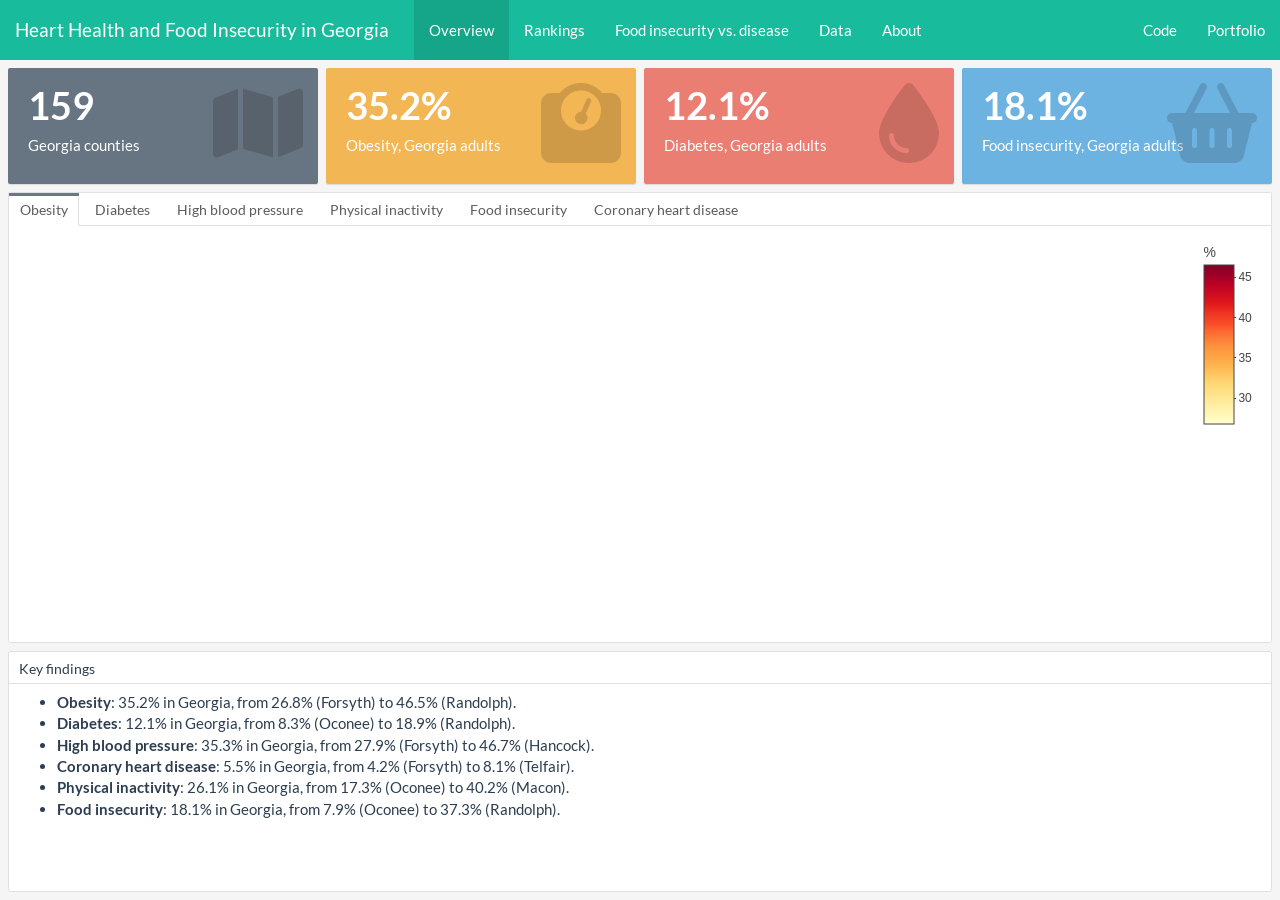
==== projects/places-georgia/index.html @ 286c4b4a "Add Georgia heart health dashboard (R flexdashboard)" ====
<!DOCTYPE html>
<html xmlns="http://www.w3.org/1999/xhtml">
<head>

<meta charset="utf-8">
<meta http-equiv="Content-Type" content="text/html; charset=utf-8" />
<meta name="generator" content="pandoc" />



<title>Heart Health and Food Insecurity in Georgia</title>

<meta property="og:title" content="Heart Health and Food Insecurity in Georgia" />

<meta name="viewport" content="width=device-width, initial-scale=1.0, maximum-scale=1.0, user-scalable=no" />

<link href="data:image/x-icon;" rel="icon" type="image/x-icon">


<script type="text/javascript">
window.FlexDashboardComponents = [];
</script>

<script id="flexdashboard-navbar" type="application/json">
[{"title":"Code","href":"https://github.com/MariaAlvarez95/MariaAlvarez95.github.io/tree/main/projects/places-georgia","align":"right"},{"title":"Portfolio","href":"https://mariaalvarez95.github.io/","align":"right"}]
</script>
<script>// Pandoc 2.9 adds attributes on both header and div. We remove the former (to
// be compatible with the behavior of Pandoc < 2.8).
document.addEventListener('DOMContentLoaded', function(e) {
  var hs = document.querySelectorAll("div.section[class*='level'] > :first-child");
  var i, h, a;
  for (i = 0; i < hs.length; i++) {
    h = hs[i];
    if (!/^h[1-6]$/i.test(h.tagName)) continue;  // it should be a header h1-h6
    a = h.attributes;
    while (a.length > 0) h.removeAttribute(a[0].name);
  }
});
</script>
<script>/*! jQuery v3.6.1 | (c) OpenJS Foundation and other contributors | jquery.org/license */
!function(e,t){"use strict";"object"==typeof module&&"object"==typeof module.exports?module.exports=e.document?t(e,!0):function(e){if(e.document)return t(e);throw new Error("jQuery requires a window with a document")}:t(e)}("undefined"!=typeof window?window:this,function(w,R){"use strict";function v(e){return"function"==typeof e&&"number"!=typeof e.nodeType&&"function"!=typeof e.item}function g(e){return null!=e&&e===e.window}var t=[],M=Object.getPrototypeOf,s=t.slice,I=t.flat?function(e){return t.flat.call(e)}:function(e){return t.concat.apply([],e)},W=t.push,F=t.indexOf,$={},B=$.toString,_=$.hasOwnProperty,z=_.toString,U=z.call(Object),y={},T=w.document,X={type:!0,src:!0,nonce:!0,noModule:!0};function V(e,t,n){var r,i,o=(n=n||T).createElement("script");if(o.text=e,t)for(r in X)(i=t[r]||t.getAttribute&&t.getAttribute(r))&&o.setAttribute(r,i);n.head.appendChild(o).parentNode.removeChild(o)}function h(e){return null==e?e+"":"object"==typeof e||"function"==typeof e?$[B.call(e)]||"object":typeof e}var e="3.6.1",C=function(e,t){return new C.fn.init(e,t)};function G(e){var t=!!e&&"length"in e&&e.length,n=h(e);return!v(e)&&!g(e)&&("array"===n||0===t||"number"==typeof t&&0<t&&t-1 in e)}C.fn=C.prototype={jquery:e,constructor:C,length:0,toArray:function(){return s.call(this)},get:function(e){return null==e?s.call(this):e<0?this[e+this.length]:this[e]},pushStack:function(e){e=C.merge(this.constructor(),e);return e.prevObject=this,e},each:function(e){return C.each(this,e)},map:function(n){return this.pushStack(C.map(this,function(e,t){return n.call(e,t,e)}))},slice:function(){return this.pushStack(s.apply(this,arguments))},first:function(){return this.eq(0)},last:function(){return this.eq(-1)},even:function(){return this.pushStack(C.grep(this,function(e,t){return(t+1)%2}))},odd:function(){return this.pushStack(C.grep(this,function(e,t){return t%2}))},eq:function(e){var t=this.length,e=+e+(e<0?t:0);return this.pushStack(0<=e&&e<t?[this[e]]:[])},end:function(){return this.prevObject||this.constructor()},push:W,sort:t.sort,splice:t.splice},C.extend=C.fn.extend=function(){var e,t,n,r,i,o=arguments[0]||{},a=1,s=arguments.length,u=!1;for("boolean"==typeof o&&(u=o,o=arguments[a]||{},a++),"object"==typeof o||v(o)||(o={}),a===s&&(o=this,a--);a<s;a++)if(null!=(e=arguments[a]))for(t in e)n=e[t],"__proto__"!==t&&o!==n&&(u&&n&&(C.isPlainObject(n)||(r=Array.isArray(n)))?(i=o[t],i=r&&!Array.isArray(i)?[]:r||C.isPlainObject(i)?i:{},r=!1,o[t]=C.extend(u,i,n)):void 0!==n&&(o[t]=n));return o},C.extend({expando:"jQuery"+(e+Math.random()).replace(/\D/g,""),isReady:!0,error:function(e){throw new Error(e)},noop:function(){},isPlainObject:function(e){return!(!e||"[object Object]"!==B.call(e))&&(!(e=M(e))||"function"==typeof(e=_.call(e,"constructor")&&e.constructor)&&z.call(e)===U)},isEmptyObject:function(e){for(var t in e)return!1;return!0},globalEval:function(e,t,n){V(e,{nonce:t&&t.nonce},n)},each:function(e,t){var n,r=0;if(G(e)){for(n=e.length;r<n;r++)if(!1===t.call(e[r],r,e[r]))break}else for(r in e)if(!1===t.call(e[r],r,e[r]))break;return e},makeArray:function(e,t){t=t||[];return null!=e&&(G(Object(e))?C.merge(t,"string"==typeof e?[e]:e):W.call(t,e)),t},inArray:function(e,t,n){return null==t?-1:F.call(t,e,n)},merge:function(e,t){for(var n=+t.length,r=0,i=e.length;r<n;r++)e[i++]=t[r];return e.length=i,e},grep:function(e,t,n){for(var r=[],i=0,o=e.length,a=!n;i<o;i++)!t(e[i],i)!=a&&r.push(e[i]);return r},map:function(e,t,n){var r,i,o=0,a=[];if(G(e))for(r=e.length;o<r;o++)null!=(i=t(e[o],o,n))&&a.push(i);else for(o in e)null!=(i=t(e[o],o,n))&&a.push(i);return I(a)},guid:1,support:y}),"function"==typeof Symbol&&(C.fn[Symbol.iterator]=t[Symbol.iterator]),C.each("Boolean Number String Function Array Date RegExp Object Error Symbol".split(" "),function(e,t){$["[object "+t+"]"]=t.toLowerCase()});function r(e,t,n){var r=[],i=void 0!==n;while((e=e[t])&&9!==e.nodeType)if(1===e.nodeType){if(i&&C(e).is(n))break;r.push(e)}return r}function Y(e,t){for(var n=[];e;e=e.nextSibling)1===e.nodeType&&e!==t&&n.push(e);return n}var e=function(R){function c(e,t){return e="0x"+e.slice(1)-65536,t||(e<0?String.fromCharCode(65536+e):String.fromCharCode(e>>10|55296,1023&e|56320))}function M(e,t){return t?"\0"===e?"\ufffd":e.slice(0,-1)+"\\"+e.charCodeAt(e.length-1).toString(16)+" ":"\\"+e}function I(){T()}var e,p,b,o,W,d,F,$,w,u,l,T,C,n,E,h,r,i,g,S="sizzle"+ +new Date,f=R.document,k=0,B=0,_=q(),z=q(),U=q(),y=q(),X=function(e,t){return e===t&&(l=!0),0},V={}.hasOwnProperty,t=[],G=t.pop,Y=t.push,A=t.push,Q=t.slice,v=function(e,t){for(var n=0,r=e.length;n<r;n++)if(e[n]===t)return n;return-1},J="checked|selected|async|autofocus|autoplay|controls|defer|disabled|hidden|ismap|loop|multiple|open|readonly|required|scoped",a="[\\x20\\t\\r\\n\\f]",s="(?:\\\\[\\da-fA-F]{1,6}"+a+"?|\\\\[^\\r\\n\\f]|[\\w-]|[^\0-\\x7f])+",K="\\["+a+"*("+s+")(?:"+a+"*([*^$|!~]?=)"+a+"*(?:'((?:\\\\.|[^\\\\'])*)'|\"((?:\\\\.|[^\\\\\"])*)\"|("+s+"))|)"+a+"*\\]",Z=":("+s+")(?:\\((('((?:\\\\.|[^\\\\'])*)'|\"((?:\\\\.|[^\\\\\"])*)\")|((?:\\\\.|[^\\\\()[\\]]|"+K+")*)|.*)\\)|)",ee=new RegExp(a+"+","g"),m=new RegExp("^"+a+"+|((?:^|[^\\\\])(?:\\\\.)*)"+a+"+$","g"),te=new RegExp("^"+a+"*,"+a+"*"),ne=new RegExp("^"+a+"*([>+~]|"+a+")"+a+"*"),re=new RegExp(a+"|>"),ie=new RegExp(Z),oe=new RegExp("^"+s+"$"),x={ID:new RegExp("^#("+s+")"),CLASS:new RegExp("^\\.("+s+")"),TAG:new RegExp("^("+s+"|[*])"),ATTR:new RegExp("^"+K),PSEUDO:new RegExp("^"+Z),CHILD:new RegExp("^:(only|first|last|nth|nth-last)-(child|of-type)(?:\\("+a+"*(even|odd|(([+-]|)(\\d*)n|)"+a+"*(?:([+-]|)"+a+"*(\\d+)|))"+a+"*\\)|)","i"),bool:new RegExp("^(?:"+J+")$","i"),needsContext:new RegExp("^"+a+"*[>+~]|:(even|odd|eq|gt|lt|nth|first|last)(?:\\("+a+"*((?:-\\d)?\\d*)"+a+"*\\)|)(?=[^-]|$)","i")},ae=/HTML$/i,se=/^(?:input|select|textarea|button)$/i,ue=/^h\d$/i,N=/^[^{]+\{\s*\[native \w/,le=/^(?:#([\w-]+)|(\w+)|\.([\w-]+))$/,ce=/[+~]/,j=new RegExp("\\\\[\\da-fA-F]{1,6}"+a+"?|\\\\([^\\r\\n\\f])","g"),fe=/([\0-\x1f\x7f]|^-?\d)|^-$|[^\0-\x1f\x7f-\uFFFF\w-]/g,pe=ve(function(e){return!0===e.disabled&&"fieldset"===e.nodeName.toLowerCase()},{dir:"parentNode",next:"legend"});try{A.apply(t=Q.call(f.childNodes),f.childNodes),t[f.childNodes.length].nodeType}catch(e){A={apply:t.length?function(e,t){Y.apply(e,Q.call(t))}:function(e,t){var n=e.length,r=0;while(e[n++]=t[r++]);e.length=n-1}}}function D(t,e,n,r){var i,o,a,s,u,l,c=e&&e.ownerDocument,f=e?e.nodeType:9;if(n=n||[],"string"!=typeof t||!t||1!==f&&9!==f&&11!==f)return n;if(!r&&(T(e),e=e||C,E)){if(11!==f&&(s=le.exec(t)))if(i=s[1]){if(9===f){if(!(l=e.getElementById(i)))return n;if(l.id===i)return n.push(l),n}else if(c&&(l=c.getElementById(i))&&g(e,l)&&l.id===i)return n.push(l),n}else{if(s[2])return A.apply(n,e.getElementsByTagName(t)),n;if((i=s[3])&&p.getElementsByClassName&&e.getElementsByClassName)return A.apply(n,e.getElementsByClassName(i)),n}if(p.qsa&&!y[t+" "]&&(!h||!h.test(t))&&(1!==f||"object"!==e.nodeName.toLowerCase())){if(l=t,c=e,1===f&&(re.test(t)||ne.test(t))){(c=ce.test(t)&&ye(e.parentNode)||e)===e&&p.scope||((a=e.getAttribute("id"))?a=a.replace(fe,M):e.setAttribute("id",a=S)),o=(u=d(t)).length;while(o--)u[o]=(a?"#"+a:":scope")+" "+P(u[o]);l=u.join(",")}try{return A.apply(n,c.querySelectorAll(l)),n}catch(e){y(t,!0)}finally{a===S&&e.removeAttribute("id")}}}return $(t.replace(m,"$1"),e,n,r)}function q(){var n=[];function r(e,t){return n.push(e+" ")>b.cacheLength&&delete r[n.shift()],r[e+" "]=t}return r}function L(e){return e[S]=!0,e}function H(e){var t=C.createElement("fieldset");try{return!!e(t)}catch(e){return!1}finally{t.parentNode&&t.parentNode.removeChild(t)}}function de(e,t){var n=e.split("|"),r=n.length;while(r--)b.attrHandle[n[r]]=t}function he(e,t){var n=t&&e,r=n&&1===e.nodeType&&1===t.nodeType&&e.sourceIndex-t.sourceIndex;if(r)return r;if(n)while(n=n.nextSibling)if(n===t)return-1;return e?1:-1}function ge(t){return function(e){return"form"in e?e.parentNode&&!1===e.disabled?"label"in e?"label"in e.parentNode?e.parentNode.disabled===t:e.disabled===t:e.isDisabled===t||e.isDisabled!==!t&&pe(e)===t:e.disabled===t:"label"in e&&e.disabled===t}}function O(a){return L(function(o){return o=+o,L(function(e,t){var n,r=a([],e.length,o),i=r.length;while(i--)e[n=r[i]]&&(e[n]=!(t[n]=e[n]))})})}function ye(e){return e&&"undefined"!=typeof e.getElementsByTagName&&e}for(e in p=D.support={},W=D.isXML=function(e){var t=e&&e.namespaceURI,e=e&&(e.ownerDocument||e).documentElement;return!ae.test(t||e&&e.nodeName||"HTML")},T=D.setDocument=function(e){var e=e?e.ownerDocument||e:f;return e!=C&&9===e.nodeType&&e.documentElement&&(n=(C=e).documentElement,E=!W(C),f!=C&&(e=C.defaultView)&&e.top!==e&&(e.addEventListener?e.addEventListener("unload",I,!1):e.attachEvent&&e.attachEvent("onunload",I)),p.scope=H(function(e){return n.appendChild(e).appendChild(C.createElement("div")),"undefined"!=typeof e.querySelectorAll&&!e.querySelectorAll(":scope fieldset div").length}),p.attributes=H(function(e){return e.className="i",!e.getAttribute("className")}),p.getElementsByTagName=H(function(e){return e.appendChild(C.createComment("")),!e.getElementsByTagName("*").length}),p.getElementsByClassName=N.test(C.getElementsByClassName),p.getById=H(function(e){return n.appendChild(e).id=S,!C.getElementsByName||!C.getElementsByName(S).length}),p.getById?(b.filter.ID=function(e){var t=e.replace(j,c);return function(e){return e.getAttribute("id")===t}},b.find.ID=function(e,t){if("undefined"!=typeof t.getElementById&&E)return(t=t.getElementById(e))?[t]:[]}):(b.filter.ID=function(e){var t=e.replace(j,c);return function(e){e="undefined"!=typeof e.getAttributeNode&&e.getAttributeNode("id");return e&&e.value===t}},b.find.ID=function(e,t){if("undefined"!=typeof t.getElementById&&E){var n,r,i,o=t.getElementById(e);if(o){if((n=o.getAttributeNode("id"))&&n.value===e)return[o];i=t.getElementsByName(e),r=0;while(o=i[r++])if((n=o.getAttributeNode("id"))&&n.value===e)return[o]}return[]}}),b.find.TAG=p.getElementsByTagName?function(e,t){return"undefined"!=typeof t.getElementsByTagName?t.getElementsByTagName(e):p.qsa?t.querySelectorAll(e):void 0}:function(e,t){var n,r=[],i=0,o=t.getElementsByTagName(e);if("*"!==e)return o;while(n=o[i++])1===n.nodeType&&r.push(n);return r},b.find.CLASS=p.getElementsByClassName&&function(e,t){if("undefined"!=typeof t.getElementsByClassName&&E)return t.getElementsByClassName(e)},r=[],h=[],(p.qsa=N.test(C.querySelectorAll))&&(H(function(e){var t;n.appendChild(e).innerHTML="<a id='"+S+"'></a><select id='"+S+"-\r\\' msallowcapture=''><option selected=''></option></select>",e.querySelectorAll("[msallowcapture^='']").length&&h.push("[*^$]="+a+"*(?:''|\"\")"),e.querySelectorAll("[selected]").length||h.push("\\["+a+"*(?:value|"+J+")"),e.querySelectorAll("[id~="+S+"-]").length||h.push("~="),(t=C.createElement("input")).setAttribute("name",""),e.appendChild(t),e.querySelectorAll("[name='']").length||h.push("\\["+a+"*name"+a+"*="+a+"*(?:''|\"\")"),e.querySelectorAll(":checked").length||h.push(":checked"),e.querySelectorAll("a#"+S+"+*").length||h.push(".#.+[+~]"),e.querySelectorAll("\\\f"),h.push("[\\r\\n\\f]")}),H(function(e){e.innerHTML="<a href='' disabled='disabled'></a><select disabled='disabled'><option/></select>";var t=C.createElement("input");t.setAttribute("type","hidden"),e.appendChild(t).setAttribute("name","D"),e.querySelectorAll("[name=d]").length&&h.push("name"+a+"*[*^$|!~]?="),2!==e.querySelectorAll(":enabled").length&&h.push(":enabled",":disabled"),n.appendChild(e).disabled=!0,2!==e.querySelectorAll(":disabled").length&&h.push(":enabled",":disabled"),e.querySelectorAll("*,:x"),h.push(",.*:")})),(p.matchesSelector=N.test(i=n.matches||n.webkitMatchesSelector||n.mozMatchesSelector||n.oMatchesSelector||n.msMatchesSelector))&&H(function(e){p.disconnectedMatch=i.call(e,"*"),i.call(e,"[s!='']:x"),r.push("!=",Z)}),h=h.length&&new RegExp(h.join("|")),r=r.length&&new RegExp(r.join("|")),e=N.test(n.compareDocumentPosition),g=e||N.test(n.contains)?function(e,t){var n=9===e.nodeType?e.documentElement:e,t=t&&t.parentNode;return e===t||!(!t||1!==t.nodeType||!(n.contains?n.contains(t):e.compareDocumentPosition&&16&e.compareDocumentPosition(t)))}:function(e,t){if(t)while(t=t.parentNode)if(t===e)return!0;return!1},X=e?function(e,t){var n;return e===t?(l=!0,0):(n=!e.compareDocumentPosition-!t.compareDocumentPosition)||(1&(n=(e.ownerDocument||e)==(t.ownerDocument||t)?e.compareDocumentPosition(t):1)||!p.sortDetached&&t.compareDocumentPosition(e)===n?e==C||e.ownerDocument==f&&g(f,e)?-1:t==C||t.ownerDocument==f&&g(f,t)?1:u?v(u,e)-v(u,t):0:4&n?-1:1)}:function(e,t){if(e===t)return l=!0,0;var n,r=0,i=e.parentNode,o=t.parentNode,a=[e],s=[t];if(!i||!o)return e==C?-1:t==C?1:i?-1:o?1:u?v(u,e)-v(u,t):0;if(i===o)return he(e,t);n=e;while(n=n.parentNode)a.unshift(n);n=t;while(n=n.parentNode)s.unshift(n);while(a[r]===s[r])r++;return r?he(a[r],s[r]):a[r]==f?-1:s[r]==f?1:0}),C},D.matches=function(e,t){return D(e,null,null,t)},D.matchesSelector=function(e,t){if(T(e),p.matchesSelector&&E&&!y[t+" "]&&(!r||!r.test(t))&&(!h||!h.test(t)))try{var n=i.call(e,t);if(n||p.disconnectedMatch||e.document&&11!==e.document.nodeType)return n}catch(e){y(t,!0)}return 0<D(t,C,null,[e]).length},D.contains=function(e,t){return(e.ownerDocument||e)!=C&&T(e),g(e,t)},D.attr=function(e,t){(e.ownerDocument||e)!=C&&T(e);var n=b.attrHandle[t.toLowerCase()],n=n&&V.call(b.attrHandle,t.toLowerCase())?n(e,t,!E):void 0;return void 0!==n?n:p.attributes||!E?e.getAttribute(t):(n=e.getAttributeNode(t))&&n.specified?n.value:null},D.escape=function(e){return(e+"").replace(fe,M)},D.error=function(e){throw new Error("Syntax error, unrecognized expression: "+e)},D.uniqueSort=function(e){var t,n=[],r=0,i=0;if(l=!p.detectDuplicates,u=!p.sortStable&&e.slice(0),e.sort(X),l){while(t=e[i++])t===e[i]&&(r=n.push(i));while(r--)e.splice(n[r],1)}return u=null,e},o=D.getText=function(e){var t,n="",r=0,i=e.nodeType;if(i){if(1===i||9===i||11===i){if("string"==typeof e.textContent)return e.textContent;for(e=e.firstChild;e;e=e.nextSibling)n+=o(e)}else if(3===i||4===i)return e.nodeValue}else while(t=e[r++])n+=o(t);return n},(b=D.selectors={cacheLength:50,createPseudo:L,match:x,attrHandle:{},find:{},relative:{">":{dir:"parentNode",first:!0}," ":{dir:"parentNode"},"+":{dir:"previousSibling",first:!0},"~":{dir:"previousSibling"}},preFilter:{ATTR:function(e){return e[1]=e[1].replace(j,c),e[3]=(e[3]||e[4]||e[5]||"").replace(j,c),"~="===e[2]&&(e[3]=" "+e[3]+" "),e.slice(0,4)},CHILD:function(e){return e[1]=e[1].toLowerCase(),"nth"===e[1].slice(0,3)?(e[3]||D.error(e[0]),e[4]=+(e[4]?e[5]+(e[6]||1):2*("even"===e[3]||"odd"===e[3])),e[5]=+(e[7]+e[8]||"odd"===e[3])):e[3]&&D.error(e[0]),e},PSEUDO:function(e){var t,n=!e[6]&&e[2];return x.CHILD.test(e[0])?null:(e[3]?e[2]=e[4]||e[5]||"":n&&ie.test(n)&&(t=d(n,!0))&&(t=n.indexOf(")",n.length-t)-n.length)&&(e[0]=e[0].slice(0,t),e[2]=n.slice(0,t)),e.slice(0,3))}},filter:{TAG:function(e){var t=e.replace(j,c).toLowerCase();return"*"===e?function(){return!0}:function(e){return e.nodeName&&e.nodeName.toLowerCase()===t}},CLASS:function(e){var t=_[e+" "];return t||(t=new RegExp("(^|"+a+")"+e+"("+a+"|$)"))&&_(e,function(e){return t.test("string"==typeof e.className&&e.className||"undefined"!=typeof e.getAttribute&&e.getAttribute("class")||"")})},ATTR:function(t,n,r){return function(e){e=D.attr(e,t);return null==e?"!="===n:!n||(e+="","="===n?e===r:"!="===n?e!==r:"^="===n?r&&0===e.indexOf(r):"*="===n?r&&-1<e.indexOf(r):"$="===n?r&&e.slice(-r.length)===r:"~="===n?-1<(" "+e.replace(ee," ")+" ").indexOf(r):"|="===n&&(e===r||e.slice(0,r.length+1)===r+"-"))}},CHILD:function(h,e,t,g,y){var m="nth"!==h.slice(0,3),v="last"!==h.slice(-4),x="of-type"===e;return 1===g&&0===y?function(e){return!!e.parentNode}:function(e,t,n){var r,i,o,a,s,u,l=m!=v?"nextSibling":"previousSibling",c=e.parentNode,f=x&&e.nodeName.toLowerCase(),p=!n&&!x,d=!1;if(c){if(m){while(l){a=e;while(a=a[l])if(x?a.nodeName.toLowerCase()===f:1===a.nodeType)return!1;u=l="only"===h&&!u&&"nextSibling"}return!0}if(u=[v?c.firstChild:c.lastChild],v&&p){d=(s=(r=(i=(o=(a=c)[S]||(a[S]={}))[a.uniqueID]||(o[a.uniqueID]={}))[h]||[])[0]===k&&r[1])&&r[2],a=s&&c.childNodes[s];while(a=++s&&a&&a[l]||(d=s=0)||u.pop())if(1===a.nodeType&&++d&&a===e){i[h]=[k,s,d];break}}else if(!1===(d=p?s=(r=(i=(o=(a=e)[S]||(a[S]={}))[a.uniqueID]||(o[a.uniqueID]={}))[h]||[])[0]===k&&r[1]:d))while(a=++s&&a&&a[l]||(d=s=0)||u.pop())if((x?a.nodeName.toLowerCase()===f:1===a.nodeType)&&++d&&(p&&((i=(o=a[S]||(a[S]={}))[a.uniqueID]||(o[a.uniqueID]={}))[h]=[k,d]),a===e))break;return(d-=y)===g||d%g==0&&0<=d/g}}},PSEUDO:function(e,o){var t,a=b.pseudos[e]||b.setFilters[e.toLowerCase()]||D.error("unsupported pseudo: "+e);return a[S]?a(o):1<a.length?(t=[e,e,"",o],b.setFilters.hasOwnProperty(e.toLowerCase())?L(function(e,t){var n,r=a(e,o),i=r.length;while(i--)e[n=v(e,r[i])]=!(t[n]=r[i])}):function(e){return a(e,0,t)}):a}},pseudos:{not:L(function(e){var r=[],i=[],s=F(e.replace(m,"$1"));return s[S]?L(function(e,t,n,r){var i,o=s(e,null,r,[]),a=e.length;while(a--)(i=o[a])&&(e[a]=!(t[a]=i))}):function(e,t,n){return r[0]=e,s(r,null,n,i),r[0]=null,!i.pop()}}),has:L(function(t){return function(e){return 0<D(t,e).length}}),contains:L(function(t){return t=t.replace(j,c),function(e){return-1<(e.textContent||o(e)).indexOf(t)}}),lang:L(function(n){return oe.test(n||"")||D.error("unsupported lang: "+n),n=n.replace(j,c).toLowerCase(),function(e){var t;do{if(t=E?e.lang:e.getAttribute("xml:lang")||e.getAttribute("lang"))return(t=t.toLowerCase())===n||0===t.indexOf(n+"-")}while((e=e.parentNode)&&1===e.nodeType);return!1}}),target:function(e){var t=R.location&&R.location.hash;return t&&t.slice(1)===e.id},root:function(e){return e===n},focus:function(e){return e===C.activeElement&&(!C.hasFocus||C.hasFocus())&&!!(e.type||e.href||~e.tabIndex)},enabled:ge(!1),disabled:ge(!0),checked:function(e){var t=e.nodeName.toLowerCase();return"input"===t&&!!e.checked||"option"===t&&!!e.selected},selected:function(e){return e.parentNode&&e.parentNode.selectedIndex,!0===e.selected},empty:function(e){for(e=e.firstChild;e;e=e.nextSibling)if(e.nodeType<6)return!1;return!0},parent:function(e){return!b.pseudos.empty(e)},header:function(e){return ue.test(e.nodeName)},input:function(e){return se.test(e.nodeName)},button:function(e){var t=e.nodeName.toLowerCase();return"input"===t&&"button"===e.type||"button"===t},text:function(e){return"input"===e.nodeName.toLowerCase()&&"text"===e.type&&(null==(e=e.getAttribute("type"))||"text"===e.toLowerCase())},first:O(function(){return[0]}),last:O(function(e,t){return[t-1]}),eq:O(function(e,t,n){return[n<0?n+t:n]}),even:O(function(e,t){for(var n=0;n<t;n+=2)e.push(n);return e}),odd:O(function(e,t){for(var n=1;n<t;n+=2)e.push(n);return e}),lt:O(function(e,t,n){for(var r=n<0?n+t:t<n?t:n;0<=--r;)e.push(r);return e}),gt:O(function(e,t,n){for(var r=n<0?n+t:n;++r<t;)e.push(r);return e})}}).pseudos.nth=b.pseudos.eq,{radio:!0,checkbox:!0,file:!0,password:!0,image:!0})b.pseudos[e]=function(t){return function(e){return"input"===e.nodeName.toLowerCase()&&e.type===t}}(e);for(e in{submit:!0,reset:!0})b.pseudos[e]=function(n){return function(e){var t=e.nodeName.toLowerCase();return("input"===t||"button"===t)&&e.type===n}}(e);function me(){}function P(e){for(var t=0,n=e.length,r="";t<n;t++)r+=e[t].value;return r}function ve(a,e,t){var s=e.dir,u=e.next,l=u||s,c=t&&"parentNode"===l,f=B++;return e.first?function(e,t,n){while(e=e[s])if(1===e.nodeType||c)return a(e,t,n);return!1}:function(e,t,n){var r,i,o=[k,f];if(n){while(e=e[s])if((1===e.nodeType||c)&&a(e,t,n))return!0}else while(e=e[s])if(1===e.nodeType||c)if(i=(i=e[S]||(e[S]={}))[e.uniqueID]||(i[e.uniqueID]={}),u&&u===e.nodeName.toLowerCase())e=e[s]||e;else{if((r=i[l])&&r[0]===k&&r[1]===f)return o[2]=r[2];if((i[l]=o)[2]=a(e,t,n))return!0}return!1}}function xe(i){return 1<i.length?function(e,t,n){var r=i.length;while(r--)if(!i[r](e,t,n))return!1;return!0}:i[0]}function be(e,t,n,r,i){for(var o,a=[],s=0,u=e.length,l=null!=t;s<u;s++)!(o=e[s])||n&&!n(o,r,i)||(a.push(o),l&&t.push(s));return a}function we(d,h,g,y,m,e){return y&&!y[S]&&(y=we(y)),m&&!m[S]&&(m=we(m,e)),L(function(e,t,n,r){var i,o,a,s=[],u=[],l=t.length,c=e||function(e,t,n){for(var r=0,i=t.length;r<i;r++)D(e,t[r],n);return n}(h||"*",n.nodeType?[n]:n,[]),f=!d||!e&&h?c:be(c,s,d,n,r),p=g?m||(e?d:l||y)?[]:t:f;if(g&&g(f,p,n,r),y){i=be(p,u),y(i,[],n,r),o=i.length;while(o--)(a=i[o])&&(p[u[o]]=!(f[u[o]]=a))}if(e){if(m||d){if(m){i=[],o=p.length;while(o--)(a=p[o])&&i.push(f[o]=a);m(null,p=[],i,r)}o=p.length;while(o--)(a=p[o])&&-1<(i=m?v(e,a):s[o])&&(e[i]=!(t[i]=a))}}else p=be(p===t?p.splice(l,p.length):p),m?m(null,t,p,r):A.apply(t,p)})}function Te(y,m){function e(e,t,n,r,i){var o,a,s,u=0,l="0",c=e&&[],f=[],p=w,d=e||x&&b.find.TAG("*",i),h=k+=null==p?1:Math.random()||.1,g=d.length;for(i&&(w=t==C||t||i);l!==g&&null!=(o=d[l]);l++){if(x&&o){a=0,t||o.ownerDocument==C||(T(o),n=!E);while(s=y[a++])if(s(o,t||C,n)){r.push(o);break}i&&(k=h)}v&&((o=!s&&o)&&u--,e&&c.push(o))}if(u+=l,v&&l!==u){a=0;while(s=m[a++])s(c,f,t,n);if(e){if(0<u)while(l--)c[l]||f[l]||(f[l]=G.call(r));f=be(f)}A.apply(r,f),i&&!e&&0<f.length&&1<u+m.length&&D.uniqueSort(r)}return i&&(k=h,w=p),c}var v=0<m.length,x=0<y.length;return v?L(e):e}return me.prototype=b.filters=b.pseudos,b.setFilters=new me,d=D.tokenize=function(e,t){var n,r,i,o,a,s,u,l=z[e+" "];if(l)return t?0:l.slice(0);a=e,s=[],u=b.preFilter;while(a){for(o in n&&!(r=te.exec(a))||(r&&(a=a.slice(r[0].length)||a),s.push(i=[])),n=!1,(r=ne.exec(a))&&(n=r.shift(),i.push({value:n,type:r[0].replace(m," ")}),a=a.slice(n.length)),b.filter)!(r=x[o].exec(a))||u[o]&&!(r=u[o](r))||(n=r.shift(),i.push({value:n,type:o,matches:r}),a=a.slice(n.length));if(!n)break}return t?a.length:a?D.error(e):z(e,s).slice(0)},F=D.compile=function(e,t){var n,r=[],i=[],o=U[e+" "];if(!o){n=(t=t||d(e)).length;while(n--)((o=function e(t){for(var r,n,i,o=t.length,a=b.relative[t[0].type],s=a||b.relative[" "],u=a?1:0,l=ve(function(e){return e===r},s,!0),c=ve(function(e){return-1<v(r,e)},s,!0),f=[function(e,t,n){return e=!a&&(n||t!==w)||((r=t).nodeType?l:c)(e,t,n),r=null,e}];u<o;u++)if(n=b.relative[t[u].type])f=[ve(xe(f),n)];else{if((n=b.filter[t[u].type].apply(null,t[u].matches))[S]){for(i=++u;i<o;i++)if(b.relative[t[i].type])break;return we(1<u&&xe(f),1<u&&P(t.slice(0,u-1).concat({value:" "===t[u-2].type?"*":""})).replace(m,"$1"),n,u<i&&e(t.slice(u,i)),i<o&&e(t=t.slice(i)),i<o&&P(t))}f.push(n)}return xe(f)}(t[n]))[S]?r:i).push(o);(o=U(e,Te(i,r))).selector=e}return o},$=D.select=function(e,t,n,r){var i,o,a,s,u="function"==typeof e&&e,l=!r&&d(e=u.selector||e);if(n=n||[],1===l.length){if(2<(o=l[0]=l[0].slice(0)).length&&"ID"===(a=o[0]).type&&9===t.nodeType&&E&&b.relative[o[1].type]){if(!(t=(b.find.ID(a.matches[0].replace(j,c),t)||[])[0]))return n;u&&(t=t.parentNode),e=e.slice(o.shift().value.length)}i=x.needsContext.test(e)?0:o.length;while(i--){if(a=o[i],b.relative[s=a.type])break;if((s=b.find[s])&&(r=s(a.matches[0].replace(j,c),ce.test(o[0].type)&&ye(t.parentNode)||t))){if(o.splice(i,1),e=r.length&&P(o))break;return A.apply(n,r),n}}}return(u||F(e,l))(r,t,!E,n,!t||ce.test(e)&&ye(t.parentNode)||t),n},p.sortStable=S.split("").sort(X).join("")===S,p.detectDuplicates=!!l,T(),p.sortDetached=H(function(e){return 1&e.compareDocumentPosition(C.createElement("fieldset"))}),H(function(e){return e.innerHTML="<a href='#'></a>","#"===e.firstChild.getAttribute("href")})||de("type|href|height|width",function(e,t,n){if(!n)return e.getAttribute(t,"type"===t.toLowerCase()?1:2)}),p.attributes&&H(function(e){return e.innerHTML="<input/>",e.firstChild.setAttribute("value",""),""===e.firstChild.getAttribute("value")})||de("value",function(e,t,n){if(!n&&"input"===e.nodeName.toLowerCase())return e.defaultValue}),H(function(e){return null==e.getAttribute("disabled")})||de(J,function(e,t,n){if(!n)return!0===e[t]?t.toLowerCase():(n=e.getAttributeNode(t))&&n.specified?n.value:null}),D}(w),Q=(C.find=e,C.expr=e.selectors,C.expr[":"]=C.expr.pseudos,C.uniqueSort=C.unique=e.uniqueSort,C.text=e.getText,C.isXMLDoc=e.isXML,C.contains=e.contains,C.escapeSelector=e.escape,C.expr.match.needsContext);function u(e,t){return e.nodeName&&e.nodeName.toLowerCase()===t.toLowerCase()}var J=/^<([a-z][^\/\0>:\x20\t\r\n\f]*)[\x20\t\r\n\f]*\/?>(?:<\/\1>|)$/i;function K(e,n,r){return v(n)?C.grep(e,function(e,t){return!!n.call(e,t,e)!==r}):n.nodeType?C.grep(e,function(e){return e===n!==r}):"string"!=typeof n?C.grep(e,function(e){return-1<F.call(n,e)!==r}):C.filter(n,e,r)}C.filter=function(e,t,n){var r=t[0];return n&&(e=":not("+e+")"),1===t.length&&1===r.nodeType?C.find.matchesSelector(r,e)?[r]:[]:C.find.matches(e,C.grep(t,function(e){return 1===e.nodeType}))},C.fn.extend({find:function(e){var t,n,r=this.length,i=this;if("string"!=typeof e)return this.pushStack(C(e).filter(function(){for(t=0;t<r;t++)if(C.contains(i[t],this))return!0}));for(n=this.pushStack([]),t=0;t<r;t++)C.find(e,i[t],n);return 1<r?C.uniqueSort(n):n},filter:function(e){return this.pushStack(K(this,e||[],!1))},not:function(e){return this.pushStack(K(this,e||[],!0))},is:function(e){return!!K(this,"string"==typeof e&&Q.test(e)?C(e):e||[],!1).length}});var Z,ee=/^(?:\s*(<[\w\W]+>)[^>]*|#([\w-]+))$/,te=((C.fn.init=function(e,t,n){if(e){if(n=n||Z,"string"!=typeof e)return e.nodeType?(this[0]=e,this.length=1,this):v(e)?void 0!==n.ready?n.ready(e):e(C):C.makeArray(e,this);if(!(r="<"===e[0]&&">"===e[e.length-1]&&3<=e.length?[null,e,null]:ee.exec(e))||!r[1]&&t)return(!t||t.jquery?t||n:this.constructor(t)).find(e);if(r[1]){if(t=t instanceof C?t[0]:t,C.merge(this,C.parseHTML(r[1],t&&t.nodeType?t.ownerDocument||t:T,!0)),J.test(r[1])&&C.isPlainObject(t))for(var r in t)v(this[r])?this[r](t[r]):this.attr(r,t[r])}else(n=T.getElementById(r[2]))&&(this[0]=n,this.length=1)}return this}).prototype=C.fn,Z=C(T),/^(?:parents|prev(?:Until|All))/),ne={children:!0,contents:!0,next:!0,prev:!0};function re(e,t){while((e=e[t])&&1!==e.nodeType);return e}C.fn.extend({has:function(e){var t=C(e,this),n=t.length;return this.filter(function(){for(var e=0;e<n;e++)if(C.contains(this,t[e]))return!0})},closest:function(e,t){var n,r=0,i=this.length,o=[],a="string"!=typeof e&&C(e);if(!Q.test(e))for(;r<i;r++)for(n=this[r];n&&n!==t;n=n.parentNode)if(n.nodeType<11&&(a?-1<a.index(n):1===n.nodeType&&C.find.matchesSelector(n,e))){o.push(n);break}return this.pushStack(1<o.length?C.uniqueSort(o):o)},index:function(e){return e?"string"==typeof e?F.call(C(e),this[0]):F.call(this,e.jquery?e[0]:e):this[0]&&this[0].parentNode?this.first().prevAll().length:-1},add:function(e,t){return this.pushStack(C.uniqueSort(C.merge(this.get(),C(e,t))))},addBack:function(e){return this.add(null==e?this.prevObject:this.prevObject.filter(e))}}),C.each({parent:function(e){e=e.parentNode;return e&&11!==e.nodeType?e:null},parents:function(e){return r(e,"parentNode")},parentsUntil:function(e,t,n){return r(e,"parentNode",n)},next:function(e){return re(e,"nextSibling")},prev:function(e){return re(e,"previousSibling")},nextAll:function(e){return r(e,"nextSibling")},prevAll:function(e){return r(e,"previousSibling")},nextUntil:function(e,t,n){return r(e,"nextSibling",n)},prevUntil:function(e,t,n){return r(e,"previousSibling",n)},siblings:function(e){return Y((e.parentNode||{}).firstChild,e)},children:function(e){return Y(e.firstChild)},contents:function(e){return null!=e.contentDocument&&M(e.contentDocument)?e.contentDocument:(u(e,"template")&&(e=e.content||e),C.merge([],e.childNodes))}},function(r,i){C.fn[r]=function(e,t){var n=C.map(this,i,e);return(t="Until"!==r.slice(-5)?e:t)&&"string"==typeof t&&(n=C.filter(t,n)),1<this.length&&(ne[r]||C.uniqueSort(n),te.test(r)&&n.reverse()),this.pushStack(n)}});var E=/[^\x20\t\r\n\f]+/g;function c(e){return e}function ie(e){throw e}function oe(e,t,n,r){var i;try{e&&v(i=e.promise)?i.call(e).done(t).fail(n):e&&v(i=e.then)?i.call(e,t,n):t.apply(void 0,[e].slice(r))}catch(e){n.apply(void 0,[e])}}C.Callbacks=function(r){var e,n;r="string"==typeof r?(e=r,n={},C.each(e.match(E)||[],function(e,t){n[t]=!0}),n):C.extend({},r);function i(){for(s=s||r.once,a=o=!0;l.length;c=-1){t=l.shift();while(++c<u.length)!1===u[c].apply(t[0],t[1])&&r.stopOnFalse&&(c=u.length,t=!1)}r.memory||(t=!1),o=!1,s&&(u=t?[]:"")}var o,t,a,s,u=[],l=[],c=-1,f={add:function(){return u&&(t&&!o&&(c=u.length-1,l.push(t)),function n(e){C.each(e,function(e,t){v(t)?r.unique&&f.has(t)||u.push(t):t&&t.length&&"string"!==h(t)&&n(t)})}(arguments),t&&!o&&i()),this},remove:function(){return C.each(arguments,function(e,t){var n;while(-1<(n=C.inArray(t,u,n)))u.splice(n,1),n<=c&&c--}),this},has:function(e){return e?-1<C.inArray(e,u):0<u.length},empty:function(){return u=u&&[],this},disable:function(){return s=l=[],u=t="",this},disabled:function(){return!u},lock:function(){return s=l=[],t||o||(u=t=""),this},locked:function(){return!!s},fireWith:function(e,t){return s||(t=[e,(t=t||[]).slice?t.slice():t],l.push(t),o||i()),this},fire:function(){return f.fireWith(this,arguments),this},fired:function(){return!!a}};return f},C.extend({Deferred:function(e){var o=[["notify","progress",C.Callbacks("memory"),C.Callbacks("memory"),2],["resolve","done",C.Callbacks("once memory"),C.Callbacks("once memory"),0,"resolved"],["reject","fail",C.Callbacks("once memory"),C.Callbacks("once memory"),1,"rejected"]],i="pending",a={state:function(){return i},always:function(){return s.done(arguments).fail(arguments),this},catch:function(e){return a.then(null,e)},pipe:function(){var i=arguments;return C.Deferred(function(r){C.each(o,function(e,t){var n=v(i[t[4]])&&i[t[4]];s[t[1]](function(){var e=n&&n.apply(this,arguments);e&&v(e.promise)?e.promise().progress(r.notify).done(r.resolve).fail(r.reject):r[t[0]+"With"](this,n?[e]:arguments)})}),i=null}).promise()},then:function(t,n,r){var u=0;function l(i,o,a,s){return function(){function e(){var e,t;if(!(i<u)){if((e=a.apply(n,r))===o.promise())throw new TypeError("Thenable self-resolution");t=e&&("object"==typeof e||"function"==typeof e)&&e.then,v(t)?s?t.call(e,l(u,o,c,s),l(u,o,ie,s)):(u++,t.call(e,l(u,o,c,s),l(u,o,ie,s),l(u,o,c,o.notifyWith))):(a!==c&&(n=void 0,r=[e]),(s||o.resolveWith)(n,r))}}var n=this,r=arguments,t=s?e:function(){try{e()}catch(e){C.Deferred.exceptionHook&&C.Deferred.exceptionHook(e,t.stackTrace),u<=i+1&&(a!==ie&&(n=void 0,r=[e]),o.rejectWith(n,r))}};i?t():(C.Deferred.getStackHook&&(t.stackTrace=C.Deferred.getStackHook()),w.setTimeout(t))}}return C.Deferred(function(e){o[0][3].add(l(0,e,v(r)?r:c,e.notifyWith)),o[1][3].add(l(0,e,v(t)?t:c)),o[2][3].add(l(0,e,v(n)?n:ie))}).promise()},promise:function(e){return null!=e?C.extend(e,a):a}},s={};return C.each(o,function(e,t){var n=t[2],r=t[5];a[t[1]]=n.add,r&&n.add(function(){i=r},o[3-e][2].disable,o[3-e][3].disable,o[0][2].lock,o[0][3].lock),n.add(t[3].fire),s[t[0]]=function(){return s[t[0]+"With"](this===s?void 0:this,arguments),this},s[t[0]+"With"]=n.fireWith}),a.promise(s),e&&e.call(s,s),s},when:function(e){function t(t){return function(e){i[t]=this,o[t]=1<arguments.length?s.call(arguments):e,--n||a.resolveWith(i,o)}}var n=arguments.length,r=n,i=Array(r),o=s.call(arguments),a=C.Deferred();if(n<=1&&(oe(e,a.done(t(r)).resolve,a.reject,!n),"pending"===a.state()||v(o[r]&&o[r].then)))return a.then();while(r--)oe(o[r],t(r),a.reject);return a.promise()}});var ae=/^(Eval|Internal|Range|Reference|Syntax|Type|URI)Error$/,se=(C.Deferred.exceptionHook=function(e,t){w.console&&w.console.warn&&e&&ae.test(e.name)&&w.console.warn("jQuery.Deferred exception: "+e.message,e.stack,t)},C.readyException=function(e){w.setTimeout(function(){throw e})},C.Deferred());function ue(){T.removeEventListener("DOMContentLoaded",ue),w.removeEventListener("load",ue),C.ready()}C.fn.ready=function(e){return se.then(e).catch(function(e){C.readyException(e)}),this},C.extend({isReady:!1,readyWait:1,ready:function(e){(!0===e?--C.readyWait:C.isReady)||(C.isReady=!0)!==e&&0<--C.readyWait||se.resolveWith(T,[C])}}),C.ready.then=se.then,"complete"===T.readyState||"loading"!==T.readyState&&!T.documentElement.doScroll?w.setTimeout(C.ready):(T.addEventListener("DOMContentLoaded",ue),w.addEventListener("load",ue));function f(e,t,n,r,i,o,a){var s=0,u=e.length,l=null==n;if("object"===h(n))for(s in i=!0,n)f(e,t,s,n[s],!0,o,a);else if(void 0!==r&&(i=!0,v(r)||(a=!0),t=l?a?(t.call(e,r),null):(l=t,function(e,t,n){return l.call(C(e),n)}):t))for(;s<u;s++)t(e[s],n,a?r:r.call(e[s],s,t(e[s],n)));return i?e:l?t.call(e):u?t(e[0],n):o}var le=/^-ms-/,ce=/-([a-z])/g;function fe(e,t){return t.toUpperCase()}function x(e){return e.replace(le,"ms-").replace(ce,fe)}function m(e){return 1===e.nodeType||9===e.nodeType||!+e.nodeType}function pe(){this.expando=C.expando+pe.uid++}pe.uid=1,pe.prototype={cache:function(e){var t=e[this.expando];return t||(t={},m(e)&&(e.nodeType?e[this.expando]=t:Object.defineProperty(e,this.expando,{value:t,configurable:!0}))),t},set:function(e,t,n){var r,i=this.cache(e);if("string"==typeof t)i[x(t)]=n;else for(r in t)i[x(r)]=t[r];return i},get:function(e,t){return void 0===t?this.cache(e):e[this.expando]&&e[this.expando][x(t)]},access:function(e,t,n){return void 0===t||t&&"string"==typeof t&&void 0===n?this.get(e,t):(this.set(e,t,n),void 0!==n?n:t)},remove:function(e,t){var n,r=e[this.expando];if(void 0!==r){if(void 0!==t){n=(t=Array.isArray(t)?t.map(x):(t=x(t))in r?[t]:t.match(E)||[]).length;while(n--)delete r[t[n]]}void 0!==t&&!C.isEmptyObject(r)||(e.nodeType?e[this.expando]=void 0:delete e[this.expando])}},hasData:function(e){e=e[this.expando];return void 0!==e&&!C.isEmptyObject(e)}};var b=new pe,l=new pe,de=/^(?:\{[\w\W]*\}|\[[\w\W]*\])$/,he=/[A-Z]/g;function ge(e,t,n){var r,i;if(void 0===n&&1===e.nodeType)if(r="data-"+t.replace(he,"-$&").toLowerCase(),"string"==typeof(n=e.getAttribute(r))){try{n="true"===(i=n)||"false"!==i&&("null"===i?null:i===+i+""?+i:de.test(i)?JSON.parse(i):i)}catch(e){}l.set(e,t,n)}else n=void 0;return n}C.extend({hasData:function(e){return l.hasData(e)||b.hasData(e)},data:function(e,t,n){return l.access(e,t,n)},removeData:function(e,t){l.remove(e,t)},_data:function(e,t,n){return b.access(e,t,n)},_removeData:function(e,t){b.remove(e,t)}}),C.fn.extend({data:function(n,e){var t,r,i,o=this[0],a=o&&o.attributes;if(void 0!==n)return"object"==typeof n?this.each(function(){l.set(this,n)}):f(this,function(e){var t;if(o&&void 0===e)return void 0!==(t=l.get(o,n))||void 0!==(t=ge(o,n))?t:void 0;this.each(function(){l.set(this,n,e)})},null,e,1<arguments.length,null,!0);if(this.length&&(i=l.get(o),1===o.nodeType&&!b.get(o,"hasDataAttrs"))){t=a.length;while(t--)a[t]&&0===(r=a[t].name).indexOf("data-")&&(r=x(r.slice(5)),ge(o,r,i[r]));b.set(o,"hasDataAttrs",!0)}return i},removeData:function(e){return this.each(function(){l.remove(this,e)})}}),C.extend({queue:function(e,t,n){var r;if(e)return r=b.get(e,t=(t||"fx")+"queue"),n&&(!r||Array.isArray(n)?r=b.access(e,t,C.makeArray(n)):r.push(n)),r||[]},dequeue:function(e,t){t=t||"fx";var n=C.queue(e,t),r=n.length,i=n.shift(),o=C._queueHooks(e,t);"inprogress"===i&&(i=n.shift(),r--),i&&("fx"===t&&n.unshift("inprogress"),delete o.stop,i.call(e,function(){C.dequeue(e,t)},o)),!r&&o&&o.empty.fire()},_queueHooks:function(e,t){var n=t+"queueHooks";return b.get(e,n)||b.access(e,n,{empty:C.Callbacks("once memory").add(function(){b.remove(e,[t+"queue",n])})})}}),C.fn.extend({queue:function(t,n){var e=2;return"string"!=typeof t&&(n=t,t="fx",e--),arguments.length<e?C.queue(this[0],t):void 0===n?this:this.each(function(){var e=C.queue(this,t,n);C._queueHooks(this,t),"fx"===t&&"inprogress"!==e[0]&&C.dequeue(this,t)})},dequeue:function(e){return this.each(function(){C.dequeue(this,e)})},clearQueue:function(e){return this.queue(e||"fx",[])},promise:function(e,t){function n(){--i||o.resolveWith(a,[a])}var r,i=1,o=C.Deferred(),a=this,s=this.length;"string"!=typeof e&&(t=e,e=void 0),e=e||"fx";while(s--)(r=b.get(a[s],e+"queueHooks"))&&r.empty&&(i++,r.empty.add(n));return n(),o.promise(t)}});function ye(e,t){return"none"===(e=t||e).style.display||""===e.style.display&&k(e)&&"none"===C.css(e,"display")}var e=/[+-]?(?:\d*\.|)\d+(?:[eE][+-]?\d+|)/.source,me=new RegExp("^(?:([+-])=|)("+e+")([a-z%]*)$","i"),p=["Top","Right","Bottom","Left"],S=T.documentElement,k=function(e){return C.contains(e.ownerDocument,e)},ve={composed:!0};S.getRootNode&&(k=function(e){return C.contains(e.ownerDocument,e)||e.getRootNode(ve)===e.ownerDocument});function xe(e,t,n,r){var i,o,a=20,s=r?function(){return r.cur()}:function(){return C.css(e,t,"")},u=s(),l=n&&n[3]||(C.cssNumber[t]?"":"px"),c=e.nodeType&&(C.cssNumber[t]||"px"!==l&&+u)&&me.exec(C.css(e,t));if(c&&c[3]!==l){l=l||c[3],c=+(u/=2)||1;while(a--)C.style(e,t,c+l),(1-o)*(1-(o=s()/u||.5))<=0&&(a=0),c/=o;C.style(e,t,(c*=2)+l),n=n||[]}return n&&(c=+c||+u||0,i=n[1]?c+(n[1]+1)*n[2]:+n[2],r&&(r.unit=l,r.start=c,r.end=i)),i}var be={};function A(e,t){for(var n,r,i,o,a,s=[],u=0,l=e.length;u<l;u++)(r=e[u]).style&&(n=r.style.display,t?("none"===n&&(s[u]=b.get(r,"display")||null,s[u]||(r.style.display="")),""===r.style.display&&ye(r)&&(s[u]=(a=o=void 0,o=(i=r).ownerDocument,i=i.nodeName,(a=be[i])||(o=o.body.appendChild(o.createElement(i)),a=C.css(o,"display"),o.parentNode.removeChild(o),be[i]=a="none"===a?"block":a),a))):"none"!==n&&(s[u]="none",b.set(r,"display",n)));for(u=0;u<l;u++)null!=s[u]&&(e[u].style.display=s[u]);return e}C.fn.extend({show:function(){return A(this,!0)},hide:function(){return A(this)},toggle:function(e){return"boolean"==typeof e?e?this.show():this.hide():this.each(function(){ye(this)?C(this).show():C(this).hide()})}});var we=/^(?:checkbox|radio)$/i,Te=/<([a-z][^\/\0>\x20\t\r\n\f]*)/i,Ce=/^$|^module$|\/(?:java|ecma)script/i,N=(L=T.createDocumentFragment().appendChild(T.createElement("div")),(o=T.createElement("input")).setAttribute("type","radio"),o.setAttribute("checked","checked"),o.setAttribute("name","t"),L.appendChild(o),y.checkClone=L.cloneNode(!0).cloneNode(!0).lastChild.checked,L.innerHTML="<textarea>x</textarea>",y.noCloneChecked=!!L.cloneNode(!0).lastChild.defaultValue,L.innerHTML="<option></option>",y.option=!!L.lastChild,{thead:[1,"<table>","</table>"],col:[2,"<table><colgroup>","</colgroup></table>"],tr:[2,"<table><tbody>","</tbody></table>"],td:[3,"<table><tbody><tr>","</tr></tbody></table>"],_default:[0,"",""]});function j(e,t){var n="undefined"!=typeof e.getElementsByTagName?e.getElementsByTagName(t||"*"):"undefined"!=typeof e.querySelectorAll?e.querySelectorAll(t||"*"):[];return void 0===t||t&&u(e,t)?C.merge([e],n):n}function Ee(e,t){for(var n=0,r=e.length;n<r;n++)b.set(e[n],"globalEval",!t||b.get(t[n],"globalEval"))}N.tbody=N.tfoot=N.colgroup=N.caption=N.thead,N.th=N.td,y.option||(N.optgroup=N.option=[1,"<select multiple='multiple'>","</select>"]);var Se=/<|&#?\w+;/;function ke(e,t,n,r,i){for(var o,a,s,u,l,c=t.createDocumentFragment(),f=[],p=0,d=e.length;p<d;p++)if((o=e[p])||0===o)if("object"===h(o))C.merge(f,o.nodeType?[o]:o);else if(Se.test(o)){a=a||c.appendChild(t.createElement("div")),s=(Te.exec(o)||["",""])[1].toLowerCase(),s=N[s]||N._default,a.innerHTML=s[1]+C.htmlPrefilter(o)+s[2],l=s[0];while(l--)a=a.lastChild;C.merge(f,a.childNodes),(a=c.firstChild).textContent=""}else f.push(t.createTextNode(o));c.textContent="",p=0;while(o=f[p++])if(r&&-1<C.inArray(o,r))i&&i.push(o);else if(u=k(o),a=j(c.appendChild(o),"script"),u&&Ee(a),n){l=0;while(o=a[l++])Ce.test(o.type||"")&&n.push(o)}return c}var Ae=/^([^.]*)(?:\.(.+)|)/;function n(){return!0}function d(){return!1}function Ne(e,t){return e===function(){try{return T.activeElement}catch(e){}}()==("focus"===t)}function je(e,t,n,r,i,o){var a,s;if("object"==typeof t){for(s in"string"!=typeof n&&(r=r||n,n=void 0),t)je(e,s,n,r,t[s],o);return e}if(null==r&&null==i?(i=n,r=n=void 0):null==i&&("string"==typeof n?(i=r,r=void 0):(i=r,r=n,n=void 0)),!1===i)i=d;else if(!i)return e;return 1===o&&(a=i,(i=function(e){return C().off(e),a.apply(this,arguments)}).guid=a.guid||(a.guid=C.guid++)),e.each(function(){C.event.add(this,t,i,r,n)})}function De(e,i,o){o?(b.set(e,i,!1),C.event.add(e,i,{namespace:!1,handler:function(e){var t,n,r=b.get(this,i);if(1&e.isTrigger&&this[i]){if(r.length)(C.event.special[i]||{}).delegateType&&e.stopPropagation();else if(r=s.call(arguments),b.set(this,i,r),t=o(this,i),this[i](),r!==(n=b.get(this,i))||t?b.set(this,i,!1):n={},r!==n)return e.stopImmediatePropagation(),e.preventDefault(),n&&n.value}else r.length&&(b.set(this,i,{value:C.event.trigger(C.extend(r[0],C.Event.prototype),r.slice(1),this)}),e.stopImmediatePropagation())}})):void 0===b.get(e,i)&&C.event.add(e,i,n)}C.event={global:{},add:function(t,e,n,r,i){var o,a,s,u,l,c,f,p,d,h=b.get(t);if(m(t)){n.handler&&(n=(o=n).handler,i=o.selector),i&&C.find.matchesSelector(S,i),n.guid||(n.guid=C.guid++),(s=h.events)||(s=h.events=Object.create(null)),(a=h.handle)||(a=h.handle=function(e){return"undefined"!=typeof C&&C.event.triggered!==e.type?C.event.dispatch.apply(t,arguments):void 0}),u=(e=(e||"").match(E)||[""]).length;while(u--)f=d=(p=Ae.exec(e[u])||[])[1],p=(p[2]||"").split(".").sort(),f&&(l=C.event.special[f]||{},f=(i?l.delegateType:l.bindType)||f,l=C.event.special[f]||{},d=C.extend({type:f,origType:d,data:r,handler:n,guid:n.guid,selector:i,needsContext:i&&C.expr.match.needsContext.test(i),namespace:p.join(".")},o),(c=s[f])||((c=s[f]=[]).delegateCount=0,l.setup&&!1!==l.setup.call(t,r,p,a)||t.addEventListener&&t.addEventListener(f,a)),l.add&&(l.add.call(t,d),d.handler.guid||(d.handler.guid=n.guid)),i?c.splice(c.delegateCount++,0,d):c.push(d),C.event.global[f]=!0)}},remove:function(e,t,n,r,i){var o,a,s,u,l,c,f,p,d,h,g,y=b.hasData(e)&&b.get(e);if(y&&(u=y.events)){l=(t=(t||"").match(E)||[""]).length;while(l--)if(d=g=(s=Ae.exec(t[l])||[])[1],h=(s[2]||"").split(".").sort(),d){f=C.event.special[d]||{},p=u[d=(r?f.delegateType:f.bindType)||d]||[],s=s[2]&&new RegExp("(^|\\.)"+h.join("\\.(?:.*\\.|)")+"(\\.|$)"),a=o=p.length;while(o--)c=p[o],!i&&g!==c.origType||n&&n.guid!==c.guid||s&&!s.test(c.namespace)||r&&r!==c.selector&&("**"!==r||!c.selector)||(p.splice(o,1),c.selector&&p.delegateCount--,f.remove&&f.remove.call(e,c));a&&!p.length&&(f.teardown&&!1!==f.teardown.call(e,h,y.handle)||C.removeEvent(e,d,y.handle),delete u[d])}else for(d in u)C.event.remove(e,d+t[l],n,r,!0);C.isEmptyObject(u)&&b.remove(e,"handle events")}},dispatch:function(e){var t,n,r,i,o,a=new Array(arguments.length),s=C.event.fix(e),e=(b.get(this,"events")||Object.create(null))[s.type]||[],u=C.event.special[s.type]||{};for(a[0]=s,t=1;t<arguments.length;t++)a[t]=arguments[t];if(s.delegateTarget=this,!u.preDispatch||!1!==u.preDispatch.call(this,s)){o=C.event.handlers.call(this,s,e),t=0;while((r=o[t++])&&!s.isPropagationStopped()){s.currentTarget=r.elem,n=0;while((i=r.handlers[n++])&&!s.isImmediatePropagationStopped())s.rnamespace&&!1!==i.namespace&&!s.rnamespace.test(i.namespace)||(s.handleObj=i,s.data=i.data,void 0!==(i=((C.event.special[i.origType]||{}).handle||i.handler).apply(r.elem,a))&&!1===(s.result=i)&&(s.preventDefault(),s.stopPropagation()))}return u.postDispatch&&u.postDispatch.call(this,s),s.result}},handlers:function(e,t){var n,r,i,o,a,s=[],u=t.delegateCount,l=e.target;if(u&&l.nodeType&&!("click"===e.type&&1<=e.button))for(;l!==this;l=l.parentNode||this)if(1===l.nodeType&&("click"!==e.type||!0!==l.disabled)){for(o=[],a={},n=0;n<u;n++)void 0===a[i=(r=t[n]).selector+" "]&&(a[i]=r.needsContext?-1<C(i,this).index(l):C.find(i,this,null,[l]).length),a[i]&&o.push(r);o.length&&s.push({elem:l,handlers:o})}return l=this,u<t.length&&s.push({elem:l,handlers:t.slice(u)}),s},addProp:function(t,e){Object.defineProperty(C.Event.prototype,t,{enumerable:!0,configurable:!0,get:v(e)?function(){if(this.originalEvent)return e(this.originalEvent)}:function(){if(this.originalEvent)return this.originalEvent[t]},set:function(e){Object.defineProperty(this,t,{enumerable:!0,configurable:!0,writable:!0,value:e})}})},fix:function(e){return e[C.expando]?e:new C.Event(e)},special:{load:{noBubble:!0},click:{setup:function(e){e=this||e;return we.test(e.type)&&e.click&&u(e,"input")&&De(e,"click",n),!1},trigger:function(e){e=this||e;return we.test(e.type)&&e.click&&u(e,"input")&&De(e,"click"),!0},_default:function(e){e=e.target;return we.test(e.type)&&e.click&&u(e,"input")&&b.get(e,"click")||u(e,"a")}},beforeunload:{postDispatch:function(e){void 0!==e.result&&e.originalEvent&&(e.originalEvent.returnValue=e.result)}}}},C.removeEvent=function(e,t,n){e.removeEventListener&&e.removeEventListener(t,n)},C.Event=function(e,t){if(!(this instanceof C.Event))return new C.Event(e,t);e&&e.type?(this.originalEvent=e,this.type=e.type,this.isDefaultPrevented=e.defaultPrevented||void 0===e.defaultPrevented&&!1===e.returnValue?n:d,this.target=e.target&&3===e.target.nodeType?e.target.parentNode:e.target,this.currentTarget=e.currentTarget,this.relatedTarget=e.relatedTarget):this.type=e,t&&C.extend(this,t),this.timeStamp=e&&e.timeStamp||Date.now(),this[C.expando]=!0},C.Event.prototype={constructor:C.Event,isDefaultPrevented:d,isPropagationStopped:d,isImmediatePropagationStopped:d,isSimulated:!1,preventDefault:function(){var e=this.originalEvent;this.isDefaultPrevented=n,e&&!this.isSimulated&&e.preventDefault()},stopPropagation:function(){var e=this.originalEvent;this.isPropagationStopped=n,e&&!this.isSimulated&&e.stopPropagation()},stopImmediatePropagation:function(){var e=this.originalEvent;this.isImmediatePropagationStopped=n,e&&!this.isSimulated&&e.stopImmediatePropagation(),this.stopPropagation()}},C.each({altKey:!0,bubbles:!0,cancelable:!0,changedTouches:!0,ctrlKey:!0,detail:!0,eventPhase:!0,metaKey:!0,pageX:!0,pageY:!0,shiftKey:!0,view:!0,char:!0,code:!0,charCode:!0,key:!0,keyCode:!0,button:!0,buttons:!0,clientX:!0,clientY:!0,offsetX:!0,offsetY:!0,pointerId:!0,pointerType:!0,screenX:!0,screenY:!0,targetTouches:!0,toElement:!0,touches:!0,which:!0},C.event.addProp),C.each({focus:"focusin",blur:"focusout"},function(t,e){C.event.special[t]={setup:function(){return De(this,t,Ne),!1},trigger:function(){return De(this,t),!0},_default:function(e){return b.get(e.target,t)},delegateType:e}}),C.each({mouseenter:"mouseover",mouseleave:"mouseout",pointerenter:"pointerover",pointerleave:"pointerout"},function(e,i){C.event.special[e]={delegateType:i,bindType:i,handle:function(e){var t,n=e.relatedTarget,r=e.handleObj;return n&&(n===this||C.contains(this,n))||(e.type=r.origType,t=r.handler.apply(this,arguments),e.type=i),t}}}),C.fn.extend({on:function(e,t,n,r){return je(this,e,t,n,r)},one:function(e,t,n,r){return je(this,e,t,n,r,1)},off:function(e,t,n){var r,i;if(e&&e.preventDefault&&e.handleObj)r=e.handleObj,C(e.delegateTarget).off(r.namespace?r.origType+"."+r.namespace:r.origType,r.selector,r.handler);else{if("object"!=typeof e)return!1!==t&&"function"!=typeof t||(n=t,t=void 0),!1===n&&(n=d),this.each(function(){C.event.remove(this,e,n,t)});for(i in e)this.off(i,t,e[i])}return this}});var qe=/<script|<style|<link/i,Le=/checked\s*(?:[^=]|=\s*.checked.)/i,He=/^\s*<!\[CDATA\[|\]\]>\s*$/g;function Oe(e,t){return u(e,"table")&&u(11!==t.nodeType?t:t.firstChild,"tr")&&C(e).children("tbody")[0]||e}function Pe(e){return e.type=(null!==e.getAttribute("type"))+"/"+e.type,e}function Re(e){return"true/"===(e.type||"").slice(0,5)?e.type=e.type.slice(5):e.removeAttribute("type"),e}function Me(e,t){var n,r,i,o;if(1===t.nodeType){if(b.hasData(e)&&(o=b.get(e).events))for(i in b.remove(t,"handle events"),o)for(n=0,r=o[i].length;n<r;n++)C.event.add(t,i,o[i][n]);l.hasData(e)&&(e=l.access(e),e=C.extend({},e),l.set(t,e))}}function D(n,r,i,o){r=I(r);var e,t,a,s,u,l,c=0,f=n.length,p=f-1,d=r[0],h=v(d);if(h||1<f&&"string"==typeof d&&!y.checkClone&&Le.test(d))return n.each(function(e){var t=n.eq(e);h&&(r[0]=d.call(this,e,t.html())),D(t,r,i,o)});if(f&&(t=(e=ke(r,n[0].ownerDocument,!1,n,o)).firstChild,1===e.childNodes.length&&(e=t),t||o)){for(s=(a=C.map(j(e,"script"),Pe)).length;c<f;c++)u=e,c!==p&&(u=C.clone(u,!0,!0),s&&C.merge(a,j(u,"script"))),i.call(n[c],u,c);if(s)for(l=a[a.length-1].ownerDocument,C.map(a,Re),c=0;c<s;c++)u=a[c],Ce.test(u.type||"")&&!b.access(u,"globalEval")&&C.contains(l,u)&&(u.src&&"module"!==(u.type||"").toLowerCase()?C._evalUrl&&!u.noModule&&C._evalUrl(u.src,{nonce:u.nonce||u.getAttribute("nonce")},l):V(u.textContent.replace(He,""),u,l))}return n}function Ie(e,t,n){for(var r,i=t?C.filter(t,e):e,o=0;null!=(r=i[o]);o++)n||1!==r.nodeType||C.cleanData(j(r)),r.parentNode&&(n&&k(r)&&Ee(j(r,"script")),r.parentNode.removeChild(r));return e}C.extend({htmlPrefilter:function(e){return e},clone:function(e,t,n){var r,i,o,a,s,u,l,c=e.cloneNode(!0),f=k(e);if(!(y.noCloneChecked||1!==e.nodeType&&11!==e.nodeType||C.isXMLDoc(e)))for(a=j(c),r=0,i=(o=j(e)).length;r<i;r++)s=o[r],u=a[r],l=void 0,"input"===(l=u.nodeName.toLowerCase())&&we.test(s.type)?u.checked=s.checked:"input"!==l&&"textarea"!==l||(u.defaultValue=s.defaultValue);if(t)if(n)for(o=o||j(e),a=a||j(c),r=0,i=o.length;r<i;r++)Me(o[r],a[r]);else Me(e,c);return 0<(a=j(c,"script")).length&&Ee(a,!f&&j(e,"script")),c},cleanData:function(e){for(var t,n,r,i=C.event.special,o=0;void 0!==(n=e[o]);o++)if(m(n)){if(t=n[b.expando]){if(t.events)for(r in t.events)i[r]?C.event.remove(n,r):C.removeEvent(n,r,t.handle);n[b.expando]=void 0}n[l.expando]&&(n[l.expando]=void 0)}}}),C.fn.extend({detach:function(e){return Ie(this,e,!0)},remove:function(e){return Ie(this,e)},text:function(e){return f(this,function(e){return void 0===e?C.text(this):this.empty().each(function(){1!==this.nodeType&&11!==this.nodeType&&9!==this.nodeType||(this.textContent=e)})},null,e,arguments.length)},append:function(){return D(this,arguments,function(e){1!==this.nodeType&&11!==this.nodeType&&9!==this.nodeType||Oe(this,e).appendChild(e)})},prepend:function(){return D(this,arguments,function(e){var t;1!==this.nodeType&&11!==this.nodeType&&9!==this.nodeType||(t=Oe(this,e)).insertBefore(e,t.firstChild)})},before:function(){return D(this,arguments,function(e){this.parentNode&&this.parentNode.insertBefore(e,this)})},after:function(){return D(this,arguments,function(e){this.parentNode&&this.parentNode.insertBefore(e,this.nextSibling)})},empty:function(){for(var e,t=0;null!=(e=this[t]);t++)1===e.nodeType&&(C.cleanData(j(e,!1)),e.textContent="");return this},clone:function(e,t){return e=null!=e&&e,t=null==t?e:t,this.map(function(){return C.clone(this,e,t)})},html:function(e){return f(this,function(e){var t=this[0]||{},n=0,r=this.length;if(void 0===e&&1===t.nodeType)return t.innerHTML;if("string"==typeof e&&!qe.test(e)&&!N[(Te.exec(e)||["",""])[1].toLowerCase()]){e=C.htmlPrefilter(e);try{for(;n<r;n++)1===(t=this[n]||{}).nodeType&&(C.cleanData(j(t,!1)),t.innerHTML=e);t=0}catch(e){}}t&&this.empty().append(e)},null,e,arguments.length)},replaceWith:function(){var n=[];return D(this,arguments,function(e){var t=this.parentNode;C.inArray(this,n)<0&&(C.cleanData(j(this)),t&&t.replaceChild(e,this))},n)}}),C.each({appendTo:"append",prependTo:"prepend",insertBefore:"before",insertAfter:"after",replaceAll:"replaceWith"},function(e,a){C.fn[e]=function(e){for(var t,n=[],r=C(e),i=r.length-1,o=0;o<=i;o++)t=o===i?this:this.clone(!0),C(r[o])[a](t),W.apply(n,t.get());return this.pushStack(n)}});function We(e){var t=e.ownerDocument.defaultView;return(t=t&&t.opener?t:w).getComputedStyle(e)}function Fe(e,t,n){var r,i={};for(r in t)i[r]=e.style[r],e.style[r]=t[r];for(r in n=n.call(e),t)e.style[r]=i[r];return n}var $e,Be,_e,ze,Ue,Xe,Ve,i,Ge=new RegExp("^("+e+")(?!px)[a-z%]+$","i"),Ye=/^--/,Qe=new RegExp(p.join("|"),"i"),o="[\\x20\\t\\r\\n\\f]",Je=new RegExp("^"+o+"+|((?:^|[^\\\\])(?:\\\\.)*)"+o+"+$","g");function Ke(){var e;i&&(Ve.style.cssText="position:absolute;left:-11111px;width:60px;margin-top:1px;padding:0;border:0",i.style.cssText="position:relative;display:block;box-sizing:border-box;overflow:scroll;margin:auto;border:1px;padding:1px;width:60%;top:1%",S.appendChild(Ve).appendChild(i),e=w.getComputedStyle(i),$e="1%"!==e.top,Xe=12===Ze(e.marginLeft),i.style.right="60%",ze=36===Ze(e.right),Be=36===Ze(e.width),i.style.position="absolute",_e=12===Ze(i.offsetWidth/3),S.removeChild(Ve),i=null)}function Ze(e){return Math.round(parseFloat(e))}function et(e,t,n){var r,i=Ye.test(t),o=e.style;return(n=n||We(e))&&(r=n.getPropertyValue(t)||n[t],""!==(r=i?r.replace(Je,"$1"):r)||k(e)||(r=C.style(e,t)),!y.pixelBoxStyles()&&Ge.test(r)&&Qe.test(t)&&(i=o.width,e=o.minWidth,t=o.maxWidth,o.minWidth=o.maxWidth=o.width=r,r=n.width,o.width=i,o.minWidth=e,o.maxWidth=t)),void 0!==r?r+"":r}function tt(e,t){return{get:function(){if(!e())return(this.get=t).apply(this,arguments);delete this.get}}}Ve=T.createElement("div"),(i=T.createElement("div")).style&&(i.style.backgroundClip="content-box",i.cloneNode(!0).style.backgroundClip="",y.clearCloneStyle="content-box"===i.style.backgroundClip,C.extend(y,{boxSizingReliable:function(){return Ke(),Be},pixelBoxStyles:function(){return Ke(),ze},pixelPosition:function(){return Ke(),$e},reliableMarginLeft:function(){return Ke(),Xe},scrollboxSize:function(){return Ke(),_e},reliableTrDimensions:function(){var e,t,n;return null==Ue&&(e=T.createElement("table"),t=T.createElement("tr"),n=T.createElement("div"),e.style.cssText="position:absolute;left:-11111px;border-collapse:separate",t.style.cssText="border:1px solid",t.style.height="1px",n.style.height="9px",n.style.display="block",S.appendChild(e).appendChild(t).appendChild(n),n=w.getComputedStyle(t),Ue=parseInt(n.height,10)+parseInt(n.borderTopWidth,10)+parseInt(n.borderBottomWidth,10)===t.offsetHeight,S.removeChild(e)),Ue}}));var nt=["Webkit","Moz","ms"],rt=T.createElement("div").style,it={};function ot(e){var t=C.cssProps[e]||it[e];return t||(e in rt?e:it[e]=function(e){var t=e[0].toUpperCase()+e.slice(1),n=nt.length;while(n--)if((e=nt[n]+t)in rt)return e}(e)||e)}var at=/^(none|table(?!-c[ea]).+)/,st={position:"absolute",visibility:"hidden",display:"block"},ut={letterSpacing:"0",fontWeight:"400"};function lt(e,t,n){var r=me.exec(t);return r?Math.max(0,r[2]-(n||0))+(r[3]||"px"):t}function ct(e,t,n,r,i,o){var a="width"===t?1:0,s=0,u=0;if(n===(r?"border":"content"))return 0;for(;a<4;a+=2)"margin"===n&&(u+=C.css(e,n+p[a],!0,i)),r?("content"===n&&(u-=C.css(e,"padding"+p[a],!0,i)),"margin"!==n&&(u-=C.css(e,"border"+p[a]+"Width",!0,i))):(u+=C.css(e,"padding"+p[a],!0,i),"padding"!==n?u+=C.css(e,"border"+p[a]+"Width",!0,i):s+=C.css(e,"border"+p[a]+"Width",!0,i));return!r&&0<=o&&(u+=Math.max(0,Math.ceil(e["offset"+t[0].toUpperCase()+t.slice(1)]-o-u-s-.5))||0),u}function ft(e,t,n){var r=We(e),i=(!y.boxSizingReliable()||n)&&"border-box"===C.css(e,"boxSizing",!1,r),o=i,a=et(e,t,r),s="offset"+t[0].toUpperCase()+t.slice(1);if(Ge.test(a)){if(!n)return a;a="auto"}return(!y.boxSizingReliable()&&i||!y.reliableTrDimensions()&&u(e,"tr")||"auto"===a||!parseFloat(a)&&"inline"===C.css(e,"display",!1,r))&&e.getClientRects().length&&(i="border-box"===C.css(e,"boxSizing",!1,r),(o=s in e)&&(a=e[s])),(a=parseFloat(a)||0)+ct(e,t,n||(i?"border":"content"),o,r,a)+"px"}function a(e,t,n,r,i){return new a.prototype.init(e,t,n,r,i)}C.extend({cssHooks:{opacity:{get:function(e,t){if(t)return""===(t=et(e,"opacity"))?"1":t}}},cssNumber:{animationIterationCount:!0,columnCount:!0,fillOpacity:!0,flexGrow:!0,flexShrink:!0,fontWeight:!0,gridArea:!0,gridColumn:!0,gridColumnEnd:!0,gridColumnStart:!0,gridRow:!0,gridRowEnd:!0,gridRowStart:!0,lineHeight:!0,opacity:!0,order:!0,orphans:!0,widows:!0,zIndex:!0,zoom:!0},cssProps:{},style:function(e,t,n,r){if(e&&3!==e.nodeType&&8!==e.nodeType&&e.style){var i,o,a,s=x(t),u=Ye.test(t),l=e.style;if(u||(t=ot(s)),a=C.cssHooks[t]||C.cssHooks[s],void 0===n)return a&&"get"in a&&void 0!==(i=a.get(e,!1,r))?i:l[t];"string"===(o=typeof n)&&(i=me.exec(n))&&i[1]&&(n=xe(e,t,i),o="number"),null!=n&&n==n&&("number"!==o||u||(n+=i&&i[3]||(C.cssNumber[s]?"":"px")),y.clearCloneStyle||""!==n||0!==t.indexOf("background")||(l[t]="inherit"),a&&"set"in a&&void 0===(n=a.set(e,n,r))||(u?l.setProperty(t,n):l[t]=n))}},css:function(e,t,n,r){var i,o=x(t);return Ye.test(t)||(t=ot(o)),"normal"===(i=void 0===(i=(o=C.cssHooks[t]||C.cssHooks[o])&&"get"in o?o.get(e,!0,n):i)?et(e,t,r):i)&&t in ut&&(i=ut[t]),(""===n||n)&&(o=parseFloat(i),!0===n||isFinite(o))?o||0:i}}),C.each(["height","width"],function(e,a){C.cssHooks[a]={get:function(e,t,n){if(t)return!at.test(C.css(e,"display"))||e.getClientRects().length&&e.getBoundingClientRect().width?ft(e,a,n):Fe(e,st,function(){return ft(e,a,n)})},set:function(e,t,n){var r=We(e),i=!y.scrollboxSize()&&"absolute"===r.position,o=(i||n)&&"border-box"===C.css(e,"boxSizing",!1,r),n=n?ct(e,a,n,o,r):0;return o&&i&&(n-=Math.ceil(e["offset"+a[0].toUpperCase()+a.slice(1)]-parseFloat(r[a])-ct(e,a,"border",!1,r)-.5)),n&&(o=me.exec(t))&&"px"!==(o[3]||"px")&&(e.style[a]=t,t=C.css(e,a)),lt(0,t,n)}}}),C.cssHooks.marginLeft=tt(y.reliableMarginLeft,function(e,t){if(t)return(parseFloat(et(e,"marginLeft"))||e.getBoundingClientRect().left-Fe(e,{marginLeft:0},function(){return e.getBoundingClientRect().left}))+"px"}),C.each({margin:"",padding:"",border:"Width"},function(i,o){C.cssHooks[i+o]={expand:function(e){for(var t=0,n={},r="string"==typeof e?e.split(" "):[e];t<4;t++)n[i+p[t]+o]=r[t]||r[t-2]||r[0];return n}},"margin"!==i&&(C.cssHooks[i+o].set=lt)}),C.fn.extend({css:function(e,t){return f(this,function(e,t,n){var r,i,o={},a=0;if(Array.isArray(t)){for(r=We(e),i=t.length;a<i;a++)o[t[a]]=C.css(e,t[a],!1,r);return o}return void 0!==n?C.style(e,t,n):C.css(e,t)},e,t,1<arguments.length)}}),((C.Tween=a).prototype={constructor:a,init:function(e,t,n,r,i,o){this.elem=e,this.prop=n,this.easing=i||C.easing._default,this.options=t,this.start=this.now=this.cur(),this.end=r,this.unit=o||(C.cssNumber[n]?"":"px")},cur:function(){var e=a.propHooks[this.prop];return(e&&e.get?e:a.propHooks._default).get(this)},run:function(e){var t,n=a.propHooks[this.prop];return this.options.duration?this.pos=t=C.easing[this.easing](e,this.options.duration*e,0,1,this.options.duration):this.pos=t=e,this.now=(this.end-this.start)*t+this.start,this.options.step&&this.options.step.call(this.elem,this.now,this),(n&&n.set?n:a.propHooks._default).set(this),this}}).init.prototype=a.prototype,(a.propHooks={_default:{get:function(e){return 1!==e.elem.nodeType||null!=e.elem[e.prop]&&null==e.elem.style[e.prop]?e.elem[e.prop]:(e=C.css(e.elem,e.prop,""))&&"auto"!==e?e:0},set:function(e){C.fx.step[e.prop]?C.fx.step[e.prop](e):1!==e.elem.nodeType||!C.cssHooks[e.prop]&&null==e.elem.style[ot(e.prop)]?e.elem[e.prop]=e.now:C.style(e.elem,e.prop,e.now+e.unit)}}}).scrollTop=a.propHooks.scrollLeft={set:function(e){e.elem.nodeType&&e.elem.parentNode&&(e.elem[e.prop]=e.now)}},C.easing={linear:function(e){return e},swing:function(e){return.5-Math.cos(e*Math.PI)/2},_default:"swing"},C.fx=a.prototype.init,C.fx.step={};var q,pt,L,dt=/^(?:toggle|show|hide)$/,ht=/queueHooks$/;function gt(){pt&&(!1===T.hidden&&w.requestAnimationFrame?w.requestAnimationFrame(gt):w.setTimeout(gt,C.fx.interval),C.fx.tick())}function yt(){return w.setTimeout(function(){q=void 0}),q=Date.now()}function mt(e,t){var n,r=0,i={height:e};for(t=t?1:0;r<4;r+=2-t)i["margin"+(n=p[r])]=i["padding"+n]=e;return t&&(i.opacity=i.width=e),i}function vt(e,t,n){for(var r,i=(H.tweeners[t]||[]).concat(H.tweeners["*"]),o=0,a=i.length;o<a;o++)if(r=i[o].call(n,t,e))return r}function H(i,e,t){var n,o,r,a,s,u,l,c=0,f=H.prefilters.length,p=C.Deferred().always(function(){delete d.elem}),d=function(){if(!o){for(var e=q||yt(),e=Math.max(0,h.startTime+h.duration-e),t=1-(e/h.duration||0),n=0,r=h.tweens.length;n<r;n++)h.tweens[n].run(t);if(p.notifyWith(i,[h,t,e]),t<1&&r)return e;r||p.notifyWith(i,[h,1,0]),p.resolveWith(i,[h])}return!1},h=p.promise({elem:i,props:C.extend({},e),opts:C.extend(!0,{specialEasing:{},easing:C.easing._default},t),originalProperties:e,originalOptions:t,startTime:q||yt(),duration:t.duration,tweens:[],createTween:function(e,t){t=C.Tween(i,h.opts,e,t,h.opts.specialEasing[e]||h.opts.easing);return h.tweens.push(t),t},stop:function(e){var t=0,n=e?h.tweens.length:0;if(!o){for(o=!0;t<n;t++)h.tweens[t].run(1);e?(p.notifyWith(i,[h,1,0]),p.resolveWith(i,[h,e])):p.rejectWith(i,[h,e])}return this}}),g=h.props,y=g,m=h.opts.specialEasing;for(r in y)if(s=m[a=x(r)],u=y[r],Array.isArray(u)&&(s=u[1],u=y[r]=u[0]),r!==a&&(y[a]=u,delete y[r]),(l=C.cssHooks[a])&&"expand"in l)for(r in u=l.expand(u),delete y[a],u)r in y||(y[r]=u[r],m[r]=s);else m[a]=s;for(;c<f;c++)if(n=H.prefilters[c].call(h,i,g,h.opts))return v(n.stop)&&(C._queueHooks(h.elem,h.opts.queue).stop=n.stop.bind(n)),n;return C.map(g,vt,h),v(h.opts.start)&&h.opts.start.call(i,h),h.progress(h.opts.progress).done(h.opts.done,h.opts.complete).fail(h.opts.fail).always(h.opts.always),C.fx.timer(C.extend(d,{elem:i,anim:h,queue:h.opts.queue})),h}C.Animation=C.extend(H,{tweeners:{"*":[function(e,t){var n=this.createTween(e,t);return xe(n.elem,e,me.exec(t),n),n}]},tweener:function(e,t){for(var n,r=0,i=(e=v(e)?(t=e,["*"]):e.match(E)).length;r<i;r++)n=e[r],H.tweeners[n]=H.tweeners[n]||[],H.tweeners[n].unshift(t)},prefilters:[function(e,t,n){var r,i,o,a,s,u,l,c="width"in t||"height"in t,f=this,p={},d=e.style,h=e.nodeType&&ye(e),g=b.get(e,"fxshow");for(r in n.queue||(null==(a=C._queueHooks(e,"fx")).unqueued&&(a.unqueued=0,s=a.empty.fire,a.empty.fire=function(){a.unqueued||s()}),a.unqueued++,f.always(function(){f.always(function(){a.unqueued--,C.queue(e,"fx").length||a.empty.fire()})})),t)if(i=t[r],dt.test(i)){if(delete t[r],o=o||"toggle"===i,i===(h?"hide":"show")){if("show"!==i||!g||void 0===g[r])continue;h=!0}p[r]=g&&g[r]||C.style(e,r)}if((u=!C.isEmptyObject(t))||!C.isEmptyObject(p))for(r in c&&1===e.nodeType&&(n.overflow=[d.overflow,d.overflowX,d.overflowY],null==(l=g&&g.display)&&(l=b.get(e,"display")),"none"===(c=C.css(e,"display"))&&(l?c=l:(A([e],!0),l=e.style.display||l,c=C.css(e,"display"),A([e]))),("inline"===c||"inline-block"===c&&null!=l)&&"none"===C.css(e,"float")&&(u||(f.done(function(){d.display=l}),null==l&&(c=d.display,l="none"===c?"":c)),d.display="inline-block")),n.overflow&&(d.overflow="hidden",f.always(function(){d.overflow=n.overflow[0],d.overflowX=n.overflow[1],d.overflowY=n.overflow[2]})),u=!1,p)u||(g?"hidden"in g&&(h=g.hidden):g=b.access(e,"fxshow",{display:l}),o&&(g.hidden=!h),h&&A([e],!0),f.done(function(){for(r in h||A([e]),b.remove(e,"fxshow"),p)C.style(e,r,p[r])})),u=vt(h?g[r]:0,r,f),r in g||(g[r]=u.start,h&&(u.end=u.start,u.start=0))}],prefilter:function(e,t){t?H.prefilters.unshift(e):H.prefilters.push(e)}}),C.speed=function(e,t,n){var r=e&&"object"==typeof e?C.extend({},e):{complete:n||!n&&t||v(e)&&e,duration:e,easing:n&&t||t&&!v(t)&&t};return C.fx.off?r.duration=0:"number"!=typeof r.duration&&(r.duration in C.fx.speeds?r.duration=C.fx.speeds[r.duration]:r.duration=C.fx.speeds._default),null!=r.queue&&!0!==r.queue||(r.queue="fx"),r.old=r.complete,r.complete=function(){v(r.old)&&r.old.call(this),r.queue&&C.dequeue(this,r.queue)},r},C.fn.extend({fadeTo:function(e,t,n,r){return this.filter(ye).css("opacity",0).show().end().animate({opacity:t},e,n,r)},animate:function(t,e,n,r){function i(){var e=H(this,C.extend({},t),a);(o||b.get(this,"finish"))&&e.stop(!0)}var o=C.isEmptyObject(t),a=C.speed(e,n,r);return i.finish=i,o||!1===a.queue?this.each(i):this.queue(a.queue,i)},stop:function(i,e,o){function a(e){var t=e.stop;delete e.stop,t(o)}return"string"!=typeof i&&(o=e,e=i,i=void 0),e&&this.queue(i||"fx",[]),this.each(function(){var e=!0,t=null!=i&&i+"queueHooks",n=C.timers,r=b.get(this);if(t)r[t]&&r[t].stop&&a(r[t]);else for(t in r)r[t]&&r[t].stop&&ht.test(t)&&a(r[t]);for(t=n.length;t--;)n[t].elem!==this||null!=i&&n[t].queue!==i||(n[t].anim.stop(o),e=!1,n.splice(t,1));!e&&o||C.dequeue(this,i)})},finish:function(a){return!1!==a&&(a=a||"fx"),this.each(function(){var e,t=b.get(this),n=t[a+"queue"],r=t[a+"queueHooks"],i=C.timers,o=n?n.length:0;for(t.finish=!0,C.queue(this,a,[]),r&&r.stop&&r.stop.call(this,!0),e=i.length;e--;)i[e].elem===this&&i[e].queue===a&&(i[e].anim.stop(!0),i.splice(e,1));for(e=0;e<o;e++)n[e]&&n[e].finish&&n[e].finish.call(this);delete t.finish})}}),C.each(["toggle","show","hide"],function(e,r){var i=C.fn[r];C.fn[r]=function(e,t,n){return null==e||"boolean"==typeof e?i.apply(this,arguments):this.animate(mt(r,!0),e,t,n)}}),C.each({slideDown:mt("show"),slideUp:mt("hide"),slideToggle:mt("toggle"),fadeIn:{opacity:"show"},fadeOut:{opacity:"hide"},fadeToggle:{opacity:"toggle"}},function(e,r){C.fn[e]=function(e,t,n){return this.animate(r,e,t,n)}}),C.timers=[],C.fx.tick=function(){var e,t=0,n=C.timers;for(q=Date.now();t<n.length;t++)(e=n[t])()||n[t]!==e||n.splice(t--,1);n.length||C.fx.stop(),q=void 0},C.fx.timer=function(e){C.timers.push(e),C.fx.start()},C.fx.interval=13,C.fx.start=function(){pt||(pt=!0,gt())},C.fx.stop=function(){pt=null},C.fx.speeds={slow:600,fast:200,_default:400},C.fn.delay=function(r,e){return r=C.fx&&C.fx.speeds[r]||r,this.queue(e=e||"fx",function(e,t){var n=w.setTimeout(e,r);t.stop=function(){w.clearTimeout(n)}})},L=T.createElement("input"),e=T.createElement("select").appendChild(T.createElement("option")),L.type="checkbox",y.checkOn=""!==L.value,y.optSelected=e.selected,(L=T.createElement("input")).value="t",L.type="radio",y.radioValue="t"===L.value;var xt,bt=C.expr.attrHandle,wt=(C.fn.extend({attr:function(e,t){return f(this,C.attr,e,t,1<arguments.length)},removeAttr:function(e){return this.each(function(){C.removeAttr(this,e)})}}),C.extend({attr:function(e,t,n){var r,i,o=e.nodeType;if(3!==o&&8!==o&&2!==o)return"undefined"==typeof e.getAttribute?C.prop(e,t,n):(1===o&&C.isXMLDoc(e)||(i=C.attrHooks[t.toLowerCase()]||(C.expr.match.bool.test(t)?xt:void 0)),void 0!==n?null===n?void C.removeAttr(e,t):i&&"set"in i&&void 0!==(r=i.set(e,n,t))?r:(e.setAttribute(t,n+""),n):!(i&&"get"in i&&null!==(r=i.get(e,t)))&&null==(r=C.find.attr(e,t))?void 0:r)},attrHooks:{type:{set:function(e,t){var n;if(!y.radioValue&&"radio"===t&&u(e,"input"))return n=e.value,e.setAttribute("type",t),n&&(e.value=n),t}}},removeAttr:function(e,t){var n,r=0,i=t&&t.match(E);if(i&&1===e.nodeType)while(n=i[r++])e.removeAttribute(n)}}),xt={set:function(e,t,n){return!1===t?C.removeAttr(e,n):e.setAttribute(n,n),n}},C.each(C.expr.match.bool.source.match(/\w+/g),function(e,t){var a=bt[t]||C.find.attr;bt[t]=function(e,t,n){var r,i,o=t.toLowerCase();return n||(i=bt[o],bt[o]=r,r=null!=a(e,t,n)?o:null,bt[o]=i),r}}),/^(?:input|select|textarea|button)$/i),Tt=/^(?:a|area)$/i;function O(e){return(e.match(E)||[]).join(" ")}function P(e){return e.getAttribute&&e.getAttribute("class")||""}function Ct(e){return Array.isArray(e)?e:"string"==typeof e&&e.match(E)||[]}C.fn.extend({prop:function(e,t){return f(this,C.prop,e,t,1<arguments.length)},removeProp:function(e){return this.each(function(){delete this[C.propFix[e]||e]})}}),C.extend({prop:function(e,t,n){var r,i,o=e.nodeType;if(3!==o&&8!==o&&2!==o)return 1===o&&C.isXMLDoc(e)||(t=C.propFix[t]||t,i=C.propHooks[t]),void 0!==n?i&&"set"in i&&void 0!==(r=i.set(e,n,t))?r:e[t]=n:i&&"get"in i&&null!==(r=i.get(e,t))?r:e[t]},propHooks:{tabIndex:{get:function(e){var t=C.find.attr(e,"tabindex");return t?parseInt(t,10):wt.test(e.nodeName)||Tt.test(e.nodeName)&&e.href?0:-1}}},propFix:{for:"htmlFor",class:"className"}}),y.optSelected||(C.propHooks.selected={get:function(e){e=e.parentNode;return e&&e.parentNode&&e.parentNode.selectedIndex,null},set:function(e){e=e.parentNode;e&&(e.selectedIndex,e.parentNode&&e.parentNode.selectedIndex)}}),C.each(["tabIndex","readOnly","maxLength","cellSpacing","cellPadding","rowSpan","colSpan","useMap","frameBorder","contentEditable"],function(){C.propFix[this.toLowerCase()]=this}),C.fn.extend({addClass:function(t){var e,n,r,i,o,a;return v(t)?this.each(function(e){C(this).addClass(t.call(this,e,P(this)))}):(e=Ct(t)).length?this.each(function(){if(r=P(this),n=1===this.nodeType&&" "+O(r)+" "){for(o=0;o<e.length;o++)i=e[o],n.indexOf(" "+i+" ")<0&&(n+=i+" ");a=O(n),r!==a&&this.setAttribute("class",a)}}):this},removeClass:function(t){var e,n,r,i,o,a;return v(t)?this.each(function(e){C(this).removeClass(t.call(this,e,P(this)))}):arguments.length?(e=Ct(t)).length?this.each(function(){if(r=P(this),n=1===this.nodeType&&" "+O(r)+" "){for(o=0;o<e.length;o++){i=e[o];while(-1<n.indexOf(" "+i+" "))n=n.replace(" "+i+" "," ")}a=O(n),r!==a&&this.setAttribute("class",a)}}):this:this.attr("class","")},toggleClass:function(t,n){var e,r,i,o,a=typeof t,s="string"==a||Array.isArray(t);return v(t)?this.each(function(e){C(this).toggleClass(t.call(this,e,P(this),n),n)}):"boolean"==typeof n&&s?n?this.addClass(t):this.removeClass(t):(e=Ct(t),this.each(function(){if(s)for(o=C(this),i=0;i<e.length;i++)r=e[i],o.hasClass(r)?o.removeClass(r):o.addClass(r);else void 0!==t&&"boolean"!=a||((r=P(this))&&b.set(this,"__className__",r),this.setAttribute&&this.setAttribute("class",!r&&!1!==t&&b.get(this,"__className__")||""))}))},hasClass:function(e){var t,n=0,r=" "+e+" ";while(t=this[n++])if(1===t.nodeType&&-1<(" "+O(P(t))+" ").indexOf(r))return!0;return!1}});function Et(e){e.stopPropagation()}var St=/\r/g,kt=(C.fn.extend({val:function(t){var n,e,r,i=this[0];return arguments.length?(r=v(t),this.each(function(e){1===this.nodeType&&(null==(e=r?t.call(this,e,C(this).val()):t)?e="":"number"==typeof e?e+="":Array.isArray(e)&&(e=C.map(e,function(e){return null==e?"":e+""})),(n=C.valHooks[this.type]||C.valHooks[this.nodeName.toLowerCase()])&&"set"in n&&void 0!==n.set(this,e,"value")||(this.value=e))})):i?(n=C.valHooks[i.type]||C.valHooks[i.nodeName.toLowerCase()])&&"get"in n&&void 0!==(e=n.get(i,"value"))?e:"string"==typeof(e=i.value)?e.replace(St,""):null==e?"":e:void 0}}),C.extend({valHooks:{option:{get:function(e){var t=C.find.attr(e,"value");return null!=t?t:O(C.text(e))}},select:{get:function(e){for(var t,n=e.options,r=e.selectedIndex,i="select-one"===e.type,o=i?null:[],a=i?r+1:n.length,s=r<0?a:i?r:0;s<a;s++)if(((t=n[s]).selected||s===r)&&!t.disabled&&(!t.parentNode.disabled||!u(t.parentNode,"optgroup"))){if(t=C(t).val(),i)return t;o.push(t)}return o},set:function(e,t){var n,r,i=e.options,o=C.makeArray(t),a=i.length;while(a--)((r=i[a]).selected=-1<C.inArray(C.valHooks.option.get(r),o))&&(n=!0);return n||(e.selectedIndex=-1),o}}}}),C.each(["radio","checkbox"],function(){C.valHooks[this]={set:function(e,t){if(Array.isArray(t))return e.checked=-1<C.inArray(C(e).val(),t)}},y.checkOn||(C.valHooks[this].get=function(e){return null===e.getAttribute("value")?"on":e.value})}),y.focusin="onfocusin"in w,/^(?:focusinfocus|focusoutblur)$/),At=(C.extend(C.event,{trigger:function(e,t,n,r){var i,o,a,s,u,l,c,f=[n||T],p=_.call(e,"type")?e.type:e,d=_.call(e,"namespace")?e.namespace.split("."):[],h=c=o=n=n||T;if(3!==n.nodeType&&8!==n.nodeType&&!kt.test(p+C.event.triggered)&&(-1<p.indexOf(".")&&(p=(d=p.split(".")).shift(),d.sort()),s=p.indexOf(":")<0&&"on"+p,(e=e[C.expando]?e:new C.Event(p,"object"==typeof e&&e)).isTrigger=r?2:3,e.namespace=d.join("."),e.rnamespace=e.namespace?new RegExp("(^|\\.)"+d.join("\\.(?:.*\\.|)")+"(\\.|$)"):null,e.result=void 0,e.target||(e.target=n),t=null==t?[e]:C.makeArray(t,[e]),l=C.event.special[p]||{},r||!l.trigger||!1!==l.trigger.apply(n,t))){if(!r&&!l.noBubble&&!g(n)){for(a=l.delegateType||p,kt.test(a+p)||(h=h.parentNode);h;h=h.parentNode)f.push(h),o=h;o===(n.ownerDocument||T)&&f.push(o.defaultView||o.parentWindow||w)}i=0;while((h=f[i++])&&!e.isPropagationStopped())c=h,e.type=1<i?a:l.bindType||p,(u=(b.get(h,"events")||Object.create(null))[e.type]&&b.get(h,"handle"))&&u.apply(h,t),(u=s&&h[s])&&u.apply&&m(h)&&(e.result=u.apply(h,t),!1===e.result&&e.preventDefault());return e.type=p,r||e.isDefaultPrevented()||l._default&&!1!==l._default.apply(f.pop(),t)||!m(n)||s&&v(n[p])&&!g(n)&&((o=n[s])&&(n[s]=null),C.event.triggered=p,e.isPropagationStopped()&&c.addEventListener(p,Et),n[p](),e.isPropagationStopped()&&c.removeEventListener(p,Et),C.event.triggered=void 0,o&&(n[s]=o)),e.result}},simulate:function(e,t,n){n=C.extend(new C.Event,n,{type:e,isSimulated:!0});C.event.trigger(n,null,t)}}),C.fn.extend({trigger:function(e,t){return this.each(function(){C.event.trigger(e,t,this)})},triggerHandler:function(e,t){var n=this[0];if(n)return C.event.trigger(e,t,n,!0)}}),y.focusin||C.each({focus:"focusin",blur:"focusout"},function(n,r){function i(e){C.event.simulate(r,e.target,C.event.fix(e))}C.event.special[r]={setup:function(){var e=this.ownerDocument||this.document||this,t=b.access(e,r);t||e.addEventListener(n,i,!0),b.access(e,r,(t||0)+1)},teardown:function(){var e=this.ownerDocument||this.document||this,t=b.access(e,r)-1;t?b.access(e,r,t):(e.removeEventListener(n,i,!0),b.remove(e,r))}}}),w.location),Nt={guid:Date.now()},jt=/\?/,Dt=(C.parseXML=function(e){var t,n;if(!e||"string"!=typeof e)return null;try{t=(new w.DOMParser).parseFromString(e,"text/xml")}catch(e){}return n=t&&t.getElementsByTagName("parsererror")[0],t&&!n||C.error("Invalid XML: "+(n?C.map(n.childNodes,function(e){return e.textContent}).join("\n"):e)),t},/\[\]$/),qt=/\r?\n/g,Lt=/^(?:submit|button|image|reset|file)$/i,Ht=/^(?:input|select|textarea|keygen)/i;C.param=function(e,t){function n(e,t){t=v(t)?t():t,i[i.length]=encodeURIComponent(e)+"="+encodeURIComponent(null==t?"":t)}var r,i=[];if(null==e)return"";if(Array.isArray(e)||e.jquery&&!C.isPlainObject(e))C.each(e,function(){n(this.name,this.value)});else for(r in e)!function n(r,e,i,o){if(Array.isArray(e))C.each(e,function(e,t){i||Dt.test(r)?o(r,t):n(r+"["+("object"==typeof t&&null!=t?e:"")+"]",t,i,o)});else if(i||"object"!==h(e))o(r,e);else for(var t in e)n(r+"["+t+"]",e[t],i,o)}(r,e[r],t,n);return i.join("&")},C.fn.extend({serialize:function(){return C.param(this.serializeArray())},serializeArray:function(){return this.map(function(){var e=C.prop(this,"elements");return e?C.makeArray(e):this}).filter(function(){var e=this.type;return this.name&&!C(this).is(":disabled")&&Ht.test(this.nodeName)&&!Lt.test(e)&&(this.checked||!we.test(e))}).map(function(e,t){var n=C(this).val();return null==n?null:Array.isArray(n)?C.map(n,function(e){return{name:t.name,value:e.replace(qt,"\r\n")}}):{name:t.name,value:n.replace(qt,"\r\n")}}).get()}});var Ot=/%20/g,Pt=/#.*$/,Rt=/([?&])_=[^&]*/,Mt=/^(.*?):[ \t]*([^\r\n]*)$/gm,It=/^(?:GET|HEAD)$/,Wt=/^\/\//,Ft={},$t={},Bt="*/".concat("*"),_t=T.createElement("a");function zt(o){return function(e,t){"string"!=typeof e&&(t=e,e="*");var n,r=0,i=e.toLowerCase().match(E)||[];if(v(t))while(n=i[r++])"+"===n[0]?(n=n.slice(1)||"*",(o[n]=o[n]||[]).unshift(t)):(o[n]=o[n]||[]).push(t)}}function Ut(t,r,i,o){var a={},s=t===$t;function u(e){var n;return a[e]=!0,C.each(t[e]||[],function(e,t){t=t(r,i,o);return"string"!=typeof t||s||a[t]?s?!(n=t):void 0:(r.dataTypes.unshift(t),u(t),!1)}),n}return u(r.dataTypes[0])||!a["*"]&&u("*")}function Xt(e,t){var n,r,i=C.ajaxSettings.flatOptions||{};for(n in t)void 0!==t[n]&&((i[n]?e:r=r||{})[n]=t[n]);return r&&C.extend(!0,e,r),e}_t.href=At.href,C.extend({active:0,lastModified:{},etag:{},ajaxSettings:{url:At.href,type:"GET",isLocal:/^(?:about|app|app-storage|.+-extension|file|res|widget):$/.test(At.protocol),global:!0,processData:!0,async:!0,contentType:"application/x-www-form-urlencoded; charset=UTF-8",accepts:{"*":Bt,text:"text/plain",html:"text/html",xml:"application/xml, text/xml",json:"application/json, text/javascript"},contents:{xml:/\bxml\b/,html:/\bhtml/,json:/\bjson\b/},responseFields:{xml:"responseXML",text:"responseText",json:"responseJSON"},converters:{"* text":String,"text html":!0,"text json":JSON.parse,"text xml":C.parseXML},flatOptions:{url:!0,context:!0}},ajaxSetup:function(e,t){return t?Xt(Xt(e,C.ajaxSettings),t):Xt(C.ajaxSettings,e)},ajaxPrefilter:zt(Ft),ajaxTransport:zt($t),ajax:function(e,t){"object"==typeof e&&(t=e,e=void 0);var u,l,c,n,f,p,d,r,h=C.ajaxSetup({},t=t||{}),g=h.context||h,y=h.context&&(g.nodeType||g.jquery)?C(g):C.event,m=C.Deferred(),v=C.Callbacks("once memory"),x=h.statusCode||{},i={},o={},a="canceled",b={readyState:0,getResponseHeader:function(e){var t;if(p){if(!n){n={};while(t=Mt.exec(c))n[t[1].toLowerCase()+" "]=(n[t[1].toLowerCase()+" "]||[]).concat(t[2])}t=n[e.toLowerCase()+" "]}return null==t?null:t.join(", ")},getAllResponseHeaders:function(){return p?c:null},setRequestHeader:function(e,t){return null==p&&(e=o[e.toLowerCase()]=o[e.toLowerCase()]||e,i[e]=t),this},overrideMimeType:function(e){return null==p&&(h.mimeType=e),this},statusCode:function(e){if(e)if(p)b.always(e[b.status]);else for(var t in e)x[t]=[x[t],e[t]];return this},abort:function(e){e=e||a;return u&&u.abort(e),s(0,e),this}};if(m.promise(b),h.url=((e||h.url||At.href)+"").replace(Wt,At.protocol+"//"),h.type=t.method||t.type||h.method||h.type,h.dataTypes=(h.dataType||"*").toLowerCase().match(E)||[""],null==h.crossDomain){e=T.createElement("a");try{e.href=h.url,e.href=e.href,h.crossDomain=_t.protocol+"//"+_t.host!=e.protocol+"//"+e.host}catch(e){h.crossDomain=!0}}if(h.data&&h.processData&&"string"!=typeof h.data&&(h.data=C.param(h.data,h.traditional)),Ut(Ft,h,t,b),!p){for(r in(d=C.event&&h.global)&&0==C.active++&&C.event.trigger("ajaxStart"),h.type=h.type.toUpperCase(),h.hasContent=!It.test(h.type),l=h.url.replace(Pt,""),h.hasContent?h.data&&h.processData&&0===(h.contentType||"").indexOf("application/x-www-form-urlencoded")&&(h.data=h.data.replace(Ot,"+")):(e=h.url.slice(l.length),h.data&&(h.processData||"string"==typeof h.data)&&(l+=(jt.test(l)?"&":"?")+h.data,delete h.data),!1===h.cache&&(l=l.replace(Rt,"$1"),e=(jt.test(l)?"&":"?")+"_="+Nt.guid+++e),h.url=l+e),h.ifModified&&(C.lastModified[l]&&b.setRequestHeader("If-Modified-Since",C.lastModified[l]),C.etag[l]&&b.setRequestHeader("If-None-Match",C.etag[l])),(h.data&&h.hasContent&&!1!==h.contentType||t.contentType)&&b.setRequestHeader("Content-Type",h.contentType),b.setRequestHeader("Accept",h.dataTypes[0]&&h.accepts[h.dataTypes[0]]?h.accepts[h.dataTypes[0]]+("*"!==h.dataTypes[0]?", "+Bt+"; q=0.01":""):h.accepts["*"]),h.headers)b.setRequestHeader(r,h.headers[r]);if(h.beforeSend&&(!1===h.beforeSend.call(g,b,h)||p))return b.abort();if(a="abort",v.add(h.complete),b.done(h.success),b.fail(h.error),u=Ut($t,h,t,b)){if(b.readyState=1,d&&y.trigger("ajaxSend",[b,h]),p)return b;h.async&&0<h.timeout&&(f=w.setTimeout(function(){b.abort("timeout")},h.timeout));try{p=!1,u.send(i,s)}catch(e){if(p)throw e;s(-1,e)}}else s(-1,"No Transport")}return b;function s(e,t,n,r){var i,o,a,s=t;p||(p=!0,f&&w.clearTimeout(f),u=void 0,c=r||"",b.readyState=0<e?4:0,r=200<=e&&e<300||304===e,n&&(a=function(e,t,n){var r,i,o,a,s=e.contents,u=e.dataTypes;while("*"===u[0])u.shift(),void 0===r&&(r=e.mimeType||t.getResponseHeader("Content-Type"));if(r)for(i in s)if(s[i]&&s[i].test(r)){u.unshift(i);break}if(u[0]in n)o=u[0];else{for(i in n){if(!u[0]||e.converters[i+" "+u[0]]){o=i;break}a=a||i}o=o||a}if(o)return o!==u[0]&&u.unshift(o),n[o]}(h,b,n)),!r&&-1<C.inArray("script",h.dataTypes)&&C.inArray("json",h.dataTypes)<0&&(h.converters["text script"]=function(){}),a=function(e,t,n,r){var i,o,a,s,u,l={},c=e.dataTypes.slice();if(c[1])for(a in e.converters)l[a.toLowerCase()]=e.converters[a];o=c.shift();while(o)if(e.responseFields[o]&&(n[e.responseFields[o]]=t),!u&&r&&e.dataFilter&&(t=e.dataFilter(t,e.dataType)),u=o,o=c.shift())if("*"===o)o=u;else if("*"!==u&&u!==o){if(!(a=l[u+" "+o]||l["* "+o]))for(i in l)if((s=i.split(" "))[1]===o&&(a=l[u+" "+s[0]]||l["* "+s[0]])){!0===a?a=l[i]:!0!==l[i]&&(o=s[0],c.unshift(s[1]));break}if(!0!==a)if(a&&e.throws)t=a(t);else try{t=a(t)}catch(e){return{state:"parsererror",error:a?e:"No conversion from "+u+" to "+o}}}return{state:"success",data:t}}(h,a,b,r),r?(h.ifModified&&((n=b.getResponseHeader("Last-Modified"))&&(C.lastModified[l]=n),(n=b.getResponseHeader("etag"))&&(C.etag[l]=n)),204===e||"HEAD"===h.type?s="nocontent":304===e?s="notmodified":(s=a.state,i=a.data,r=!(o=a.error))):(o=s,!e&&s||(s="error",e<0&&(e=0))),b.status=e,b.statusText=(t||s)+"",r?m.resolveWith(g,[i,s,b]):m.rejectWith(g,[b,s,o]),b.statusCode(x),x=void 0,d&&y.trigger(r?"ajaxSuccess":"ajaxError",[b,h,r?i:o]),v.fireWith(g,[b,s]),d&&(y.trigger("ajaxComplete",[b,h]),--C.active||C.event.trigger("ajaxStop")))}},getJSON:function(e,t,n){return C.get(e,t,n,"json")},getScript:function(e,t){return C.get(e,void 0,t,"script")}}),C.each(["get","post"],function(e,i){C[i]=function(e,t,n,r){return v(t)&&(r=r||n,n=t,t=void 0),C.ajax(C.extend({url:e,type:i,dataType:r,data:t,success:n},C.isPlainObject(e)&&e))}}),C.ajaxPrefilter(function(e){for(var t in e.headers)"content-type"===t.toLowerCase()&&(e.contentType=e.headers[t]||"")}),C._evalUrl=function(e,t,n){return C.ajax({url:e,type:"GET",dataType:"script",cache:!0,async:!1,global:!1,converters:{"text script":function(){}},dataFilter:function(e){C.globalEval(e,t,n)}})},C.fn.extend({wrapAll:function(e){return this[0]&&(v(e)&&(e=e.call(this[0])),e=C(e,this[0].ownerDocument).eq(0).clone(!0),this[0].parentNode&&e.insertBefore(this[0]),e.map(function(){var e=this;while(e.firstElementChild)e=e.firstElementChild;return e}).append(this)),this},wrapInner:function(n){return v(n)?this.each(function(e){C(this).wrapInner(n.call(this,e))}):this.each(function(){var e=C(this),t=e.contents();t.length?t.wrapAll(n):e.append(n)})},wrap:function(t){var n=v(t);return this.each(function(e){C(this).wrapAll(n?t.call(this,e):t)})},unwrap:function(e){return this.parent(e).not("body").each(function(){C(this).replaceWith(this.childNodes)}),this}}),C.expr.pseudos.hidden=function(e){return!C.expr.pseudos.visible(e)},C.expr.pseudos.visible=function(e){return!!(e.offsetWidth||e.offsetHeight||e.getClientRects().length)},C.ajaxSettings.xhr=function(){try{return new w.XMLHttpRequest}catch(e){}};var Vt={0:200,1223:204},Gt=C.ajaxSettings.xhr(),Yt=(y.cors=!!Gt&&"withCredentials"in Gt,y.ajax=Gt=!!Gt,C.ajaxTransport(function(i){var o,a;if(y.cors||Gt&&!i.crossDomain)return{send:function(e,t){var n,r=i.xhr();if(r.open(i.type,i.url,i.async,i.username,i.password),i.xhrFields)for(n in i.xhrFields)r[n]=i.xhrFields[n];for(n in i.mimeType&&r.overrideMimeType&&r.overrideMimeType(i.mimeType),i.crossDomain||e["X-Requested-With"]||(e["X-Requested-With"]="XMLHttpRequest"),e)r.setRequestHeader(n,e[n]);o=function(e){return function(){o&&(o=a=r.onload=r.onerror=r.onabort=r.ontimeout=r.onreadystatechange=null,"abort"===e?r.abort():"error"===e?"number"!=typeof r.status?t(0,"error"):t(r.status,r.statusText):t(Vt[r.status]||r.status,r.statusText,"text"!==(r.responseType||"text")||"string"!=typeof r.responseText?{binary:r.response}:{text:r.responseText},r.getAllResponseHeaders()))}},r.onload=o(),a=r.onerror=r.ontimeout=o("error"),void 0!==r.onabort?r.onabort=a:r.onreadystatechange=function(){4===r.readyState&&w.setTimeout(function(){o&&a()})},o=o("abort");try{r.send(i.hasContent&&i.data||null)}catch(e){if(o)throw e}},abort:function(){o&&o()}}}),C.ajaxPrefilter(function(e){e.crossDomain&&(e.contents.script=!1)}),C.ajaxSetup({accepts:{script:"text/javascript, application/javascript, application/ecmascript, application/x-ecmascript"},contents:{script:/\b(?:java|ecma)script\b/},converters:{"text script":function(e){return C.globalEval(e),e}}}),C.ajaxPrefilter("script",function(e){void 0===e.cache&&(e.cache=!1),e.crossDomain&&(e.type="GET")}),C.ajaxTransport("script",function(n){var r,i;if(n.crossDomain||n.scriptAttrs)return{send:function(e,t){r=C("<script>").attr(n.scriptAttrs||{}).prop({charset:n.scriptCharset,src:n.url}).on("load error",i=function(e){r.remove(),i=null,e&&t("error"===e.type?404:200,e.type)}),T.head.appendChild(r[0])},abort:function(){i&&i()}}}),[]),Qt=/(=)\?(?=&|$)|\?\?/,Jt=(C.ajaxSetup({jsonp:"callback",jsonpCallback:function(){var e=Yt.pop()||C.expando+"_"+Nt.guid++;return this[e]=!0,e}}),C.ajaxPrefilter("json jsonp",function(e,t,n){var r,i,o,a=!1!==e.jsonp&&(Qt.test(e.url)?"url":"string"==typeof e.data&&0===(e.contentType||"").indexOf("application/x-www-form-urlencoded")&&Qt.test(e.data)&&"data");if(a||"jsonp"===e.dataTypes[0])return r=e.jsonpCallback=v(e.jsonpCallback)?e.jsonpCallback():e.jsonpCallback,a?e[a]=e[a].replace(Qt,"$1"+r):!1!==e.jsonp&&(e.url+=(jt.test(e.url)?"&":"?")+e.jsonp+"="+r),e.converters["script json"]=function(){return o||C.error(r+" was not called"),o[0]},e.dataTypes[0]="json",i=w[r],w[r]=function(){o=arguments},n.always(function(){void 0===i?C(w).removeProp(r):w[r]=i,e[r]&&(e.jsonpCallback=t.jsonpCallback,Yt.push(r)),o&&v(i)&&i(o[0]),o=i=void 0}),"script"}),y.createHTMLDocument=((o=T.implementation.createHTMLDocument("").body).innerHTML="<form></form><form></form>",2===o.childNodes.length),C.parseHTML=function(e,t,n){var r;return"string"!=typeof e?[]:("boolean"==typeof t&&(n=t,t=!1),t||(y.createHTMLDocument?((r=(t=T.implementation.createHTMLDocument("")).createElement("base")).href=T.location.href,t.head.appendChild(r)):t=T),r=!n&&[],(n=J.exec(e))?[t.createElement(n[1])]:(n=ke([e],t,r),r&&r.length&&C(r).remove(),C.merge([],n.childNodes)))},C.fn.load=function(e,t,n){var r,i,o,a=this,s=e.indexOf(" ");return-1<s&&(r=O(e.slice(s)),e=e.slice(0,s)),v(t)?(n=t,t=void 0):t&&"object"==typeof t&&(i="POST"),0<a.length&&C.ajax({url:e,type:i||"GET",dataType:"html",data:t}).done(function(e){o=arguments,a.html(r?C("<div>").append(C.parseHTML(e)).find(r):e)}).always(n&&function(e,t){a.each(function(){n.apply(this,o||[e.responseText,t,e])})}),this},C.expr.pseudos.animated=function(t){return C.grep(C.timers,function(e){return t===e.elem}).length},C.offset={setOffset:function(e,t,n){var r,i,o,a,s=C.css(e,"position"),u=C(e),l={};"static"===s&&(e.style.position="relative"),o=u.offset(),r=C.css(e,"top"),a=C.css(e,"left"),s=("absolute"===s||"fixed"===s)&&-1<(r+a).indexOf("auto")?(i=(s=u.position()).top,s.left):(i=parseFloat(r)||0,parseFloat(a)||0),null!=(t=v(t)?t.call(e,n,C.extend({},o)):t).top&&(l.top=t.top-o.top+i),null!=t.left&&(l.left=t.left-o.left+s),"using"in t?t.using.call(e,l):u.css(l)}},C.fn.extend({offset:function(t){var e,n;return arguments.length?void 0===t?this:this.each(function(e){C.offset.setOffset(this,t,e)}):(n=this[0])?n.getClientRects().length?(e=n.getBoundingClientRect(),n=n.ownerDocument.defaultView,{top:e.top+n.pageYOffset,left:e.left+n.pageXOffset}):{top:0,left:0}:void 0},position:function(){if(this[0]){var e,t,n,r=this[0],i={top:0,left:0};if("fixed"===C.css(r,"position"))t=r.getBoundingClientRect();else{t=this.offset(),n=r.ownerDocument,e=r.offsetParent||n.documentElement;while(e&&(e===n.body||e===n.documentElement)&&"static"===C.css(e,"position"))e=e.parentNode;e&&e!==r&&1===e.nodeType&&((i=C(e).offset()).top+=C.css(e,"borderTopWidth",!0),i.left+=C.css(e,"borderLeftWidth",!0))}return{top:t.top-i.top-C.css(r,"marginTop",!0),left:t.left-i.left-C.css(r,"marginLeft",!0)}}},offsetParent:function(){return this.map(function(){var e=this.offsetParent;while(e&&"static"===C.css(e,"position"))e=e.offsetParent;return e||S})}}),C.each({scrollLeft:"pageXOffset",scrollTop:"pageYOffset"},function(t,i){var o="pageYOffset"===i;C.fn[t]=function(e){return f(this,function(e,t,n){var r;if(g(e)?r=e:9===e.nodeType&&(r=e.defaultView),void 0===n)return r?r[i]:e[t];r?r.scrollTo(o?r.pageXOffset:n,o?n:r.pageYOffset):e[t]=n},t,e,arguments.length)}}),C.each(["top","left"],function(e,n){C.cssHooks[n]=tt(y.pixelPosition,function(e,t){if(t)return t=et(e,n),Ge.test(t)?C(e).position()[n]+"px":t})}),C.each({Height:"height",Width:"width"},function(a,s){C.each({padding:"inner"+a,content:s,"":"outer"+a},function(r,o){C.fn[o]=function(e,t){var n=arguments.length&&(r||"boolean"!=typeof e),i=r||(!0===e||!0===t?"margin":"border");return f(this,function(e,t,n){var r;return g(e)?0===o.indexOf("outer")?e["inner"+a]:e.document.documentElement["client"+a]:9===e.nodeType?(r=e.documentElement,Math.max(e.body["scroll"+a],r["scroll"+a],e.body["offset"+a],r["offset"+a],r["client"+a])):void 0===n?C.css(e,t,i):C.style(e,t,n,i)},s,n?e:void 0,n)}})}),C.each(["ajaxStart","ajaxStop","ajaxComplete","ajaxError","ajaxSuccess","ajaxSend"],function(e,t){C.fn[t]=function(e){return this.on(t,e)}}),C.fn.extend({bind:function(e,t,n){return this.on(e,null,t,n)},unbind:function(e,t){return this.off(e,null,t)},delegate:function(e,t,n,r){return this.on(t,e,n,r)},undelegate:function(e,t,n){return 1===arguments.length?this.off(e,"**"):this.off(t,e||"**",n)},hover:function(e,t){return this.mouseenter(e).mouseleave(t||e)}}),C.each("blur focus focusin focusout resize scroll click dblclick mousedown mouseup mousemove mouseover mouseout mouseenter mouseleave change select submit keydown keypress keyup contextmenu".split(" "),function(e,n){C.fn[n]=function(e,t){return 0<arguments.length?this.on(n,null,e,t):this.trigger(n)}}),/^[\s\uFEFF\xA0]+|([^\s\uFEFF\xA0])[\s\uFEFF\xA0]+$/g),Kt=(C.proxy=function(e,t){var n,r;if("string"==typeof t&&(r=e[t],t=e,e=r),v(e))return n=s.call(arguments,2),(r=function(){return e.apply(t||this,n.concat(s.call(arguments)))}).guid=e.guid=e.guid||C.guid++,r},C.holdReady=function(e){e?C.readyWait++:C.ready(!0)},C.isArray=Array.isArray,C.parseJSON=JSON.parse,C.nodeName=u,C.isFunction=v,C.isWindow=g,C.camelCase=x,C.type=h,C.now=Date.now,C.isNumeric=function(e){var t=C.type(e);return("number"===t||"string"===t)&&!isNaN(e-parseFloat(e))},C.trim=function(e){return null==e?"":(e+"").replace(Jt,"$1")},"function"==typeof define&&define.amd&&define("jquery",[],function(){return C}),w.jQuery),Zt=w.$;return C.noConflict=function(e){return w.$===C&&(w.$=Zt),e&&w.jQuery===C&&(w.jQuery=Kt),C},"undefined"==typeof R&&(w.jQuery=w.$=C),C});
</script>
<meta name="viewport" content="width=device-width, initial-scale=1" />
<style type="text/css">@font-face {
font-family: 'Lato';
font-style: normal;
font-weight: 400;
src: url([data-uri]) format('truetype');
}
@font-face {
font-family: 'Lato';
font-style: normal;
font-weight: 700;
src: url([data-uri]) format('truetype');
}
@font-face {
font-family: 'Lato';
font-style: italic;
font-weight: 400;
src: url([data-uri]) format('truetype');
}
html{font-family:sans-serif;-ms-text-size-adjust:100%;-webkit-text-size-adjust:100%}body{margin:0}article,aside,details,figcaption,figure,footer,header,hgroup,main,menu,nav,section,summary{display:block}audio,canvas,progress,video{display:inline-block;vertical-align:baseline}audio:not([controls]){display:none;height:0}[hidden],template{display:none}a{background-color:transparent}a:active,a:hover{outline:0}abbr[title]{border-bottom:1px dotted}b,strong{font-weight:bold}dfn{font-style:italic}h1{font-size:2em;margin:0.67em 0}mark{background:#ff0;color:#000}small{font-size:80%}sub,sup{font-size:75%;line-height:0;position:relative;vertical-align:baseline}sup{top:-0.5em}sub{bottom:-0.25em}img{border:0}svg:not(:root){overflow:hidden}figure{margin:1em 40px}hr{-webkit-box-sizing:content-box;-moz-box-sizing:content-box;box-sizing:content-box;height:0}pre{overflow:auto}code,kbd,pre,samp{font-family:monospace, monospace;font-size:1em}button,input,optgroup,select,textarea{color:inherit;font:inherit;margin:0}button{overflow:visible}button,select{text-transform:none}button,html input[type="button"],input[type="reset"],input[type="submit"]{-webkit-appearance:button;cursor:pointer}button[disabled],html input[disabled]{cursor:default}button::-moz-focus-inner,input::-moz-focus-inner{border:0;padding:0}input{line-height:normal}input[type="checkbox"],input[type="radio"]{-webkit-box-sizing:border-box;-moz-box-sizing:border-box;box-sizing:border-box;padding:0}input[type="number"]::-webkit-inner-spin-button,input[type="number"]::-webkit-outer-spin-button{height:auto}input[type="search"]{-webkit-appearance:textfield;-webkit-box-sizing:content-box;-moz-box-sizing:content-box;box-sizing:content-box}input[type="search"]::-webkit-search-cancel-button,input[type="search"]::-webkit-search-decoration{-webkit-appearance:none}fieldset{border:1px solid #c0c0c0;margin:0 2px;padding:0.35em 0.625em 0.75em}legend{border:0;padding:0}textarea{overflow:auto}optgroup{font-weight:bold}table{border-collapse:collapse;border-spacing:0}td,th{padding:0}@media print{*,*:before,*:after{background:transparent !important;color:#000 !important;-webkit-box-shadow:none !important;box-shadow:none !important;text-shadow:none !important}a,a:visited{text-decoration:underline}a[href]:after{content:" (" attr(href) ")"}abbr[title]:after{content:" (" attr(title) ")"}a[href^="#"]:after,a[href^="javascript:"]:after{content:""}pre,blockquote{border:1px solid #999;page-break-inside:avoid}thead{display:table-header-group}tr,img{page-break-inside:avoid}img{max-width:100% !important}p,h2,h3{orphans:3;widows:3}h2,h3{page-break-after:avoid}.navbar{display:none}.btn>.caret,.dropup>.btn>.caret{border-top-color:#000 !important}.label{border:1px solid #000}.table{border-collapse:collapse !important}.table td,.table th{background-color:#fff !important}.table-bordered th,.table-bordered td{border:1px solid #ddd !important}}@font-face{font-family:'Glyphicons Halflings';src:url([data-uri]);src:url([data-uri]) format('embedded-opentype'),url([data-uri]) format('woff'),url([data-uri]) format('truetype'),url([data-uri]) format('svg')}.glyphicon{position:relative;top:1px;display:inline-block;font-family:'Glyphicons Halflings';font-style:normal;font-weight:normal;line-height:1;-webkit-font-smoothing:antialiased;-moz-osx-font-smoothing:grayscale}.glyphicon-asterisk:before{content:"\002a"}.glyphicon-plus:before{content:"\002b"}.glyphicon-euro:before,.glyphicon-eur:before{content:"\20ac"}.glyphicon-minus:before{content:"\2212"}.glyphicon-cloud:before{content:"\2601"}.glyphicon-envelope:before{content:"\2709"}.glyphicon-pencil:before{content:"\270f"}.glyphicon-glass:before{content:"\e001"}.glyphicon-music:before{content:"\e002"}.glyphicon-search:before{content:"\e003"}.glyphicon-heart:before{content:"\e005"}.glyphicon-star:before{content:"\e006"}.glyphicon-star-empty:before{content:"\e007"}.glyphicon-user:before{content:"\e008"}.glyphicon-film:before{content:"\e009"}.glyphicon-th-large:before{content:"\e010"}.glyphicon-th:before{content:"\e011"}.glyphicon-th-list:before{content:"\e012"}.glyphicon-ok:before{content:"\e013"}.glyphicon-remove:before{content:"\e014"}.glyphicon-zoom-in:before{content:"\e015"}.glyphicon-zoom-out:before{content:"\e016"}.glyphicon-off:before{content:"\e017"}.glyphicon-signal:before{content:"\e018"}.glyphicon-cog:before{content:"\e019"}.glyphicon-trash:before{content:"\e020"}.glyphicon-home:before{content:"\e021"}.glyphicon-file:before{content:"\e022"}.glyphicon-time:before{content:"\e023"}.glyphicon-road:before{content:"\e024"}.glyphicon-download-alt:before{content:"\e025"}.glyphicon-download:before{content:"\e026"}.glyphicon-upload:before{content:"\e027"}.glyphicon-inbox:before{content:"\e028"}.glyphicon-play-circle:before{content:"\e029"}.glyphicon-repeat:before{content:"\e030"}.glyphicon-refresh:before{content:"\e031"}.glyphicon-list-alt:before{content:"\e032"}.glyphicon-lock:before{content:"\e033"}.glyphicon-flag:before{content:"\e034"}.glyphicon-headphones:before{content:"\e035"}.glyphicon-volume-off:before{content:"\e036"}.glyphicon-volume-down:before{content:"\e037"}.glyphicon-volume-up:before{content:"\e038"}.glyphicon-qrcode:before{content:"\e039"}.glyphicon-barcode:before{content:"\e040"}.glyphicon-tag:before{content:"\e041"}.glyphicon-tags:before{content:"\e042"}.glyphicon-book:before{content:"\e043"}.glyphicon-bookmark:before{content:"\e044"}.glyphicon-print:before{content:"\e045"}.glyphicon-camera:before{content:"\e046"}.glyphicon-font:before{content:"\e047"}.glyphicon-bold:before{content:"\e048"}.glyphicon-italic:before{content:"\e049"}.glyphicon-text-height:before{content:"\e050"}.glyphicon-text-width:before{content:"\e051"}.glyphicon-align-left:before{content:"\e052"}.glyphicon-align-center:before{content:"\e053"}.glyphicon-align-right:before{content:"\e054"}.glyphicon-align-justify:before{content:"\e055"}.glyphicon-list:before{content:"\e056"}.glyphicon-indent-left:before{content:"\e057"}.glyphicon-indent-right:before{content:"\e058"}.glyphicon-facetime-video:before{content:"\e059"}.glyphicon-picture:before{content:"\e060"}.glyphicon-map-marker:before{content:"\e062"}.glyphicon-adjust:before{content:"\e063"}.glyphicon-tint:before{content:"\e064"}.glyphicon-edit:before{content:"\e065"}.glyphicon-share:before{content:"\e066"}.glyphicon-check:before{content:"\e067"}.glyphicon-move:before{content:"\e068"}.glyphicon-step-backward:before{content:"\e069"}.glyphicon-fast-backward:before{content:"\e070"}.glyphicon-backward:before{content:"\e071"}.glyphicon-play:before{content:"\e072"}.glyphicon-pause:before{content:"\e073"}.glyphicon-stop:before{content:"\e074"}.glyphicon-forward:before{content:"\e075"}.glyphicon-fast-forward:before{content:"\e076"}.glyphicon-step-forward:before{content:"\e077"}.glyphicon-eject:before{content:"\e078"}.glyphicon-chevron-left:before{content:"\e079"}.glyphicon-chevron-right:before{content:"\e080"}.glyphicon-plus-sign:before{content:"\e081"}.glyphicon-minus-sign:before{content:"\e082"}.glyphicon-remove-sign:before{content:"\e083"}.glyphicon-ok-sign:before{content:"\e084"}.glyphicon-question-sign:before{content:"\e085"}.glyphicon-info-sign:before{content:"\e086"}.glyphicon-screenshot:before{content:"\e087"}.glyphicon-remove-circle:before{content:"\e088"}.glyphicon-ok-circle:before{content:"\e089"}.glyphicon-ban-circle:before{content:"\e090"}.glyphicon-arrow-left:before{content:"\e091"}.glyphicon-arrow-right:before{content:"\e092"}.glyphicon-arrow-up:before{content:"\e093"}.glyphicon-arrow-down:before{content:"\e094"}.glyphicon-share-alt:before{content:"\e095"}.glyphicon-resize-full:before{content:"\e096"}.glyphicon-resize-small:before{content:"\e097"}.glyphicon-exclamation-sign:before{content:"\e101"}.glyphicon-gift:before{content:"\e102"}.glyphicon-leaf:before{content:"\e103"}.glyphicon-fire:before{content:"\e104"}.glyphicon-eye-open:before{content:"\e105"}.glyphicon-eye-close:before{content:"\e106"}.glyphicon-warning-sign:before{content:"\e107"}.glyphicon-plane:before{content:"\e108"}.glyphicon-calendar:before{content:"\e109"}.glyphicon-random:before{content:"\e110"}.glyphicon-comment:before{content:"\e111"}.glyphicon-magnet:before{content:"\e112"}.glyphicon-chevron-up:before{content:"\e113"}.glyphicon-chevron-down:before{content:"\e114"}.glyphicon-retweet:before{content:"\e115"}.glyphicon-shopping-cart:before{content:"\e116"}.glyphicon-folder-close:before{content:"\e117"}.glyphicon-folder-open:before{content:"\e118"}.glyphicon-resize-vertical:before{content:"\e119"}.glyphicon-resize-horizontal:before{content:"\e120"}.glyphicon-hdd:before{content:"\e121"}.glyphicon-bullhorn:before{content:"\e122"}.glyphicon-bell:before{content:"\e123"}.glyphicon-certificate:before{content:"\e124"}.glyphicon-thumbs-up:before{content:"\e125"}.glyphicon-thumbs-down:before{content:"\e126"}.glyphicon-hand-right:before{content:"\e127"}.glyphicon-hand-left:before{content:"\e128"}.glyphicon-hand-up:before{content:"\e129"}.glyphicon-hand-down:before{content:"\e130"}.glyphicon-circle-arrow-right:before{content:"\e131"}.glyphicon-circle-arrow-left:before{content:"\e132"}.glyphicon-circle-arrow-up:before{content:"\e133"}.glyphicon-circle-arrow-down:before{content:"\e134"}.glyphicon-globe:before{content:"\e135"}.glyphicon-wrench:before{content:"\e136"}.glyphicon-tasks:before{content:"\e137"}.glyphicon-filter:before{content:"\e138"}.glyphicon-briefcase:before{content:"\e139"}.glyphicon-fullscreen:before{content:"\e140"}.glyphicon-dashboard:before{content:"\e141"}.glyphicon-paperclip:before{content:"\e142"}.glyphicon-heart-empty:before{content:"\e143"}.glyphicon-link:before{content:"\e144"}.glyphicon-phone:before{content:"\e145"}.glyphicon-pushpin:before{content:"\e146"}.glyphicon-usd:before{content:"\e148"}.glyphicon-gbp:before{content:"\e149"}.glyphicon-sort:before{content:"\e150"}.glyphicon-sort-by-alphabet:before{content:"\e151"}.glyphicon-sort-by-alphabet-alt:before{content:"\e152"}.glyphicon-sort-by-order:before{content:"\e153"}.glyphicon-sort-by-order-alt:before{content:"\e154"}.glyphicon-sort-by-attributes:before{content:"\e155"}.glyphicon-sort-by-attributes-alt:before{content:"\e156"}.glyphicon-unchecked:before{content:"\e157"}.glyphicon-expand:before{content:"\e158"}.glyphicon-collapse-down:before{content:"\e159"}.glyphicon-collapse-up:before{content:"\e160"}.glyphicon-log-in:before{content:"\e161"}.glyphicon-flash:before{content:"\e162"}.glyphicon-log-out:before{content:"\e163"}.glyphicon-new-window:before{content:"\e164"}.glyphicon-record:before{content:"\e165"}.glyphicon-save:before{content:"\e166"}.glyphicon-open:before{content:"\e167"}.glyphicon-saved:before{content:"\e168"}.glyphicon-import:before{content:"\e169"}.glyphicon-export:before{content:"\e170"}.glyphicon-send:before{content:"\e171"}.glyphicon-floppy-disk:before{content:"\e172"}.glyphicon-floppy-saved:before{content:"\e173"}.glyphicon-floppy-remove:before{content:"\e174"}.glyphicon-floppy-save:before{content:"\e175"}.glyphicon-floppy-open:before{content:"\e176"}.glyphicon-credit-card:before{content:"\e177"}.glyphicon-transfer:before{content:"\e178"}.glyphicon-cutlery:before{content:"\e179"}.glyphicon-header:before{content:"\e180"}.glyphicon-compressed:before{content:"\e181"}.glyphicon-earphone:before{content:"\e182"}.glyphicon-phone-alt:before{content:"\e183"}.glyphicon-tower:before{content:"\e184"}.glyphicon-stats:before{content:"\e185"}.glyphicon-sd-video:before{content:"\e186"}.glyphicon-hd-video:before{content:"\e187"}.glyphicon-subtitles:before{content:"\e188"}.glyphicon-sound-stereo:before{content:"\e189"}.glyphicon-sound-dolby:before{content:"\e190"}.glyphicon-sound-5-1:before{content:"\e191"}.glyphicon-sound-6-1:before{content:"\e192"}.glyphicon-sound-7-1:before{content:"\e193"}.glyphicon-copyright-mark:before{content:"\e194"}.glyphicon-registration-mark:before{content:"\e195"}.glyphicon-cloud-download:before{content:"\e197"}.glyphicon-cloud-upload:before{content:"\e198"}.glyphicon-tree-conifer:before{content:"\e199"}.glyphicon-tree-deciduous:before{content:"\e200"}.glyphicon-cd:before{content:"\e201"}.glyphicon-save-file:before{content:"\e202"}.glyphicon-open-file:before{content:"\e203"}.glyphicon-level-up:before{content:"\e204"}.glyphicon-copy:before{content:"\e205"}.glyphicon-paste:before{content:"\e206"}.glyphicon-alert:before{content:"\e209"}.glyphicon-equalizer:before{content:"\e210"}.glyphicon-king:before{content:"\e211"}.glyphicon-queen:before{content:"\e212"}.glyphicon-pawn:before{content:"\e213"}.glyphicon-bishop:before{content:"\e214"}.glyphicon-knight:before{content:"\e215"}.glyphicon-baby-formula:before{content:"\e216"}.glyphicon-tent:before{content:"\26fa"}.glyphicon-blackboard:before{content:"\e218"}.glyphicon-bed:before{content:"\e219"}.glyphicon-apple:before{content:"\f8ff"}.glyphicon-erase:before{content:"\e221"}.glyphicon-hourglass:before{content:"\231b"}.glyphicon-lamp:before{content:"\e223"}.glyphicon-duplicate:before{content:"\e224"}.glyphicon-piggy-bank:before{content:"\e225"}.glyphicon-scissors:before{content:"\e226"}.glyphicon-bitcoin:before{content:"\e227"}.glyphicon-btc:before{content:"\e227"}.glyphicon-xbt:before{content:"\e227"}.glyphicon-yen:before{content:"\00a5"}.glyphicon-jpy:before{content:"\00a5"}.glyphicon-ruble:before{content:"\20bd"}.glyphicon-rub:before{content:"\20bd"}.glyphicon-scale:before{content:"\e230"}.glyphicon-ice-lolly:before{content:"\e231"}.glyphicon-ice-lolly-tasted:before{content:"\e232"}.glyphicon-education:before{content:"\e233"}.glyphicon-option-horizontal:before{content:"\e234"}.glyphicon-option-vertical:before{content:"\e235"}.glyphicon-menu-hamburger:before{content:"\e236"}.glyphicon-modal-window:before{content:"\e237"}.glyphicon-oil:before{content:"\e238"}.glyphicon-grain:before{content:"\e239"}.glyphicon-sunglasses:before{content:"\e240"}.glyphicon-text-size:before{content:"\e241"}.glyphicon-text-color:before{content:"\e242"}.glyphicon-text-background:before{content:"\e243"}.glyphicon-object-align-top:before{content:"\e244"}.glyphicon-object-align-bottom:before{content:"\e245"}.glyphicon-object-align-horizontal:before{content:"\e246"}.glyphicon-object-align-left:before{content:"\e247"}.glyphicon-object-align-vertical:before{content:"\e248"}.glyphicon-object-align-right:before{content:"\e249"}.glyphicon-triangle-right:before{content:"\e250"}.glyphicon-triangle-left:before{content:"\e251"}.glyphicon-triangle-bottom:before{content:"\e252"}.glyphicon-triangle-top:before{content:"\e253"}.glyphicon-console:before{content:"\e254"}.glyphicon-superscript:before{content:"\e255"}.glyphicon-subscript:before{content:"\e256"}.glyphicon-menu-left:before{content:"\e257"}.glyphicon-menu-right:before{content:"\e258"}.glyphicon-menu-down:before{content:"\e259"}.glyphicon-menu-up:before{content:"\e260"}*{-webkit-box-sizing:border-box;-moz-box-sizing:border-box;box-sizing:border-box}*:before,*:after{-webkit-box-sizing:border-box;-moz-box-sizing:border-box;box-sizing:border-box}html{font-size:10px;-webkit-tap-highlight-color:rgba(0,0,0,0)}body{font-family:"Lato","Helvetica Neue",Helvetica,Arial,sans-serif;font-size:15px;line-height:1.42857143;color:#2c3e50;background-color:#ffffff}input,button,select,textarea{font-family:inherit;font-size:inherit;line-height:inherit}a{color:#18bc9c;text-decoration:none}a:hover,a:focus{color:#18bc9c;text-decoration:underline}a:focus{outline:thin dotted;outline:5px auto -webkit-focus-ring-color;outline-offset:-2px}figure{margin:0}img{vertical-align:middle}.img-responsive,.thumbnail>img,.thumbnail a>img,.carousel-inner>.item>img,.carousel-inner>.item>a>img{display:block;max-width:100%;height:auto}.img-rounded{border-radius:6px}.img-thumbnail{padding:4px;line-height:1.42857143;background-color:#ffffff;border:1px solid #ecf0f1;border-radius:4px;-webkit-transition:all .2s ease-in-out;-o-transition:all .2s ease-in-out;transition:all .2s ease-in-out;display:inline-block;max-width:100%;height:auto}.img-circle{border-radius:50%}hr{margin-top:21px;margin-bottom:21px;border:0;border-top:1px solid #ecf0f1}.sr-only{position:absolute;width:1px;height:1px;margin:-1px;padding:0;overflow:hidden;clip:rect(0, 0, 0, 0);border:0}.sr-only-focusable:active,.sr-only-focusable:focus{position:static;width:auto;height:auto;margin:0;overflow:visible;clip:auto}[role="button"]{cursor:pointer}h1,h2,h3,h4,h5,h6,.h1,.h2,.h3,.h4,.h5,.h6{font-family:"Lato","Helvetica Neue",Helvetica,Arial,sans-serif;font-weight:400;line-height:1.1;color:inherit}h1 small,h2 small,h3 small,h4 small,h5 small,h6 small,.h1 small,.h2 small,.h3 small,.h4 small,.h5 small,.h6 small,h1 .small,h2 .small,h3 .small,h4 .small,h5 .small,h6 .small,.h1 .small,.h2 .small,.h3 .small,.h4 .small,.h5 .small,.h6 .small{font-weight:normal;line-height:1;color:#b4bcc2}h1,.h1,h2,.h2,h3,.h3{margin-top:21px;margin-bottom:10.5px}h1 small,.h1 small,h2 small,.h2 small,h3 small,.h3 small,h1 .small,.h1 .small,h2 .small,.h2 .small,h3 .small,.h3 .small{font-size:65%}h4,.h4,h5,.h5,h6,.h6{margin-top:10.5px;margin-bottom:10.5px}h4 small,.h4 small,h5 small,.h5 small,h6 small,.h6 small,h4 .small,.h4 .small,h5 .small,.h5 .small,h6 .small,.h6 .small{font-size:75%}h1,.h1{font-size:39px}h2,.h2{font-size:32px}h3,.h3{font-size:26px}h4,.h4{font-size:19px}h5,.h5{font-size:15px}h6,.h6{font-size:13px}p{margin:0 0 10.5px}.lead{margin-bottom:21px;font-size:17px;font-weight:300;line-height:1.4}@media (min-width:768px){.lead{font-size:22.5px}}small,.small{font-size:86%}mark,.mark{background-color:#f39c12;padding:.2em}.text-left{text-align:left}.text-right{text-align:right}.text-center{text-align:center}.text-justify{text-align:justify}.text-nowrap{white-space:nowrap}.text-lowercase{text-transform:lowercase}.text-uppercase{text-transform:uppercase}.text-capitalize{text-transform:capitalize}.text-muted{color:#b4bcc2}.text-primary{color:#2c3e50}a.text-primary:hover,a.text-primary:focus{color:#1a242f}.text-success{color:#ffffff}a.text-success:hover,a.text-success:focus{color:#e6e6e6}.text-info{color:#ffffff}a.text-info:hover,a.text-info:focus{color:#e6e6e6}.text-warning{color:#ffffff}a.text-warning:hover,a.text-warning:focus{color:#e6e6e6}.text-danger{color:#ffffff}a.text-danger:hover,a.text-danger:focus{color:#e6e6e6}.bg-primary{color:#fff;background-color:#2c3e50}a.bg-primary:hover,a.bg-primary:focus{background-color:#1a242f}.bg-success{background-color:#18bc9c}a.bg-success:hover,a.bg-success:focus{background-color:#128f76}.bg-info{background-color:#3498db}a.bg-info:hover,a.bg-info:focus{background-color:#217dbb}.bg-warning{background-color:#f39c12}a.bg-warning:hover,a.bg-warning:focus{background-color:#c87f0a}.bg-danger{background-color:#e74c3c}a.bg-danger:hover,a.bg-danger:focus{background-color:#d62c1a}.page-header{padding-bottom:9.5px;margin:42px 0 21px;border-bottom:1px solid transparent}ul,ol{margin-top:0;margin-bottom:10.5px}ul ul,ol ul,ul ol,ol ol{margin-bottom:0}.list-unstyled{padding-left:0;list-style:none}.list-inline{padding-left:0;list-style:none;margin-left:-5px}.list-inline>li{display:inline-block;padding-left:5px;padding-right:5px}dl{margin-top:0;margin-bottom:21px}dt,dd{line-height:1.42857143}dt{font-weight:bold}dd{margin-left:0}@media (min-width:768px){.dl-horizontal dt{float:left;width:160px;clear:left;text-align:right;overflow:hidden;text-overflow:ellipsis;white-space:nowrap}.dl-horizontal dd{margin-left:180px}}abbr[title],abbr[data-original-title]{cursor:help;border-bottom:1px dotted #b4bcc2}.initialism{font-size:90%;text-transform:uppercase}blockquote{padding:10.5px 21px;margin:0 0 21px;font-size:18.75px;border-left:5px solid #ecf0f1}blockquote p:last-child,blockquote ul:last-child,blockquote ol:last-child{margin-bottom:0}blockquote footer,blockquote small,blockquote .small{display:block;font-size:80%;line-height:1.42857143;color:#b4bcc2}blockquote footer:before,blockquote small:before,blockquote .small:before{content:'\2014 \00A0'}.blockquote-reverse,blockquote.pull-right{padding-right:15px;padding-left:0;border-right:5px solid #ecf0f1;border-left:0;text-align:right}.blockquote-reverse footer:before,blockquote.pull-right footer:before,.blockquote-reverse small:before,blockquote.pull-right small:before,.blockquote-reverse .small:before,blockquote.pull-right .small:before{content:''}.blockquote-reverse footer:after,blockquote.pull-right footer:after,.blockquote-reverse small:after,blockquote.pull-right small:after,.blockquote-reverse .small:after,blockquote.pull-right .small:after{content:'\00A0 \2014'}address{margin-bottom:21px;font-style:normal;line-height:1.42857143}code,kbd,pre,samp{font-family:monospace}code{padding:2px 4px;font-size:90%;color:#c7254e;background-color:#f9f2f4;border-radius:4px}kbd{padding:2px 4px;font-size:90%;color:#ffffff;background-color:#333333;border-radius:3px;-webkit-box-shadow:inset 0 -1px 0 rgba(0,0,0,0.25);box-shadow:inset 0 -1px 0 rgba(0,0,0,0.25)}kbd kbd{padding:0;font-size:100%;font-weight:bold;-webkit-box-shadow:none;box-shadow:none}pre{display:block;padding:10px;margin:0 0 10.5px;font-size:14px;line-height:1.42857143;word-break:break-all;word-wrap:break-word;color:#7b8a8b;background-color:#ecf0f1;border:1px solid #cccccc;border-radius:4px}pre code{padding:0;font-size:inherit;color:inherit;white-space:pre-wrap;background-color:transparent;border-radius:0}.pre-scrollable{max-height:340px;overflow-y:scroll}.container{margin-right:auto;margin-left:auto;padding-left:15px;padding-right:15px}@media (min-width:768px){.container{width:750px}}@media (min-width:992px){.container{width:970px}}@media (min-width:1200px){.container{width:1170px}}.container-fluid{margin-right:auto;margin-left:auto;padding-left:15px;padding-right:15px}.row{margin-left:-15px;margin-right:-15px}.col-xs-1,.col-sm-1,.col-md-1,.col-lg-1,.col-xs-2,.col-sm-2,.col-md-2,.col-lg-2,.col-xs-3,.col-sm-3,.col-md-3,.col-lg-3,.col-xs-4,.col-sm-4,.col-md-4,.col-lg-4,.col-xs-5,.col-sm-5,.col-md-5,.col-lg-5,.col-xs-6,.col-sm-6,.col-md-6,.col-lg-6,.col-xs-7,.col-sm-7,.col-md-7,.col-lg-7,.col-xs-8,.col-sm-8,.col-md-8,.col-lg-8,.col-xs-9,.col-sm-9,.col-md-9,.col-lg-9,.col-xs-10,.col-sm-10,.col-md-10,.col-lg-10,.col-xs-11,.col-sm-11,.col-md-11,.col-lg-11,.col-xs-12,.col-sm-12,.col-md-12,.col-lg-12{position:relative;min-height:1px;padding-left:15px;padding-right:15px}.col-xs-1,.col-xs-2,.col-xs-3,.col-xs-4,.col-xs-5,.col-xs-6,.col-xs-7,.col-xs-8,.col-xs-9,.col-xs-10,.col-xs-11,.col-xs-12{float:left}.col-xs-12{width:100%}.col-xs-11{width:91.66666667%}.col-xs-10{width:83.33333333%}.col-xs-9{width:75%}.col-xs-8{width:66.66666667%}.col-xs-7{width:58.33333333%}.col-xs-6{width:50%}.col-xs-5{width:41.66666667%}.col-xs-4{width:33.33333333%}.col-xs-3{width:25%}.col-xs-2{width:16.66666667%}.col-xs-1{width:8.33333333%}.col-xs-pull-12{right:100%}.col-xs-pull-11{right:91.66666667%}.col-xs-pull-10{right:83.33333333%}.col-xs-pull-9{right:75%}.col-xs-pull-8{right:66.66666667%}.col-xs-pull-7{right:58.33333333%}.col-xs-pull-6{right:50%}.col-xs-pull-5{right:41.66666667%}.col-xs-pull-4{right:33.33333333%}.col-xs-pull-3{right:25%}.col-xs-pull-2{right:16.66666667%}.col-xs-pull-1{right:8.33333333%}.col-xs-pull-0{right:auto}.col-xs-push-12{left:100%}.col-xs-push-11{left:91.66666667%}.col-xs-push-10{left:83.33333333%}.col-xs-push-9{left:75%}.col-xs-push-8{left:66.66666667%}.col-xs-push-7{left:58.33333333%}.col-xs-push-6{left:50%}.col-xs-push-5{left:41.66666667%}.col-xs-push-4{left:33.33333333%}.col-xs-push-3{left:25%}.col-xs-push-2{left:16.66666667%}.col-xs-push-1{left:8.33333333%}.col-xs-push-0{left:auto}.col-xs-offset-12{margin-left:100%}.col-xs-offset-11{margin-left:91.66666667%}.col-xs-offset-10{margin-left:83.33333333%}.col-xs-offset-9{margin-left:75%}.col-xs-offset-8{margin-left:66.66666667%}.col-xs-offset-7{margin-left:58.33333333%}.col-xs-offset-6{margin-left:50%}.col-xs-offset-5{margin-left:41.66666667%}.col-xs-offset-4{margin-left:33.33333333%}.col-xs-offset-3{margin-left:25%}.col-xs-offset-2{margin-left:16.66666667%}.col-xs-offset-1{margin-left:8.33333333%}.col-xs-offset-0{margin-left:0%}@media (min-width:768px){.col-sm-1,.col-sm-2,.col-sm-3,.col-sm-4,.col-sm-5,.col-sm-6,.col-sm-7,.col-sm-8,.col-sm-9,.col-sm-10,.col-sm-11,.col-sm-12{float:left}.col-sm-12{width:100%}.col-sm-11{width:91.66666667%}.col-sm-10{width:83.33333333%}.col-sm-9{width:75%}.col-sm-8{width:66.66666667%}.col-sm-7{width:58.33333333%}.col-sm-6{width:50%}.col-sm-5{width:41.66666667%}.col-sm-4{width:33.33333333%}.col-sm-3{width:25%}.col-sm-2{width:16.66666667%}.col-sm-1{width:8.33333333%}.col-sm-pull-12{right:100%}.col-sm-pull-11{right:91.66666667%}.col-sm-pull-10{right:83.33333333%}.col-sm-pull-9{right:75%}.col-sm-pull-8{right:66.66666667%}.col-sm-pull-7{right:58.33333333%}.col-sm-pull-6{right:50%}.col-sm-pull-5{right:41.66666667%}.col-sm-pull-4{right:33.33333333%}.col-sm-pull-3{right:25%}.col-sm-pull-2{right:16.66666667%}.col-sm-pull-1{right:8.33333333%}.col-sm-pull-0{right:auto}.col-sm-push-12{left:100%}.col-sm-push-11{left:91.66666667%}.col-sm-push-10{left:83.33333333%}.col-sm-push-9{left:75%}.col-sm-push-8{left:66.66666667%}.col-sm-push-7{left:58.33333333%}.col-sm-push-6{left:50%}.col-sm-push-5{left:41.66666667%}.col-sm-push-4{left:33.33333333%}.col-sm-push-3{left:25%}.col-sm-push-2{left:16.66666667%}.col-sm-push-1{left:8.33333333%}.col-sm-push-0{left:auto}.col-sm-offset-12{margin-left:100%}.col-sm-offset-11{margin-left:91.66666667%}.col-sm-offset-10{margin-left:83.33333333%}.col-sm-offset-9{margin-left:75%}.col-sm-offset-8{margin-left:66.66666667%}.col-sm-offset-7{margin-left:58.33333333%}.col-sm-offset-6{margin-left:50%}.col-sm-offset-5{margin-left:41.66666667%}.col-sm-offset-4{margin-left:33.33333333%}.col-sm-offset-3{margin-left:25%}.col-sm-offset-2{margin-left:16.66666667%}.col-sm-offset-1{margin-left:8.33333333%}.col-sm-offset-0{margin-left:0%}}@media (min-width:992px){.col-md-1,.col-md-2,.col-md-3,.col-md-4,.col-md-5,.col-md-6,.col-md-7,.col-md-8,.col-md-9,.col-md-10,.col-md-11,.col-md-12{float:left}.col-md-12{width:100%}.col-md-11{width:91.66666667%}.col-md-10{width:83.33333333%}.col-md-9{width:75%}.col-md-8{width:66.66666667%}.col-md-7{width:58.33333333%}.col-md-6{width:50%}.col-md-5{width:41.66666667%}.col-md-4{width:33.33333333%}.col-md-3{width:25%}.col-md-2{width:16.66666667%}.col-md-1{width:8.33333333%}.col-md-pull-12{right:100%}.col-md-pull-11{right:91.66666667%}.col-md-pull-10{right:83.33333333%}.col-md-pull-9{right:75%}.col-md-pull-8{right:66.66666667%}.col-md-pull-7{right:58.33333333%}.col-md-pull-6{right:50%}.col-md-pull-5{right:41.66666667%}.col-md-pull-4{right:33.33333333%}.col-md-pull-3{right:25%}.col-md-pull-2{right:16.66666667%}.col-md-pull-1{right:8.33333333%}.col-md-pull-0{right:auto}.col-md-push-12{left:100%}.col-md-push-11{left:91.66666667%}.col-md-push-10{left:83.33333333%}.col-md-push-9{left:75%}.col-md-push-8{left:66.66666667%}.col-md-push-7{left:58.33333333%}.col-md-push-6{left:50%}.col-md-push-5{left:41.66666667%}.col-md-push-4{left:33.33333333%}.col-md-push-3{left:25%}.col-md-push-2{left:16.66666667%}.col-md-push-1{left:8.33333333%}.col-md-push-0{left:auto}.col-md-offset-12{margin-left:100%}.col-md-offset-11{margin-left:91.66666667%}.col-md-offset-10{margin-left:83.33333333%}.col-md-offset-9{margin-left:75%}.col-md-offset-8{margin-left:66.66666667%}.col-md-offset-7{margin-left:58.33333333%}.col-md-offset-6{margin-left:50%}.col-md-offset-5{margin-left:41.66666667%}.col-md-offset-4{margin-left:33.33333333%}.col-md-offset-3{margin-left:25%}.col-md-offset-2{margin-left:16.66666667%}.col-md-offset-1{margin-left:8.33333333%}.col-md-offset-0{margin-left:0%}}@media (min-width:1200px){.col-lg-1,.col-lg-2,.col-lg-3,.col-lg-4,.col-lg-5,.col-lg-6,.col-lg-7,.col-lg-8,.col-lg-9,.col-lg-10,.col-lg-11,.col-lg-12{float:left}.col-lg-12{width:100%}.col-lg-11{width:91.66666667%}.col-lg-10{width:83.33333333%}.col-lg-9{width:75%}.col-lg-8{width:66.66666667%}.col-lg-7{width:58.33333333%}.col-lg-6{width:50%}.col-lg-5{width:41.66666667%}.col-lg-4{width:33.33333333%}.col-lg-3{width:25%}.col-lg-2{width:16.66666667%}.col-lg-1{width:8.33333333%}.col-lg-pull-12{right:100%}.col-lg-pull-11{right:91.66666667%}.col-lg-pull-10{right:83.33333333%}.col-lg-pull-9{right:75%}.col-lg-pull-8{right:66.66666667%}.col-lg-pull-7{right:58.33333333%}.col-lg-pull-6{right:50%}.col-lg-pull-5{right:41.66666667%}.col-lg-pull-4{right:33.33333333%}.col-lg-pull-3{right:25%}.col-lg-pull-2{right:16.66666667%}.col-lg-pull-1{right:8.33333333%}.col-lg-pull-0{right:auto}.col-lg-push-12{left:100%}.col-lg-push-11{left:91.66666667%}.col-lg-push-10{left:83.33333333%}.col-lg-push-9{left:75%}.col-lg-push-8{left:66.66666667%}.col-lg-push-7{left:58.33333333%}.col-lg-push-6{left:50%}.col-lg-push-5{left:41.66666667%}.col-lg-push-4{left:33.33333333%}.col-lg-push-3{left:25%}.col-lg-push-2{left:16.66666667%}.col-lg-push-1{left:8.33333333%}.col-lg-push-0{left:auto}.col-lg-offset-12{margin-left:100%}.col-lg-offset-11{margin-left:91.66666667%}.col-lg-offset-10{margin-left:83.33333333%}.col-lg-offset-9{margin-left:75%}.col-lg-offset-8{margin-left:66.66666667%}.col-lg-offset-7{margin-left:58.33333333%}.col-lg-offset-6{margin-left:50%}.col-lg-offset-5{margin-left:41.66666667%}.col-lg-offset-4{margin-left:33.33333333%}.col-lg-offset-3{margin-left:25%}.col-lg-offset-2{margin-left:16.66666667%}.col-lg-offset-1{margin-left:8.33333333%}.col-lg-offset-0{margin-left:0%}}table{background-color:transparent}caption{padding-top:8px;padding-bottom:8px;color:#b4bcc2;text-align:left}th{}.table{width:100%;max-width:100%;margin-bottom:21px}.table>thead>tr>th,.table>tbody>tr>th,.table>tfoot>tr>th,.table>thead>tr>td,.table>tbody>tr>td,.table>tfoot>tr>td{padding:8px;line-height:1.42857143;vertical-align:top;border-top:1px solid #ecf0f1}.table>thead>tr>th{vertical-align:bottom;border-bottom:2px solid #ecf0f1}.table>caption+thead>tr:first-child>th,.table>colgroup+thead>tr:first-child>th,.table>thead:first-child>tr:first-child>th,.table>caption+thead>tr:first-child>td,.table>colgroup+thead>tr:first-child>td,.table>thead:first-child>tr:first-child>td{border-top:0}.table>tbody+tbody{border-top:2px solid #ecf0f1}.table .table{background-color:#ffffff}.table-condensed>thead>tr>th,.table-condensed>tbody>tr>th,.table-condensed>tfoot>tr>th,.table-condensed>thead>tr>td,.table-condensed>tbody>tr>td,.table-condensed>tfoot>tr>td{padding:5px}.table-bordered{border:1px solid #ecf0f1}.table-bordered>thead>tr>th,.table-bordered>tbody>tr>th,.table-bordered>tfoot>tr>th,.table-bordered>thead>tr>td,.table-bordered>tbody>tr>td,.table-bordered>tfoot>tr>td{border:1px solid #ecf0f1}.table-bordered>thead>tr>th,.table-bordered>thead>tr>td{border-bottom-width:2px}.table-striped>tbody>tr:nth-of-type(odd){background-color:#f9f9f9}.table-hover>tbody>tr:hover{background-color:#ecf0f1}table col[class*="col-"]{position:static;float:none;display:table-column}table td[class*="col-"],table th[class*="col-"]{position:static;float:none;display:table-cell}.table>thead>tr>td.active,.table>tbody>tr>td.active,.table>tfoot>tr>td.active,.table>thead>tr>th.active,.table>tbody>tr>th.active,.table>tfoot>tr>th.active,.table>thead>tr.active>td,.table>tbody>tr.active>td,.table>tfoot>tr.active>td,.table>thead>tr.active>th,.table>tbody>tr.active>th,.table>tfoot>tr.active>th{background-color:#ecf0f1}.table-hover>tbody>tr>td.active:hover,.table-hover>tbody>tr>th.active:hover,.table-hover>tbody>tr.active:hover>td,.table-hover>tbody>tr:hover>.active,.table-hover>tbody>tr.active:hover>th{background-color:#dde4e6}.table>thead>tr>td.success,.table>tbody>tr>td.success,.table>tfoot>tr>td.success,.table>thead>tr>th.success,.table>tbody>tr>th.success,.table>tfoot>tr>th.success,.table>thead>tr.success>td,.table>tbody>tr.success>td,.table>tfoot>tr.success>td,.table>thead>tr.success>th,.table>tbody>tr.success>th,.table>tfoot>tr.success>th{background-color:#18bc9c}.table-hover>tbody>tr>td.success:hover,.table-hover>tbody>tr>th.success:hover,.table-hover>tbody>tr.success:hover>td,.table-hover>tbody>tr:hover>.success,.table-hover>tbody>tr.success:hover>th{background-color:#15a589}.table>thead>tr>td.info,.table>tbody>tr>td.info,.table>tfoot>tr>td.info,.table>thead>tr>th.info,.table>tbody>tr>th.info,.table>tfoot>tr>th.info,.table>thead>tr.info>td,.table>tbody>tr.info>td,.table>tfoot>tr.info>td,.table>thead>tr.info>th,.table>tbody>tr.info>th,.table>tfoot>tr.info>th{background-color:#3498db}.table-hover>tbody>tr>td.info:hover,.table-hover>tbody>tr>th.info:hover,.table-hover>tbody>tr.info:hover>td,.table-hover>tbody>tr:hover>.info,.table-hover>tbody>tr.info:hover>th{background-color:#258cd1}.table>thead>tr>td.warning,.table>tbody>tr>td.warning,.table>tfoot>tr>td.warning,.table>thead>tr>th.warning,.table>tbody>tr>th.warning,.table>tfoot>tr>th.warning,.table>thead>tr.warning>td,.table>tbody>tr.warning>td,.table>tfoot>tr.warning>td,.table>thead>tr.warning>th,.table>tbody>tr.warning>th,.table>tfoot>tr.warning>th{background-color:#f39c12}.table-hover>tbody>tr>td.warning:hover,.table-hover>tbody>tr>th.warning:hover,.table-hover>tbody>tr.warning:hover>td,.table-hover>tbody>tr:hover>.warning,.table-hover>tbody>tr.warning:hover>th{background-color:#e08e0b}.table>thead>tr>td.danger,.table>tbody>tr>td.danger,.table>tfoot>tr>td.danger,.table>thead>tr>th.danger,.table>tbody>tr>th.danger,.table>tfoot>tr>th.danger,.table>thead>tr.danger>td,.table>tbody>tr.danger>td,.table>tfoot>tr.danger>td,.table>thead>tr.danger>th,.table>tbody>tr.danger>th,.table>tfoot>tr.danger>th{background-color:#e74c3c}.table-hover>tbody>tr>td.danger:hover,.table-hover>tbody>tr>th.danger:hover,.table-hover>tbody>tr.danger:hover>td,.table-hover>tbody>tr:hover>.danger,.table-hover>tbody>tr.danger:hover>th{background-color:#e43725}.table-responsive{overflow-x:auto;min-height:0.01%}@media screen and (max-width:767px){.table-responsive{width:100%;margin-bottom:15.75px;overflow-y:hidden;-ms-overflow-style:-ms-autohiding-scrollbar;border:1px solid #ecf0f1}.table-responsive>.table{margin-bottom:0}.table-responsive>.table>thead>tr>th,.table-responsive>.table>tbody>tr>th,.table-responsive>.table>tfoot>tr>th,.table-responsive>.table>thead>tr>td,.table-responsive>.table>tbody>tr>td,.table-responsive>.table>tfoot>tr>td{white-space:nowrap}.table-responsive>.table-bordered{border:0}.table-responsive>.table-bordered>thead>tr>th:first-child,.table-responsive>.table-bordered>tbody>tr>th:first-child,.table-responsive>.table-bordered>tfoot>tr>th:first-child,.table-responsive>.table-bordered>thead>tr>td:first-child,.table-responsive>.table-bordered>tbody>tr>td:first-child,.table-responsive>.table-bordered>tfoot>tr>td:first-child{border-left:0}.table-responsive>.table-bordered>thead>tr>th:last-child,.table-responsive>.table-bordered>tbody>tr>th:last-child,.table-responsive>.table-bordered>tfoot>tr>th:last-child,.table-responsive>.table-bordered>thead>tr>td:last-child,.table-responsive>.table-bordered>tbody>tr>td:last-child,.table-responsive>.table-bordered>tfoot>tr>td:last-child{border-right:0}.table-responsive>.table-bordered>tbody>tr:last-child>th,.table-responsive>.table-bordered>tfoot>tr:last-child>th,.table-responsive>.table-bordered>tbody>tr:last-child>td,.table-responsive>.table-bordered>tfoot>tr:last-child>td{border-bottom:0}}fieldset{padding:0;margin:0;border:0;min-width:0}legend{display:block;width:100%;padding:0;margin-bottom:21px;font-size:22.5px;line-height:inherit;color:#2c3e50;border:0;border-bottom:1px solid transparent}label{display:inline-block;max-width:100%;margin-bottom:5px;font-weight:bold}input[type="search"]{-webkit-box-sizing:border-box;-moz-box-sizing:border-box;box-sizing:border-box}input[type="radio"],input[type="checkbox"]{margin:4px 0 0;margin-top:1px \9;line-height:normal}input[type="file"]{display:block}input[type="range"]{display:block;width:100%}select[multiple],select[size]{height:auto}input[type="file"]:focus,input[type="radio"]:focus,input[type="checkbox"]:focus{outline:thin dotted;outline:5px auto -webkit-focus-ring-color;outline-offset:-2px}output{display:block;padding-top:11px;font-size:15px;line-height:1.42857143;color:#2c3e50}.form-control{display:block;width:100%;height:45px;padding:10px 15px;font-size:15px;line-height:1.42857143;color:#2c3e50;background-color:#ffffff;background-image:none;border:1px solid #dce4ec;border-radius:4px;-webkit-box-shadow:inset 0 1px 1px rgba(0,0,0,0.075);box-shadow:inset 0 1px 1px rgba(0,0,0,0.075);-webkit-transition:border-color ease-in-out .15s,-webkit-box-shadow ease-in-out .15s;-o-transition:border-color ease-in-out .15s,box-shadow ease-in-out .15s;transition:border-color ease-in-out .15s,box-shadow ease-in-out .15s}.form-control:focus{border-color:#2c3e50;outline:0;-webkit-box-shadow:inset 0 1px 1px rgba(0,0,0,0.075),0 0 8px rgba(44,62,80,0.6);box-shadow:inset 0 1px 1px rgba(0,0,0,0.075),0 0 8px rgba(44,62,80,0.6)}.form-control::-moz-placeholder{color:#acb6c0;opacity:1}.form-control:-ms-input-placeholder{color:#acb6c0}.form-control::-webkit-input-placeholder{color:#acb6c0}.form-control::-ms-expand{border:0;background-color:transparent}.form-control[disabled],.form-control[readonly],fieldset[disabled] .form-control{background-color:#ecf0f1;opacity:1}.form-control[disabled],fieldset[disabled] .form-control{cursor:not-allowed}textarea.form-control{height:auto}input[type="search"]{-webkit-appearance:none}@media screen and (-webkit-min-device-pixel-ratio:0){input[type="date"].form-control,input[type="time"].form-control,input[type="datetime-local"].form-control,input[type="month"].form-control{line-height:45px}input[type="date"].input-sm,input[type="time"].input-sm,input[type="datetime-local"].input-sm,input[type="month"].input-sm,.input-group-sm input[type="date"],.input-group-sm input[type="time"],.input-group-sm input[type="datetime-local"],.input-group-sm input[type="month"]{line-height:35px}input[type="date"].input-lg,input[type="time"].input-lg,input[type="datetime-local"].input-lg,input[type="month"].input-lg,.input-group-lg input[type="date"],.input-group-lg input[type="time"],.input-group-lg input[type="datetime-local"],.input-group-lg input[type="month"]{line-height:66px}}.form-group{margin-bottom:15px}.radio,.checkbox{position:relative;display:block;margin-top:10px;margin-bottom:10px}.radio label,.checkbox label{min-height:21px;padding-left:20px;margin-bottom:0;font-weight:normal;cursor:pointer}.radio input[type="radio"],.radio-inline input[type="radio"],.checkbox input[type="checkbox"],.checkbox-inline input[type="checkbox"]{position:absolute;margin-left:-20px;margin-top:4px \9}.radio+.radio,.checkbox+.checkbox{margin-top:-5px}.radio-inline,.checkbox-inline{position:relative;display:inline-block;padding-left:20px;margin-bottom:0;vertical-align:middle;font-weight:normal;cursor:pointer}.radio-inline+.radio-inline,.checkbox-inline+.checkbox-inline{margin-top:0;margin-left:10px}input[type="radio"][disabled],input[type="checkbox"][disabled],input[type="radio"].disabled,input[type="checkbox"].disabled,fieldset[disabled] input[type="radio"],fieldset[disabled] input[type="checkbox"]{cursor:not-allowed}.radio-inline.disabled,.checkbox-inline.disabled,fieldset[disabled] .radio-inline,fieldset[disabled] .checkbox-inline{cursor:not-allowed}.radio.disabled label,.checkbox.disabled label,fieldset[disabled] .radio label,fieldset[disabled] .checkbox label{cursor:not-allowed}.form-control-static{padding-top:11px;padding-bottom:11px;margin-bottom:0;min-height:36px}.form-control-static.input-lg,.form-control-static.input-sm{padding-left:0;padding-right:0}.input-sm{height:35px;padding:6px 9px;font-size:13px;line-height:1.5;border-radius:3px}select.input-sm{height:35px;line-height:35px}textarea.input-sm,select[multiple].input-sm{height:auto}.form-group-sm .form-control{height:35px;padding:6px 9px;font-size:13px;line-height:1.5;border-radius:3px}.form-group-sm select.form-control{height:35px;line-height:35px}.form-group-sm textarea.form-control,.form-group-sm select[multiple].form-control{height:auto}.form-group-sm .form-control-static{height:35px;min-height:34px;padding:7px 9px;font-size:13px;line-height:1.5}.input-lg{height:66px;padding:18px 27px;font-size:19px;line-height:1.3333333;border-radius:6px}select.input-lg{height:66px;line-height:66px}textarea.input-lg,select[multiple].input-lg{height:auto}.form-group-lg .form-control{height:66px;padding:18px 27px;font-size:19px;line-height:1.3333333;border-radius:6px}.form-group-lg select.form-control{height:66px;line-height:66px}.form-group-lg textarea.form-control,.form-group-lg select[multiple].form-control{height:auto}.form-group-lg .form-control-static{height:66px;min-height:40px;padding:19px 27px;font-size:19px;line-height:1.3333333}.has-feedback{position:relative}.has-feedback .form-control{padding-right:56.25px}.form-control-feedback{position:absolute;top:0;right:0;z-index:2;display:block;width:45px;height:45px;line-height:45px;text-align:center;pointer-events:none}.input-lg+.form-control-feedback,.input-group-lg+.form-control-feedback,.form-group-lg .form-control+.form-control-feedback{width:66px;height:66px;line-height:66px}.input-sm+.form-control-feedback,.input-group-sm+.form-control-feedback,.form-group-sm .form-control+.form-control-feedback{width:35px;height:35px;line-height:35px}.has-success .help-block,.has-success .control-label,.has-success .radio,.has-success .checkbox,.has-success .radio-inline,.has-success .checkbox-inline,.has-success.radio label,.has-success.checkbox label,.has-success.radio-inline label,.has-success.checkbox-inline label{color:#ffffff}.has-success .form-control{border-color:#ffffff;-webkit-box-shadow:inset 0 1px 1px rgba(0,0,0,0.075);box-shadow:inset 0 1px 1px rgba(0,0,0,0.075)}.has-success .form-control:focus{border-color:#e6e6e6;-webkit-box-shadow:inset 0 1px 1px rgba(0,0,0,0.075),0 0 6px #fff;box-shadow:inset 0 1px 1px rgba(0,0,0,0.075),0 0 6px #fff}.has-success .input-group-addon{color:#ffffff;border-color:#ffffff;background-color:#18bc9c}.has-success .form-control-feedback{color:#ffffff}.has-warning .help-block,.has-warning .control-label,.has-warning .radio,.has-warning .checkbox,.has-warning .radio-inline,.has-warning .checkbox-inline,.has-warning.radio label,.has-warning.checkbox label,.has-warning.radio-inline label,.has-warning.checkbox-inline label{color:#ffffff}.has-warning .form-control{border-color:#ffffff;-webkit-box-shadow:inset 0 1px 1px rgba(0,0,0,0.075);box-shadow:inset 0 1px 1px rgba(0,0,0,0.075)}.has-warning .form-control:focus{border-color:#e6e6e6;-webkit-box-shadow:inset 0 1px 1px rgba(0,0,0,0.075),0 0 6px #fff;box-shadow:inset 0 1px 1px rgba(0,0,0,0.075),0 0 6px #fff}.has-warning .input-group-addon{color:#ffffff;border-color:#ffffff;background-color:#f39c12}.has-warning .form-control-feedback{color:#ffffff}.has-error .help-block,.has-error .control-label,.has-error .radio,.has-error .checkbox,.has-error .radio-inline,.has-error .checkbox-inline,.has-error.radio label,.has-error.checkbox label,.has-error.radio-inline label,.has-error.checkbox-inline label{color:#ffffff}.has-error .form-control{border-color:#ffffff;-webkit-box-shadow:inset 0 1px 1px rgba(0,0,0,0.075);box-shadow:inset 0 1px 1px rgba(0,0,0,0.075)}.has-error .form-control:focus{border-color:#e6e6e6;-webkit-box-shadow:inset 0 1px 1px rgba(0,0,0,0.075),0 0 6px #fff;box-shadow:inset 0 1px 1px rgba(0,0,0,0.075),0 0 6px #fff}.has-error .input-group-addon{color:#ffffff;border-color:#ffffff;background-color:#e74c3c}.has-error .form-control-feedback{color:#ffffff}.has-feedback label~.form-control-feedback{top:26px}.has-feedback label.sr-only~.form-control-feedback{top:0}.help-block{display:block;margin-top:5px;margin-bottom:10px;color:#597ea2}@media (min-width:768px){.form-inline .form-group{display:inline-block;margin-bottom:0;vertical-align:middle}.form-inline .form-control{display:inline-block;width:auto;vertical-align:middle}.form-inline .form-control-static{display:inline-block}.form-inline .input-group{display:inline-table;vertical-align:middle}.form-inline .input-group .input-group-addon,.form-inline .input-group .input-group-btn,.form-inline .input-group .form-control{width:auto}.form-inline .input-group>.form-control{width:100%}.form-inline .control-label{margin-bottom:0;vertical-align:middle}.form-inline .radio,.form-inline .checkbox{display:inline-block;margin-top:0;margin-bottom:0;vertical-align:middle}.form-inline .radio label,.form-inline .checkbox label{padding-left:0}.form-inline .radio input[type="radio"],.form-inline .checkbox input[type="checkbox"]{position:relative;margin-left:0}.form-inline .has-feedback .form-control-feedback{top:0}}.form-horizontal .radio,.form-horizontal .checkbox,.form-horizontal .radio-inline,.form-horizontal .checkbox-inline{margin-top:0;margin-bottom:0;padding-top:11px}.form-horizontal .radio,.form-horizontal .checkbox{min-height:32px}.form-horizontal .form-group{margin-left:-15px;margin-right:-15px}@media (min-width:768px){.form-horizontal .control-label{text-align:right;margin-bottom:0;padding-top:11px}}.form-horizontal .has-feedback .form-control-feedback{right:15px}@media (min-width:768px){.form-horizontal .form-group-lg .control-label{padding-top:19px;font-size:19px}}@media (min-width:768px){.form-horizontal .form-group-sm .control-label{padding-top:7px;font-size:13px}}.btn{display:inline-block;margin-bottom:0;font-weight:normal;text-align:center;vertical-align:middle;-ms-touch-action:manipulation;touch-action:manipulation;cursor:pointer;background-image:none;border:1px solid transparent;white-space:nowrap;padding:10px 15px;font-size:15px;line-height:1.42857143;border-radius:4px;-webkit-user-select:none;-moz-user-select:none;-ms-user-select:none;user-select:none}.btn:focus,.btn:active:focus,.btn.active:focus,.btn.focus,.btn:active.focus,.btn.active.focus{outline:thin dotted;outline:5px auto -webkit-focus-ring-color;outline-offset:-2px}.btn:hover,.btn:focus,.btn.focus{color:#ffffff;text-decoration:none}.btn:active,.btn.active{outline:0;background-image:none;-webkit-box-shadow:inset 0 3px 5px rgba(0,0,0,0.125);box-shadow:inset 0 3px 5px rgba(0,0,0,0.125)}.btn.disabled,.btn[disabled],fieldset[disabled] .btn{cursor:not-allowed;opacity:0.65;filter:alpha(opacity=65);-webkit-box-shadow:none;box-shadow:none}a.btn.disabled,fieldset[disabled] a.btn{pointer-events:none}.btn-default{color:#ffffff;background-color:#95a5a6;border-color:#95a5a6}.btn-default:focus,.btn-default.focus{color:#ffffff;background-color:#798d8f;border-color:#566566}.btn-default:hover{color:#ffffff;background-color:#798d8f;border-color:#74898a}.btn-default:active,.btn-default.active,.open>.dropdown-toggle.btn-default{color:#ffffff;background-color:#798d8f;border-color:#74898a}.btn-default:active:hover,.btn-default.active:hover,.open>.dropdown-toggle.btn-default:hover,.btn-default:active:focus,.btn-default.active:focus,.open>.dropdown-toggle.btn-default:focus,.btn-default:active.focus,.btn-default.active.focus,.open>.dropdown-toggle.btn-default.focus{color:#ffffff;background-color:#687b7c;border-color:#566566}.btn-default:active,.btn-default.active,.open>.dropdown-toggle.btn-default{background-image:none}.btn-default.disabled:hover,.btn-default[disabled]:hover,fieldset[disabled] .btn-default:hover,.btn-default.disabled:focus,.btn-default[disabled]:focus,fieldset[disabled] .btn-default:focus,.btn-default.disabled.focus,.btn-default[disabled].focus,fieldset[disabled] .btn-default.focus{background-color:#95a5a6;border-color:#95a5a6}.btn-default .badge{color:#95a5a6;background-color:#ffffff}.btn-primary{color:#ffffff;background-color:#2c3e50;border-color:#2c3e50}.btn-primary:focus,.btn-primary.focus{color:#ffffff;background-color:#1a242f;border-color:#000000}.btn-primary:hover{color:#ffffff;background-color:#1a242f;border-color:#161f29}.btn-primary:active,.btn-primary.active,.open>.dropdown-toggle.btn-primary{color:#ffffff;background-color:#1a242f;border-color:#161f29}.btn-primary:active:hover,.btn-primary.active:hover,.open>.dropdown-toggle.btn-primary:hover,.btn-primary:active:focus,.btn-primary.active:focus,.open>.dropdown-toggle.btn-primary:focus,.btn-primary:active.focus,.btn-primary.active.focus,.open>.dropdown-toggle.btn-primary.focus{color:#ffffff;background-color:#0d1318;border-color:#000000}.btn-primary:active,.btn-primary.active,.open>.dropdown-toggle.btn-primary{background-image:none}.btn-primary.disabled:hover,.btn-primary[disabled]:hover,fieldset[disabled] .btn-primary:hover,.btn-primary.disabled:focus,.btn-primary[disabled]:focus,fieldset[disabled] .btn-primary:focus,.btn-primary.disabled.focus,.btn-primary[disabled].focus,fieldset[disabled] .btn-primary.focus{background-color:#2c3e50;border-color:#2c3e50}.btn-primary .badge{color:#2c3e50;background-color:#ffffff}.btn-success{color:#ffffff;background-color:#18bc9c;border-color:#18bc9c}.btn-success:focus,.btn-success.focus{color:#ffffff;background-color:#128f76;border-color:#0a4b3e}.btn-success:hover{color:#ffffff;background-color:#128f76;border-color:#11866f}.btn-success:active,.btn-success.active,.open>.dropdown-toggle.btn-success{color:#ffffff;background-color:#128f76;border-color:#11866f}.btn-success:active:hover,.btn-success.active:hover,.open>.dropdown-toggle.btn-success:hover,.btn-success:active:focus,.btn-success.active:focus,.open>.dropdown-toggle.btn-success:focus,.btn-success:active.focus,.btn-success.active.focus,.open>.dropdown-toggle.btn-success.focus{color:#ffffff;background-color:#0e6f5c;border-color:#0a4b3e}.btn-success:active,.btn-success.active,.open>.dropdown-toggle.btn-success{background-image:none}.btn-success.disabled:hover,.btn-success[disabled]:hover,fieldset[disabled] .btn-success:hover,.btn-success.disabled:focus,.btn-success[disabled]:focus,fieldset[disabled] .btn-success:focus,.btn-success.disabled.focus,.btn-success[disabled].focus,fieldset[disabled] .btn-success.focus{background-color:#18bc9c;border-color:#18bc9c}.btn-success .badge{color:#18bc9c;background-color:#ffffff}.btn-info{color:#ffffff;background-color:#3498db;border-color:#3498db}.btn-info:focus,.btn-info.focus{color:#ffffff;background-color:#217dbb;border-color:#16527a}.btn-info:hover{color:#ffffff;background-color:#217dbb;border-color:#2077b2}.btn-info:active,.btn-info.active,.open>.dropdown-toggle.btn-info{color:#ffffff;background-color:#217dbb;border-color:#2077b2}.btn-info:active:hover,.btn-info.active:hover,.open>.dropdown-toggle.btn-info:hover,.btn-info:active:focus,.btn-info.active:focus,.open>.dropdown-toggle.btn-info:focus,.btn-info:active.focus,.btn-info.active.focus,.open>.dropdown-toggle.btn-info.focus{color:#ffffff;background-color:#1c699d;border-color:#16527a}.btn-info:active,.btn-info.active,.open>.dropdown-toggle.btn-info{background-image:none}.btn-info.disabled:hover,.btn-info[disabled]:hover,fieldset[disabled] .btn-info:hover,.btn-info.disabled:focus,.btn-info[disabled]:focus,fieldset[disabled] .btn-info:focus,.btn-info.disabled.focus,.btn-info[disabled].focus,fieldset[disabled] .btn-info.focus{background-color:#3498db;border-color:#3498db}.btn-info .badge{color:#3498db;background-color:#ffffff}.btn-warning{color:#ffffff;background-color:#f39c12;border-color:#f39c12}.btn-warning:focus,.btn-warning.focus{color:#ffffff;background-color:#c87f0a;border-color:#7f5006}.btn-warning:hover{color:#ffffff;background-color:#c87f0a;border-color:#be780a}.btn-warning:active,.btn-warning.active,.open>.dropdown-toggle.btn-warning{color:#ffffff;background-color:#c87f0a;border-color:#be780a}.btn-warning:active:hover,.btn-warning.active:hover,.open>.dropdown-toggle.btn-warning:hover,.btn-warning:active:focus,.btn-warning.active:focus,.open>.dropdown-toggle.btn-warning:focus,.btn-warning:active.focus,.btn-warning.active.focus,.open>.dropdown-toggle.btn-warning.focus{color:#ffffff;background-color:#a66908;border-color:#7f5006}.btn-warning:active,.btn-warning.active,.open>.dropdown-toggle.btn-warning{background-image:none}.btn-warning.disabled:hover,.btn-warning[disabled]:hover,fieldset[disabled] .btn-warning:hover,.btn-warning.disabled:focus,.btn-warning[disabled]:focus,fieldset[disabled] .btn-warning:focus,.btn-warning.disabled.focus,.btn-warning[disabled].focus,fieldset[disabled] .btn-warning.focus{background-color:#f39c12;border-color:#f39c12}.btn-warning .badge{color:#f39c12;background-color:#ffffff}.btn-danger{color:#ffffff;background-color:#e74c3c;border-color:#e74c3c}.btn-danger:focus,.btn-danger.focus{color:#ffffff;background-color:#d62c1a;border-color:#921e12}.btn-danger:hover{color:#ffffff;background-color:#d62c1a;border-color:#cd2a19}.btn-danger:active,.btn-danger.active,.open>.dropdown-toggle.btn-danger{color:#ffffff;background-color:#d62c1a;border-color:#cd2a19}.btn-danger:active:hover,.btn-danger.active:hover,.open>.dropdown-toggle.btn-danger:hover,.btn-danger:active:focus,.btn-danger.active:focus,.open>.dropdown-toggle.btn-danger:focus,.btn-danger:active.focus,.btn-danger.active.focus,.open>.dropdown-toggle.btn-danger.focus{color:#ffffff;background-color:#b62516;border-color:#921e12}.btn-danger:active,.btn-danger.active,.open>.dropdown-toggle.btn-danger{background-image:none}.btn-danger.disabled:hover,.btn-danger[disabled]:hover,fieldset[disabled] .btn-danger:hover,.btn-danger.disabled:focus,.btn-danger[disabled]:focus,fieldset[disabled] .btn-danger:focus,.btn-danger.disabled.focus,.btn-danger[disabled].focus,fieldset[disabled] .btn-danger.focus{background-color:#e74c3c;border-color:#e74c3c}.btn-danger .badge{color:#e74c3c;background-color:#ffffff}.btn-link{color:#18bc9c;font-weight:normal;border-radius:0}.btn-link,.btn-link:active,.btn-link.active,.btn-link[disabled],fieldset[disabled] .btn-link{background-color:transparent;-webkit-box-shadow:none;box-shadow:none}.btn-link,.btn-link:hover,.btn-link:focus,.btn-link:active{border-color:transparent}.btn-link:hover,.btn-link:focus{color:#18bc9c;text-decoration:underline;background-color:transparent}.btn-link[disabled]:hover,fieldset[disabled] .btn-link:hover,.btn-link[disabled]:focus,fieldset[disabled] .btn-link:focus{color:#b4bcc2;text-decoration:none}.btn-lg,.btn-group-lg>.btn{padding:18px 27px;font-size:19px;line-height:1.3333333;border-radius:6px}.btn-sm,.btn-group-sm>.btn{padding:6px 9px;font-size:13px;line-height:1.5;border-radius:3px}.btn-xs,.btn-group-xs>.btn{padding:1px 5px;font-size:13px;line-height:1.5;border-radius:3px}.btn-block{display:block;width:100%}.btn-block+.btn-block{margin-top:5px}input[type="submit"].btn-block,input[type="reset"].btn-block,input[type="button"].btn-block{width:100%}.fade{opacity:0;-webkit-transition:opacity 0.15s linear;-o-transition:opacity 0.15s linear;transition:opacity 0.15s linear}.fade.in{opacity:1}.collapse{display:none}.collapse.in{display:block}tr.collapse.in{display:table-row}tbody.collapse.in{display:table-row-group}.collapsing{position:relative;height:0;overflow:hidden;-webkit-transition-property:height, visibility;-o-transition-property:height, visibility;transition-property:height, visibility;-webkit-transition-duration:0.35s;-o-transition-duration:0.35s;transition-duration:0.35s;-webkit-transition-timing-function:ease;-o-transition-timing-function:ease;transition-timing-function:ease}.caret{display:inline-block;width:0;height:0;margin-left:2px;vertical-align:middle;border-top:4px dashed;border-top:4px solid \9;border-right:4px solid transparent;border-left:4px solid transparent}.dropup,.dropdown{position:relative}.dropdown-toggle:focus{outline:0}.dropdown-menu{position:absolute;top:100%;left:0;z-index:1000;display:none;float:left;min-width:160px;padding:5px 0;margin:2px 0 0;list-style:none;font-size:15px;text-align:left;background-color:#ffffff;border:1px solid #cccccc;border:1px solid rgba(0,0,0,0.15);border-radius:4px;-webkit-box-shadow:0 6px 12px rgba(0,0,0,0.175);box-shadow:0 6px 12px rgba(0,0,0,0.175);-webkit-background-clip:padding-box;background-clip:padding-box}.dropdown-menu.pull-right{right:0;left:auto}.dropdown-menu .divider{height:1px;margin:9.5px 0;overflow:hidden;background-color:#e5e5e5}.dropdown-menu>li>a{display:block;padding:3px 20px;clear:both;font-weight:normal;line-height:1.42857143;color:#7b8a8b;white-space:nowrap}.dropdown-menu>li>a:hover,.dropdown-menu>li>a:focus{text-decoration:none;color:#ffffff;background-color:#2c3e50}.dropdown-menu>.active>a,.dropdown-menu>.active>a:hover,.dropdown-menu>.active>a:focus{color:#ffffff;text-decoration:none;outline:0;background-color:#2c3e50}.dropdown-menu>.disabled>a,.dropdown-menu>.disabled>a:hover,.dropdown-menu>.disabled>a:focus{color:#b4bcc2}.dropdown-menu>.disabled>a:hover,.dropdown-menu>.disabled>a:focus{text-decoration:none;background-color:transparent;background-image:none;filter:progid:DXImageTransform.Microsoft.gradient(enabled=false);cursor:not-allowed}.open>.dropdown-menu{display:block}.open>a{outline:0}.dropdown-menu-right{left:auto;right:0}.dropdown-menu-left{left:0;right:auto}.dropdown-header{display:block;padding:3px 20px;font-size:13px;line-height:1.42857143;color:#b4bcc2;white-space:nowrap}.dropdown-backdrop{position:fixed;left:0;right:0;bottom:0;top:0;z-index:990}.pull-right>.dropdown-menu{right:0;left:auto}.dropup .caret,.navbar-fixed-bottom .dropdown .caret{border-top:0;border-bottom:4px dashed;border-bottom:4px solid \9;content:""}.dropup .dropdown-menu,.navbar-fixed-bottom .dropdown .dropdown-menu{top:auto;bottom:100%;margin-bottom:2px}@media (min-width:768px){.navbar-right .dropdown-menu{left:auto;right:0}.navbar-right .dropdown-menu-left{left:0;right:auto}}.btn-group,.btn-group-vertical{position:relative;display:inline-block;vertical-align:middle}.btn-group>.btn,.btn-group-vertical>.btn{position:relative;float:left}.btn-group>.btn:hover,.btn-group-vertical>.btn:hover,.btn-group>.btn:focus,.btn-group-vertical>.btn:focus,.btn-group>.btn:active,.btn-group-vertical>.btn:active,.btn-group>.btn.active,.btn-group-vertical>.btn.active{z-index:2}.btn-group .btn+.btn,.btn-group .btn+.btn-group,.btn-group .btn-group+.btn,.btn-group .btn-group+.btn-group{margin-left:-1px}.btn-toolbar{margin-left:-5px}.btn-toolbar .btn,.btn-toolbar .btn-group,.btn-toolbar .input-group{float:left}.btn-toolbar>.btn,.btn-toolbar>.btn-group,.btn-toolbar>.input-group{margin-left:5px}.btn-group>.btn:not(:first-child):not(:last-child):not(.dropdown-toggle){border-radius:0}.btn-group>.btn:first-child{margin-left:0}.btn-group>.btn:first-child:not(:last-child):not(.dropdown-toggle){border-bottom-right-radius:0;border-top-right-radius:0}.btn-group>.btn:last-child:not(:first-child),.btn-group>.dropdown-toggle:not(:first-child){border-bottom-left-radius:0;border-top-left-radius:0}.btn-group>.btn-group{float:left}.btn-group>.btn-group:not(:first-child):not(:last-child)>.btn{border-radius:0}.btn-group>.btn-group:first-child:not(:last-child)>.btn:last-child,.btn-group>.btn-group:first-child:not(:last-child)>.dropdown-toggle{border-bottom-right-radius:0;border-top-right-radius:0}.btn-group>.btn-group:last-child:not(:first-child)>.btn:first-child{border-bottom-left-radius:0;border-top-left-radius:0}.btn-group .dropdown-toggle:active,.btn-group.open .dropdown-toggle{outline:0}.btn-group>.btn+.dropdown-toggle{padding-left:8px;padding-right:8px}.btn-group>.btn-lg+.dropdown-toggle{padding-left:12px;padding-right:12px}.btn-group.open .dropdown-toggle{-webkit-box-shadow:inset 0 3px 5px rgba(0,0,0,0.125);box-shadow:inset 0 3px 5px rgba(0,0,0,0.125)}.btn-group.open .dropdown-toggle.btn-link{-webkit-box-shadow:none;box-shadow:none}.btn .caret{margin-left:0}.btn-lg .caret{border-width:5px 5px 0;border-bottom-width:0}.dropup .btn-lg .caret{border-width:0 5px 5px}.btn-group-vertical>.btn,.btn-group-vertical>.btn-group,.btn-group-vertical>.btn-group>.btn{display:block;float:none;width:100%;max-width:100%}.btn-group-vertical>.btn-group>.btn{float:none}.btn-group-vertical>.btn+.btn,.btn-group-vertical>.btn+.btn-group,.btn-group-vertical>.btn-group+.btn,.btn-group-vertical>.btn-group+.btn-group{margin-top:-1px;margin-left:0}.btn-group-vertical>.btn:not(:first-child):not(:last-child){border-radius:0}.btn-group-vertical>.btn:first-child:not(:last-child){border-top-right-radius:4px;border-top-left-radius:4px;border-bottom-right-radius:0;border-bottom-left-radius:0}.btn-group-vertical>.btn:last-child:not(:first-child){border-top-right-radius:0;border-top-left-radius:0;border-bottom-right-radius:4px;border-bottom-left-radius:4px}.btn-group-vertical>.btn-group:not(:first-child):not(:last-child)>.btn{border-radius:0}.btn-group-vertical>.btn-group:first-child:not(:last-child)>.btn:last-child,.btn-group-vertical>.btn-group:first-child:not(:last-child)>.dropdown-toggle{border-bottom-right-radius:0;border-bottom-left-radius:0}.btn-group-vertical>.btn-group:last-child:not(:first-child)>.btn:first-child{border-top-right-radius:0;border-top-left-radius:0}.btn-group-justified{display:table;width:100%;table-layout:fixed;border-collapse:separate}.btn-group-justified>.btn,.btn-group-justified>.btn-group{float:none;display:table-cell;width:1%}.btn-group-justified>.btn-group .btn{width:100%}.btn-group-justified>.btn-group .dropdown-menu{left:auto}[data-toggle="buttons"]>.btn input[type="radio"],[data-toggle="buttons"]>.btn-group>.btn input[type="radio"],[data-toggle="buttons"]>.btn input[type="checkbox"],[data-toggle="buttons"]>.btn-group>.btn input[type="checkbox"]{position:absolute;clip:rect(0, 0, 0, 0);pointer-events:none}.input-group{position:relative;display:table;border-collapse:separate}.input-group[class*="col-"]{float:none;padding-left:0;padding-right:0}.input-group .form-control{position:relative;z-index:2;float:left;width:100%;margin-bottom:0}.input-group .form-control:focus{z-index:3}.input-group-lg>.form-control,.input-group-lg>.input-group-addon,.input-group-lg>.input-group-btn>.btn{height:66px;padding:18px 27px;font-size:19px;line-height:1.3333333;border-radius:6px}select.input-group-lg>.form-control,select.input-group-lg>.input-group-addon,select.input-group-lg>.input-group-btn>.btn{height:66px;line-height:66px}textarea.input-group-lg>.form-control,textarea.input-group-lg>.input-group-addon,textarea.input-group-lg>.input-group-btn>.btn,select[multiple].input-group-lg>.form-control,select[multiple].input-group-lg>.input-group-addon,select[multiple].input-group-lg>.input-group-btn>.btn{height:auto}.input-group-sm>.form-control,.input-group-sm>.input-group-addon,.input-group-sm>.input-group-btn>.btn{height:35px;padding:6px 9px;font-size:13px;line-height:1.5;border-radius:3px}select.input-group-sm>.form-control,select.input-group-sm>.input-group-addon,select.input-group-sm>.input-group-btn>.btn{height:35px;line-height:35px}textarea.input-group-sm>.form-control,textarea.input-group-sm>.input-group-addon,textarea.input-group-sm>.input-group-btn>.btn,select[multiple].input-group-sm>.form-control,select[multiple].input-group-sm>.input-group-addon,select[multiple].input-group-sm>.input-group-btn>.btn{height:auto}.input-group-addon,.input-group-btn,.input-group .form-control{display:table-cell}.input-group-addon:not(:first-child):not(:last-child),.input-group-btn:not(:first-child):not(:last-child),.input-group .form-control:not(:first-child):not(:last-child){border-radius:0}.input-group-addon,.input-group-btn{width:1%;white-space:nowrap;vertical-align:middle}.input-group-addon{padding:10px 15px;font-size:15px;font-weight:normal;line-height:1;color:#2c3e50;text-align:center;background-color:#ecf0f1;border:1px solid #dce4ec;border-radius:4px}.input-group-addon.input-sm{padding:6px 9px;font-size:13px;border-radius:3px}.input-group-addon.input-lg{padding:18px 27px;font-size:19px;border-radius:6px}.input-group-addon input[type="radio"],.input-group-addon input[type="checkbox"]{margin-top:0}.input-group .form-control:first-child,.input-group-addon:first-child,.input-group-btn:first-child>.btn,.input-group-btn:first-child>.btn-group>.btn,.input-group-btn:first-child>.dropdown-toggle,.input-group-btn:last-child>.btn:not(:last-child):not(.dropdown-toggle),.input-group-btn:last-child>.btn-group:not(:last-child)>.btn{border-bottom-right-radius:0;border-top-right-radius:0}.input-group-addon:first-child{border-right:0}.input-group .form-control:last-child,.input-group-addon:last-child,.input-group-btn:last-child>.btn,.input-group-btn:last-child>.btn-group>.btn,.input-group-btn:last-child>.dropdown-toggle,.input-group-btn:first-child>.btn:not(:first-child),.input-group-btn:first-child>.btn-group:not(:first-child)>.btn{border-bottom-left-radius:0;border-top-left-radius:0}.input-group-addon:last-child{border-left:0}.input-group-btn{position:relative;font-size:0;white-space:nowrap}.input-group-btn>.btn{position:relative}.input-group-btn>.btn+.btn{margin-left:-1px}.input-group-btn>.btn:hover,.input-group-btn>.btn:focus,.input-group-btn>.btn:active{z-index:2}.input-group-btn:first-child>.btn,.input-group-btn:first-child>.btn-group{margin-right:-1px}.input-group-btn:last-child>.btn,.input-group-btn:last-child>.btn-group{z-index:2;margin-left:-1px}.nav{margin-bottom:0;padding-left:0;list-style:none}.nav>li{position:relative;display:block}.nav>li>a{position:relative;display:block;padding:10px 15px}.nav>li>a:hover,.nav>li>a:focus{text-decoration:none;background-color:#ecf0f1}.nav>li.disabled>a{color:#b4bcc2}.nav>li.disabled>a:hover,.nav>li.disabled>a:focus{color:#b4bcc2;text-decoration:none;background-color:transparent;cursor:not-allowed}.nav .open>a,.nav .open>a:hover,.nav .open>a:focus{background-color:#ecf0f1;border-color:#18bc9c}.nav .nav-divider{height:1px;margin:9.5px 0;overflow:hidden;background-color:#e5e5e5}.nav>li>a>img{max-width:none}.nav-tabs{border-bottom:1px solid #ecf0f1}.nav-tabs>li{float:left;margin-bottom:-1px}.nav-tabs>li>a{margin-right:2px;line-height:1.42857143;border:1px solid transparent;border-radius:4px 4px 0 0}.nav-tabs>li>a:hover{border-color:#ecf0f1 #ecf0f1 #ecf0f1}.nav-tabs>li.active>a,.nav-tabs>li.active>a:hover,.nav-tabs>li.active>a:focus{color:#2c3e50;background-color:#ffffff;border:1px solid #ecf0f1;border-bottom-color:transparent;cursor:default}.nav-tabs.nav-justified{width:100%;border-bottom:0}.nav-tabs.nav-justified>li{float:none}.nav-tabs.nav-justified>li>a{text-align:center;margin-bottom:5px}.nav-tabs.nav-justified>.dropdown .dropdown-menu{top:auto;left:auto}@media (min-width:768px){.nav-tabs.nav-justified>li{display:table-cell;width:1%}.nav-tabs.nav-justified>li>a{margin-bottom:0}}.nav-tabs.nav-justified>li>a{margin-right:0;border-radius:4px}.nav-tabs.nav-justified>.active>a,.nav-tabs.nav-justified>.active>a:hover,.nav-tabs.nav-justified>.active>a:focus{border:1px solid #ecf0f1}@media (min-width:768px){.nav-tabs.nav-justified>li>a{border-bottom:1px solid #ecf0f1;border-radius:4px 4px 0 0}.nav-tabs.nav-justified>.active>a,.nav-tabs.nav-justified>.active>a:hover,.nav-tabs.nav-justified>.active>a:focus{border-bottom-color:#ffffff}}.nav-pills>li{float:left}.nav-pills>li>a{border-radius:4px}.nav-pills>li+li{margin-left:2px}.nav-pills>li.active>a,.nav-pills>li.active>a:hover,.nav-pills>li.active>a:focus{color:#ffffff;background-color:#2c3e50}.nav-stacked>li{float:none}.nav-stacked>li+li{margin-top:2px;margin-left:0}.nav-justified{width:100%}.nav-justified>li{float:none}.nav-justified>li>a{text-align:center;margin-bottom:5px}.nav-justified>.dropdown .dropdown-menu{top:auto;left:auto}@media (min-width:768px){.nav-justified>li{display:table-cell;width:1%}.nav-justified>li>a{margin-bottom:0}}.nav-tabs-justified{border-bottom:0}.nav-tabs-justified>li>a{margin-right:0;border-radius:4px}.nav-tabs-justified>.active>a,.nav-tabs-justified>.active>a:hover,.nav-tabs-justified>.active>a:focus{border:1px solid #ecf0f1}@media (min-width:768px){.nav-tabs-justified>li>a{border-bottom:1px solid #ecf0f1;border-radius:4px 4px 0 0}.nav-tabs-justified>.active>a,.nav-tabs-justified>.active>a:hover,.nav-tabs-justified>.active>a:focus{border-bottom-color:#ffffff}}.tab-content>.tab-pane{display:none}.tab-content>.active{display:block}.nav-tabs .dropdown-menu{margin-top:-1px;border-top-right-radius:0;border-top-left-radius:0}.navbar{position:relative;min-height:60px;margin-bottom:21px;border:1px solid transparent}@media (min-width:768px){.navbar{border-radius:4px}}@media (min-width:768px){.navbar-header{float:left}}.navbar-collapse{overflow-x:visible;padding-right:15px;padding-left:15px;border-top:1px solid transparent;-webkit-box-shadow:inset 0 1px 0 rgba(255,255,255,0.1);box-shadow:inset 0 1px 0 rgba(255,255,255,0.1);-webkit-overflow-scrolling:touch}.navbar-collapse.in{overflow-y:auto}@media (min-width:768px){.navbar-collapse{width:auto;border-top:0;-webkit-box-shadow:none;box-shadow:none}.navbar-collapse.collapse{display:block !important;height:auto !important;padding-bottom:0;overflow:visible !important}.navbar-collapse.in{overflow-y:visible}.navbar-fixed-top .navbar-collapse,.navbar-static-top .navbar-collapse,.navbar-fixed-bottom .navbar-collapse{padding-left:0;padding-right:0}}.navbar-fixed-top .navbar-collapse,.navbar-fixed-bottom .navbar-collapse{max-height:340px}@media (max-device-width:480px) and (orientation:landscape){.navbar-fixed-top .navbar-collapse,.navbar-fixed-bottom .navbar-collapse{max-height:200px}}.container>.navbar-header,.container-fluid>.navbar-header,.container>.navbar-collapse,.container-fluid>.navbar-collapse{margin-right:-15px;margin-left:-15px}@media (min-width:768px){.container>.navbar-header,.container-fluid>.navbar-header,.container>.navbar-collapse,.container-fluid>.navbar-collapse{margin-right:0;margin-left:0}}.navbar-static-top{z-index:1000;border-width:0 0 1px}@media (min-width:768px){.navbar-static-top{border-radius:0}}.navbar-fixed-top,.navbar-fixed-bottom{position:fixed;right:0;left:0;z-index:1030}@media (min-width:768px){.navbar-fixed-top,.navbar-fixed-bottom{border-radius:0}}.navbar-fixed-top{top:0;border-width:0 0 1px}.navbar-fixed-bottom{bottom:0;margin-bottom:0;border-width:1px 0 0}.navbar-brand{float:left;padding:19.5px 15px;font-size:19px;line-height:21px;height:60px}.navbar-brand:hover,.navbar-brand:focus{text-decoration:none}.navbar-brand>img{display:block}@media (min-width:768px){.navbar>.container .navbar-brand,.navbar>.container-fluid .navbar-brand{margin-left:-15px}}.navbar-toggle{position:relative;float:right;margin-right:15px;padding:9px 10px;margin-top:13px;margin-bottom:13px;background-color:transparent;background-image:none;border:1px solid transparent;border-radius:4px}.navbar-toggle:focus{outline:0}.navbar-toggle .icon-bar{display:block;width:22px;height:2px;border-radius:1px}.navbar-toggle .icon-bar+.icon-bar{margin-top:4px}@media (min-width:768px){.navbar-toggle{display:none}}.navbar-nav{margin:9.75px -15px}.navbar-nav>li>a{padding-top:10px;padding-bottom:10px;line-height:21px}@media (max-width:767px){.navbar-nav .open .dropdown-menu{position:static;float:none;width:auto;margin-top:0;background-color:transparent;border:0;-webkit-box-shadow:none;box-shadow:none}.navbar-nav .open .dropdown-menu>li>a,.navbar-nav .open .dropdown-menu .dropdown-header{padding:5px 15px 5px 25px}.navbar-nav .open .dropdown-menu>li>a{line-height:21px}.navbar-nav .open .dropdown-menu>li>a:hover,.navbar-nav .open .dropdown-menu>li>a:focus{background-image:none}}@media (min-width:768px){.navbar-nav{float:left;margin:0}.navbar-nav>li{float:left}.navbar-nav>li>a{padding-top:19.5px;padding-bottom:19.5px}}.navbar-form{margin-left:-15px;margin-right:-15px;padding:10px 15px;border-top:1px solid transparent;border-bottom:1px solid transparent;-webkit-box-shadow:inset 0 1px 0 rgba(255,255,255,0.1),0 1px 0 rgba(255,255,255,0.1);box-shadow:inset 0 1px 0 rgba(255,255,255,0.1),0 1px 0 rgba(255,255,255,0.1);margin-top:7.5px;margin-bottom:7.5px}@media (min-width:768px){.navbar-form .form-group{display:inline-block;margin-bottom:0;vertical-align:middle}.navbar-form .form-control{display:inline-block;width:auto;vertical-align:middle}.navbar-form .form-control-static{display:inline-block}.navbar-form .input-group{display:inline-table;vertical-align:middle}.navbar-form .input-group .input-group-addon,.navbar-form .input-group .input-group-btn,.navbar-form .input-group .form-control{width:auto}.navbar-form .input-group>.form-control{width:100%}.navbar-form .control-label{margin-bottom:0;vertical-align:middle}.navbar-form .radio,.navbar-form .checkbox{display:inline-block;margin-top:0;margin-bottom:0;vertical-align:middle}.navbar-form .radio label,.navbar-form .checkbox label{padding-left:0}.navbar-form .radio input[type="radio"],.navbar-form .checkbox input[type="checkbox"]{position:relative;margin-left:0}.navbar-form .has-feedback .form-control-feedback{top:0}}@media (max-width:767px){.navbar-form .form-group{margin-bottom:5px}.navbar-form .form-group:last-child{margin-bottom:0}}@media (min-width:768px){.navbar-form{width:auto;border:0;margin-left:0;margin-right:0;padding-top:0;padding-bottom:0;-webkit-box-shadow:none;box-shadow:none}}.navbar-nav>li>.dropdown-menu{margin-top:0;border-top-right-radius:0;border-top-left-radius:0}.navbar-fixed-bottom .navbar-nav>li>.dropdown-menu{margin-bottom:0;border-top-right-radius:4px;border-top-left-radius:4px;border-bottom-right-radius:0;border-bottom-left-radius:0}.navbar-btn{margin-top:7.5px;margin-bottom:7.5px}.navbar-btn.btn-sm{margin-top:12.5px;margin-bottom:12.5px}.navbar-btn.btn-xs{margin-top:19px;margin-bottom:19px}.navbar-text{margin-top:19.5px;margin-bottom:19.5px}@media (min-width:768px){.navbar-text{float:left;margin-left:15px;margin-right:15px}}@media (min-width:768px){.navbar-left{float:left !important}.navbar-right{float:right !important;margin-right:-15px}.navbar-right~.navbar-right{margin-right:0}}.navbar-default{background-color:#2c3e50;border-color:transparent}.navbar-default .navbar-brand{color:#ffffff}.navbar-default .navbar-brand:hover,.navbar-default .navbar-brand:focus{color:#18bc9c;background-color:transparent}.navbar-default .navbar-text{color:#777777}.navbar-default .navbar-nav>li>a{color:#ffffff}.navbar-default .navbar-nav>li>a:hover,.navbar-default .navbar-nav>li>a:focus{color:#18bc9c;background-color:transparent}.navbar-default .navbar-nav>.active>a,.navbar-default .navbar-nav>.active>a:hover,.navbar-default .navbar-nav>.active>a:focus{color:#ffffff;background-color:#1a242f}.navbar-default .navbar-nav>.disabled>a,.navbar-default .navbar-nav>.disabled>a:hover,.navbar-default .navbar-nav>.disabled>a:focus{color:#cccccc;background-color:transparent}.navbar-default .navbar-toggle{border-color:#1a242f}.navbar-default .navbar-toggle:hover,.navbar-default .navbar-toggle:focus{background-color:#1a242f}.navbar-default .navbar-toggle .icon-bar{background-color:#ffffff}.navbar-default .navbar-collapse,.navbar-default .navbar-form{border-color:transparent}.navbar-default .navbar-nav>.open>a,.navbar-default .navbar-nav>.open>a:hover,.navbar-default .navbar-nav>.open>a:focus{background-color:#1a242f;color:#ffffff}@media (max-width:767px){.navbar-default .navbar-nav .open .dropdown-menu>li>a{color:#ffffff}.navbar-default .navbar-nav .open .dropdown-menu>li>a:hover,.navbar-default .navbar-nav .open .dropdown-menu>li>a:focus{color:#18bc9c;background-color:transparent}.navbar-default .navbar-nav .open .dropdown-menu>.active>a,.navbar-default .navbar-nav .open .dropdown-menu>.active>a:hover,.navbar-default .navbar-nav .open .dropdown-menu>.active>a:focus{color:#ffffff;background-color:#1a242f}.navbar-default .navbar-nav .open .dropdown-menu>.disabled>a,.navbar-default .navbar-nav .open .dropdown-menu>.disabled>a:hover,.navbar-default .navbar-nav .open .dropdown-menu>.disabled>a:focus{color:#cccccc;background-color:transparent}}.navbar-default .navbar-link{color:#ffffff}.navbar-default .navbar-link:hover{color:#18bc9c}.navbar-default .btn-link{color:#ffffff}.navbar-default .btn-link:hover,.navbar-default .btn-link:focus{color:#18bc9c}.navbar-default .btn-link[disabled]:hover,fieldset[disabled] .navbar-default .btn-link:hover,.navbar-default .btn-link[disabled]:focus,fieldset[disabled] .navbar-default .btn-link:focus{color:#cccccc}.navbar-inverse{background-color:#18bc9c;border-color:transparent}.navbar-inverse .navbar-brand{color:#ffffff}.navbar-inverse .navbar-brand:hover,.navbar-inverse .navbar-brand:focus{color:#2c3e50;background-color:transparent}.navbar-inverse .navbar-text{color:#ffffff}.navbar-inverse .navbar-nav>li>a{color:#ffffff}.navbar-inverse .navbar-nav>li>a:hover,.navbar-inverse .navbar-nav>li>a:focus{color:#2c3e50;background-color:transparent}.navbar-inverse .navbar-nav>.active>a,.navbar-inverse .navbar-nav>.active>a:hover,.navbar-inverse .navbar-nav>.active>a:focus{color:#ffffff;background-color:#15a589}.navbar-inverse .navbar-nav>.disabled>a,.navbar-inverse .navbar-nav>.disabled>a:hover,.navbar-inverse .navbar-nav>.disabled>a:focus{color:#cccccc;background-color:transparent}.navbar-inverse .navbar-toggle{border-color:#128f76}.navbar-inverse .navbar-toggle:hover,.navbar-inverse .navbar-toggle:focus{background-color:#128f76}.navbar-inverse .navbar-toggle .icon-bar{background-color:#ffffff}.navbar-inverse .navbar-collapse,.navbar-inverse .navbar-form{border-color:#149c82}.navbar-inverse .navbar-nav>.open>a,.navbar-inverse .navbar-nav>.open>a:hover,.navbar-inverse .navbar-nav>.open>a:focus{background-color:#15a589;color:#ffffff}@media (max-width:767px){.navbar-inverse .navbar-nav .open .dropdown-menu>.dropdown-header{border-color:transparent}.navbar-inverse .navbar-nav .open .dropdown-menu .divider{background-color:transparent}.navbar-inverse .navbar-nav .open .dropdown-menu>li>a{color:#ffffff}.navbar-inverse .navbar-nav .open .dropdown-menu>li>a:hover,.navbar-inverse .navbar-nav .open .dropdown-menu>li>a:focus{color:#2c3e50;background-color:transparent}.navbar-inverse .navbar-nav .open .dropdown-menu>.active>a,.navbar-inverse .navbar-nav .open .dropdown-menu>.active>a:hover,.navbar-inverse .navbar-nav .open .dropdown-menu>.active>a:focus{color:#ffffff;background-color:#15a589}.navbar-inverse .navbar-nav .open .dropdown-menu>.disabled>a,.navbar-inverse .navbar-nav .open .dropdown-menu>.disabled>a:hover,.navbar-inverse .navbar-nav .open .dropdown-menu>.disabled>a:focus{color:#cccccc;background-color:transparent}}.navbar-inverse .navbar-link{color:#ffffff}.navbar-inverse .navbar-link:hover{color:#2c3e50}.navbar-inverse .btn-link{color:#ffffff}.navbar-inverse .btn-link:hover,.navbar-inverse .btn-link:focus{color:#2c3e50}.navbar-inverse .btn-link[disabled]:hover,fieldset[disabled] .navbar-inverse .btn-link:hover,.navbar-inverse .btn-link[disabled]:focus,fieldset[disabled] .navbar-inverse .btn-link:focus{color:#cccccc}.breadcrumb{padding:8px 15px;margin-bottom:21px;list-style:none;background-color:#ecf0f1;border-radius:4px}.breadcrumb>li{display:inline-block}.breadcrumb>li+li:before{content:"/\00a0";padding:0 5px;color:#cccccc}.breadcrumb>.active{color:#95a5a6}.pagination{display:inline-block;padding-left:0;margin:21px 0;border-radius:4px}.pagination>li{display:inline}.pagination>li>a,.pagination>li>span{position:relative;float:left;padding:10px 15px;line-height:1.42857143;text-decoration:none;color:#ffffff;background-color:#18bc9c;border:1px solid transparent;margin-left:-1px}.pagination>li:first-child>a,.pagination>li:first-child>span{margin-left:0;border-bottom-left-radius:4px;border-top-left-radius:4px}.pagination>li:last-child>a,.pagination>li:last-child>span{border-bottom-right-radius:4px;border-top-right-radius:4px}.pagination>li>a:hover,.pagination>li>span:hover,.pagination>li>a:focus,.pagination>li>span:focus{z-index:2;color:#ffffff;background-color:#0f7864;border-color:transparent}.pagination>.active>a,.pagination>.active>span,.pagination>.active>a:hover,.pagination>.active>span:hover,.pagination>.active>a:focus,.pagination>.active>span:focus{z-index:3;color:#ffffff;background-color:#0f7864;border-color:transparent;cursor:default}.pagination>.disabled>span,.pagination>.disabled>span:hover,.pagination>.disabled>span:focus,.pagination>.disabled>a,.pagination>.disabled>a:hover,.pagination>.disabled>a:focus{color:#ecf0f1;background-color:#3be6c4;border-color:transparent;cursor:not-allowed}.pagination-lg>li>a,.pagination-lg>li>span{padding:18px 27px;font-size:19px;line-height:1.3333333}.pagination-lg>li:first-child>a,.pagination-lg>li:first-child>span{border-bottom-left-radius:6px;border-top-left-radius:6px}.pagination-lg>li:last-child>a,.pagination-lg>li:last-child>span{border-bottom-right-radius:6px;border-top-right-radius:6px}.pagination-sm>li>a,.pagination-sm>li>span{padding:6px 9px;font-size:13px;line-height:1.5}.pagination-sm>li:first-child>a,.pagination-sm>li:first-child>span{border-bottom-left-radius:3px;border-top-left-radius:3px}.pagination-sm>li:last-child>a,.pagination-sm>li:last-child>span{border-bottom-right-radius:3px;border-top-right-radius:3px}.pager{padding-left:0;margin:21px 0;list-style:none;text-align:center}.pager li{display:inline}.pager li>a,.pager li>span{display:inline-block;padding:5px 14px;background-color:#18bc9c;border:1px solid transparent;border-radius:15px}.pager li>a:hover,.pager li>a:focus{text-decoration:none;background-color:#0f7864}.pager .next>a,.pager .next>span{float:right}.pager .previous>a,.pager .previous>span{float:left}.pager .disabled>a,.pager .disabled>a:hover,.pager .disabled>a:focus,.pager .disabled>span{color:#ffffff;background-color:#18bc9c;cursor:not-allowed}.label{display:inline;padding:.2em .6em .3em;font-size:75%;font-weight:bold;line-height:1;color:#ffffff;text-align:center;white-space:nowrap;vertical-align:baseline;border-radius:.25em}a.label:hover,a.label:focus{color:#ffffff;text-decoration:none;cursor:pointer}.label:empty{display:none}.btn .label{position:relative;top:-1px}.label-default{background-color:#95a5a6}.label-default[href]:hover,.label-default[href]:focus{background-color:#798d8f}.label-primary{background-color:#2c3e50}.label-primary[href]:hover,.label-primary[href]:focus{background-color:#1a242f}.label-success{background-color:#18bc9c}.label-success[href]:hover,.label-success[href]:focus{background-color:#128f76}.label-info{background-color:#3498db}.label-info[href]:hover,.label-info[href]:focus{background-color:#217dbb}.label-warning{background-color:#f39c12}.label-warning[href]:hover,.label-warning[href]:focus{background-color:#c87f0a}.label-danger{background-color:#e74c3c}.label-danger[href]:hover,.label-danger[href]:focus{background-color:#d62c1a}.badge{display:inline-block;min-width:10px;padding:3px 7px;font-size:13px;font-weight:bold;color:#ffffff;line-height:1;vertical-align:middle;white-space:nowrap;text-align:center;background-color:#2c3e50;border-radius:10px}.badge:empty{display:none}.btn .badge{position:relative;top:-1px}.btn-xs .badge,.btn-group-xs>.btn .badge{top:0;padding:1px 5px}a.badge:hover,a.badge:focus{color:#ffffff;text-decoration:none;cursor:pointer}.list-group-item.active>.badge,.nav-pills>.active>a>.badge{color:#2c3e50;background-color:#ffffff}.list-group-item>.badge{float:right}.list-group-item>.badge+.badge{margin-right:5px}.nav-pills>li>a>.badge{margin-left:3px}.jumbotron{padding-top:30px;padding-bottom:30px;margin-bottom:30px;color:inherit;background-color:#ecf0f1}.jumbotron h1,.jumbotron .h1{color:inherit}.jumbotron p{margin-bottom:15px;font-size:23px;font-weight:200}.jumbotron>hr{border-top-color:#cfd9db}.container .jumbotron,.container-fluid .jumbotron{border-radius:6px;padding-left:15px;padding-right:15px}.jumbotron .container{max-width:100%}@media screen and (min-width:768px){.jumbotron{padding-top:48px;padding-bottom:48px}.container .jumbotron,.container-fluid .jumbotron{padding-left:60px;padding-right:60px}.jumbotron h1,.jumbotron .h1{font-size:68px}}.thumbnail{display:block;padding:4px;margin-bottom:21px;line-height:1.42857143;background-color:#ffffff;border:1px solid #ecf0f1;border-radius:4px;-webkit-transition:border .2s ease-in-out;-o-transition:border .2s ease-in-out;transition:border .2s ease-in-out}.thumbnail>img,.thumbnail a>img{margin-left:auto;margin-right:auto}a.thumbnail:hover,a.thumbnail:focus,a.thumbnail.active{border-color:#18bc9c}.thumbnail .caption{padding:9px;color:#2c3e50}.alert{padding:15px;margin-bottom:21px;border:1px solid transparent;border-radius:4px}.alert h4{margin-top:0;color:inherit}.alert .alert-link{font-weight:bold}.alert>p,.alert>ul{margin-bottom:0}.alert>p+p{margin-top:5px}.alert-dismissable,.alert-dismissible{padding-right:35px}.alert-dismissable .close,.alert-dismissible .close{position:relative;top:-2px;right:-21px;color:inherit}.alert-success{background-color:#18bc9c;border-color:#18bc9c;color:#ffffff}.alert-success hr{border-top-color:#15a589}.alert-success .alert-link{color:#e6e6e6}.alert-info{background-color:#3498db;border-color:#3498db;color:#ffffff}.alert-info hr{border-top-color:#258cd1}.alert-info .alert-link{color:#e6e6e6}.alert-warning{background-color:#f39c12;border-color:#f39c12;color:#ffffff}.alert-warning hr{border-top-color:#e08e0b}.alert-warning .alert-link{color:#e6e6e6}.alert-danger{background-color:#e74c3c;border-color:#e74c3c;color:#ffffff}.alert-danger hr{border-top-color:#e43725}.alert-danger .alert-link{color:#e6e6e6}@-webkit-keyframes progress-bar-stripes{from{background-position:40px 0}to{background-position:0 0}}@-o-keyframes progress-bar-stripes{from{background-position:40px 0}to{background-position:0 0}}@keyframes progress-bar-stripes{from{background-position:40px 0}to{background-position:0 0}}.progress{overflow:hidden;height:21px;margin-bottom:21px;background-color:#ecf0f1;border-radius:4px;-webkit-box-shadow:inset 0 1px 2px rgba(0,0,0,0.1);box-shadow:inset 0 1px 2px rgba(0,0,0,0.1)}.progress-bar{float:left;width:0%;height:100%;font-size:13px;line-height:21px;color:#ffffff;text-align:center;background-color:#2c3e50;-webkit-box-shadow:inset 0 -1px 0 rgba(0,0,0,0.15);box-shadow:inset 0 -1px 0 rgba(0,0,0,0.15);-webkit-transition:width 0.6s ease;-o-transition:width 0.6s ease;transition:width 0.6s ease}.progress-striped .progress-bar,.progress-bar-striped{background-image:-webkit-linear-gradient(45deg, rgba(255,255,255,0.15) 25%, transparent 25%, transparent 50%, rgba(255,255,255,0.15) 50%, rgba(255,255,255,0.15) 75%, transparent 75%, transparent);background-image:-o-linear-gradient(45deg, rgba(255,255,255,0.15) 25%, transparent 25%, transparent 50%, rgba(255,255,255,0.15) 50%, rgba(255,255,255,0.15) 75%, transparent 75%, transparent);background-image:linear-gradient(45deg, rgba(255,255,255,0.15) 25%, transparent 25%, transparent 50%, rgba(255,255,255,0.15) 50%, rgba(255,255,255,0.15) 75%, transparent 75%, transparent);-webkit-background-size:40px 40px;background-size:40px 40px}.progress.active .progress-bar,.progress-bar.active{-webkit-animation:progress-bar-stripes 2s linear infinite;-o-animation:progress-bar-stripes 2s linear infinite;animation:progress-bar-stripes 2s linear infinite}.progress-bar-success{background-color:#18bc9c}.progress-striped .progress-bar-success{background-image:-webkit-linear-gradient(45deg, rgba(255,255,255,0.15) 25%, transparent 25%, transparent 50%, rgba(255,255,255,0.15) 50%, rgba(255,255,255,0.15) 75%, transparent 75%, transparent);background-image:-o-linear-gradient(45deg, rgba(255,255,255,0.15) 25%, transparent 25%, transparent 50%, rgba(255,255,255,0.15) 50%, rgba(255,255,255,0.15) 75%, transparent 75%, transparent);background-image:linear-gradient(45deg, rgba(255,255,255,0.15) 25%, transparent 25%, transparent 50%, rgba(255,255,255,0.15) 50%, rgba(255,255,255,0.15) 75%, transparent 75%, transparent)}.progress-bar-info{background-color:#3498db}.progress-striped .progress-bar-info{background-image:-webkit-linear-gradient(45deg, rgba(255,255,255,0.15) 25%, transparent 25%, transparent 50%, rgba(255,255,255,0.15) 50%, rgba(255,255,255,0.15) 75%, transparent 75%, transparent);background-image:-o-linear-gradient(45deg, rgba(255,255,255,0.15) 25%, transparent 25%, transparent 50%, rgba(255,255,255,0.15) 50%, rgba(255,255,255,0.15) 75%, transparent 75%, transparent);background-image:linear-gradient(45deg, rgba(255,255,255,0.15) 25%, transparent 25%, transparent 50%, rgba(255,255,255,0.15) 50%, rgba(255,255,255,0.15) 75%, transparent 75%, transparent)}.progress-bar-warning{background-color:#f39c12}.progress-striped .progress-bar-warning{background-image:-webkit-linear-gradient(45deg, rgba(255,255,255,0.15) 25%, transparent 25%, transparent 50%, rgba(255,255,255,0.15) 50%, rgba(255,255,255,0.15) 75%, transparent 75%, transparent);background-image:-o-linear-gradient(45deg, rgba(255,255,255,0.15) 25%, transparent 25%, transparent 50%, rgba(255,255,255,0.15) 50%, rgba(255,255,255,0.15) 75%, transparent 75%, transparent);background-image:linear-gradient(45deg, rgba(255,255,255,0.15) 25%, transparent 25%, transparent 50%, rgba(255,255,255,0.15) 50%, rgba(255,255,255,0.15) 75%, transparent 75%, transparent)}.progress-bar-danger{background-color:#e74c3c}.progress-striped .progress-bar-danger{background-image:-webkit-linear-gradient(45deg, rgba(255,255,255,0.15) 25%, transparent 25%, transparent 50%, rgba(255,255,255,0.15) 50%, rgba(255,255,255,0.15) 75%, transparent 75%, transparent);background-image:-o-linear-gradient(45deg, rgba(255,255,255,0.15) 25%, transparent 25%, transparent 50%, rgba(255,255,255,0.15) 50%, rgba(255,255,255,0.15) 75%, transparent 75%, transparent);background-image:linear-gradient(45deg, rgba(255,255,255,0.15) 25%, transparent 25%, transparent 50%, rgba(255,255,255,0.15) 50%, rgba(255,255,255,0.15) 75%, transparent 75%, transparent)}.media{margin-top:15px}.media:first-child{margin-top:0}.media,.media-body{zoom:1;overflow:hidden}.media-body{width:10000px}.media-object{display:block}.media-object.img-thumbnail{max-width:none}.media-right,.media>.pull-right{padding-left:10px}.media-left,.media>.pull-left{padding-right:10px}.media-left,.media-right,.media-body{display:table-cell;vertical-align:top}.media-middle{vertical-align:middle}.media-bottom{vertical-align:bottom}.media-heading{margin-top:0;margin-bottom:5px}.media-list{padding-left:0;list-style:none}.list-group{margin-bottom:20px;padding-left:0}.list-group-item{position:relative;display:block;padding:10px 15px;margin-bottom:-1px;background-color:#ffffff;border:1px solid #ecf0f1}.list-group-item:first-child{border-top-right-radius:4px;border-top-left-radius:4px}.list-group-item:last-child{margin-bottom:0;border-bottom-right-radius:4px;border-bottom-left-radius:4px}a.list-group-item,button.list-group-item{color:#555555}a.list-group-item .list-group-item-heading,button.list-group-item .list-group-item-heading{color:#333333}a.list-group-item:hover,button.list-group-item:hover,a.list-group-item:focus,button.list-group-item:focus{text-decoration:none;color:#555555;background-color:#ecf0f1}button.list-group-item{width:100%;text-align:left}.list-group-item.disabled,.list-group-item.disabled:hover,.list-group-item.disabled:focus{background-color:#ecf0f1;color:#b4bcc2;cursor:not-allowed}.list-group-item.disabled .list-group-item-heading,.list-group-item.disabled:hover .list-group-item-heading,.list-group-item.disabled:focus .list-group-item-heading{color:inherit}.list-group-item.disabled .list-group-item-text,.list-group-item.disabled:hover .list-group-item-text,.list-group-item.disabled:focus .list-group-item-text{color:#b4bcc2}.list-group-item.active,.list-group-item.active:hover,.list-group-item.active:focus{z-index:2;color:#ffffff;background-color:#2c3e50;border-color:#2c3e50}.list-group-item.active .list-group-item-heading,.list-group-item.active:hover .list-group-item-heading,.list-group-item.active:focus .list-group-item-heading,.list-group-item.active .list-group-item-heading>small,.list-group-item.active:hover .list-group-item-heading>small,.list-group-item.active:focus .list-group-item-heading>small,.list-group-item.active .list-group-item-heading>.small,.list-group-item.active:hover .list-group-item-heading>.small,.list-group-item.active:focus .list-group-item-heading>.small{color:inherit}.list-group-item.active .list-group-item-text,.list-group-item.active:hover .list-group-item-text,.list-group-item.active:focus .list-group-item-text{color:#8aa4be}.list-group-item-success{color:#ffffff;background-color:#18bc9c}a.list-group-item-success,button.list-group-item-success{color:#ffffff}a.list-group-item-success .list-group-item-heading,button.list-group-item-success .list-group-item-heading{color:inherit}a.list-group-item-success:hover,button.list-group-item-success:hover,a.list-group-item-success:focus,button.list-group-item-success:focus{color:#ffffff;background-color:#15a589}a.list-group-item-success.active,button.list-group-item-success.active,a.list-group-item-success.active:hover,button.list-group-item-success.active:hover,a.list-group-item-success.active:focus,button.list-group-item-success.active:focus{color:#fff;background-color:#ffffff;border-color:#ffffff}.list-group-item-info{color:#ffffff;background-color:#3498db}a.list-group-item-info,button.list-group-item-info{color:#ffffff}a.list-group-item-info .list-group-item-heading,button.list-group-item-info .list-group-item-heading{color:inherit}a.list-group-item-info:hover,button.list-group-item-info:hover,a.list-group-item-info:focus,button.list-group-item-info:focus{color:#ffffff;background-color:#258cd1}a.list-group-item-info.active,button.list-group-item-info.active,a.list-group-item-info.active:hover,button.list-group-item-info.active:hover,a.list-group-item-info.active:focus,button.list-group-item-info.active:focus{color:#fff;background-color:#ffffff;border-color:#ffffff}.list-group-item-warning{color:#ffffff;background-color:#f39c12}a.list-group-item-warning,button.list-group-item-warning{color:#ffffff}a.list-group-item-warning .list-group-item-heading,button.list-group-item-warning .list-group-item-heading{color:inherit}a.list-group-item-warning:hover,button.list-group-item-warning:hover,a.list-group-item-warning:focus,button.list-group-item-warning:focus{color:#ffffff;background-color:#e08e0b}a.list-group-item-warning.active,button.list-group-item-warning.active,a.list-group-item-warning.active:hover,button.list-group-item-warning.active:hover,a.list-group-item-warning.active:focus,button.list-group-item-warning.active:focus{color:#fff;background-color:#ffffff;border-color:#ffffff}.list-group-item-danger{color:#ffffff;background-color:#e74c3c}a.list-group-item-danger,button.list-group-item-danger{color:#ffffff}a.list-group-item-danger .list-group-item-heading,button.list-group-item-danger .list-group-item-heading{color:inherit}a.list-group-item-danger:hover,button.list-group-item-danger:hover,a.list-group-item-danger:focus,button.list-group-item-danger:focus{color:#ffffff;background-color:#e43725}a.list-group-item-danger.active,button.list-group-item-danger.active,a.list-group-item-danger.active:hover,button.list-group-item-danger.active:hover,a.list-group-item-danger.active:focus,button.list-group-item-danger.active:focus{color:#fff;background-color:#ffffff;border-color:#ffffff}.list-group-item-heading{margin-top:0;margin-bottom:5px}.list-group-item-text{margin-bottom:0;line-height:1.3}.panel{margin-bottom:21px;background-color:#ffffff;border:1px solid transparent;border-radius:4px;-webkit-box-shadow:0 1px 1px rgba(0,0,0,0.05);box-shadow:0 1px 1px rgba(0,0,0,0.05)}.panel-body{padding:15px}.panel-heading{padding:10px 15px;border-bottom:1px solid transparent;border-top-right-radius:3px;border-top-left-radius:3px}.panel-heading>.dropdown .dropdown-toggle{color:inherit}.panel-title{margin-top:0;margin-bottom:0;font-size:17px;color:inherit}.panel-title>a,.panel-title>small,.panel-title>.small,.panel-title>small>a,.panel-title>.small>a{color:inherit}.panel-footer{padding:10px 15px;background-color:#ecf0f1;border-top:1px solid #ecf0f1;border-bottom-right-radius:3px;border-bottom-left-radius:3px}.panel>.list-group,.panel>.panel-collapse>.list-group{margin-bottom:0}.panel>.list-group .list-group-item,.panel>.panel-collapse>.list-group .list-group-item{border-width:1px 0;border-radius:0}.panel>.list-group:first-child .list-group-item:first-child,.panel>.panel-collapse>.list-group:first-child .list-group-item:first-child{border-top:0;border-top-right-radius:3px;border-top-left-radius:3px}.panel>.list-group:last-child .list-group-item:last-child,.panel>.panel-collapse>.list-group:last-child .list-group-item:last-child{border-bottom:0;border-bottom-right-radius:3px;border-bottom-left-radius:3px}.panel>.panel-heading+.panel-collapse>.list-group .list-group-item:first-child{border-top-right-radius:0;border-top-left-radius:0}.panel-heading+.list-group .list-group-item:first-child{border-top-width:0}.list-group+.panel-footer{border-top-width:0}.panel>.table,.panel>.table-responsive>.table,.panel>.panel-collapse>.table{margin-bottom:0}.panel>.table caption,.panel>.table-responsive>.table caption,.panel>.panel-collapse>.table caption{padding-left:15px;padding-right:15px}.panel>.table:first-child,.panel>.table-responsive:first-child>.table:first-child{border-top-right-radius:3px;border-top-left-radius:3px}.panel>.table:first-child>thead:first-child>tr:first-child,.panel>.table-responsive:first-child>.table:first-child>thead:first-child>tr:first-child,.panel>.table:first-child>tbody:first-child>tr:first-child,.panel>.table-responsive:first-child>.table:first-child>tbody:first-child>tr:first-child{border-top-left-radius:3px;border-top-right-radius:3px}.panel>.table:first-child>thead:first-child>tr:first-child td:first-child,.panel>.table-responsive:first-child>.table:first-child>thead:first-child>tr:first-child td:first-child,.panel>.table:first-child>tbody:first-child>tr:first-child td:first-child,.panel>.table-responsive:first-child>.table:first-child>tbody:first-child>tr:first-child td:first-child,.panel>.table:first-child>thead:first-child>tr:first-child th:first-child,.panel>.table-responsive:first-child>.table:first-child>thead:first-child>tr:first-child th:first-child,.panel>.table:first-child>tbody:first-child>tr:first-child th:first-child,.panel>.table-responsive:first-child>.table:first-child>tbody:first-child>tr:first-child th:first-child{border-top-left-radius:3px}.panel>.table:first-child>thead:first-child>tr:first-child td:last-child,.panel>.table-responsive:first-child>.table:first-child>thead:first-child>tr:first-child td:last-child,.panel>.table:first-child>tbody:first-child>tr:first-child td:last-child,.panel>.table-responsive:first-child>.table:first-child>tbody:first-child>tr:first-child td:last-child,.panel>.table:first-child>thead:first-child>tr:first-child th:last-child,.panel>.table-responsive:first-child>.table:first-child>thead:first-child>tr:first-child th:last-child,.panel>.table:first-child>tbody:first-child>tr:first-child th:last-child,.panel>.table-responsive:first-child>.table:first-child>tbody:first-child>tr:first-child th:last-child{border-top-right-radius:3px}.panel>.table:last-child,.panel>.table-responsive:last-child>.table:last-child{border-bottom-right-radius:3px;border-bottom-left-radius:3px}.panel>.table:last-child>tbody:last-child>tr:last-child,.panel>.table-responsive:last-child>.table:last-child>tbody:last-child>tr:last-child,.panel>.table:last-child>tfoot:last-child>tr:last-child,.panel>.table-responsive:last-child>.table:last-child>tfoot:last-child>tr:last-child{border-bottom-left-radius:3px;border-bottom-right-radius:3px}.panel>.table:last-child>tbody:last-child>tr:last-child td:first-child,.panel>.table-responsive:last-child>.table:last-child>tbody:last-child>tr:last-child td:first-child,.panel>.table:last-child>tfoot:last-child>tr:last-child td:first-child,.panel>.table-responsive:last-child>.table:last-child>tfoot:last-child>tr:last-child td:first-child,.panel>.table:last-child>tbody:last-child>tr:last-child th:first-child,.panel>.table-responsive:last-child>.table:last-child>tbody:last-child>tr:last-child th:first-child,.panel>.table:last-child>tfoot:last-child>tr:last-child th:first-child,.panel>.table-responsive:last-child>.table:last-child>tfoot:last-child>tr:last-child th:first-child{border-bottom-left-radius:3px}.panel>.table:last-child>tbody:last-child>tr:last-child td:last-child,.panel>.table-responsive:last-child>.table:last-child>tbody:last-child>tr:last-child td:last-child,.panel>.table:last-child>tfoot:last-child>tr:last-child td:last-child,.panel>.table-responsive:last-child>.table:last-child>tfoot:last-child>tr:last-child td:last-child,.panel>.table:last-child>tbody:last-child>tr:last-child th:last-child,.panel>.table-responsive:last-child>.table:last-child>tbody:last-child>tr:last-child th:last-child,.panel>.table:last-child>tfoot:last-child>tr:last-child th:last-child,.panel>.table-responsive:last-child>.table:last-child>tfoot:last-child>tr:last-child th:last-child{border-bottom-right-radius:3px}.panel>.panel-body+.table,.panel>.panel-body+.table-responsive,.panel>.table+.panel-body,.panel>.table-responsive+.panel-body{border-top:1px solid #ecf0f1}.panel>.table>tbody:first-child>tr:first-child th,.panel>.table>tbody:first-child>tr:first-child td{border-top:0}.panel>.table-bordered,.panel>.table-responsive>.table-bordered{border:0}.panel>.table-bordered>thead>tr>th:first-child,.panel>.table-responsive>.table-bordered>thead>tr>th:first-child,.panel>.table-bordered>tbody>tr>th:first-child,.panel>.table-responsive>.table-bordered>tbody>tr>th:first-child,.panel>.table-bordered>tfoot>tr>th:first-child,.panel>.table-responsive>.table-bordered>tfoot>tr>th:first-child,.panel>.table-bordered>thead>tr>td:first-child,.panel>.table-responsive>.table-bordered>thead>tr>td:first-child,.panel>.table-bordered>tbody>tr>td:first-child,.panel>.table-responsive>.table-bordered>tbody>tr>td:first-child,.panel>.table-bordered>tfoot>tr>td:first-child,.panel>.table-responsive>.table-bordered>tfoot>tr>td:first-child{border-left:0}.panel>.table-bordered>thead>tr>th:last-child,.panel>.table-responsive>.table-bordered>thead>tr>th:last-child,.panel>.table-bordered>tbody>tr>th:last-child,.panel>.table-responsive>.table-bordered>tbody>tr>th:last-child,.panel>.table-bordered>tfoot>tr>th:last-child,.panel>.table-responsive>.table-bordered>tfoot>tr>th:last-child,.panel>.table-bordered>thead>tr>td:last-child,.panel>.table-responsive>.table-bordered>thead>tr>td:last-child,.panel>.table-bordered>tbody>tr>td:last-child,.panel>.table-responsive>.table-bordered>tbody>tr>td:last-child,.panel>.table-bordered>tfoot>tr>td:last-child,.panel>.table-responsive>.table-bordered>tfoot>tr>td:last-child{border-right:0}.panel>.table-bordered>thead>tr:first-child>td,.panel>.table-responsive>.table-bordered>thead>tr:first-child>td,.panel>.table-bordered>tbody>tr:first-child>td,.panel>.table-responsive>.table-bordered>tbody>tr:first-child>td,.panel>.table-bordered>thead>tr:first-child>th,.panel>.table-responsive>.table-bordered>thead>tr:first-child>th,.panel>.table-bordered>tbody>tr:first-child>th,.panel>.table-responsive>.table-bordered>tbody>tr:first-child>th{border-bottom:0}.panel>.table-bordered>tbody>tr:last-child>td,.panel>.table-responsive>.table-bordered>tbody>tr:last-child>td,.panel>.table-bordered>tfoot>tr:last-child>td,.panel>.table-responsive>.table-bordered>tfoot>tr:last-child>td,.panel>.table-bordered>tbody>tr:last-child>th,.panel>.table-responsive>.table-bordered>tbody>tr:last-child>th,.panel>.table-bordered>tfoot>tr:last-child>th,.panel>.table-responsive>.table-bordered>tfoot>tr:last-child>th{border-bottom:0}.panel>.table-responsive{border:0;margin-bottom:0}.panel-group{margin-bottom:21px}.panel-group .panel{margin-bottom:0;border-radius:4px}.panel-group .panel+.panel{margin-top:5px}.panel-group .panel-heading{border-bottom:0}.panel-group .panel-heading+.panel-collapse>.panel-body,.panel-group .panel-heading+.panel-collapse>.list-group{border-top:1px solid #ecf0f1}.panel-group .panel-footer{border-top:0}.panel-group .panel-footer+.panel-collapse .panel-body{border-bottom:1px solid #ecf0f1}.panel-default{border-color:#ecf0f1}.panel-default>.panel-heading{color:#2c3e50;background-color:#ecf0f1;border-color:#ecf0f1}.panel-default>.panel-heading+.panel-collapse>.panel-body{border-top-color:#ecf0f1}.panel-default>.panel-heading .badge{color:#ecf0f1;background-color:#2c3e50}.panel-default>.panel-footer+.panel-collapse>.panel-body{border-bottom-color:#ecf0f1}.panel-primary{border-color:#2c3e50}.panel-primary>.panel-heading{color:#ffffff;background-color:#2c3e50;border-color:#2c3e50}.panel-primary>.panel-heading+.panel-collapse>.panel-body{border-top-color:#2c3e50}.panel-primary>.panel-heading .badge{color:#2c3e50;background-color:#ffffff}.panel-primary>.panel-footer+.panel-collapse>.panel-body{border-bottom-color:#2c3e50}.panel-success{border-color:#18bc9c}.panel-success>.panel-heading{color:#ffffff;background-color:#18bc9c;border-color:#18bc9c}.panel-success>.panel-heading+.panel-collapse>.panel-body{border-top-color:#18bc9c}.panel-success>.panel-heading .badge{color:#18bc9c;background-color:#ffffff}.panel-success>.panel-footer+.panel-collapse>.panel-body{border-bottom-color:#18bc9c}.panel-info{border-color:#3498db}.panel-info>.panel-heading{color:#ffffff;background-color:#3498db;border-color:#3498db}.panel-info>.panel-heading+.panel-collapse>.panel-body{border-top-color:#3498db}.panel-info>.panel-heading .badge{color:#3498db;background-color:#ffffff}.panel-info>.panel-footer+.panel-collapse>.panel-body{border-bottom-color:#3498db}.panel-warning{border-color:#f39c12}.panel-warning>.panel-heading{color:#ffffff;background-color:#f39c12;border-color:#f39c12}.panel-warning>.panel-heading+.panel-collapse>.panel-body{border-top-color:#f39c12}.panel-warning>.panel-heading .badge{color:#f39c12;background-color:#ffffff}.panel-warning>.panel-footer+.panel-collapse>.panel-body{border-bottom-color:#f39c12}.panel-danger{border-color:#e74c3c}.panel-danger>.panel-heading{color:#ffffff;background-color:#e74c3c;border-color:#e74c3c}.panel-danger>.panel-heading+.panel-collapse>.panel-body{border-top-color:#e74c3c}.panel-danger>.panel-heading .badge{color:#e74c3c;background-color:#ffffff}.panel-danger>.panel-footer+.panel-collapse>.panel-body{border-bottom-color:#e74c3c}.embed-responsive{position:relative;display:block;height:0;padding:0;overflow:hidden}.embed-responsive .embed-responsive-item,.embed-responsive iframe,.embed-responsive embed,.embed-responsive object,.embed-responsive video{position:absolute;top:0;left:0;bottom:0;height:100%;width:100%;border:0}.embed-responsive-16by9{padding-bottom:56.25%}.embed-responsive-4by3{padding-bottom:75%}.well{min-height:20px;padding:19px;margin-bottom:20px;background-color:#ecf0f1;border:1px solid transparent;border-radius:4px;-webkit-box-shadow:inset 0 1px 1px rgba(0,0,0,0.05);box-shadow:inset 0 1px 1px rgba(0,0,0,0.05)}.well blockquote{border-color:#ddd;border-color:rgba(0,0,0,0.15)}.well-lg{padding:24px;border-radius:6px}.well-sm{padding:9px;border-radius:3px}.close{float:right;font-size:22.5px;font-weight:bold;line-height:1;color:#000000;text-shadow:none;opacity:0.2;filter:alpha(opacity=20)}.close:hover,.close:focus{color:#000000;text-decoration:none;cursor:pointer;opacity:0.5;filter:alpha(opacity=50)}button.close{padding:0;cursor:pointer;background:transparent;border:0;-webkit-appearance:none}.modal-open{overflow:hidden}.modal{display:none;overflow:hidden;position:fixed;top:0;right:0;bottom:0;left:0;z-index:1050;-webkit-overflow-scrolling:touch;outline:0}.modal.fade .modal-dialog{-webkit-transform:translate(0, -25%);-ms-transform:translate(0, -25%);-o-transform:translate(0, -25%);transform:translate(0, -25%);-webkit-transition:-webkit-transform .3s ease-out;-o-transition:-o-transform .3s ease-out;transition:transform .3s ease-out}.modal.in .modal-dialog{-webkit-transform:translate(0, 0);-ms-transform:translate(0, 0);-o-transform:translate(0, 0);transform:translate(0, 0)}.modal-open .modal{overflow-x:hidden;overflow-y:auto}.modal-dialog{position:relative;width:auto;margin:10px}.modal-content{position:relative;background-color:#ffffff;border:1px solid #999999;border:1px solid rgba(0,0,0,0.2);border-radius:6px;-webkit-box-shadow:0 3px 9px rgba(0,0,0,0.5);box-shadow:0 3px 9px rgba(0,0,0,0.5);-webkit-background-clip:padding-box;background-clip:padding-box;outline:0}.modal-backdrop{position:fixed;top:0;right:0;bottom:0;left:0;z-index:1040;background-color:#000000}.modal-backdrop.fade{opacity:0;filter:alpha(opacity=0)}.modal-backdrop.in{opacity:0.5;filter:alpha(opacity=50)}.modal-header{padding:15px;border-bottom:1px solid #e5e5e5}.modal-header .close{margin-top:-2px}.modal-title{margin:0;line-height:1.42857143}.modal-body{position:relative;padding:20px}.modal-footer{padding:20px;text-align:right;border-top:1px solid #e5e5e5}.modal-footer .btn+.btn{margin-left:5px;margin-bottom:0}.modal-footer .btn-group .btn+.btn{margin-left:-1px}.modal-footer .btn-block+.btn-block{margin-left:0}.modal-scrollbar-measure{position:absolute;top:-9999px;width:50px;height:50px;overflow:scroll}@media (min-width:768px){.modal-dialog{width:600px;margin:30px auto}.modal-content{-webkit-box-shadow:0 5px 15px rgba(0,0,0,0.5);box-shadow:0 5px 15px rgba(0,0,0,0.5)}.modal-sm{width:300px}}@media (min-width:992px){.modal-lg{width:900px}}.tooltip{position:absolute;z-index:1070;display:block;font-family:"Lato","Helvetica Neue",Helvetica,Arial,sans-serif;font-style:normal;font-weight:normal;letter-spacing:normal;line-break:auto;line-height:1.42857143;text-align:left;text-align:start;text-decoration:none;text-shadow:none;text-transform:none;white-space:normal;word-break:normal;word-spacing:normal;word-wrap:normal;font-size:13px;opacity:0;filter:alpha(opacity=0)}.tooltip.in{opacity:0.9;filter:alpha(opacity=90)}.tooltip.top{margin-top:-3px;padding:5px 0}.tooltip.right{margin-left:3px;padding:0 5px}.tooltip.bottom{margin-top:3px;padding:5px 0}.tooltip.left{margin-left:-3px;padding:0 5px}.tooltip-inner{max-width:200px;padding:3px 8px;color:#ffffff;text-align:center;background-color:#000000;border-radius:4px}.tooltip-arrow{position:absolute;width:0;height:0;border-color:transparent;border-style:solid}.tooltip.top .tooltip-arrow{bottom:0;left:50%;margin-left:-5px;border-width:5px 5px 0;border-top-color:#000000}.tooltip.top-left .tooltip-arrow{bottom:0;right:5px;margin-bottom:-5px;border-width:5px 5px 0;border-top-color:#000000}.tooltip.top-right .tooltip-arrow{bottom:0;left:5px;margin-bottom:-5px;border-width:5px 5px 0;border-top-color:#000000}.tooltip.right .tooltip-arrow{top:50%;left:0;margin-top:-5px;border-width:5px 5px 5px 0;border-right-color:#000000}.tooltip.left .tooltip-arrow{top:50%;right:0;margin-top:-5px;border-width:5px 0 5px 5px;border-left-color:#000000}.tooltip.bottom .tooltip-arrow{top:0;left:50%;margin-left:-5px;border-width:0 5px 5px;border-bottom-color:#000000}.tooltip.bottom-left .tooltip-arrow{top:0;right:5px;margin-top:-5px;border-width:0 5px 5px;border-bottom-color:#000000}.tooltip.bottom-right .tooltip-arrow{top:0;left:5px;margin-top:-5px;border-width:0 5px 5px;border-bottom-color:#000000}.popover{position:absolute;top:0;left:0;z-index:1060;display:none;max-width:276px;padding:1px;font-family:"Lato","Helvetica Neue",Helvetica,Arial,sans-serif;font-style:normal;font-weight:normal;letter-spacing:normal;line-break:auto;line-height:1.42857143;text-align:left;text-align:start;text-decoration:none;text-shadow:none;text-transform:none;white-space:normal;word-break:normal;word-spacing:normal;word-wrap:normal;font-size:15px;background-color:#ffffff;-webkit-background-clip:padding-box;background-clip:padding-box;border:1px solid #cccccc;border:1px solid rgba(0,0,0,0.2);border-radius:6px;-webkit-box-shadow:0 5px 10px rgba(0,0,0,0.2);box-shadow:0 5px 10px rgba(0,0,0,0.2)}.popover.top{margin-top:-10px}.popover.right{margin-left:10px}.popover.bottom{margin-top:10px}.popover.left{margin-left:-10px}.popover-title{margin:0;padding:8px 14px;font-size:15px;background-color:#f7f7f7;border-bottom:1px solid #ebebeb;border-radius:5px 5px 0 0}.popover-content{padding:9px 14px}.popover>.arrow,.popover>.arrow:after{position:absolute;display:block;width:0;height:0;border-color:transparent;border-style:solid}.popover>.arrow{border-width:11px}.popover>.arrow:after{border-width:10px;content:""}.popover.top>.arrow{left:50%;margin-left:-11px;border-bottom-width:0;border-top-color:#999999;border-top-color:rgba(0,0,0,0.25);bottom:-11px}.popover.top>.arrow:after{content:" ";bottom:1px;margin-left:-10px;border-bottom-width:0;border-top-color:#ffffff}.popover.right>.arrow{top:50%;left:-11px;margin-top:-11px;border-left-width:0;border-right-color:#999999;border-right-color:rgba(0,0,0,0.25)}.popover.right>.arrow:after{content:" ";left:1px;bottom:-10px;border-left-width:0;border-right-color:#ffffff}.popover.bottom>.arrow{left:50%;margin-left:-11px;border-top-width:0;border-bottom-color:#999999;border-bottom-color:rgba(0,0,0,0.25);top:-11px}.popover.bottom>.arrow:after{content:" ";top:1px;margin-left:-10px;border-top-width:0;border-bottom-color:#ffffff}.popover.left>.arrow{top:50%;right:-11px;margin-top:-11px;border-right-width:0;border-left-color:#999999;border-left-color:rgba(0,0,0,0.25)}.popover.left>.arrow:after{content:" ";right:1px;border-right-width:0;border-left-color:#ffffff;bottom:-10px}.carousel{position:relative}.carousel-inner{position:relative;overflow:hidden;width:100%}.carousel-inner>.item{display:none;position:relative;-webkit-transition:.6s ease-in-out left;-o-transition:.6s ease-in-out left;transition:.6s ease-in-out left}.carousel-inner>.item>img,.carousel-inner>.item>a>img{line-height:1}@media all and (transform-3d),(-webkit-transform-3d){.carousel-inner>.item{-webkit-transition:-webkit-transform .6s ease-in-out;-o-transition:-o-transform .6s ease-in-out;transition:transform .6s ease-in-out;-webkit-backface-visibility:hidden;backface-visibility:hidden;-webkit-perspective:1000px;perspective:1000px}.carousel-inner>.item.next,.carousel-inner>.item.active.right{-webkit-transform:translate3d(100%, 0, 0);transform:translate3d(100%, 0, 0);left:0}.carousel-inner>.item.prev,.carousel-inner>.item.active.left{-webkit-transform:translate3d(-100%, 0, 0);transform:translate3d(-100%, 0, 0);left:0}.carousel-inner>.item.next.left,.carousel-inner>.item.prev.right,.carousel-inner>.item.active{-webkit-transform:translate3d(0, 0, 0);transform:translate3d(0, 0, 0);left:0}}.carousel-inner>.active,.carousel-inner>.next,.carousel-inner>.prev{display:block}.carousel-inner>.active{left:0}.carousel-inner>.next,.carousel-inner>.prev{position:absolute;top:0;width:100%}.carousel-inner>.next{left:100%}.carousel-inner>.prev{left:-100%}.carousel-inner>.next.left,.carousel-inner>.prev.right{left:0}.carousel-inner>.active.left{left:-100%}.carousel-inner>.active.right{left:100%}.carousel-control{position:absolute;top:0;left:0;bottom:0;width:15%;opacity:0.5;filter:alpha(opacity=50);font-size:20px;color:#ffffff;text-align:center;text-shadow:0 1px 2px rgba(0,0,0,0.6);background-color:rgba(0,0,0,0)}.carousel-control.left{background-image:-webkit-linear-gradient(left, rgba(0,0,0,0.5) 0, rgba(0,0,0,0.0001) 100%);background-image:-o-linear-gradient(left, rgba(0,0,0,0.5) 0, rgba(0,0,0,0.0001) 100%);background-image:-webkit-gradient(linear, left top, right top, from(rgba(0,0,0,0.5)), to(rgba(0,0,0,0.0001)));background-image:linear-gradient(to right, rgba(0,0,0,0.5) 0, rgba(0,0,0,0.0001) 100%);background-repeat:repeat-x;filter:progid:DXImageTransform.Microsoft.gradient(startColorstr='#80000000', endColorstr='#00000000', GradientType=1)}.carousel-control.right{left:auto;right:0;background-image:-webkit-linear-gradient(left, rgba(0,0,0,0.0001) 0, rgba(0,0,0,0.5) 100%);background-image:-o-linear-gradient(left, rgba(0,0,0,0.0001) 0, rgba(0,0,0,0.5) 100%);background-image:-webkit-gradient(linear, left top, right top, from(rgba(0,0,0,0.0001)), to(rgba(0,0,0,0.5)));background-image:linear-gradient(to right, rgba(0,0,0,0.0001) 0, rgba(0,0,0,0.5) 100%);background-repeat:repeat-x;filter:progid:DXImageTransform.Microsoft.gradient(startColorstr='#00000000', endColorstr='#80000000', GradientType=1)}.carousel-control:hover,.carousel-control:focus{outline:0;color:#ffffff;text-decoration:none;opacity:0.9;filter:alpha(opacity=90)}.carousel-control .icon-prev,.carousel-control .icon-next,.carousel-control .glyphicon-chevron-left,.carousel-control .glyphicon-chevron-right{position:absolute;top:50%;margin-top:-10px;z-index:5;display:inline-block}.carousel-control .icon-prev,.carousel-control .glyphicon-chevron-left{left:50%;margin-left:-10px}.carousel-control .icon-next,.carousel-control .glyphicon-chevron-right{right:50%;margin-right:-10px}.carousel-control .icon-prev,.carousel-control .icon-next{width:20px;height:20px;line-height:1;font-family:serif}.carousel-control .icon-prev:before{content:'\2039'}.carousel-control .icon-next:before{content:'\203a'}.carousel-indicators{position:absolute;bottom:10px;left:50%;z-index:15;width:60%;margin-left:-30%;padding-left:0;list-style:none;text-align:center}.carousel-indicators li{display:inline-block;width:10px;height:10px;margin:1px;text-indent:-999px;border:1px solid #ffffff;border-radius:10px;cursor:pointer;background-color:#000 \9;background-color:rgba(0,0,0,0)}.carousel-indicators .active{margin:0;width:12px;height:12px;background-color:#ffffff}.carousel-caption{position:absolute;left:15%;right:15%;bottom:20px;z-index:10;padding-top:20px;padding-bottom:20px;color:#ffffff;text-align:center;text-shadow:0 1px 2px rgba(0,0,0,0.6)}.carousel-caption .btn{text-shadow:none}@media screen and (min-width:768px){.carousel-control .glyphicon-chevron-left,.carousel-control .glyphicon-chevron-right,.carousel-control .icon-prev,.carousel-control .icon-next{width:30px;height:30px;margin-top:-10px;font-size:30px}.carousel-control .glyphicon-chevron-left,.carousel-control .icon-prev{margin-left:-10px}.carousel-control .glyphicon-chevron-right,.carousel-control .icon-next{margin-right:-10px}.carousel-caption{left:20%;right:20%;padding-bottom:30px}.carousel-indicators{bottom:20px}}.clearfix:before,.clearfix:after,.dl-horizontal dd:before,.dl-horizontal dd:after,.container:before,.container:after,.container-fluid:before,.container-fluid:after,.row:before,.row:after,.form-horizontal .form-group:before,.form-horizontal .form-group:after,.btn-toolbar:before,.btn-toolbar:after,.btn-group-vertical>.btn-group:before,.btn-group-vertical>.btn-group:after,.nav:before,.nav:after,.navbar:before,.navbar:after,.navbar-header:before,.navbar-header:after,.navbar-collapse:before,.navbar-collapse:after,.pager:before,.pager:after,.panel-body:before,.panel-body:after,.modal-header:before,.modal-header:after,.modal-footer:before,.modal-footer:after{content:" ";display:table}.clearfix:after,.dl-horizontal dd:after,.container:after,.container-fluid:after,.row:after,.form-horizontal .form-group:after,.btn-toolbar:after,.btn-group-vertical>.btn-group:after,.nav:after,.navbar:after,.navbar-header:after,.navbar-collapse:after,.pager:after,.panel-body:after,.modal-header:after,.modal-footer:after{clear:both}.center-block{display:block;margin-left:auto;margin-right:auto}.pull-right{float:right !important}.pull-left{float:left !important}.hide{display:none !important}.show{display:block !important}.invisible{visibility:hidden}.text-hide{font:0/0 a;color:transparent;text-shadow:none;background-color:transparent;border:0}.hidden{display:none !important}.affix{position:fixed}@-ms-viewport{width:device-width}.visible-xs,.visible-sm,.visible-md,.visible-lg{display:none !important}.visible-xs-block,.visible-xs-inline,.visible-xs-inline-block,.visible-sm-block,.visible-sm-inline,.visible-sm-inline-block,.visible-md-block,.visible-md-inline,.visible-md-inline-block,.visible-lg-block,.visible-lg-inline,.visible-lg-inline-block{display:none !important}@media (max-width:767px){.visible-xs{display:block !important}table.visible-xs{display:table !important}tr.visible-xs{display:table-row !important}th.visible-xs,td.visible-xs{display:table-cell !important}}@media (max-width:767px){.visible-xs-block{display:block !important}}@media (max-width:767px){.visible-xs-inline{display:inline !important}}@media (max-width:767px){.visible-xs-inline-block{display:inline-block !important}}@media (min-width:768px) and (max-width:991px){.visible-sm{display:block !important}table.visible-sm{display:table !important}tr.visible-sm{display:table-row !important}th.visible-sm,td.visible-sm{display:table-cell !important}}@media (min-width:768px) and (max-width:991px){.visible-sm-block{display:block !important}}@media (min-width:768px) and (max-width:991px){.visible-sm-inline{display:inline !important}}@media (min-width:768px) and (max-width:991px){.visible-sm-inline-block{display:inline-block !important}}@media (min-width:992px) and (max-width:1199px){.visible-md{display:block !important}table.visible-md{display:table !important}tr.visible-md{display:table-row !important}th.visible-md,td.visible-md{display:table-cell !important}}@media (min-width:992px) and (max-width:1199px){.visible-md-block{display:block !important}}@media (min-width:992px) and (max-width:1199px){.visible-md-inline{display:inline !important}}@media (min-width:992px) and (max-width:1199px){.visible-md-inline-block{display:inline-block !important}}@media (min-width:1200px){.visible-lg{display:block !important}table.visible-lg{display:table !important}tr.visible-lg{display:table-row !important}th.visible-lg,td.visible-lg{display:table-cell !important}}@media (min-width:1200px){.visible-lg-block{display:block !important}}@media (min-width:1200px){.visible-lg-inline{display:inline !important}}@media (min-width:1200px){.visible-lg-inline-block{display:inline-block !important}}@media (max-width:767px){.hidden-xs{display:none !important}}@media (min-width:768px) and (max-width:991px){.hidden-sm{display:none !important}}@media (min-width:992px) and (max-width:1199px){.hidden-md{display:none !important}}@media (min-width:1200px){.hidden-lg{display:none !important}}.visible-print{display:none !important}@media print{.visible-print{display:block !important}table.visible-print{display:table !important}tr.visible-print{display:table-row !important}th.visible-print,td.visible-print{display:table-cell !important}}.visible-print-block{display:none !important}@media print{.visible-print-block{display:block !important}}.visible-print-inline{display:none !important}@media print{.visible-print-inline{display:inline !important}}.visible-print-inline-block{display:none !important}@media print{.visible-print-inline-block{display:inline-block !important}}@media print{.hidden-print{display:none !important}}.navbar{border-width:0}.navbar-default .badge{background-color:#fff;color:#2c3e50}.navbar-inverse .badge{background-color:#fff;color:#18bc9c}.navbar-brand{line-height:1}.btn{border-width:2px}.btn:active{-webkit-box-shadow:none;box-shadow:none}.btn-group.open .dropdown-toggle{-webkit-box-shadow:none;box-shadow:none}.text-primary,.text-primary:hover{color:#2c3e50}.text-success,.text-success:hover{color:#18bc9c}.text-danger,.text-danger:hover{color:#e74c3c}.text-warning,.text-warning:hover{color:#f39c12}.text-info,.text-info:hover{color:#3498db}table a:not(.btn),.table a:not(.btn){text-decoration:underline}table .dropdown-menu a,.table .dropdown-menu a{text-decoration:none}table .success,.table .success,table .warning,.table .warning,table .danger,.table .danger,table .info,.table .info{color:#fff}table .success>th>a,.table .success>th>a,table .warning>th>a,.table .warning>th>a,table .danger>th>a,.table .danger>th>a,table .info>th>a,.table .info>th>a,table .success>td>a,.table .success>td>a,table .warning>td>a,.table .warning>td>a,table .danger>td>a,.table .danger>td>a,table .info>td>a,.table .info>td>a,table .success>a,.table .success>a,table .warning>a,.table .warning>a,table .danger>a,.table .danger>a,table .info>a,.table .info>a{color:#fff}table>thead>tr>th,.table>thead>tr>th,table>tbody>tr>th,.table>tbody>tr>th,table>tfoot>tr>th,.table>tfoot>tr>th,table>thead>tr>td,.table>thead>tr>td,table>tbody>tr>td,.table>tbody>tr>td,table>tfoot>tr>td,.table>tfoot>tr>td{border:none}table-bordered>thead>tr>th,.table-bordered>thead>tr>th,table-bordered>tbody>tr>th,.table-bordered>tbody>tr>th,table-bordered>tfoot>tr>th,.table-bordered>tfoot>tr>th,table-bordered>thead>tr>td,.table-bordered>thead>tr>td,table-bordered>tbody>tr>td,.table-bordered>tbody>tr>td,table-bordered>tfoot>tr>td,.table-bordered>tfoot>tr>td{border:1px solid #ecf0f1}.form-control,input{border-width:2px;-webkit-box-shadow:none;box-shadow:none}.form-control:focus,input:focus{-webkit-box-shadow:none;box-shadow:none}.has-warning .help-block,.has-warning .control-label,.has-warning .radio,.has-warning .checkbox,.has-warning .radio-inline,.has-warning .checkbox-inline,.has-warning.radio label,.has-warning.checkbox label,.has-warning.radio-inline label,.has-warning.checkbox-inline label,.has-warning .form-control-feedback{color:#f39c12}.has-warning .form-control,.has-warning .form-control:focus{border:2px solid #f39c12}.has-warning .input-group-addon{border-color:#f39c12}.has-error .help-block,.has-error .control-label,.has-error .radio,.has-error .checkbox,.has-error .radio-inline,.has-error .checkbox-inline,.has-error.radio label,.has-error.checkbox label,.has-error.radio-inline label,.has-error.checkbox-inline label,.has-error .form-control-feedback{color:#e74c3c}.has-error .form-control,.has-error .form-control:focus{border:2px solid #e74c3c}.has-error .input-group-addon{border-color:#e74c3c}.has-success .help-block,.has-success .control-label,.has-success .radio,.has-success .checkbox,.has-success .radio-inline,.has-success .checkbox-inline,.has-success.radio label,.has-success.checkbox label,.has-success.radio-inline label,.has-success.checkbox-inline label,.has-success .form-control-feedback{color:#18bc9c}.has-success .form-control,.has-success .form-control:focus{border:2px solid #18bc9c}.has-success .input-group-addon{border-color:#18bc9c}.nav .open>a,.nav .open>a:hover,.nav .open>a:focus{border-color:transparent}.pager a,.pager a:hover{color:#fff}.pager .disabled>a,.pager .disabled>a:hover,.pager .disabled>a:focus,.pager .disabled>span{background-color:#3be6c4}.close{color:#fff;text-decoration:none;opacity:0.4}.close:hover,.close:focus{color:#fff;opacity:1}.alert .alert-link{color:#fff;text-decoration:underline}.progress{height:10px;-webkit-box-shadow:none;box-shadow:none}.progress .progress-bar{font-size:10px;line-height:10px}.well{-webkit-box-shadow:none;box-shadow:none}a.list-group-item.active,a.list-group-item.active:hover,a.list-group-item.active:focus{border-color:#ecf0f1}a.list-group-item-success.active{background-color:#18bc9c}a.list-group-item-success.active:hover,a.list-group-item-success.active:focus{background-color:#15a589}a.list-group-item-warning.active{background-color:#f39c12}a.list-group-item-warning.active:hover,a.list-group-item-warning.active:focus{background-color:#e08e0b}a.list-group-item-danger.active{background-color:#e74c3c}a.list-group-item-danger.active:hover,a.list-group-item-danger.active:focus{background-color:#e43725}.panel-default .close{color:#2c3e50}.modal .close{color:#2c3e50}.popover{color:#2c3e50}
</style>
<script>if(typeof jQuery==="undefined"){throw new Error("Bootstrap's JavaScript requires jQuery")}+function($){"use strict";var version=$.fn.jquery.split(" ")[0].split(".");if(version[0]<2&&version[1]<9||version[0]==1&&version[1]==9&&version[2]<1||version[0]>3){throw new Error("Bootstrap's JavaScript requires jQuery version 1.9.1 or higher, but lower than version 4")}}(jQuery);+function($){"use strict";function transitionEnd(){var el=document.createElement("bootstrap");var transEndEventNames={WebkitTransition:"webkitTransitionEnd",MozTransition:"transitionend",OTransition:"oTransitionEnd otransitionend",transition:"transitionend"};for(var name in transEndEventNames){if(el.style[name]!==undefined){return{end:transEndEventNames[name]}}}return false}$.fn.emulateTransitionEnd=function(duration){var called=false;var $el=this;$(this).one("bsTransitionEnd",function(){called=true});var callback=function(){if(!called)$($el).trigger($.support.transition.end)};setTimeout(callback,duration);return this};$(function(){$.support.transition=transitionEnd();if(!$.support.transition)return;$.event.special.bsTransitionEnd={bindType:$.support.transition.end,delegateType:$.support.transition.end,handle:function(e){if($(e.target).is(this))return e.handleObj.handler.apply(this,arguments)}}})}(jQuery);+function($){"use strict";var dismiss='[data-dismiss="alert"]';var Alert=function(el){$(el).on("click",dismiss,this.close)};Alert.VERSION="3.4.1";Alert.TRANSITION_DURATION=150;Alert.prototype.close=function(e){var $this=$(this);var selector=$this.attr("data-target");if(!selector){selector=$this.attr("href");selector=selector&&selector.replace(/.*(?=#[^\s]*$)/,"")}selector=selector==="#"?[]:selector;var $parent=$(document).find(selector);if(e)e.preventDefault();if(!$parent.length){$parent=$this.closest(".alert")}$parent.trigger(e=$.Event("close.bs.alert"));if(e.isDefaultPrevented())return;$parent.removeClass("in");function removeElement(){$parent.detach().trigger("closed.bs.alert").remove()}$.support.transition&&$parent.hasClass("fade")?$parent.one("bsTransitionEnd",removeElement).emulateTransitionEnd(Alert.TRANSITION_DURATION):removeElement()};function Plugin(option){return this.each(function(){var $this=$(this);var data=$this.data("bs.alert");if(!data)$this.data("bs.alert",data=new Alert(this));if(typeof option=="string")data[option].call($this)})}var old=$.fn.alert;$.fn.alert=Plugin;$.fn.alert.Constructor=Alert;$.fn.alert.noConflict=function(){$.fn.alert=old;return this};$(document).on("click.bs.alert.data-api",dismiss,Alert.prototype.close)}(jQuery);+function($){"use strict";var Button=function(element,options){this.$element=$(element);this.options=$.extend({},Button.DEFAULTS,options);this.isLoading=false};Button.VERSION="3.4.1";Button.DEFAULTS={loadingText:"loading..."};Button.prototype.sanitize=function(unsafeText){return unsafeText.replace(/&/g,"&amp;").replace(/</g,"&lt;").replace(/>/g,"&gt;").replace(/"/g,"&quot;").replace(/'/g,"&#039;")};Button.prototype.setState=function(state){var d="disabled";var $el=this.$element;var val=$el.is("input")?"val":"html";var data=$el.data();state+="Text";if(data.resetText==null)$el.data("resetText",$el[val]());setTimeout($.proxy(function(){$el[val](data[state]==null?this.options[state]:this.sanitize(data[state]));if(state=="loadingText"){this.isLoading=true;$el.addClass(d).attr(d,d).prop(d,true)}else if(this.isLoading){this.isLoading=false;$el.removeClass(d).removeAttr(d).prop(d,false)}},this),0)};Button.prototype.toggle=function(){var changed=true;var $parent=this.$element.closest('[data-toggle="buttons"]');if($parent.length){var $input=this.$element.find("input");if($input.prop("type")=="radio"){if($input.prop("checked"))changed=false;$parent.find(".active").removeClass("active");this.$element.addClass("active")}else if($input.prop("type")=="checkbox"){if($input.prop("checked")!==this.$element.hasClass("active"))changed=false;this.$element.toggleClass("active")}$input.prop("checked",this.$element.hasClass("active"));if(changed)$input.trigger("change")}else{this.$element.attr("aria-pressed",!this.$element.hasClass("active"));this.$element.toggleClass("active")}};function Plugin(option){return this.each(function(){var $this=$(this);var data=$this.data("bs.button");var options=typeof option=="object"&&option;if(!data)$this.data("bs.button",data=new Button(this,options));if(option=="toggle")data.toggle();else if(option)data.setState(option)})}var old=$.fn.button;$.fn.button=Plugin;$.fn.button.Constructor=Button;$.fn.button.noConflict=function(){$.fn.button=old;return this};$(document).on("click.bs.button.data-api",'[data-toggle^="button"]',function(e){var $btn=$(e.target).closest(".btn");Plugin.call($btn,"toggle");if(!$(e.target).is('input[type="radio"], input[type="checkbox"]')){e.preventDefault();if($btn.is("input,button"))$btn.trigger("focus");else $btn.find("input:visible,button:visible").first().trigger("focus")}}).on("focus.bs.button.data-api blur.bs.button.data-api",'[data-toggle^="button"]',function(e){$(e.target).closest(".btn").toggleClass("focus",/^focus(in)?$/.test(e.type))})}(jQuery);+function($){"use strict";var Carousel=function(element,options){this.$element=$(element);this.$indicators=this.$element.find(".carousel-indicators");this.options=options;this.paused=null;this.sliding=null;this.interval=null;this.$active=null;this.$items=null;this.options.keyboard&&this.$element.on("keydown.bs.carousel",$.proxy(this.keydown,this));this.options.pause=="hover"&&!("ontouchstart"in document.documentElement)&&this.$element.on("mouseenter.bs.carousel",$.proxy(this.pause,this)).on("mouseleave.bs.carousel",$.proxy(this.cycle,this))};Carousel.VERSION="3.4.1";Carousel.TRANSITION_DURATION=600;Carousel.DEFAULTS={interval:5e3,pause:"hover",wrap:true,keyboard:true};Carousel.prototype.keydown=function(e){if(/input|textarea/i.test(e.target.tagName))return;switch(e.which){case 37:this.prev();break;case 39:this.next();break;default:return}e.preventDefault()};Carousel.prototype.cycle=function(e){e||(this.paused=false);this.interval&&clearInterval(this.interval);this.options.interval&&!this.paused&&(this.interval=setInterval($.proxy(this.next,this),this.options.interval));return this};Carousel.prototype.getItemIndex=function(item){this.$items=item.parent().children(".item");return this.$items.index(item||this.$active)};Carousel.prototype.getItemForDirection=function(direction,active){var activeIndex=this.getItemIndex(active);var willWrap=direction=="prev"&&activeIndex===0||direction=="next"&&activeIndex==this.$items.length-1;if(willWrap&&!this.options.wrap)return active;var delta=direction=="prev"?-1:1;var itemIndex=(activeIndex+delta)%this.$items.length;return this.$items.eq(itemIndex)};Carousel.prototype.to=function(pos){var that=this;var activeIndex=this.getItemIndex(this.$active=this.$element.find(".item.active"));if(pos>this.$items.length-1||pos<0)return;if(this.sliding)return this.$element.one("slid.bs.carousel",function(){that.to(pos)});if(activeIndex==pos)return this.pause().cycle();return this.slide(pos>activeIndex?"next":"prev",this.$items.eq(pos))};Carousel.prototype.pause=function(e){e||(this.paused=true);if(this.$element.find(".next, .prev").length&&$.support.transition){this.$element.trigger($.support.transition.end);this.cycle(true)}this.interval=clearInterval(this.interval);return this};Carousel.prototype.next=function(){if(this.sliding)return;return this.slide("next")};Carousel.prototype.prev=function(){if(this.sliding)return;return this.slide("prev")};Carousel.prototype.slide=function(type,next){var $active=this.$element.find(".item.active");var $next=next||this.getItemForDirection(type,$active);var isCycling=this.interval;var direction=type=="next"?"left":"right";var that=this;if($next.hasClass("active"))return this.sliding=false;var relatedTarget=$next[0];var slideEvent=$.Event("slide.bs.carousel",{relatedTarget:relatedTarget,direction:direction});this.$element.trigger(slideEvent);if(slideEvent.isDefaultPrevented())return;this.sliding=true;isCycling&&this.pause();if(this.$indicators.length){this.$indicators.find(".active").removeClass("active");var $nextIndicator=$(this.$indicators.children()[this.getItemIndex($next)]);$nextIndicator&&$nextIndicator.addClass("active")}var slidEvent=$.Event("slid.bs.carousel",{relatedTarget:relatedTarget,direction:direction});if($.support.transition&&this.$element.hasClass("slide")){$next.addClass(type);if(typeof $next==="object"&&$next.length){$next[0].offsetWidth}$active.addClass(direction);$next.addClass(direction);$active.one("bsTransitionEnd",function(){$next.removeClass([type,direction].join(" ")).addClass("active");$active.removeClass(["active",direction].join(" "));that.sliding=false;setTimeout(function(){that.$element.trigger(slidEvent)},0)}).emulateTransitionEnd(Carousel.TRANSITION_DURATION)}else{$active.removeClass("active");$next.addClass("active");this.sliding=false;this.$element.trigger(slidEvent)}isCycling&&this.cycle();return this};function Plugin(option){return this.each(function(){var $this=$(this);var data=$this.data("bs.carousel");var options=$.extend({},Carousel.DEFAULTS,$this.data(),typeof option=="object"&&option);var action=typeof option=="string"?option:options.slide;if(!data)$this.data("bs.carousel",data=new Carousel(this,options));if(typeof option=="number")data.to(option);else if(action)data[action]();else if(options.interval)data.pause().cycle()})}var old=$.fn.carousel;$.fn.carousel=Plugin;$.fn.carousel.Constructor=Carousel;$.fn.carousel.noConflict=function(){$.fn.carousel=old;return this};var clickHandler=function(e){var $this=$(this);var href=$this.attr("href");if(href){href=href.replace(/.*(?=#[^\s]+$)/,"")}var target=$this.attr("data-target")||href;var $target=$(document).find(target);if(!$target.hasClass("carousel"))return false;var options=$.extend({},$target.data(),$this.data());var slideIndex=$this.attr("data-slide-to");if(slideIndex)options.interval=false;Plugin.call($target,options);if(slideIndex){$target.data("bs.carousel").to(slideIndex)}e.preventDefault()};$(document).on("click.bs.carousel.data-api","[data-slide]",clickHandler).on("click.bs.carousel.data-api","[data-slide-to]",clickHandler);$(window).on("load",function(){$('[data-ride="carousel"]').each(function(){var $carousel=$(this);Plugin.call($carousel,$carousel.data())})})}(jQuery);+function($){"use strict";var Collapse=function(element,options){this.$element=$(element);this.options=$.extend({},Collapse.DEFAULTS,options);this.$trigger=$('[data-toggle="collapse"][href="#'+element.id+'"],'+'[data-toggle="collapse"][data-target="#'+element.id+'"]');this.transitioning=null;if(this.options.parent){this.$parent=this.getParent()}else{this.addAriaAndCollapsedClass(this.$element,this.$trigger)}if(this.options.toggle)this.toggle()};Collapse.VERSION="3.4.1";Collapse.TRANSITION_DURATION=350;Collapse.DEFAULTS={toggle:true};Collapse.prototype.dimension=function(){var hasWidth=this.$element.hasClass("width");return hasWidth?"width":"height"};Collapse.prototype.show=function(){if(this.transitioning||this.$element.hasClass("in"))return;var activesData;var actives=this.$parent&&this.$parent.children(".panel").children(".in, .collapsing");if(actives&&actives.length){activesData=actives.data("bs.collapse");if(activesData&&activesData.transitioning)return}var startEvent=$.Event("show.bs.collapse");this.$element.trigger(startEvent);if(startEvent.isDefaultPrevented())return;if(actives&&actives.length){Plugin.call(actives,"hide");activesData||actives.data("bs.collapse",null)}var dimension=this.dimension();this.$element.removeClass("collapse").addClass("collapsing")[dimension](0).attr("aria-expanded",true);this.$trigger.removeClass("collapsed").attr("aria-expanded",true);this.transitioning=1;var complete=function(){this.$element.removeClass("collapsing").addClass("collapse in")[dimension]("");this.transitioning=0;this.$element.trigger("shown.bs.collapse")};if(!$.support.transition)return complete.call(this);var scrollSize=$.camelCase(["scroll",dimension].join("-"));this.$element.one("bsTransitionEnd",$.proxy(complete,this)).emulateTransitionEnd(Collapse.TRANSITION_DURATION)[dimension](this.$element[0][scrollSize])};Collapse.prototype.hide=function(){if(this.transitioning||!this.$element.hasClass("in"))return;var startEvent=$.Event("hide.bs.collapse");this.$element.trigger(startEvent);if(startEvent.isDefaultPrevented())return;var dimension=this.dimension();this.$element[dimension](this.$element[dimension]())[0].offsetHeight;this.$element.addClass("collapsing").removeClass("collapse in").attr("aria-expanded",false);this.$trigger.addClass("collapsed").attr("aria-expanded",false);this.transitioning=1;var complete=function(){this.transitioning=0;this.$element.removeClass("collapsing").addClass("collapse").trigger("hidden.bs.collapse")};if(!$.support.transition)return complete.call(this);this.$element[dimension](0).one("bsTransitionEnd",$.proxy(complete,this)).emulateTransitionEnd(Collapse.TRANSITION_DURATION)};Collapse.prototype.toggle=function(){this[this.$element.hasClass("in")?"hide":"show"]()};Collapse.prototype.getParent=function(){return $(document).find(this.options.parent).find('[data-toggle="collapse"][data-parent="'+this.options.parent+'"]').each($.proxy(function(i,element){var $element=$(element);this.addAriaAndCollapsedClass(getTargetFromTrigger($element),$element)},this)).end()};Collapse.prototype.addAriaAndCollapsedClass=function($element,$trigger){var isOpen=$element.hasClass("in");$element.attr("aria-expanded",isOpen);$trigger.toggleClass("collapsed",!isOpen).attr("aria-expanded",isOpen)};function getTargetFromTrigger($trigger){var href;var target=$trigger.attr("data-target")||(href=$trigger.attr("href"))&&href.replace(/.*(?=#[^\s]+$)/,"");return $(document).find(target)}function Plugin(option){return this.each(function(){var $this=$(this);var data=$this.data("bs.collapse");var options=$.extend({},Collapse.DEFAULTS,$this.data(),typeof option=="object"&&option);if(!data&&options.toggle&&/show|hide/.test(option))options.toggle=false;if(!data)$this.data("bs.collapse",data=new Collapse(this,options));if(typeof option=="string")data[option]()})}var old=$.fn.collapse;$.fn.collapse=Plugin;$.fn.collapse.Constructor=Collapse;$.fn.collapse.noConflict=function(){$.fn.collapse=old;return this};$(document).on("click.bs.collapse.data-api",'[data-toggle="collapse"]',function(e){var $this=$(this);if(!$this.attr("data-target"))e.preventDefault();var $target=getTargetFromTrigger($this);var data=$target.data("bs.collapse");var option=data?"toggle":$this.data();Plugin.call($target,option)})}(jQuery);+function($){"use strict";var backdrop=".dropdown-backdrop";var toggle='[data-toggle="dropdown"]';var Dropdown=function(element){$(element).on("click.bs.dropdown",this.toggle)};Dropdown.VERSION="3.4.1";function getParent($this){var selector=$this.attr("data-target");if(!selector){selector=$this.attr("href");selector=selector&&/#[A-Za-z]/.test(selector)&&selector.replace(/.*(?=#[^\s]*$)/,"")}var $parent=selector!=="#"?$(document).find(selector):null;return $parent&&$parent.length?$parent:$this.parent()}function clearMenus(e){if(e&&e.which===3)return;$(backdrop).remove();$(toggle).each(function(){var $this=$(this);var $parent=getParent($this);var relatedTarget={relatedTarget:this};if(!$parent.hasClass("open"))return;if(e&&e.type=="click"&&/input|textarea/i.test(e.target.tagName)&&$.contains($parent[0],e.target))return;$parent.trigger(e=$.Event("hide.bs.dropdown",relatedTarget));if(e.isDefaultPrevented())return;$this.attr("aria-expanded","false");$parent.removeClass("open").trigger($.Event("hidden.bs.dropdown",relatedTarget))})}Dropdown.prototype.toggle=function(e){var $this=$(this);if($this.is(".disabled, :disabled"))return;var $parent=getParent($this);var isActive=$parent.hasClass("open");clearMenus();if(!isActive){if("ontouchstart"in document.documentElement&&!$parent.closest(".navbar-nav").length){$(document.createElement("div")).addClass("dropdown-backdrop").insertAfter($(this)).on("click",clearMenus)}var relatedTarget={relatedTarget:this};$parent.trigger(e=$.Event("show.bs.dropdown",relatedTarget));if(e.isDefaultPrevented())return;$this.trigger("focus").attr("aria-expanded","true");$parent.toggleClass("open").trigger($.Event("shown.bs.dropdown",relatedTarget))}return false};Dropdown.prototype.keydown=function(e){if(!/(38|40|27|32)/.test(e.which)||/input|textarea/i.test(e.target.tagName))return;var $this=$(this);e.preventDefault();e.stopPropagation();if($this.is(".disabled, :disabled"))return;var $parent=getParent($this);var isActive=$parent.hasClass("open");if(!isActive&&e.which!=27||isActive&&e.which==27){if(e.which==27)$parent.find(toggle).trigger("focus");return $this.trigger("click")}var desc=" li:not(.disabled):visible a";var $items=$parent.find(".dropdown-menu"+desc);if(!$items.length)return;var index=$items.index(e.target);if(e.which==38&&index>0)index--;if(e.which==40&&index<$items.length-1)index++;if(!~index)index=0;$items.eq(index).trigger("focus")};function Plugin(option){return this.each(function(){var $this=$(this);var data=$this.data("bs.dropdown");if(!data)$this.data("bs.dropdown",data=new Dropdown(this));if(typeof option=="string")data[option].call($this)})}var old=$.fn.dropdown;$.fn.dropdown=Plugin;$.fn.dropdown.Constructor=Dropdown;$.fn.dropdown.noConflict=function(){$.fn.dropdown=old;return this};$(document).on("click.bs.dropdown.data-api",clearMenus).on("click.bs.dropdown.data-api",".dropdown form",function(e){e.stopPropagation()}).on("click.bs.dropdown.data-api",toggle,Dropdown.prototype.toggle).on("keydown.bs.dropdown.data-api",toggle,Dropdown.prototype.keydown).on("keydown.bs.dropdown.data-api",".dropdown-menu",Dropdown.prototype.keydown)}(jQuery);+function($){"use strict";var Modal=function(element,options){this.options=options;this.$body=$(document.body);this.$element=$(element);this.$dialog=this.$element.find(".modal-dialog");this.$backdrop=null;this.isShown=null;this.originalBodyPad=null;this.scrollbarWidth=0;this.ignoreBackdropClick=false;this.fixedContent=".navbar-fixed-top, .navbar-fixed-bottom";if(this.options.remote){this.$element.find(".modal-content").load(this.options.remote,$.proxy(function(){this.$element.trigger("loaded.bs.modal")},this))}};Modal.VERSION="3.4.1";Modal.TRANSITION_DURATION=300;Modal.BACKDROP_TRANSITION_DURATION=150;Modal.DEFAULTS={backdrop:true,keyboard:true,show:true};Modal.prototype.toggle=function(_relatedTarget){return this.isShown?this.hide():this.show(_relatedTarget)};Modal.prototype.show=function(_relatedTarget){var that=this;var e=$.Event("show.bs.modal",{relatedTarget:_relatedTarget});this.$element.trigger(e);if(this.isShown||e.isDefaultPrevented())return;this.isShown=true;this.checkScrollbar();this.setScrollbar();this.$body.addClass("modal-open");this.escape();this.resize();this.$element.on("click.dismiss.bs.modal",'[data-dismiss="modal"]',$.proxy(this.hide,this));this.$dialog.on("mousedown.dismiss.bs.modal",function(){that.$element.one("mouseup.dismiss.bs.modal",function(e){if($(e.target).is(that.$element))that.ignoreBackdropClick=true})});this.backdrop(function(){var transition=$.support.transition&&that.$element.hasClass("fade");if(!that.$element.parent().length){that.$element.appendTo(that.$body)}that.$element.show().scrollTop(0);that.adjustDialog();if(transition){that.$element[0].offsetWidth}that.$element.addClass("in");that.enforceFocus();var e=$.Event("shown.bs.modal",{relatedTarget:_relatedTarget});transition?that.$dialog.one("bsTransitionEnd",function(){that.$element.trigger("focus").trigger(e)}).emulateTransitionEnd(Modal.TRANSITION_DURATION):that.$element.trigger("focus").trigger(e)})};Modal.prototype.hide=function(e){if(e)e.preventDefault();e=$.Event("hide.bs.modal");this.$element.trigger(e);if(!this.isShown||e.isDefaultPrevented())return;this.isShown=false;this.escape();this.resize();$(document).off("focusin.bs.modal");this.$element.removeClass("in").off("click.dismiss.bs.modal").off("mouseup.dismiss.bs.modal");this.$dialog.off("mousedown.dismiss.bs.modal");$.support.transition&&this.$element.hasClass("fade")?this.$element.one("bsTransitionEnd",$.proxy(this.hideModal,this)).emulateTransitionEnd(Modal.TRANSITION_DURATION):this.hideModal()};Modal.prototype.enforceFocus=function(){$(document).off("focusin.bs.modal").on("focusin.bs.modal",$.proxy(function(e){if(document!==e.target&&this.$element[0]!==e.target&&!this.$element.has(e.target).length){this.$element.trigger("focus")}},this))};Modal.prototype.escape=function(){if(this.isShown&&this.options.keyboard){this.$element.on("keydown.dismiss.bs.modal",$.proxy(function(e){e.which==27&&this.hide()},this))}else if(!this.isShown){this.$element.off("keydown.dismiss.bs.modal")}};Modal.prototype.resize=function(){if(this.isShown){$(window).on("resize.bs.modal",$.proxy(this.handleUpdate,this))}else{$(window).off("resize.bs.modal")}};Modal.prototype.hideModal=function(){var that=this;this.$element.hide();this.backdrop(function(){that.$body.removeClass("modal-open");that.resetAdjustments();that.resetScrollbar();that.$element.trigger("hidden.bs.modal")})};Modal.prototype.removeBackdrop=function(){this.$backdrop&&this.$backdrop.remove();this.$backdrop=null};Modal.prototype.backdrop=function(callback){var that=this;var animate=this.$element.hasClass("fade")?"fade":"";if(this.isShown&&this.options.backdrop){var doAnimate=$.support.transition&&animate;this.$backdrop=$(document.createElement("div")).addClass("modal-backdrop "+animate).appendTo(this.$body);this.$element.on("click.dismiss.bs.modal",$.proxy(function(e){if(this.ignoreBackdropClick){this.ignoreBackdropClick=false;return}if(e.target!==e.currentTarget)return;this.options.backdrop=="static"?this.$element[0].focus():this.hide()},this));if(doAnimate)this.$backdrop[0].offsetWidth;this.$backdrop.addClass("in");if(!callback)return;doAnimate?this.$backdrop.one("bsTransitionEnd",callback).emulateTransitionEnd(Modal.BACKDROP_TRANSITION_DURATION):callback()}else if(!this.isShown&&this.$backdrop){this.$backdrop.removeClass("in");var callbackRemove=function(){that.removeBackdrop();callback&&callback()};$.support.transition&&this.$element.hasClass("fade")?this.$backdrop.one("bsTransitionEnd",callbackRemove).emulateTransitionEnd(Modal.BACKDROP_TRANSITION_DURATION):callbackRemove()}else if(callback){callback()}};Modal.prototype.handleUpdate=function(){this.adjustDialog()};Modal.prototype.adjustDialog=function(){var modalIsOverflowing=this.$element[0].scrollHeight>document.documentElement.clientHeight;this.$element.css({paddingLeft:!this.bodyIsOverflowing&&modalIsOverflowing?this.scrollbarWidth:"",paddingRight:this.bodyIsOverflowing&&!modalIsOverflowing?this.scrollbarWidth:""})};Modal.prototype.resetAdjustments=function(){this.$element.css({paddingLeft:"",paddingRight:""})};Modal.prototype.checkScrollbar=function(){var fullWindowWidth=window.innerWidth;if(!fullWindowWidth){var documentElementRect=document.documentElement.getBoundingClientRect();fullWindowWidth=documentElementRect.right-Math.abs(documentElementRect.left)}this.bodyIsOverflowing=document.body.clientWidth<fullWindowWidth;this.scrollbarWidth=this.measureScrollbar()};Modal.prototype.setScrollbar=function(){var bodyPad=parseInt(this.$body.css("padding-right")||0,10);this.originalBodyPad=document.body.style.paddingRight||"";var scrollbarWidth=this.scrollbarWidth;if(this.bodyIsOverflowing){this.$body.css("padding-right",bodyPad+scrollbarWidth);$(this.fixedContent).each(function(index,element){var actualPadding=element.style.paddingRight;var calculatedPadding=$(element).css("padding-right");$(element).data("padding-right",actualPadding).css("padding-right",parseFloat(calculatedPadding)+scrollbarWidth+"px")})}};Modal.prototype.resetScrollbar=function(){this.$body.css("padding-right",this.originalBodyPad);$(this.fixedContent).each(function(index,element){var padding=$(element).data("padding-right");$(element).removeData("padding-right");element.style.paddingRight=padding?padding:""})};Modal.prototype.measureScrollbar=function(){var scrollDiv=document.createElement("div");scrollDiv.className="modal-scrollbar-measure";this.$body.append(scrollDiv);var scrollbarWidth=scrollDiv.offsetWidth-scrollDiv.clientWidth;this.$body[0].removeChild(scrollDiv);return scrollbarWidth};function Plugin(option,_relatedTarget){return this.each(function(){var $this=$(this);var data=$this.data("bs.modal");var options=$.extend({},Modal.DEFAULTS,$this.data(),typeof option=="object"&&option);if(!data)$this.data("bs.modal",data=new Modal(this,options));if(typeof option=="string")data[option](_relatedTarget);else if(options.show)data.show(_relatedTarget)})}var old=$.fn.modal;$.fn.modal=Plugin;$.fn.modal.Constructor=Modal;$.fn.modal.noConflict=function(){$.fn.modal=old;return this};$(document).on("click.bs.modal.data-api",'[data-toggle="modal"]',function(e){var $this=$(this);var href=$this.attr("href");var target=$this.attr("data-target")||href&&href.replace(/.*(?=#[^\s]+$)/,"");var $target=$(document).find(target);var option=$target.data("bs.modal")?"toggle":$.extend({remote:!/#/.test(href)&&href},$target.data(),$this.data());if($this.is("a"))e.preventDefault();$target.one("show.bs.modal",function(showEvent){if(showEvent.isDefaultPrevented())return;$target.one("hidden.bs.modal",function(){$this.is(":visible")&&$this.trigger("focus")})});Plugin.call($target,option,this)})}(jQuery);+function($){"use strict";var DISALLOWED_ATTRIBUTES=["sanitize","whiteList","sanitizeFn"];var uriAttrs=["background","cite","href","itemtype","longdesc","poster","src","xlink:href"];var ARIA_ATTRIBUTE_PATTERN=/^aria-[\w-]*$/i;var DefaultWhitelist={"*":["class","dir","id","lang","role",ARIA_ATTRIBUTE_PATTERN],a:["target","href","title","rel"],area:[],b:[],br:[],col:[],code:[],div:[],em:[],hr:[],h1:[],h2:[],h3:[],h4:[],h5:[],h6:[],i:[],img:["src","alt","title","width","height"],li:[],ol:[],p:[],pre:[],s:[],small:[],span:[],sub:[],sup:[],strong:[],u:[],ul:[]};var SAFE_URL_PATTERN=/^(?:(?:https?|mailto|ftp|tel|file):|[^&:/?#]*(?:[/?#]|$))/gi;var DATA_URL_PATTERN=/^data:(?:image\/(?:bmp|gif|jpeg|jpg|png|tiff|webp)|video\/(?:mpeg|mp4|ogg|webm)|audio\/(?:mp3|oga|ogg|opus));base64,[a-z0-9+/]+=*$/i;function allowedAttribute(attr,allowedAttributeList){var attrName=attr.nodeName.toLowerCase();if($.inArray(attrName,allowedAttributeList)!==-1){if($.inArray(attrName,uriAttrs)!==-1){return Boolean(attr.nodeValue.match(SAFE_URL_PATTERN)||attr.nodeValue.match(DATA_URL_PATTERN))}return true}var regExp=$(allowedAttributeList).filter(function(index,value){return value instanceof RegExp});for(var i=0,l=regExp.length;i<l;i++){if(attrName.match(regExp[i])){return true}}return false}function sanitizeHtml(unsafeHtml,whiteList,sanitizeFn){if(unsafeHtml.length===0){return unsafeHtml}if(sanitizeFn&&typeof sanitizeFn==="function"){return sanitizeFn(unsafeHtml)}if(!document.implementation||!document.implementation.createHTMLDocument){return unsafeHtml}var createdDocument=document.implementation.createHTMLDocument("sanitization");createdDocument.body.innerHTML=unsafeHtml;var whitelistKeys=$.map(whiteList,function(el,i){return i});var elements=$(createdDocument.body).find("*");for(var i=0,len=elements.length;i<len;i++){var el=elements[i];var elName=el.nodeName.toLowerCase();if($.inArray(elName,whitelistKeys)===-1){el.parentNode.removeChild(el);continue}var attributeList=$.map(el.attributes,function(el){return el});var whitelistedAttributes=[].concat(whiteList["*"]||[],whiteList[elName]||[]);for(var j=0,len2=attributeList.length;j<len2;j++){if(!allowedAttribute(attributeList[j],whitelistedAttributes)){el.removeAttribute(attributeList[j].nodeName)}}}return createdDocument.body.innerHTML}var Tooltip=function(element,options){this.type=null;this.options=null;this.enabled=null;this.timeout=null;this.hoverState=null;this.$element=null;this.inState=null;this.init("tooltip",element,options)};Tooltip.VERSION="3.4.1";Tooltip.TRANSITION_DURATION=150;Tooltip.DEFAULTS={animation:true,placement:"top",selector:false,template:'<div class="tooltip" role="tooltip"><div class="tooltip-arrow"></div><div class="tooltip-inner"></div></div>',trigger:"hover focus",title:"",delay:0,html:false,container:false,viewport:{selector:"body",padding:0},sanitize:true,sanitizeFn:null,whiteList:DefaultWhitelist};Tooltip.prototype.init=function(type,element,options){this.enabled=true;this.type=type;this.$element=$(element);this.options=this.getOptions(options);this.$viewport=this.options.viewport&&$(document).find($.isFunction(this.options.viewport)?this.options.viewport.call(this,this.$element):this.options.viewport.selector||this.options.viewport);this.inState={click:false,hover:false,focus:false};if(this.$element[0]instanceof document.constructor&&!this.options.selector){throw new Error("`selector` option must be specified when initializing "+this.type+" on the window.document object!")}var triggers=this.options.trigger.split(" ");for(var i=triggers.length;i--;){var trigger=triggers[i];if(trigger=="click"){this.$element.on("click."+this.type,this.options.selector,$.proxy(this.toggle,this))}else if(trigger!="manual"){var eventIn=trigger=="hover"?"mouseenter":"focusin";var eventOut=trigger=="hover"?"mouseleave":"focusout";this.$element.on(eventIn+"."+this.type,this.options.selector,$.proxy(this.enter,this));this.$element.on(eventOut+"."+this.type,this.options.selector,$.proxy(this.leave,this))}}this.options.selector?this._options=$.extend({},this.options,{trigger:"manual",selector:""}):this.fixTitle()};Tooltip.prototype.getDefaults=function(){return Tooltip.DEFAULTS};Tooltip.prototype.getOptions=function(options){var dataAttributes=this.$element.data();for(var dataAttr in dataAttributes){if(dataAttributes.hasOwnProperty(dataAttr)&&$.inArray(dataAttr,DISALLOWED_ATTRIBUTES)!==-1){delete dataAttributes[dataAttr]}}options=$.extend({},this.getDefaults(),dataAttributes,options);if(options.delay&&typeof options.delay=="number"){options.delay={show:options.delay,hide:options.delay}}if(options.sanitize){options.template=sanitizeHtml(options.template,options.whiteList,options.sanitizeFn)}return options};Tooltip.prototype.getDelegateOptions=function(){var options={};var defaults=this.getDefaults();this._options&&$.each(this._options,function(key,value){if(defaults[key]!=value)options[key]=value});return options};Tooltip.prototype.enter=function(obj){var self=obj instanceof this.constructor?obj:$(obj.currentTarget).data("bs."+this.type);if(!self){self=new this.constructor(obj.currentTarget,this.getDelegateOptions());$(obj.currentTarget).data("bs."+this.type,self)}if(obj instanceof $.Event){self.inState[obj.type=="focusin"?"focus":"hover"]=true}if(self.tip().hasClass("in")||self.hoverState=="in"){self.hoverState="in";return}clearTimeout(self.timeout);self.hoverState="in";if(!self.options.delay||!self.options.delay.show)return self.show();self.timeout=setTimeout(function(){if(self.hoverState=="in")self.show()},self.options.delay.show)};Tooltip.prototype.isInStateTrue=function(){for(var key in this.inState){if(this.inState[key])return true}return false};Tooltip.prototype.leave=function(obj){var self=obj instanceof this.constructor?obj:$(obj.currentTarget).data("bs."+this.type);if(!self){self=new this.constructor(obj.currentTarget,this.getDelegateOptions());$(obj.currentTarget).data("bs."+this.type,self)}if(obj instanceof $.Event){self.inState[obj.type=="focusout"?"focus":"hover"]=false}if(self.isInStateTrue())return;clearTimeout(self.timeout);self.hoverState="out";if(!self.options.delay||!self.options.delay.hide)return self.hide();self.timeout=setTimeout(function(){if(self.hoverState=="out")self.hide()},self.options.delay.hide)};Tooltip.prototype.show=function(){var e=$.Event("show.bs."+this.type);if(this.hasContent()&&this.enabled){this.$element.trigger(e);var inDom=$.contains(this.$element[0].ownerDocument.documentElement,this.$element[0]);if(e.isDefaultPrevented()||!inDom)return;var that=this;var $tip=this.tip();var tipId=this.getUID(this.type);this.setContent();$tip.attr("id",tipId);this.$element.attr("aria-describedby",tipId);if(this.options.animation)$tip.addClass("fade");var placement=typeof this.options.placement=="function"?this.options.placement.call(this,$tip[0],this.$element[0]):this.options.placement;var autoToken=/\s?auto?\s?/i;var autoPlace=autoToken.test(placement);if(autoPlace)placement=placement.replace(autoToken,"")||"top";$tip.detach().css({top:0,left:0,display:"block"}).addClass(placement).data("bs."+this.type,this);this.options.container?$tip.appendTo($(document).find(this.options.container)):$tip.insertAfter(this.$element);this.$element.trigger("inserted.bs."+this.type);var pos=this.getPosition();var actualWidth=$tip[0].offsetWidth;var actualHeight=$tip[0].offsetHeight;if(autoPlace){var orgPlacement=placement;var viewportDim=this.getPosition(this.$viewport);placement=placement=="bottom"&&pos.bottom+actualHeight>viewportDim.bottom?"top":placement=="top"&&pos.top-actualHeight<viewportDim.top?"bottom":placement=="right"&&pos.right+actualWidth>viewportDim.width?"left":placement=="left"&&pos.left-actualWidth<viewportDim.left?"right":placement;$tip.removeClass(orgPlacement).addClass(placement)}var calculatedOffset=this.getCalculatedOffset(placement,pos,actualWidth,actualHeight);this.applyPlacement(calculatedOffset,placement);var complete=function(){var prevHoverState=that.hoverState;that.$element.trigger("shown.bs."+that.type);that.hoverState=null;if(prevHoverState=="out")that.leave(that)};$.support.transition&&this.$tip.hasClass("fade")?$tip.one("bsTransitionEnd",complete).emulateTransitionEnd(Tooltip.TRANSITION_DURATION):complete()}};Tooltip.prototype.applyPlacement=function(offset,placement){var $tip=this.tip();var width=$tip[0].offsetWidth;var height=$tip[0].offsetHeight;var marginTop=parseInt($tip.css("margin-top"),10);var marginLeft=parseInt($tip.css("margin-left"),10);if(isNaN(marginTop))marginTop=0;if(isNaN(marginLeft))marginLeft=0;offset.top+=marginTop;offset.left+=marginLeft;$.offset.setOffset($tip[0],$.extend({using:function(props){$tip.css({top:Math.round(props.top),left:Math.round(props.left)})}},offset),0);$tip.addClass("in");var actualWidth=$tip[0].offsetWidth;var actualHeight=$tip[0].offsetHeight;if(placement=="top"&&actualHeight!=height){offset.top=offset.top+height-actualHeight}var delta=this.getViewportAdjustedDelta(placement,offset,actualWidth,actualHeight);if(delta.left)offset.left+=delta.left;else offset.top+=delta.top;var isVertical=/top|bottom/.test(placement);var arrowDelta=isVertical?delta.left*2-width+actualWidth:delta.top*2-height+actualHeight;var arrowOffsetPosition=isVertical?"offsetWidth":"offsetHeight";$tip.offset(offset);this.replaceArrow(arrowDelta,$tip[0][arrowOffsetPosition],isVertical)};Tooltip.prototype.replaceArrow=function(delta,dimension,isVertical){this.arrow().css(isVertical?"left":"top",50*(1-delta/dimension)+"%").css(isVertical?"top":"left","")};Tooltip.prototype.setContent=function(){var $tip=this.tip();var title=this.getTitle();if(this.options.html){if(this.options.sanitize){title=sanitizeHtml(title,this.options.whiteList,this.options.sanitizeFn)}$tip.find(".tooltip-inner").html(title)}else{$tip.find(".tooltip-inner").text(title)}$tip.removeClass("fade in top bottom left right")};Tooltip.prototype.hide=function(callback){var that=this;var $tip=$(this.$tip);var e=$.Event("hide.bs."+this.type);function complete(){if(that.hoverState!="in")$tip.detach();if(that.$element){that.$element.removeAttr("aria-describedby").trigger("hidden.bs."+that.type)}callback&&callback()}this.$element.trigger(e);if(e.isDefaultPrevented())return;$tip.removeClass("in");$.support.transition&&$tip.hasClass("fade")?$tip.one("bsTransitionEnd",complete).emulateTransitionEnd(Tooltip.TRANSITION_DURATION):complete();this.hoverState=null;return this};Tooltip.prototype.fixTitle=function(){var $e=this.$element;if($e.attr("title")||typeof $e.attr("data-original-title")!="string"){$e.attr("data-original-title",$e.attr("title")||"").attr("title","")}};Tooltip.prototype.hasContent=function(){return this.getTitle()};Tooltip.prototype.getPosition=function($element){$element=$element||this.$element;var el=$element[0];var isBody=el.tagName=="BODY";var elRect=el.getBoundingClientRect();if(elRect.width==null){elRect=$.extend({},elRect,{width:elRect.right-elRect.left,height:elRect.bottom-elRect.top})}var isSvg=window.SVGElement&&el instanceof window.SVGElement;var elOffset=isBody?{top:0,left:0}:isSvg?null:$element.offset();var scroll={scroll:isBody?document.documentElement.scrollTop||document.body.scrollTop:$element.scrollTop()};var outerDims=isBody?{width:$(window).width(),height:$(window).height()}:null;return $.extend({},elRect,scroll,outerDims,elOffset)};Tooltip.prototype.getCalculatedOffset=function(placement,pos,actualWidth,actualHeight){return placement=="bottom"?{top:pos.top+pos.height,left:pos.left+pos.width/2-actualWidth/2}:placement=="top"?{top:pos.top-actualHeight,left:pos.left+pos.width/2-actualWidth/2}:placement=="left"?{top:pos.top+pos.height/2-actualHeight/2,left:pos.left-actualWidth}:{top:pos.top+pos.height/2-actualHeight/2,left:pos.left+pos.width}};Tooltip.prototype.getViewportAdjustedDelta=function(placement,pos,actualWidth,actualHeight){var delta={top:0,left:0};if(!this.$viewport)return delta;var viewportPadding=this.options.viewport&&this.options.viewport.padding||0;var viewportDimensions=this.getPosition(this.$viewport);if(/right|left/.test(placement)){var topEdgeOffset=pos.top-viewportPadding-viewportDimensions.scroll;var bottomEdgeOffset=pos.top+viewportPadding-viewportDimensions.scroll+actualHeight;if(topEdgeOffset<viewportDimensions.top){delta.top=viewportDimensions.top-topEdgeOffset}else if(bottomEdgeOffset>viewportDimensions.top+viewportDimensions.height){delta.top=viewportDimensions.top+viewportDimensions.height-bottomEdgeOffset}}else{var leftEdgeOffset=pos.left-viewportPadding;var rightEdgeOffset=pos.left+viewportPadding+actualWidth;if(leftEdgeOffset<viewportDimensions.left){delta.left=viewportDimensions.left-leftEdgeOffset}else if(rightEdgeOffset>viewportDimensions.right){delta.left=viewportDimensions.left+viewportDimensions.width-rightEdgeOffset}}return delta};Tooltip.prototype.getTitle=function(){var title;var $e=this.$element;var o=this.options;title=$e.attr("data-original-title")||(typeof o.title=="function"?o.title.call($e[0]):o.title);return title};Tooltip.prototype.getUID=function(prefix){do{prefix+=~~(Math.random()*1e6)}while(document.getElementById(prefix));return prefix};Tooltip.prototype.tip=function(){if(!this.$tip){this.$tip=$(this.options.template);if(this.$tip.length!=1){throw new Error(this.type+" `template` option must consist of exactly 1 top-level element!")}}return this.$tip};Tooltip.prototype.arrow=function(){return this.$arrow=this.$arrow||this.tip().find(".tooltip-arrow")};Tooltip.prototype.enable=function(){this.enabled=true};Tooltip.prototype.disable=function(){this.enabled=false};Tooltip.prototype.toggleEnabled=function(){this.enabled=!this.enabled};Tooltip.prototype.toggle=function(e){var self=this;if(e){self=$(e.currentTarget).data("bs."+this.type);if(!self){self=new this.constructor(e.currentTarget,this.getDelegateOptions());$(e.currentTarget).data("bs."+this.type,self)}}if(e){self.inState.click=!self.inState.click;if(self.isInStateTrue())self.enter(self);else self.leave(self)}else{self.tip().hasClass("in")?self.leave(self):self.enter(self)}};Tooltip.prototype.destroy=function(){var that=this;clearTimeout(this.timeout);this.hide(function(){that.$element.off("."+that.type).removeData("bs."+that.type);if(that.$tip){that.$tip.detach()}that.$tip=null;that.$arrow=null;that.$viewport=null;that.$element=null})};Tooltip.prototype.sanitizeHtml=function(unsafeHtml){return sanitizeHtml(unsafeHtml,this.options.whiteList,this.options.sanitizeFn)};function Plugin(option){return this.each(function(){var $this=$(this);var data=$this.data("bs.tooltip");var options=typeof option=="object"&&option;if(!data&&/destroy|hide/.test(option))return;if(!data)$this.data("bs.tooltip",data=new Tooltip(this,options));if(typeof option=="string")data[option]()})}var old=$.fn.tooltip;$.fn.tooltip=Plugin;$.fn.tooltip.Constructor=Tooltip;$.fn.tooltip.noConflict=function(){$.fn.tooltip=old;return this}}(jQuery);+function($){"use strict";var Popover=function(element,options){this.init("popover",element,options)};if(!$.fn.tooltip)throw new Error("Popover requires tooltip.js");Popover.VERSION="3.4.1";Popover.DEFAULTS=$.extend({},$.fn.tooltip.Constructor.DEFAULTS,{placement:"right",trigger:"click",content:"",template:'<div class="popover" role="tooltip"><div class="arrow"></div><h3 class="popover-title"></h3><div class="popover-content"></div></div>'});Popover.prototype=$.extend({},$.fn.tooltip.Constructor.prototype);Popover.prototype.constructor=Popover;Popover.prototype.getDefaults=function(){return Popover.DEFAULTS};Popover.prototype.setContent=function(){var $tip=this.tip();var title=this.getTitle();var content=this.getContent();if(this.options.html){var typeContent=typeof content;if(this.options.sanitize){title=this.sanitizeHtml(title);if(typeContent==="string"){content=this.sanitizeHtml(content)}}$tip.find(".popover-title").html(title);$tip.find(".popover-content").children().detach().end()[typeContent==="string"?"html":"append"](content)}else{$tip.find(".popover-title").text(title);$tip.find(".popover-content").children().detach().end().text(content)}$tip.removeClass("fade top bottom left right in");if(!$tip.find(".popover-title").html())$tip.find(".popover-title").hide()};Popover.prototype.hasContent=function(){return this.getTitle()||this.getContent()};Popover.prototype.getContent=function(){var $e=this.$element;var o=this.options;return $e.attr("data-content")||(typeof o.content=="function"?o.content.call($e[0]):o.content)};Popover.prototype.arrow=function(){return this.$arrow=this.$arrow||this.tip().find(".arrow")};function Plugin(option){return this.each(function(){var $this=$(this);var data=$this.data("bs.popover");var options=typeof option=="object"&&option;if(!data&&/destroy|hide/.test(option))return;if(!data)$this.data("bs.popover",data=new Popover(this,options));if(typeof option=="string")data[option]()})}var old=$.fn.popover;$.fn.popover=Plugin;$.fn.popover.Constructor=Popover;$.fn.popover.noConflict=function(){$.fn.popover=old;return this}}(jQuery);+function($){"use strict";function ScrollSpy(element,options){this.$body=$(document.body);this.$scrollElement=$(element).is(document.body)?$(window):$(element);this.options=$.extend({},ScrollSpy.DEFAULTS,options);this.selector=(this.options.target||"")+" .nav li > a";this.offsets=[];this.targets=[];this.activeTarget=null;this.scrollHeight=0;this.$scrollElement.on("scroll.bs.scrollspy",$.proxy(this.process,this));this.refresh();this.process()}ScrollSpy.VERSION="3.4.1";ScrollSpy.DEFAULTS={offset:10};ScrollSpy.prototype.getScrollHeight=function(){return this.$scrollElement[0].scrollHeight||Math.max(this.$body[0].scrollHeight,document.documentElement.scrollHeight)};ScrollSpy.prototype.refresh=function(){var that=this;var offsetMethod="offset";var offsetBase=0;this.offsets=[];this.targets=[];this.scrollHeight=this.getScrollHeight();if(!$.isWindow(this.$scrollElement[0])){offsetMethod="position";offsetBase=this.$scrollElement.scrollTop()}this.$body.find(this.selector).map(function(){var $el=$(this);var href=$el.data("target")||$el.attr("href");var $href=/^#./.test(href)&&$(href);return $href&&$href.length&&$href.is(":visible")&&[[$href[offsetMethod]().top+offsetBase,href]]||null}).sort(function(a,b){return a[0]-b[0]}).each(function(){that.offsets.push(this[0]);that.targets.push(this[1])})};ScrollSpy.prototype.process=function(){var scrollTop=this.$scrollElement.scrollTop()+this.options.offset;var scrollHeight=this.getScrollHeight();var maxScroll=this.options.offset+scrollHeight-this.$scrollElement.height();var offsets=this.offsets;var targets=this.targets;var activeTarget=this.activeTarget;var i;if(this.scrollHeight!=scrollHeight){this.refresh()}if(scrollTop>=maxScroll){return activeTarget!=(i=targets[targets.length-1])&&this.activate(i)}if(activeTarget&&scrollTop<offsets[0]){this.activeTarget=null;return this.clear()}for(i=offsets.length;i--;){activeTarget!=targets[i]&&scrollTop>=offsets[i]&&(offsets[i+1]===undefined||scrollTop<offsets[i+1])&&this.activate(targets[i])}};ScrollSpy.prototype.activate=function(target){this.activeTarget=target;this.clear();var selector=this.selector+'[data-target="'+target+'"],'+this.selector+'[href="'+target+'"]';var active=$(selector).parents("li").addClass("active");if(active.parent(".dropdown-menu").length){active=active.closest("li.dropdown").addClass("active")}active.trigger("activate.bs.scrollspy")};ScrollSpy.prototype.clear=function(){$(this.selector).parentsUntil(this.options.target,".active").removeClass("active")};function Plugin(option){return this.each(function(){var $this=$(this);var data=$this.data("bs.scrollspy");var options=typeof option=="object"&&option;if(!data)$this.data("bs.scrollspy",data=new ScrollSpy(this,options));if(typeof option=="string")data[option]()})}var old=$.fn.scrollspy;$.fn.scrollspy=Plugin;$.fn.scrollspy.Constructor=ScrollSpy;$.fn.scrollspy.noConflict=function(){$.fn.scrollspy=old;return this};$(window).on("load.bs.scrollspy.data-api",function(){$('[data-spy="scroll"]').each(function(){var $spy=$(this);Plugin.call($spy,$spy.data())})})}(jQuery);+function($){"use strict";var Tab=function(element){this.element=$(element)};Tab.VERSION="3.4.1";Tab.TRANSITION_DURATION=150;Tab.prototype.show=function(){var $this=this.element;var $ul=$this.closest("ul:not(.dropdown-menu)");var selector=$this.data("target");if(!selector){selector=$this.attr("href");selector=selector&&selector.replace(/.*(?=#[^\s]*$)/,"")}if($this.parent("li").hasClass("active"))return;var $previous=$ul.find(".active:last a");var hideEvent=$.Event("hide.bs.tab",{relatedTarget:$this[0]});var showEvent=$.Event("show.bs.tab",{relatedTarget:$previous[0]});$previous.trigger(hideEvent);$this.trigger(showEvent);if(showEvent.isDefaultPrevented()||hideEvent.isDefaultPrevented())return;var $target=$(document).find(selector);this.activate($this.closest("li"),$ul);this.activate($target,$target.parent(),function(){$previous.trigger({type:"hidden.bs.tab",relatedTarget:$this[0]});$this.trigger({type:"shown.bs.tab",relatedTarget:$previous[0]})})};Tab.prototype.activate=function(element,container,callback){var $active=container.find("> .active");var transition=callback&&$.support.transition&&($active.length&&$active.hasClass("fade")||!!container.find("> .fade").length);function next(){$active.removeClass("active").find("> .dropdown-menu > .active").removeClass("active").end().find('[data-toggle="tab"]').attr("aria-expanded",false);element.addClass("active").find('[data-toggle="tab"]').attr("aria-expanded",true);if(transition){element[0].offsetWidth;element.addClass("in")}else{element.removeClass("fade")}if(element.parent(".dropdown-menu").length){element.closest("li.dropdown").addClass("active").end().find('[data-toggle="tab"]').attr("aria-expanded",true)}callback&&callback()}$active.length&&transition?$active.one("bsTransitionEnd",next).emulateTransitionEnd(Tab.TRANSITION_DURATION):next();$active.removeClass("in")};function Plugin(option){return this.each(function(){var $this=$(this);var data=$this.data("bs.tab");if(!data)$this.data("bs.tab",data=new Tab(this));if(typeof option=="string")data[option]()})}var old=$.fn.tab;$.fn.tab=Plugin;$.fn.tab.Constructor=Tab;$.fn.tab.noConflict=function(){$.fn.tab=old;return this};var clickHandler=function(e){e.preventDefault();Plugin.call($(this),"show")};$(document).on("click.bs.tab.data-api",'[data-toggle="tab"]',clickHandler).on("click.bs.tab.data-api",'[data-toggle="pill"]',clickHandler)}(jQuery);+function($){"use strict";var Affix=function(element,options){this.options=$.extend({},Affix.DEFAULTS,options);var target=this.options.target===Affix.DEFAULTS.target?$(this.options.target):$(document).find(this.options.target);this.$target=target.on("scroll.bs.affix.data-api",$.proxy(this.checkPosition,this)).on("click.bs.affix.data-api",$.proxy(this.checkPositionWithEventLoop,this));this.$element=$(element);this.affixed=null;this.unpin=null;this.pinnedOffset=null;this.checkPosition()};Affix.VERSION="3.4.1";Affix.RESET="affix affix-top affix-bottom";Affix.DEFAULTS={offset:0,target:window};Affix.prototype.getState=function(scrollHeight,height,offsetTop,offsetBottom){var scrollTop=this.$target.scrollTop();var position=this.$element.offset();var targetHeight=this.$target.height();if(offsetTop!=null&&this.affixed=="top")return scrollTop<offsetTop?"top":false;if(this.affixed=="bottom"){if(offsetTop!=null)return scrollTop+this.unpin<=position.top?false:"bottom";return scrollTop+targetHeight<=scrollHeight-offsetBottom?false:"bottom"}var initializing=this.affixed==null;var colliderTop=initializing?scrollTop:position.top;var colliderHeight=initializing?targetHeight:height;if(offsetTop!=null&&scrollTop<=offsetTop)return"top";if(offsetBottom!=null&&colliderTop+colliderHeight>=scrollHeight-offsetBottom)return"bottom";return false};Affix.prototype.getPinnedOffset=function(){if(this.pinnedOffset)return this.pinnedOffset;this.$element.removeClass(Affix.RESET).addClass("affix");var scrollTop=this.$target.scrollTop();var position=this.$element.offset();return this.pinnedOffset=position.top-scrollTop};Affix.prototype.checkPositionWithEventLoop=function(){setTimeout($.proxy(this.checkPosition,this),1)};Affix.prototype.checkPosition=function(){if(!this.$element.is(":visible"))return;var height=this.$element.height();var offset=this.options.offset;var offsetTop=offset.top;var offsetBottom=offset.bottom;var scrollHeight=Math.max($(document).height(),$(document.body).height());if(typeof offset!="object")offsetBottom=offsetTop=offset;if(typeof offsetTop=="function")offsetTop=offset.top(this.$element);if(typeof offsetBottom=="function")offsetBottom=offset.bottom(this.$element);var affix=this.getState(scrollHeight,height,offsetTop,offsetBottom);if(this.affixed!=affix){if(this.unpin!=null)this.$element.css("top","");var affixType="affix"+(affix?"-"+affix:"");var e=$.Event(affixType+".bs.affix");this.$element.trigger(e);if(e.isDefaultPrevented())return;this.affixed=affix;this.unpin=affix=="bottom"?this.getPinnedOffset():null;this.$element.removeClass(Affix.RESET).addClass(affixType).trigger(affixType.replace("affix","affixed")+".bs.affix")}if(affix=="bottom"){this.$element.offset({top:scrollHeight-height-offsetBottom})}};function Plugin(option){return this.each(function(){var $this=$(this);var data=$this.data("bs.affix");var options=typeof option=="object"&&option;if(!data)$this.data("bs.affix",data=new Affix(this,options));if(typeof option=="string")data[option]()})}var old=$.fn.affix;$.fn.affix=Plugin;$.fn.affix.Constructor=Affix;$.fn.affix.noConflict=function(){$.fn.affix=old;return this};$(window).on("load",function(){$('[data-spy="affix"]').each(function(){var $spy=$(this);var data=$spy.data();data.offset=data.offset||{};if(data.offsetBottom!=null)data.offset.bottom=data.offsetBottom;if(data.offsetTop!=null)data.offset.top=data.offsetTop;Plugin.call($spy,data)})})}(jQuery);</script>
<script>!function(e, i) {
    var l, m, t, n = e.html5 || {}, r = /^<|^(?:button|map|select|textarea|object|iframe|option|optgroup)$/i, a = /^(?:a|b|code|div|fieldset|h1|h2|h3|h4|h5|h6|i|label|li|ol|p|q|span|strong|style|table|tbody|td|th|tr|ul)$/i, o = "_html5shiv", c = 0, s = {};
    try {
        var d = i.createElement("a");
        d.innerHTML = "<xyz></xyz>", l = "hidden" in d, m = 1 == d.childNodes.length || (i.createElement("a"), 
        void 0 === (t = i.createDocumentFragment()).cloneNode || void 0 === t.createDocumentFragment || void 0 === t.createElement);
    } catch (e) {
        m = l = !0;
    }
    function u() {
        var e = p.elements;
        return "string" == typeof e ? e.split(" ") : e;
    }
    function h(e) {
        var t = s[e[o]];
        return t || (t = {}, c++, e[o] = c, s[c] = t), t;
    }
    function f(e, t, n) {
        return t = t || i, m ? t.createElement(e) : !(t = (n = n || h(t)).cache[e] ? n.cache[e].cloneNode() : a.test(e) ? (n.cache[e] = n.createElem(e)).cloneNode() : n.createElem(e)).canHaveChildren || r.test(e) || t.tagUrn ? t : n.frag.appendChild(t);
    }
    function g(e) {
        var t, n, r, a, o, c = h(e = e || i);
        return !p.shivCSS || l || c.hasCSS || (c.hasCSS = (n = "article,aside,dialog,figcaption,figure,footer,header,hgroup,main,nav,section{display:block}mark{background:#FF0;color:#000}template{display:none}", 
        r = (t = e).createElement("p"), t = t.getElementsByTagName("head")[0] || t.documentElement, 
        r.innerHTML = "x<style>" + n + "</style>", !!t.insertBefore(r.lastChild, t.firstChild))), 
        m || (a = e, (o = c).cache || (o.cache = {}, o.createElem = a.createElement, 
        o.createFrag = a.createDocumentFragment, o.frag = o.createFrag()), a.createElement = function(e) {
            return p.shivMethods ? f(e, a, o) : o.createElem(e);
        }, a.createDocumentFragment = Function("h,f", "return function(){var n=f.cloneNode(),c=n.createElement;h.shivMethods&&(" + u().join().replace(/[\w\-:]+/g, function(e) {
            return o.createElem(e), o.frag.createElement(e), 'c("' + e + '")';
        }) + ");return n}")(p, o.frag)), e;
    }
    var p = {
        elements: n.elements || "abbr article aside audio bdi canvas data datalist details dialog figcaption figure footer header hgroup main mark meter nav output picture progress section summary template time video",
        version: "3.7.3",
        shivCSS: !1 !== n.shivCSS,
        supportsUnknownElements: m,
        shivMethods: !1 !== n.shivMethods,
        type: "default",
        shivDocument: g,
        createElement: f,
        createDocumentFragment: function(e, t) {
            if (e = e || i, m) return e.createDocumentFragment();
            for (var n = (t = t || h(e)).frag.cloneNode(), r = 0, a = u(), o = a.length; r < o; r++) n.createElement(a[r]);
            return n;
        },
        addElements: function(e, t) {
            var n = p.elements;
            "string" != typeof n && (n = n.join(" ")), "string" != typeof e && (e = e.join(" ")), 
            p.elements = n + " " + e, g(t);
        }
    };
    e.html5 = p, g(i), "object" == typeof module && module.exports && (module.exports = p);
}("undefined" != typeof window ? window : this, document);</script>
<script>(function(c){c.matchMedia=c.matchMedia||function(c,e){var h,r=c.documentElement,t=r.firstElementChild||r.firstChild,m=c.createElement("body"),f=c.createElement("div");f.id="mq-test-1";f.style.cssText="position:absolute;top:-100em";m.style.background="none";m.appendChild(f);return function(c){f.innerHTML='&shy;<style media="'+c+'"> #mq-test-1 { width: 42px; }</style>';r.insertBefore(m,t);h=42===f.offsetWidth;r.removeChild(m);return{matches:h,media:c}}}(c.document)})(this);
(function(c){function D(){y(!0)}var e={};c.respond=e;e.update=function(){};var h=[],r=function(){var d=!1;try{d=new c.XMLHttpRequest}catch(b){d=new c.ActiveXObject("Microsoft.XMLHTTP")}return function(){return d}}(),t=function(d,b){var a=r();a&&(a.open("GET",d,!0),a.onreadystatechange=function(){4!==a.readyState||200!==a.status&&304!==a.status||b(a.responseText)},4!==a.readyState&&a.send(null))},m=function(d){return d.replace(e.regex.minmaxwh,"").match(e.regex.other)};e.ajax=t;e.queue=h;e.unsupportedmq=
m;e.regex={media:/@media[^\{]+\{([^\{\}]*\{[^\}\{]*\})+/gi,keyframes:/@(?:\-(?:o|moz|webkit)\-)?keyframes[^\{]+\{(?:[^\{\}]*\{[^\}\{]*\})+[^\}]*\}/gi,comments:/\/\*[^*]*\*+([^/][^*]*\*+)*\//gi,urls:/(url\()['"]?([^\/\)'"][^:\)'"]+)['"]?(\))/g,findStyles:/@media *([^\{]+)\{([\S\s]+?)$/,only:/(only\s+)?([a-zA-Z]+)\s?/,minw:/\(\s*min\-width\s*:\s*(\s*[0-9\.]+)(px|em)\s*\)/,maxw:/\(\s*max\-width\s*:\s*(\s*[0-9\.]+)(px|em)\s*\)/,minmaxwh:/\(\s*m(in|ax)\-(height|width)\s*:\s*(\s*[0-9\.]+)(px|em)\s*\)/gi,
other:/\([^\)]*\)/g};e.mediaQueriesSupported=c.matchMedia&&null!==c.matchMedia("only all")&&c.matchMedia("only all").matches;if(!e.mediaQueriesSupported){var f=c.document,k=f.documentElement,u=[],v=[],n=[],z={},w=f.getElementsByTagName("head")[0]||k,I=f.getElementsByTagName("base")[0],x=w.getElementsByTagName("link"),A,E,B,C=function(){var d,b=f.createElement("div"),a=f.body,c=k.style.fontSize,e=a&&a.style.fontSize,g=!1;b.style.cssText="position:absolute;font-size:1em;width:1em";a||(a=g=f.createElement("body"),
a.style.background="none");k.style.fontSize="100%";a.style.fontSize="100%";a.appendChild(b);g&&k.insertBefore(a,k.firstChild);d=b.offsetWidth;g?k.removeChild(a):a.removeChild(b);k.style.fontSize=c;e&&(a.style.fontSize=e);return d=B=parseFloat(d)},y=function(d){var b=k.clientWidth,a="CSS1Compat"===f.compatMode&&b||f.body.clientWidth||b,b={},e=x[x.length-1],q=(new Date).getTime();if(d&&A&&30>q-A)c.clearTimeout(E),E=c.setTimeout(y,30);else{A=q;for(var g in u)if(u.hasOwnProperty(g)){d=u[g];var q=d.minw,
s=d.maxw,l=null===q,h=null===s;q&&(q=parseFloat(q)*(-1<q.indexOf("em")?B||C():1));s&&(s=parseFloat(s)*(-1<s.indexOf("em")?B||C():1));if(!d.hasquery||(!l||!h)&&(l||a>=q)&&(h||a<=s))b[d.media]||(b[d.media]=[]),b[d.media].push(v[d.rules])}for(var p in n)n.hasOwnProperty(p)&&n[p]&&n[p].parentNode===w&&w.removeChild(n[p]);n.length=0;for(var m in b)b.hasOwnProperty(m)&&(g=f.createElement("style"),p=b[m].join("\n"),g.type="text/css",g.media=m,w.insertBefore(g,e.nextSibling),g.styleSheet?g.styleSheet.cssText=
p:g.appendChild(f.createTextNode(p)),n.push(g))}},F=function(d,b,a){var c=d.replace(e.regex.comments,"").replace(e.regex.keyframes,"").match(e.regex.media),f=c&&c.length||0;b=b.substring(0,b.lastIndexOf("/"));var g=!f&&a;b.length&&(b+="/");g&&(f=1);for(var h=0;h<f;h++){var l,k,p;g?(l=a,v.push(d.replace(e.regex.urls,"$1"+b+"$2$3"))):(l=c[h].match(e.regex.findStyles)&&RegExp.$1,v.push(RegExp.$2&&RegExp.$2.replace(e.regex.urls,"$1"+b+"$2$3")));k=l.split(",");p=k.length;for(var n=0;n<p;n++)l=k[n],m(l)||
u.push({media:l.split("(")[0].match(e.regex.only)&&RegExp.$2||"all",rules:v.length-1,hasquery:-1<l.indexOf("("),minw:l.match(e.regex.minw)&&parseFloat(RegExp.$1)+(RegExp.$2||""),maxw:l.match(e.regex.maxw)&&parseFloat(RegExp.$1)+(RegExp.$2||"")})}y()},G=function(){if(h.length){var d=h.shift();t(d.href,function(b){F(b,d.href,d.media);z[d.href]=!0;c.setTimeout(function(){G()},0)})}},H=function(){for(var d=0;d<x.length;d++){var b=x[d],a=b.href,e=b.media,f=b.rel&&"stylesheet"===b.rel.toLowerCase();if(a&&
f&&!z[a])if(b.styleSheet&&b.styleSheet.rawCssText)F(b.styleSheet.rawCssText,a,e),z[a]=!0;else if(!/^([a-zA-Z:]*\/\/)/.test(a)&&!I||a.replace(RegExp.$1,"").split("/")[0]===c.location.host)"//"===a.substring(0,2)&&(a=c.location.protocol+a),h.push({href:a,media:e})}G()};H();e.update=H;e.getEmValue=C;c.addEventListener?c.addEventListener("resize",D,!1):c.attachEvent&&c.attachEvent("onresize",D)}})(this);
</script>
<style>h1 {font-size: 34px;}
h1.title {font-size: 38px;}
h2 {font-size: 30px;}
h3 {font-size: 24px;}
h4 {font-size: 18px;}
h5 {font-size: 16px;}
h6 {font-size: 12px;}
code {color: inherit; background-color: rgba(0, 0, 0, 0.04);}
pre:not([class]) { background-color: white }</style>
<script>!function(a,b){"use strict";function c(c,g){var h=this;h.$el=a(c),h.el=c,h.id=e++,h.$el.bind("destroyed",a.proxy(h.teardown,h)),h.$clonedHeader=null,h.$originalHeader=null,h.cachedHeaderHeight=null,h.isSticky=!1,h.hasBeenSticky=!1,h.leftOffset=null,h.topOffset=null,h.init=function(){h.setOptions(g),h.$el.each(function(){var b=a(this);b.css("padding",0),h.$originalHeader=a("thead:first",this),h.$clonedHeader=h.$originalHeader.clone(),b.trigger("clonedHeader."+d,[h.$clonedHeader]),h.$clonedHeader.addClass("tableFloatingHeader"),h.$clonedHeader.css({display:"none",opacity:0}),h.$originalHeader.addClass("tableFloatingHeaderOriginal"),h.$originalHeader.after(h.$clonedHeader),h.$printStyle=a('<style type="text/css" media="print">.tableFloatingHeader{display:none !important;}.tableFloatingHeaderOriginal{position:static !important;}</style>'),h.$head.append(h.$printStyle)}),h.updateWidth(),h.toggleHeaders(),h.bind()},h.destroy=function(){h.$el.unbind("destroyed",h.teardown),h.teardown()},h.teardown=function(){h.isSticky&&h.$originalHeader.css("position","static"),a.removeData(h.el,"plugin_"+d),h.unbind(),h.$clonedHeader.remove(),h.$originalHeader.removeClass("tableFloatingHeaderOriginal"),h.$originalHeader.css("visibility","visible"),h.$printStyle.remove(),h.el=null,h.$el=null},h.bind=function(){h.$scrollableArea.on("scroll."+d,h.toggleHeaders),h.isWindowScrolling||(h.$window.on("scroll."+d+h.id,h.setPositionValues),h.$window.on("resize."+d+h.id,h.toggleHeaders)),h.$scrollableArea.on("resize."+d,h.toggleHeaders),h.$scrollableArea.on("resize."+d,h.updateWidth)},h.unbind=function(){h.$scrollableArea.off("."+d,h.toggleHeaders),h.isWindowScrolling||(h.$window.off("."+d+h.id,h.setPositionValues),h.$window.off("."+d+h.id,h.toggleHeaders)),h.$scrollableArea.off("."+d,h.updateWidth)},h.debounce=function(a,b){var c=null;return function(){var d=this,e=arguments;clearTimeout(c),c=setTimeout(function(){a.apply(d,e)},b)}},h.toggleHeaders=h.debounce(function(){h.$el&&h.$el.each(function(){var b,c=a(this),e=h.isWindowScrolling?isNaN(h.options.fixedOffset)?h.options.fixedOffset.outerHeight():h.options.fixedOffset:h.$scrollableArea.offset().top+(isNaN(h.options.fixedOffset)?0:h.options.fixedOffset),f=c.offset(),g=h.$scrollableArea.scrollTop()+e,i=h.$scrollableArea.scrollLeft(),j=h.options.cacheHeaderHeight?h.cachedHeaderHeight:h.$clonedHeader.height(),k=h.isWindowScrolling?g>f.top:e>f.top,l=(h.isWindowScrolling?g:0)<f.top+c.height()-j-(h.isWindowScrolling?0:e);k&&l?(b=f.left-i+h.options.leftOffset,h.$originalHeader.css({position:"fixed","margin-top":h.options.marginTop,left:b,"z-index":3}),h.leftOffset=b,h.topOffset=e,h.$clonedHeader.css("display",""),h.isSticky||(h.isSticky=!0,h.updateWidth(),c.trigger("enabledStickiness."+d)),h.setPositionValues()):h.isSticky&&(h.$originalHeader.css("position","static"),h.$clonedHeader.css("display","none"),h.isSticky=!1,h.resetWidth(a("td,th",h.$clonedHeader),a("td,th",h.$originalHeader)),c.trigger("disabledStickiness."+d))})},0),h.setPositionValues=h.debounce(function(){var a=h.$window.scrollTop(),b=h.$window.scrollLeft();!h.isSticky||0>a||a+h.$window.height()>h.$document.height()||0>b||b+h.$window.width()>h.$document.width()||h.$originalHeader.css({top:h.topOffset-(h.isWindowScrolling?0:a),left:h.leftOffset-(h.isWindowScrolling?0:b)})},0),h.updateWidth=h.debounce(function(){if(h.isSticky){h.$originalHeaderCells||(h.$originalHeaderCells=a("th,td",h.$originalHeader)),h.$clonedHeaderCells||(h.$clonedHeaderCells=a("th,td",h.$clonedHeader));var b=h.getWidth(h.$clonedHeaderCells);h.setWidth(b,h.$clonedHeaderCells,h.$originalHeaderCells),h.$originalHeader.css("width",h.$clonedHeader.width()),h.options.cacheHeaderHeight&&(h.cachedHeaderHeight=h.$clonedHeader.height())}},0),h.getWidth=function(c){var d=[];return c.each(function(c){var e,f=a(this);if("border-box"===f.css("box-sizing")){var g=f[0].getBoundingClientRect();e=g.width?g.width:g.right-g.left}else{var i=a("th",h.$originalHeader);if("collapse"===i.css("border-collapse"))if(b.getComputedStyle)e=parseFloat(b.getComputedStyle(this,null).width);else{var j=parseFloat(f.css("padding-left")),k=parseFloat(f.css("padding-right")),l=parseFloat(f.css("border-width"));e=f.outerWidth()-j-k-l}else e=f.width()}d[c]=e}),d},h.setWidth=function(a,b,c){b.each(function(b){var d=a[b];c.eq(b).css({"min-width":d,"max-width":d})})},h.resetWidth=function(b,c){b.each(function(b){var d=a(this);c.eq(b).css({"min-width":d.css("min-width"),"max-width":d.css("max-width")})})},h.setOptions=function(b){h.options=a.extend({},f,b),h.$window=a(h.options.objWindow),h.$head=a(h.options.objHead),h.$document=a(h.options.objDocument),h.$scrollableArea=a(h.options.scrollableArea),h.isWindowScrolling=h.$scrollableArea[0]===h.$window[0]},h.updateOptions=function(a){h.setOptions(a),h.unbind(),h.bind(),h.updateWidth(),h.toggleHeaders()},h.init()}var d="stickyTableHeaders",e=0,f={fixedOffset:0,leftOffset:0,marginTop:0,objDocument:document,objHead:"head",objWindow:b,scrollableArea:b,cacheHeaderHeight:!1};a.fn[d]=function(b){return this.each(function(){var e=a.data(this,"plugin_"+d);e?"string"==typeof b?e[b].apply(e):e.updateOptions(b):"destroy"!==b&&a.data(this,"plugin_"+d,new c(this,b))})}}(jQuery,window);</script>
<style type="text/css">.value-box-primary, .bg-primary {
background-color: rgba(44, 62, 80, 0.7);
}
.value-box-info, .bg-info {
background-color: rgba(52, 152, 219, 0.7);
}
.value-box-success, .bg-success {
background-color: rgba(24, 188, 156, 0.7);
}
.value-box-warning, .bg-warning {
background-color: rgba(243, 156, 18, 0.7);
}
.value-box-danger, .bg-danger {
background-color: rgba(231, 76, 60, 0.7);
}
</style>
<style type="text/css">body{background:#f5f5f5;padding:60px 0 0 8px}body hr{border-color:#dfdfdf;margin:10px 0}.navbar-inverse .navbar-nav>li>a,.navbar .navbar-brand{text-decoration:none}.navbar-logo{margin-top:1px}.navbar-logo img{margin-right:12px}.navbar-author{margin-left:10px;font-size:15.4px}.navbar .dropdown-menu .fa{min-width:20px}.navbar .dropdown-menu{min-width:150px;max-height:500px;overflow:auto}.chart-wrapper,.nav-tabs-custom,.sbframe-commentary{background:#fff;border:1px solid #dfdfdf;border-radius:.25rem;margin-bottom:8px;margin-right:8px}.chart-title{border-bottom:1px solid #dfdfdf;font-size:14px;font-weight:300;padding:7px 10px 4px;color:inherit;font-family:inherit}.chart-wrapper .chart-title:empty{display:none}.chart-wrapper .chart-stage{overflow:hidden;padding:5px 10px;position:relative}.chart-wrapper .chart-notes{background:#fcfcfc;border-top:1px solid #dfdfdf;color:#999;font-size:12.25px;padding:8px 10px 5px}#dashboard-container{visibility:hidden}.tab-content>.dashboard-page-wrapper.active{display:-webkit-box;display:-webkit-flex;display:-ms-flexbox;display:flex}.dashboard-page-wrapper{display:-webkit-box;display:-webkit-flex;display:-ms-flexbox;display:flex;-webkit-box-orient:vertical;-webkit-box-direction:normal;-webkit-flex-direction:column;-ms-flex-direction:column;flex-direction:column}.dashboard-row-orientation{display:-webkit-box;display:-webkit-flex;display:-ms-flexbox;display:flex;-webkit-box-orient:vertical;-webkit-box-direction:normal;-webkit-flex-direction:column;-ms-flex-direction:column;flex-direction:column}.dashboard-row{display:-webkit-box;display:-webkit-flex;display:-ms-flexbox;display:flex;-webkit-box-orient:horizontal;-webkit-box-direction:normal;-webkit-flex-direction:row;-ms-flex-direction:row;flex-direction:row}.dashboard-row-flex{-webkit-box-flex:1;-webkit-flex:1;-ms-flex:1;flex:1}.dashboard-column-orientation{display:-webkit-box;display:-webkit-flex;display:-ms-flexbox;display:flex;-webkit-box-orient:horizontal;-webkit-box-direction:normal;-webkit-flex-direction:row;-ms-flex-direction:row;flex-direction:row}.dashboard-column{-webkit-box-flex:1;-webkit-flex:1;-ms-flex:1;flex:1;display:-webkit-box;display:-webkit-flex;display:-ms-flexbox;display:flex;-webkit-box-orient:vertical;-webkit-box-direction:normal;-webkit-flex-direction:column;-ms-flex-direction:column;flex-direction:column}.chart-wrapper-flex{-webkit-box-flex:1;-webkit-flex:1;-ms-flex:1;flex:1;display:-webkit-box;display:-webkit-flex;display:-ms-flexbox;display:flex;-webkit-box-orient:vertical;-webkit-box-direction:normal;-webkit-flex-direction:column;-ms-flex-direction:column;flex-direction:column}.chart-stage-flex{-webkit-box-flex:1;-webkit-flex:1;-ms-flex:1;flex:1;position:relative}.chart-shim{position:absolute;left:8px;top:8px;right:8px;bottom:8px}.no-padding .chart-shim{left:0;top:0;right:0;bottom:0}.flowing-content-shim{overflow:auto;left:0;top:0;right:0;bottom:0;padding-left:8px;padding-right:8px}.flowing-content-container{padding-top:8px;padding-bottom:8px}.chart-stage .table-bordered{border:none}.chart-stage .table-bordered>tbody>tr>th,.chart-stage .table-bordered>tfoot>tr>th,.chart-stage .table-bordered>tbody>tr>td,.chart-stage .table-bordered>tfoot>tr>td{border:none}.chart-stage .table-bordered>tbody>tr>td{border-top:1px solid #dfdfdf}.chart-stage .table-bordered>thead>tr>th{border:none;border-bottom:2px solid #dfdfdf}.bootstrap-table table>thead{background-color:#fff}.bootstrap-table table.data,.bootstrap-table table.shiny-table{width:inherit !important}.bootstrap-table table.data>tbody>tr>th,.bootstrap-table table.shiny-table>tbody>tr>th{border-top:none;border-bottom:2px solid #dfdfdf;padding:5px}.bootstrap-table .data td[align=right]{font-family:inherit}.chart-wrapper form{padding-left:5px;padding-right:5px}.shiny-input-container label{font-weight:normal}.chart-stage .html-widget{width:100% !important;height:100% !important}.chart-stage .html-widget-static-bound{width:100% !important;height:100% !important}.chart-stage .shiny-bound-output{width:100% !important;height:100% !important}.chart-shim>p:empty{display:none}.chart-stage>p:empty{display:none}.chart-stage .knitr-options{display:none}.image-container{position:absolute;top:0;left:0;right:0;bottom:0;margin:0}.image-container img{opacity:0;overflow:hidden}.storyboard-nav .sbnext,.storyboard-nav .sbprev{font-size:49px;color:#333}.storyboard-nav .sbframelist ul li{background:#fff;border:1px solid #dfdfdf;border-radius:.25rem;color:#666;font-size:14px}.storyboard-nav .sbframelist ul li.active{color:#fff;background-color:rgba(51,122,183,0.7)}.sbframe-commentary{background:#fcfcfc;font-size:14px}.nav-tabs-custom>.nav-tabs{margin:0;border-bottom:1px solid #dfdfdf;color:rgba(92,92,92,0.6);font-size:14px;font-weight:300;font-family:inherit;border-top-right-radius:3px;border-top-left-radius:3px}.nav-tabs-custom>.nav-tabs>li{border-top:3px solid transparent;margin-bottom:-1px;margin-right:5px}.nav-tabs-custom>.nav-tabs>li>a,.nav-tabs-custom>.nav-tabs>li>a:active{color:#5c5c5c;font-weight:300;font-size:14px;border-radius:0;padding:3px 10px 5px;text-transform:none}.nav-tabs-custom>.nav-tabs>li:not(.active)>a{border-bottom-color:transparent}.nav-tabs-custom>.nav-tabs>li>a.text-muted{color:rgba(92,92,92,0.6)}.nav-tabs-custom>.nav-tabs>li>a,.nav-tabs-custom>.nav-tabs>li>a:hover{background:transparent;margin:0}.nav-tabs-custom>.nav-tabs>li>a:hover{color:rgba(92,92,92,0.6)}.nav-tabs-custom>.nav-tabs>li:not(.active)>a:hover,.nav-tabs-custom>.nav-tabs>li:not(.active)>a:focus,.nav-tabs-custom>.nav-tabs>li:not(.active)>a:active{border-color:transparent}.nav-tabs-custom>.nav-tabs>li.active{border-top-color:#337ab7}.nav-tabs-custom>.nav-tabs>li.active>a,.nav-tabs-custom>.nav-tabs>li.active:hover>a{background-color:#fff;color:#5c5c5c}.nav-tabs-custom>.nav-tabs>li.active>a{border-top-color:transparent;border-left-color:#dfdfdf;border-right-color:#dfdfdf}.nav-tabs-custom>.nav-tabs>li:first-of-type{margin-left:0}.nav-tabs-custom>.nav-tabs>li:first-of-type.active>a{border-left-color:transparent}.nav-tabs-custom>.nav-tabs.pull-right{float:none !important}.nav-tabs-custom>.nav-tabs.pull-right>li{float:right}.nav-tabs-custom>.nav-tabs.pull-right>li:first-of-type{margin-right:0}.nav-tabs-custom>.nav-tabs.pull-right>li:first-of-type>a{border-left-width:1px}.nav-tabs-custom>.nav-tabs.pull-right>li:first-of-type.active>a{border-left-color:#dfdfdf;border-right-color:transparent}.nav-tabs-custom>.nav-tabs>li.header{line-height:35px;padding:0 10px;font-size:21px;color:#5c5c5c}.nav-tabs-custom>.nav-tabs>li.header>.fa,.nav-tabs-custom>.nav-tabs>li.header>.glyphicon,.nav-tabs-custom>.nav-tabs>li.header>.ion{margin-right:5px}.nav-tabs-custom>.tab-content{background:#fff;padding:0;border-bottom-right-radius:3px;border-bottom-left-radius:3px;display:-webkit-box;display:-webkit-flex;display:-ms-flexbox;display:flex}.nav-tabs-custom>.tab-content>.chart-wrapper{background:#fff;border:none;margin:0}.nav-tabs-custom>.tab-content>.active{display:-webkit-box;display:-webkit-flex;display:-ms-flexbox;display:flex}.nav-tabs-custom .dropdown.open>a:active,.nav-tabs-custom .dropdown.open>a:focus{background:transparent;color:#5c5c5c}@media (max-width: 767px){.value-box{text-align:center;margin-right:8px}.value-box .icon{display:none}}.section.sidebar{position:fixed;top:51px;left:0;bottom:0;border-right:1px solid #dfdfdf;background-color:rgba(51,122,183,0.1);padding-top:10px;padding-left:10px;padding-right:10px;visibility:hidden;overflow:auto}.section.sidebar form p:first-child{margin-top:10px}#flexdashboard-source-code{display:none}.featherlight-content #flexdashboard-source-code{display:inline-block}.featherlight-content{width:80%;max-width:800px;padding:0 !important;border-bottom:none !important}.featherlight:last-of-type{background:rgba(51,51,51,0.7)}.featherlight-inner{width:100%}.featherlight-content pre{margin:0;border:0;background:#fff;font-size:12.25px}.unselectable{-ms-user-select:none;-webkit-user-select:none;-khtml-user-select:none;-moz-user-select:-moz-none;-o-user-select:none;user-select:none}#flexdashboard-source-code code{-ms-user-select:text;-webkit-user-select:text;-khtml-user-select:text;-moz-user-select:text;-o-user-select:text;user-select:text}.dataTables_filter input[type="search"]{-webkit-appearance:searchfield;outline:none}.dataTables_wrapper.no-footer .dataTables_info{padding-top:0}table.dataTable thead th{border-bottom:1px solid #dfdfdf}.dataTables_wrapper.no-footer .dataTables_scrollBody{border-bottom:1px solid #dfdfdf}.desktop-layout div.section.mobile{display:none}.mobile-layout div.section.no-mobile{display:none}.mobile-figure{display:none}
</style>
<style type="text/css">body {
padding-top: 69px;
}
.section.sidebar {
top: 60px;
background-color: rgba(24, 188, 156, 0.1);
}
.value-box {
color: #fff;
}
.storyboard-nav .sbframelist ul li.active {
background-color: rgba(44, 62, 80, 0.7);
}
.nav-tabs-custom > .nav-tabs > li.active {
border-top-color: rgba(44, 62, 80, 0.7);
}
</style>
<style type="text/css">.value-box {
border-radius: 2px;
position: relative;
display: block;
margin-right: 8px;
margin-bottom: 8px;
color: white;
box-shadow: 0 1px 1px rgba(0, 0, 0, 0.1);
}
.value-box > .inner {
padding: 10px;
padding-left: 20px;
padding-right: 20px;
}
.value-box .value {
font-size: 38px;
font-weight: bold;
margin: 0 0 3px 0;
white-space: nowrap;
padding: 0;
}
.value-box .caption {
font-size: 15px;
}
.value-box .caption > small {
display: block;
font-size: 13px;
margin-top: 5px;
}
.value-box .icon i {
position: absolute;
top: 15px;
right: 15px;
font-size: 80px;
color: rgba(0, 0, 0, 0.15);
}
.value-box.linked-value:hover {
box-shadow: 0 2px 2px rgba(0, 0, 0, 0.3);
}
.linked-value:hover {
cursor: pointer;
}
</style>
<style type="text/css">
.fa{font-family:var(--fa-style-family,"Font Awesome 6 Free");font-weight:var(--fa-style,900)}.fa,.fa-brands,.fa-classic,.fa-regular,.fa-sharp,.fa-solid,.fab,.far,.fas{-moz-osx-font-smoothing:grayscale;-webkit-font-smoothing:antialiased;display:var(--fa-display,inline-block);font-style:normal;font-variant:normal;line-height:1;text-rendering:auto}.fa-classic,.fa-regular,.fa-solid,.far,.fas{font-family:"Font Awesome 6 Free"}.fa-brands,.fab{font-family:"Font Awesome 6 Brands"}.fa-1x{font-size:1em}.fa-2x{font-size:2em}.fa-3x{font-size:3em}.fa-4x{font-size:4em}.fa-5x{font-size:5em}.fa-6x{font-size:6em}.fa-7x{font-size:7em}.fa-8x{font-size:8em}.fa-9x{font-size:9em}.fa-10x{font-size:10em}.fa-2xs{font-size:.625em;line-height:.1em;vertical-align:.225em}.fa-xs{font-size:.75em;line-height:.08333em;vertical-align:.125em}.fa-sm{font-size:.875em;line-height:.07143em;vertical-align:.05357em}.fa-lg{font-size:1.25em;line-height:.05em;vertical-align:-.075em}.fa-xl{font-size:1.5em;line-height:.04167em;vertical-align:-.125em}.fa-2xl{font-size:2em;line-height:.03125em;vertical-align:-.1875em}.fa-fw{text-align:center;width:1.25em}.fa-ul{list-style-type:none;margin-left:var(--fa-li-margin,2.5em);padding-left:0}.fa-ul>li{position:relative}.fa-li{left:calc(var(--fa-li-width, 2em)*-1);position:absolute;text-align:center;width:var(--fa-li-width,2em);line-height:inherit}.fa-border{border-radius:var(--fa-border-radius,.1em);border:var(--fa-border-width,.08em) var(--fa-border-style,solid) var(--fa-border-color,#eee);padding:var(--fa-border-padding,.2em .25em .15em)}.fa-pull-left{float:left;margin-right:var(--fa-pull-margin,.3em)}.fa-pull-right{float:right;margin-left:var(--fa-pull-margin,.3em)}.fa-beat{-webkit-animation-name:fa-beat;animation-name:fa-beat;-webkit-animation-delay:var(--fa-animation-delay,0s);animation-delay:var(--fa-animation-delay,0s);-webkit-animation-direction:var(--fa-animation-direction,normal);animation-direction:var(--fa-animation-direction,normal);-webkit-animation-duration:var(--fa-animation-duration,1s);animation-duration:var(--fa-animation-duration,1s);-webkit-animation-iteration-count:var(--fa-animation-iteration-count,infinite);animation-iteration-count:var(--fa-animation-iteration-count,infinite);-webkit-animation-timing-function:var(--fa-animation-timing,ease-in-out);animation-timing-function:var(--fa-animation-timing,ease-in-out)}.fa-bounce{-webkit-animation-name:fa-bounce;animation-name:fa-bounce;-webkit-animation-delay:var(--fa-animation-delay,0s);animation-delay:var(--fa-animation-delay,0s);-webkit-animation-direction:var(--fa-animation-direction,normal);animation-direction:var(--fa-animation-direction,normal);-webkit-animation-duration:var(--fa-animation-duration,1s);animation-duration:var(--fa-animation-duration,1s);-webkit-animation-iteration-count:var(--fa-animation-iteration-count,infinite);animation-iteration-count:var(--fa-animation-iteration-count,infinite);-webkit-animation-timing-function:var(--fa-animation-timing,cubic-bezier(.28,.84,.42,1));animation-timing-function:var(--fa-animation-timing,cubic-bezier(.28,.84,.42,1))}.fa-fade{-webkit-animation-name:fa-fade;animation-name:fa-fade;-webkit-animation-iteration-count:var(--fa-animation-iteration-count,infinite);animation-iteration-count:var(--fa-animation-iteration-count,infinite);-webkit-animation-timing-function:var(--fa-animation-timing,cubic-bezier(.4,0,.6,1));animation-timing-function:var(--fa-animation-timing,cubic-bezier(.4,0,.6,1))}.fa-beat-fade,.fa-fade{-webkit-animation-delay:var(--fa-animation-delay,0s);animation-delay:var(--fa-animation-delay,0s);-webkit-animation-direction:var(--fa-animation-direction,normal);animation-direction:var(--fa-animation-direction,normal);-webkit-animation-duration:var(--fa-animation-duration,1s);animation-duration:var(--fa-animation-duration,1s)}.fa-beat-fade{-webkit-animation-name:fa-beat-fade;animation-name:fa-beat-fade;-webkit-animation-iteration-count:var(--fa-animation-iteration-count,infinite);animation-iteration-count:var(--fa-animation-iteration-count,infinite);-webkit-animation-timing-function:var(--fa-animation-timing,cubic-bezier(.4,0,.6,1));animation-timing-function:var(--fa-animation-timing,cubic-bezier(.4,0,.6,1))}.fa-flip{-webkit-animation-name:fa-flip;animation-name:fa-flip;-webkit-animation-delay:var(--fa-animation-delay,0s);animation-delay:var(--fa-animation-delay,0s);-webkit-animation-direction:var(--fa-animation-direction,normal);animation-direction:var(--fa-animation-direction,normal);-webkit-animation-duration:var(--fa-animation-duration,1s);animation-duration:var(--fa-animation-duration,1s);-webkit-animation-iteration-count:var(--fa-animation-iteration-count,infinite);animation-iteration-count:var(--fa-animation-iteration-count,infinite);-webkit-animation-timing-function:var(--fa-animation-timing,ease-in-out);animation-timing-function:var(--fa-animation-timing,ease-in-out)}.fa-shake{-webkit-animation-name:fa-shake;animation-name:fa-shake;-webkit-animation-duration:var(--fa-animation-duration,1s);animation-duration:var(--fa-animation-duration,1s);-webkit-animation-iteration-count:var(--fa-animation-iteration-count,infinite);animation-iteration-count:var(--fa-animation-iteration-count,infinite);-webkit-animation-timing-function:var(--fa-animation-timing,linear);animation-timing-function:var(--fa-animation-timing,linear)}.fa-shake,.fa-spin{-webkit-animation-delay:var(--fa-animation-delay,0s);animation-delay:var(--fa-animation-delay,0s);-webkit-animation-direction:var(--fa-animation-direction,normal);animation-direction:var(--fa-animation-direction,normal)}.fa-spin{-webkit-animation-name:fa-spin;animation-name:fa-spin;-webkit-animation-duration:var(--fa-animation-duration,2s);animation-duration:var(--fa-animation-duration,2s);-webkit-animation-iteration-count:var(--fa-animation-iteration-count,infinite);animation-iteration-count:var(--fa-animation-iteration-count,infinite);-webkit-animation-timing-function:var(--fa-animation-timing,linear);animation-timing-function:var(--fa-animation-timing,linear)}.fa-spin-reverse{--fa-animation-direction:reverse}.fa-pulse,.fa-spin-pulse{-webkit-animation-name:fa-spin;animation-name:fa-spin;-webkit-animation-direction:var(--fa-animation-direction,normal);animation-direction:var(--fa-animation-direction,normal);-webkit-animation-duration:var(--fa-animation-duration,1s);animation-duration:var(--fa-animation-duration,1s);-webkit-animation-iteration-count:var(--fa-animation-iteration-count,infinite);animation-iteration-count:var(--fa-animation-iteration-count,infinite);-webkit-animation-timing-function:var(--fa-animation-timing,steps(8));animation-timing-function:var(--fa-animation-timing,steps(8))}@media (prefers-reduced-motion:reduce){.fa-beat,.fa-beat-fade,.fa-bounce,.fa-fade,.fa-flip,.fa-pulse,.fa-shake,.fa-spin,.fa-spin-pulse{-webkit-animation-delay:-1ms;animation-delay:-1ms;-webkit-animation-duration:1ms;animation-duration:1ms;-webkit-animation-iteration-count:1;animation-iteration-count:1;-webkit-transition-delay:0s;transition-delay:0s;-webkit-transition-duration:0s;transition-duration:0s}}@-webkit-keyframes fa-beat{0%,90%{-webkit-transform:scale(1);transform:scale(1)}45%{-webkit-transform:scale(var(--fa-beat-scale,1.25));transform:scale(var(--fa-beat-scale,1.25))}}@keyframes fa-beat{0%,90%{-webkit-transform:scale(1);transform:scale(1)}45%{-webkit-transform:scale(var(--fa-beat-scale,1.25));transform:scale(var(--fa-beat-scale,1.25))}}@-webkit-keyframes fa-bounce{0%{-webkit-transform:scale(1) translateY(0);transform:scale(1) translateY(0)}10%{-webkit-transform:scale(var(--fa-bounce-start-scale-x,1.1),var(--fa-bounce-start-scale-y,.9)) translateY(0);transform:scale(var(--fa-bounce-start-scale-x,1.1),var(--fa-bounce-start-scale-y,.9)) translateY(0)}30%{-webkit-transform:scale(var(--fa-bounce-jump-scale-x,.9),var(--fa-bounce-jump-scale-y,1.1)) translateY(var(--fa-bounce-height,-.5em));transform:scale(var(--fa-bounce-jump-scale-x,.9),var(--fa-bounce-jump-scale-y,1.1)) translateY(var(--fa-bounce-height,-.5em))}50%{-webkit-transform:scale(var(--fa-bounce-land-scale-x,1.05),var(--fa-bounce-land-scale-y,.95)) translateY(0);transform:scale(var(--fa-bounce-land-scale-x,1.05),var(--fa-bounce-land-scale-y,.95)) translateY(0)}57%{-webkit-transform:scale(1) translateY(var(--fa-bounce-rebound,-.125em));transform:scale(1) translateY(var(--fa-bounce-rebound,-.125em))}64%{-webkit-transform:scale(1) translateY(0);transform:scale(1) translateY(0)}to{-webkit-transform:scale(1) translateY(0);transform:scale(1) translateY(0)}}@keyframes fa-bounce{0%{-webkit-transform:scale(1) translateY(0);transform:scale(1) translateY(0)}10%{-webkit-transform:scale(var(--fa-bounce-start-scale-x,1.1),var(--fa-bounce-start-scale-y,.9)) translateY(0);transform:scale(var(--fa-bounce-start-scale-x,1.1),var(--fa-bounce-start-scale-y,.9)) translateY(0)}30%{-webkit-transform:scale(var(--fa-bounce-jump-scale-x,.9),var(--fa-bounce-jump-scale-y,1.1)) translateY(var(--fa-bounce-height,-.5em));transform:scale(var(--fa-bounce-jump-scale-x,.9),var(--fa-bounce-jump-scale-y,1.1)) translateY(var(--fa-bounce-height,-.5em))}50%{-webkit-transform:scale(var(--fa-bounce-land-scale-x,1.05),var(--fa-bounce-land-scale-y,.95)) translateY(0);transform:scale(var(--fa-bounce-land-scale-x,1.05),var(--fa-bounce-land-scale-y,.95)) translateY(0)}57%{-webkit-transform:scale(1) translateY(var(--fa-bounce-rebound,-.125em));transform:scale(1) translateY(var(--fa-bounce-rebound,-.125em))}64%{-webkit-transform:scale(1) translateY(0);transform:scale(1) translateY(0)}to{-webkit-transform:scale(1) translateY(0);transform:scale(1) translateY(0)}}@-webkit-keyframes fa-fade{50%{opacity:var(--fa-fade-opacity,.4)}}@keyframes fa-fade{50%{opacity:var(--fa-fade-opacity,.4)}}@-webkit-keyframes fa-beat-fade{0%,to{opacity:var(--fa-beat-fade-opacity,.4);-webkit-transform:scale(1);transform:scale(1)}50%{opacity:1;-webkit-transform:scale(var(--fa-beat-fade-scale,1.125));transform:scale(var(--fa-beat-fade-scale,1.125))}}@keyframes fa-beat-fade{0%,to{opacity:var(--fa-beat-fade-opacity,.4);-webkit-transform:scale(1);transform:scale(1)}50%{opacity:1;-webkit-transform:scale(var(--fa-beat-fade-scale,1.125));transform:scale(var(--fa-beat-fade-scale,1.125))}}@-webkit-keyframes fa-flip{50%{-webkit-transform:rotate3d(var(--fa-flip-x,0),var(--fa-flip-y,1),var(--fa-flip-z,0),var(--fa-flip-angle,-180deg));transform:rotate3d(var(--fa-flip-x,0),var(--fa-flip-y,1),var(--fa-flip-z,0),var(--fa-flip-angle,-180deg))}}@keyframes fa-flip{50%{-webkit-transform:rotate3d(var(--fa-flip-x,0),var(--fa-flip-y,1),var(--fa-flip-z,0),var(--fa-flip-angle,-180deg));transform:rotate3d(var(--fa-flip-x,0),var(--fa-flip-y,1),var(--fa-flip-z,0),var(--fa-flip-angle,-180deg))}}@-webkit-keyframes fa-shake{0%{-webkit-transform:rotate(-15deg);transform:rotate(-15deg)}4%{-webkit-transform:rotate(15deg);transform:rotate(15deg)}8%,24%{-webkit-transform:rotate(-18deg);transform:rotate(-18deg)}12%,28%{-webkit-transform:rotate(18deg);transform:rotate(18deg)}16%{-webkit-transform:rotate(-22deg);transform:rotate(-22deg)}20%{-webkit-transform:rotate(22deg);transform:rotate(22deg)}32%{-webkit-transform:rotate(-12deg);transform:rotate(-12deg)}36%{-webkit-transform:rotate(12deg);transform:rotate(12deg)}40%,to{-webkit-transform:rotate(0deg);transform:rotate(0deg)}}@keyframes fa-shake{0%{-webkit-transform:rotate(-15deg);transform:rotate(-15deg)}4%{-webkit-transform:rotate(15deg);transform:rotate(15deg)}8%,24%{-webkit-transform:rotate(-18deg);transform:rotate(-18deg)}12%,28%{-webkit-transform:rotate(18deg);transform:rotate(18deg)}16%{-webkit-transform:rotate(-22deg);transform:rotate(-22deg)}20%{-webkit-transform:rotate(22deg);transform:rotate(22deg)}32%{-webkit-transform:rotate(-12deg);transform:rotate(-12deg)}36%{-webkit-transform:rotate(12deg);transform:rotate(12deg)}40%,to{-webkit-transform:rotate(0deg);transform:rotate(0deg)}}@-webkit-keyframes fa-spin{0%{-webkit-transform:rotate(0deg);transform:rotate(0deg)}to{-webkit-transform:rotate(1turn);transform:rotate(1turn)}}@keyframes fa-spin{0%{-webkit-transform:rotate(0deg);transform:rotate(0deg)}to{-webkit-transform:rotate(1turn);transform:rotate(1turn)}}.fa-rotate-90{-webkit-transform:rotate(90deg);transform:rotate(90deg)}.fa-rotate-180{-webkit-transform:rotate(180deg);transform:rotate(180deg)}.fa-rotate-270{-webkit-transform:rotate(270deg);transform:rotate(270deg)}.fa-flip-horizontal{-webkit-transform:scaleX(-1);transform:scaleX(-1)}.fa-flip-vertical{-webkit-transform:scaleY(-1);transform:scaleY(-1)}.fa-flip-both,.fa-flip-horizontal.fa-flip-vertical{-webkit-transform:scale(-1);transform:scale(-1)}.fa-rotate-by{-webkit-transform:rotate(var(--fa-rotate-angle,none));transform:rotate(var(--fa-rotate-angle,none))}.fa-stack{display:inline-block;height:2em;line-height:2em;position:relative;vertical-align:middle;width:2.5em}.fa-stack-1x,.fa-stack-2x{left:0;position:absolute;text-align:center;width:100%;z-index:var(--fa-stack-z-index,auto)}.fa-stack-1x{line-height:inherit}.fa-stack-2x{font-size:2em}.fa-inverse{color:var(--fa-inverse,#fff)}
.fa-0:before{content:"\30"}.fa-1:before{content:"\31"}.fa-2:before{content:"\32"}.fa-3:before{content:"\33"}.fa-4:before{content:"\34"}.fa-5:before{content:"\35"}.fa-6:before{content:"\36"}.fa-7:before{content:"\37"}.fa-8:before{content:"\38"}.fa-9:before{content:"\39"}.fa-fill-drip:before{content:"\f576"}.fa-arrows-to-circle:before{content:"\e4bd"}.fa-chevron-circle-right:before,.fa-circle-chevron-right:before{content:"\f138"}.fa-at:before{content:"\40"}.fa-trash-alt:before,.fa-trash-can:before{content:"\f2ed"}.fa-text-height:before{content:"\f034"}.fa-user-times:before,.fa-user-xmark:before{content:"\f235"}.fa-stethoscope:before{content:"\f0f1"}.fa-comment-alt:before,.fa-message:before{content:"\f27a"}.fa-info:before{content:"\f129"}.fa-compress-alt:before,.fa-down-left-and-up-right-to-center:before{content:"\f422"}.fa-explosion:before{content:"\e4e9"}.fa-file-alt:before,.fa-file-lines:before,.fa-file-text:before{content:"\f15c"}.fa-wave-square:before{content:"\f83e"}.fa-ring:before{content:"\f70b"}.fa-building-un:before{content:"\e4d9"}.fa-dice-three:before{content:"\f527"}.fa-calendar-alt:before,.fa-calendar-days:before{content:"\f073"}.fa-anchor-circle-check:before{content:"\e4aa"}.fa-building-circle-arrow-right:before{content:"\e4d1"}.fa-volleyball-ball:before,.fa-volleyball:before{content:"\f45f"}.fa-arrows-up-to-line:before{content:"\e4c2"}.fa-sort-desc:before,.fa-sort-down:before{content:"\f0dd"}.fa-circle-minus:before,.fa-minus-circle:before{content:"\f056"}.fa-door-open:before{content:"\f52b"}.fa-right-from-bracket:before,.fa-sign-out-alt:before{content:"\f2f5"}.fa-atom:before{content:"\f5d2"}.fa-soap:before{content:"\e06e"}.fa-heart-music-camera-bolt:before,.fa-icons:before{content:"\f86d"}.fa-microphone-alt-slash:before,.fa-microphone-lines-slash:before{content:"\f539"}.fa-bridge-circle-check:before{content:"\e4c9"}.fa-pump-medical:before{content:"\e06a"}.fa-fingerprint:before{content:"\f577"}.fa-hand-point-right:before{content:"\f0a4"}.fa-magnifying-glass-location:before,.fa-search-location:before{content:"\f689"}.fa-forward-step:before,.fa-step-forward:before{content:"\f051"}.fa-face-smile-beam:before,.fa-smile-beam:before{content:"\f5b8"}.fa-flag-checkered:before{content:"\f11e"}.fa-football-ball:before,.fa-football:before{content:"\f44e"}.fa-school-circle-exclamation:before{content:"\e56c"}.fa-crop:before{content:"\f125"}.fa-angle-double-down:before,.fa-angles-down:before{content:"\f103"}.fa-users-rectangle:before{content:"\e594"}.fa-people-roof:before{content:"\e537"}.fa-people-line:before{content:"\e534"}.fa-beer-mug-empty:before,.fa-beer:before{content:"\f0fc"}.fa-diagram-predecessor:before{content:"\e477"}.fa-arrow-up-long:before,.fa-long-arrow-up:before{content:"\f176"}.fa-burn:before,.fa-fire-flame-simple:before{content:"\f46a"}.fa-male:before,.fa-person:before{content:"\f183"}.fa-laptop:before{content:"\f109"}.fa-file-csv:before{content:"\f6dd"}.fa-menorah:before{content:"\f676"}.fa-truck-plane:before{content:"\e58f"}.fa-record-vinyl:before{content:"\f8d9"}.fa-face-grin-stars:before,.fa-grin-stars:before{content:"\f587"}.fa-bong:before{content:"\f55c"}.fa-pastafarianism:before,.fa-spaghetti-monster-flying:before{content:"\f67b"}.fa-arrow-down-up-across-line:before{content:"\e4af"}.fa-spoon:before,.fa-utensil-spoon:before{content:"\f2e5"}.fa-jar-wheat:before{content:"\e517"}.fa-envelopes-bulk:before,.fa-mail-bulk:before{content:"\f674"}.fa-file-circle-exclamation:before{content:"\e4eb"}.fa-circle-h:before,.fa-hospital-symbol:before{content:"\f47e"}.fa-pager:before{content:"\f815"}.fa-address-book:before,.fa-contact-book:before{content:"\f2b9"}.fa-strikethrough:before{content:"\f0cc"}.fa-k:before{content:"\4b"}.fa-landmark-flag:before{content:"\e51c"}.fa-pencil-alt:before,.fa-pencil:before{content:"\f303"}.fa-backward:before{content:"\f04a"}.fa-caret-right:before{content:"\f0da"}.fa-comments:before{content:"\f086"}.fa-file-clipboard:before,.fa-paste:before{content:"\f0ea"}.fa-code-pull-request:before{content:"\e13c"}.fa-clipboard-list:before{content:"\f46d"}.fa-truck-loading:before,.fa-truck-ramp-box:before{content:"\f4de"}.fa-user-check:before{content:"\f4fc"}.fa-vial-virus:before{content:"\e597"}.fa-sheet-plastic:before{content:"\e571"}.fa-blog:before{content:"\f781"}.fa-user-ninja:before{content:"\f504"}.fa-person-arrow-up-from-line:before{content:"\e539"}.fa-scroll-torah:before,.fa-torah:before{content:"\f6a0"}.fa-broom-ball:before,.fa-quidditch-broom-ball:before,.fa-quidditch:before{content:"\f458"}.fa-toggle-off:before{content:"\f204"}.fa-archive:before,.fa-box-archive:before{content:"\f187"}.fa-person-drowning:before{content:"\e545"}.fa-arrow-down-9-1:before,.fa-sort-numeric-desc:before,.fa-sort-numeric-down-alt:before{content:"\f886"}.fa-face-grin-tongue-squint:before,.fa-grin-tongue-squint:before{content:"\f58a"}.fa-spray-can:before{content:"\f5bd"}.fa-truck-monster:before{content:"\f63b"}.fa-w:before{content:"\57"}.fa-earth-africa:before,.fa-globe-africa:before{content:"\f57c"}.fa-rainbow:before{content:"\f75b"}.fa-circle-notch:before{content:"\f1ce"}.fa-tablet-alt:before,.fa-tablet-screen-button:before{content:"\f3fa"}.fa-paw:before{content:"\f1b0"}.fa-cloud:before{content:"\f0c2"}.fa-trowel-bricks:before{content:"\e58a"}.fa-face-flushed:before,.fa-flushed:before{content:"\f579"}.fa-hospital-user:before{content:"\f80d"}.fa-tent-arrow-left-right:before{content:"\e57f"}.fa-gavel:before,.fa-legal:before{content:"\f0e3"}.fa-binoculars:before{content:"\f1e5"}.fa-microphone-slash:before{content:"\f131"}.fa-box-tissue:before{content:"\e05b"}.fa-motorcycle:before{content:"\f21c"}.fa-bell-concierge:before,.fa-concierge-bell:before{content:"\f562"}.fa-pen-ruler:before,.fa-pencil-ruler:before{content:"\f5ae"}.fa-people-arrows-left-right:before,.fa-people-arrows:before{content:"\e068"}.fa-mars-and-venus-burst:before{content:"\e523"}.fa-caret-square-right:before,.fa-square-caret-right:before{content:"\f152"}.fa-cut:before,.fa-scissors:before{content:"\f0c4"}.fa-sun-plant-wilt:before{content:"\e57a"}.fa-toilets-portable:before{content:"\e584"}.fa-hockey-puck:before{content:"\f453"}.fa-table:before{content:"\f0ce"}.fa-magnifying-glass-arrow-right:before{content:"\e521"}.fa-digital-tachograph:before,.fa-tachograph-digital:before{content:"\f566"}.fa-users-slash:before{content:"\e073"}.fa-clover:before{content:"\e139"}.fa-mail-reply:before,.fa-reply:before{content:"\f3e5"}.fa-star-and-crescent:before{content:"\f699"}.fa-house-fire:before{content:"\e50c"}.fa-minus-square:before,.fa-square-minus:before{content:"\f146"}.fa-helicopter:before{content:"\f533"}.fa-compass:before{content:"\f14e"}.fa-caret-square-down:before,.fa-square-caret-down:before{content:"\f150"}.fa-file-circle-question:before{content:"\e4ef"}.fa-laptop-code:before{content:"\f5fc"}.fa-swatchbook:before{content:"\f5c3"}.fa-prescription-bottle:before{content:"\f485"}.fa-bars:before,.fa-navicon:before{content:"\f0c9"}.fa-people-group:before{content:"\e533"}.fa-hourglass-3:before,.fa-hourglass-end:before{content:"\f253"}.fa-heart-broken:before,.fa-heart-crack:before{content:"\f7a9"}.fa-external-link-square-alt:before,.fa-square-up-right:before{content:"\f360"}.fa-face-kiss-beam:before,.fa-kiss-beam:before{content:"\f597"}.fa-film:before{content:"\f008"}.fa-ruler-horizontal:before{content:"\f547"}.fa-people-robbery:before{content:"\e536"}.fa-lightbulb:before{content:"\f0eb"}.fa-caret-left:before{content:"\f0d9"}.fa-circle-exclamation:before,.fa-exclamation-circle:before{content:"\f06a"}.fa-school-circle-xmark:before{content:"\e56d"}.fa-arrow-right-from-bracket:before,.fa-sign-out:before{content:"\f08b"}.fa-chevron-circle-down:before,.fa-circle-chevron-down:before{content:"\f13a"}.fa-unlock-alt:before,.fa-unlock-keyhole:before{content:"\f13e"}.fa-cloud-showers-heavy:before{content:"\f740"}.fa-headphones-alt:before,.fa-headphones-simple:before{content:"\f58f"}.fa-sitemap:before{content:"\f0e8"}.fa-circle-dollar-to-slot:before,.fa-donate:before{content:"\f4b9"}.fa-memory:before{content:"\f538"}.fa-road-spikes:before{content:"\e568"}.fa-fire-burner:before{content:"\e4f1"}.fa-flag:before{content:"\f024"}.fa-hanukiah:before{content:"\f6e6"}.fa-feather:before{content:"\f52d"}.fa-volume-down:before,.fa-volume-low:before{content:"\f027"}.fa-comment-slash:before{content:"\f4b3"}.fa-cloud-sun-rain:before{content:"\f743"}.fa-compress:before{content:"\f066"}.fa-wheat-alt:before,.fa-wheat-awn:before{content:"\e2cd"}.fa-ankh:before{content:"\f644"}.fa-hands-holding-child:before{content:"\e4fa"}.fa-asterisk:before{content:"\2a"}.fa-check-square:before,.fa-square-check:before{content:"\f14a"}.fa-peseta-sign:before{content:"\e221"}.fa-header:before,.fa-heading:before{content:"\f1dc"}.fa-ghost:before{content:"\f6e2"}.fa-list-squares:before,.fa-list:before{content:"\f03a"}.fa-phone-square-alt:before,.fa-square-phone-flip:before{content:"\f87b"}.fa-cart-plus:before{content:"\f217"}.fa-gamepad:before{content:"\f11b"}.fa-circle-dot:before,.fa-dot-circle:before{content:"\f192"}.fa-dizzy:before,.fa-face-dizzy:before{content:"\f567"}.fa-egg:before{content:"\f7fb"}.fa-house-medical-circle-xmark:before{content:"\e513"}.fa-campground:before{content:"\f6bb"}.fa-folder-plus:before{content:"\f65e"}.fa-futbol-ball:before,.fa-futbol:before,.fa-soccer-ball:before{content:"\f1e3"}.fa-paint-brush:before,.fa-paintbrush:before{content:"\f1fc"}.fa-lock:before{content:"\f023"}.fa-gas-pump:before{content:"\f52f"}.fa-hot-tub-person:before,.fa-hot-tub:before{content:"\f593"}.fa-map-location:before,.fa-map-marked:before{content:"\f59f"}.fa-house-flood-water:before{content:"\e50e"}.fa-tree:before{content:"\f1bb"}.fa-bridge-lock:before{content:"\e4cc"}.fa-sack-dollar:before{content:"\f81d"}.fa-edit:before,.fa-pen-to-square:before{content:"\f044"}.fa-car-side:before{content:"\f5e4"}.fa-share-alt:before,.fa-share-nodes:before{content:"\f1e0"}.fa-heart-circle-minus:before{content:"\e4ff"}.fa-hourglass-2:before,.fa-hourglass-half:before{content:"\f252"}.fa-microscope:before{content:"\f610"}.fa-sink:before{content:"\e06d"}.fa-bag-shopping:before,.fa-shopping-bag:before{content:"\f290"}.fa-arrow-down-z-a:before,.fa-sort-alpha-desc:before,.fa-sort-alpha-down-alt:before{content:"\f881"}.fa-mitten:before{content:"\f7b5"}.fa-person-rays:before{content:"\e54d"}.fa-users:before{content:"\f0c0"}.fa-eye-slash:before{content:"\f070"}.fa-flask-vial:before{content:"\e4f3"}.fa-hand-paper:before,.fa-hand:before{content:"\f256"}.fa-om:before{content:"\f679"}.fa-worm:before{content:"\e599"}.fa-house-circle-xmark:before{content:"\e50b"}.fa-plug:before{content:"\f1e6"}.fa-chevron-up:before{content:"\f077"}.fa-hand-spock:before{content:"\f259"}.fa-stopwatch:before{content:"\f2f2"}.fa-face-kiss:before,.fa-kiss:before{content:"\f596"}.fa-bridge-circle-xmark:before{content:"\e4cb"}.fa-face-grin-tongue:before,.fa-grin-tongue:before{content:"\f589"}.fa-chess-bishop:before{content:"\f43a"}.fa-face-grin-wink:before,.fa-grin-wink:before{content:"\f58c"}.fa-deaf:before,.fa-deafness:before,.fa-ear-deaf:before,.fa-hard-of-hearing:before{content:"\f2a4"}.fa-road-circle-check:before{content:"\e564"}.fa-dice-five:before{content:"\f523"}.fa-rss-square:before,.fa-square-rss:before{content:"\f143"}.fa-land-mine-on:before{content:"\e51b"}.fa-i-cursor:before{content:"\f246"}.fa-stamp:before{content:"\f5bf"}.fa-stairs:before{content:"\e289"}.fa-i:before{content:"\49"}.fa-hryvnia-sign:before,.fa-hryvnia:before{content:"\f6f2"}.fa-pills:before{content:"\f484"}.fa-face-grin-wide:before,.fa-grin-alt:before{content:"\f581"}.fa-tooth:before{content:"\f5c9"}.fa-v:before{content:"\56"}.fa-bangladeshi-taka-sign:before{content:"\e2e6"}.fa-bicycle:before{content:"\f206"}.fa-rod-asclepius:before,.fa-rod-snake:before,.fa-staff-aesculapius:before,.fa-staff-snake:before{content:"\e579"}.fa-head-side-cough-slash:before{content:"\e062"}.fa-ambulance:before,.fa-truck-medical:before{content:"\f0f9"}.fa-wheat-awn-circle-exclamation:before{content:"\e598"}.fa-snowman:before{content:"\f7d0"}.fa-mortar-pestle:before{content:"\f5a7"}.fa-road-barrier:before{content:"\e562"}.fa-school:before{content:"\f549"}.fa-igloo:before{content:"\f7ae"}.fa-joint:before{content:"\f595"}.fa-angle-right:before{content:"\f105"}.fa-horse:before{content:"\f6f0"}.fa-q:before{content:"\51"}.fa-g:before{content:"\47"}.fa-notes-medical:before{content:"\f481"}.fa-temperature-2:before,.fa-temperature-half:before,.fa-thermometer-2:before,.fa-thermometer-half:before{content:"\f2c9"}.fa-dong-sign:before{content:"\e169"}.fa-capsules:before{content:"\f46b"}.fa-poo-bolt:before,.fa-poo-storm:before{content:"\f75a"}.fa-face-frown-open:before,.fa-frown-open:before{content:"\f57a"}.fa-hand-point-up:before{content:"\f0a6"}.fa-money-bill:before{content:"\f0d6"}.fa-bookmark:before{content:"\f02e"}.fa-align-justify:before{content:"\f039"}.fa-umbrella-beach:before{content:"\f5ca"}.fa-helmet-un:before{content:"\e503"}.fa-bullseye:before{content:"\f140"}.fa-bacon:before{content:"\f7e5"}.fa-hand-point-down:before{content:"\f0a7"}.fa-arrow-up-from-bracket:before{content:"\e09a"}.fa-folder-blank:before,.fa-folder:before{content:"\f07b"}.fa-file-medical-alt:before,.fa-file-waveform:before{content:"\f478"}.fa-radiation:before{content:"\f7b9"}.fa-chart-simple:before{content:"\e473"}.fa-mars-stroke:before{content:"\f229"}.fa-vial:before{content:"\f492"}.fa-dashboard:before,.fa-gauge-med:before,.fa-gauge:before,.fa-tachometer-alt-average:before{content:"\f624"}.fa-magic-wand-sparkles:before,.fa-wand-magic-sparkles:before{content:"\e2ca"}.fa-e:before{content:"\45"}.fa-pen-alt:before,.fa-pen-clip:before{content:"\f305"}.fa-bridge-circle-exclamation:before{content:"\e4ca"}.fa-user:before{content:"\f007"}.fa-school-circle-check:before{content:"\e56b"}.fa-dumpster:before{content:"\f793"}.fa-shuttle-van:before,.fa-van-shuttle:before{content:"\f5b6"}.fa-building-user:before{content:"\e4da"}.fa-caret-square-left:before,.fa-square-caret-left:before{content:"\f191"}.fa-highlighter:before{content:"\f591"}.fa-key:before{content:"\f084"}.fa-bullhorn:before{content:"\f0a1"}.fa-globe:before{content:"\f0ac"}.fa-synagogue:before{content:"\f69b"}.fa-person-half-dress:before{content:"\e548"}.fa-road-bridge:before{content:"\e563"}.fa-location-arrow:before{content:"\f124"}.fa-c:before{content:"\43"}.fa-tablet-button:before{content:"\f10a"}.fa-building-lock:before{content:"\e4d6"}.fa-pizza-slice:before{content:"\f818"}.fa-money-bill-wave:before{content:"\f53a"}.fa-area-chart:before,.fa-chart-area:before{content:"\f1fe"}.fa-house-flag:before{content:"\e50d"}.fa-person-circle-minus:before{content:"\e540"}.fa-ban:before,.fa-cancel:before{content:"\f05e"}.fa-camera-rotate:before{content:"\e0d8"}.fa-air-freshener:before,.fa-spray-can-sparkles:before{content:"\f5d0"}.fa-star:before{content:"\f005"}.fa-repeat:before{content:"\f363"}.fa-cross:before{content:"\f654"}.fa-box:before{content:"\f466"}.fa-venus-mars:before{content:"\f228"}.fa-arrow-pointer:before,.fa-mouse-pointer:before{content:"\f245"}.fa-expand-arrows-alt:before,.fa-maximize:before{content:"\f31e"}.fa-charging-station:before{content:"\f5e7"}.fa-shapes:before,.fa-triangle-circle-square:before{content:"\f61f"}.fa-random:before,.fa-shuffle:before{content:"\f074"}.fa-person-running:before,.fa-running:before{content:"\f70c"}.fa-mobile-retro:before{content:"\e527"}.fa-grip-lines-vertical:before{content:"\f7a5"}.fa-spider:before{content:"\f717"}.fa-hands-bound:before{content:"\e4f9"}.fa-file-invoice-dollar:before{content:"\f571"}.fa-plane-circle-exclamation:before{content:"\e556"}.fa-x-ray:before{content:"\f497"}.fa-spell-check:before{content:"\f891"}.fa-slash:before{content:"\f715"}.fa-computer-mouse:before,.fa-mouse:before{content:"\f8cc"}.fa-arrow-right-to-bracket:before,.fa-sign-in:before{content:"\f090"}.fa-shop-slash:before,.fa-store-alt-slash:before{content:"\e070"}.fa-server:before{content:"\f233"}.fa-virus-covid-slash:before{content:"\e4a9"}.fa-shop-lock:before{content:"\e4a5"}.fa-hourglass-1:before,.fa-hourglass-start:before{content:"\f251"}.fa-blender-phone:before{content:"\f6b6"}.fa-building-wheat:before{content:"\e4db"}.fa-person-breastfeeding:before{content:"\e53a"}.fa-right-to-bracket:before,.fa-sign-in-alt:before{content:"\f2f6"}.fa-venus:before{content:"\f221"}.fa-passport:before{content:"\f5ab"}.fa-heart-pulse:before,.fa-heartbeat:before{content:"\f21e"}.fa-people-carry-box:before,.fa-people-carry:before{content:"\f4ce"}.fa-temperature-high:before{content:"\f769"}.fa-microchip:before{content:"\f2db"}.fa-crown:before{content:"\f521"}.fa-weight-hanging:before{content:"\f5cd"}.fa-xmarks-lines:before{content:"\e59a"}.fa-file-prescription:before{content:"\f572"}.fa-weight-scale:before,.fa-weight:before{content:"\f496"}.fa-user-friends:before,.fa-user-group:before{content:"\f500"}.fa-arrow-up-a-z:before,.fa-sort-alpha-up:before{content:"\f15e"}.fa-chess-knight:before{content:"\f441"}.fa-face-laugh-squint:before,.fa-laugh-squint:before{content:"\f59b"}.fa-wheelchair:before{content:"\f193"}.fa-arrow-circle-up:before,.fa-circle-arrow-up:before{content:"\f0aa"}.fa-toggle-on:before{content:"\f205"}.fa-person-walking:before,.fa-walking:before{content:"\f554"}.fa-l:before{content:"\4c"}.fa-fire:before{content:"\f06d"}.fa-bed-pulse:before,.fa-procedures:before{content:"\f487"}.fa-shuttle-space:before,.fa-space-shuttle:before{content:"\f197"}.fa-face-laugh:before,.fa-laugh:before{content:"\f599"}.fa-folder-open:before{content:"\f07c"}.fa-heart-circle-plus:before{content:"\e500"}.fa-code-fork:before{content:"\e13b"}.fa-city:before{content:"\f64f"}.fa-microphone-alt:before,.fa-microphone-lines:before{content:"\f3c9"}.fa-pepper-hot:before{content:"\f816"}.fa-unlock:before{content:"\f09c"}.fa-colon-sign:before{content:"\e140"}.fa-headset:before{content:"\f590"}.fa-store-slash:before{content:"\e071"}.fa-road-circle-xmark:before{content:"\e566"}.fa-user-minus:before{content:"\f503"}.fa-mars-stroke-up:before,.fa-mars-stroke-v:before{content:"\f22a"}.fa-champagne-glasses:before,.fa-glass-cheers:before{content:"\f79f"}.fa-clipboard:before{content:"\f328"}.fa-house-circle-exclamation:before{content:"\e50a"}.fa-file-arrow-up:before,.fa-file-upload:before{content:"\f574"}.fa-wifi-3:before,.fa-wifi-strong:before,.fa-wifi:before{content:"\f1eb"}.fa-bath:before,.fa-bathtub:before{content:"\f2cd"}.fa-underline:before{content:"\f0cd"}.fa-user-edit:before,.fa-user-pen:before{content:"\f4ff"}.fa-signature:before{content:"\f5b7"}.fa-stroopwafel:before{content:"\f551"}.fa-bold:before{content:"\f032"}.fa-anchor-lock:before{content:"\e4ad"}.fa-building-ngo:before{content:"\e4d7"}.fa-manat-sign:before{content:"\e1d5"}.fa-not-equal:before{content:"\f53e"}.fa-border-style:before,.fa-border-top-left:before{content:"\f853"}.fa-map-location-dot:before,.fa-map-marked-alt:before{content:"\f5a0"}.fa-jedi:before{content:"\f669"}.fa-poll:before,.fa-square-poll-vertical:before{content:"\f681"}.fa-mug-hot:before{content:"\f7b6"}.fa-battery-car:before,.fa-car-battery:before{content:"\f5df"}.fa-gift:before{content:"\f06b"}.fa-dice-two:before{content:"\f528"}.fa-chess-queen:before{content:"\f445"}.fa-glasses:before{content:"\f530"}.fa-chess-board:before{content:"\f43c"}.fa-building-circle-check:before{content:"\e4d2"}.fa-person-chalkboard:before{content:"\e53d"}.fa-mars-stroke-h:before,.fa-mars-stroke-right:before{content:"\f22b"}.fa-hand-back-fist:before,.fa-hand-rock:before{content:"\f255"}.fa-caret-square-up:before,.fa-square-caret-up:before{content:"\f151"}.fa-cloud-showers-water:before{content:"\e4e4"}.fa-bar-chart:before,.fa-chart-bar:before{content:"\f080"}.fa-hands-bubbles:before,.fa-hands-wash:before{content:"\e05e"}.fa-less-than-equal:before{content:"\f537"}.fa-train:before{content:"\f238"}.fa-eye-low-vision:before,.fa-low-vision:before{content:"\f2a8"}.fa-crow:before{content:"\f520"}.fa-sailboat:before{content:"\e445"}.fa-window-restore:before{content:"\f2d2"}.fa-plus-square:before,.fa-square-plus:before{content:"\f0fe"}.fa-torii-gate:before{content:"\f6a1"}.fa-frog:before{content:"\f52e"}.fa-bucket:before{content:"\e4cf"}.fa-image:before{content:"\f03e"}.fa-microphone:before{content:"\f130"}.fa-cow:before{content:"\f6c8"}.fa-caret-up:before{content:"\f0d8"}.fa-screwdriver:before{content:"\f54a"}.fa-folder-closed:before{content:"\e185"}.fa-house-tsunami:before{content:"\e515"}.fa-square-nfi:before{content:"\e576"}.fa-arrow-up-from-ground-water:before{content:"\e4b5"}.fa-glass-martini-alt:before,.fa-martini-glass:before{content:"\f57b"}.fa-rotate-back:before,.fa-rotate-backward:before,.fa-rotate-left:before,.fa-undo-alt:before{content:"\f2ea"}.fa-columns:before,.fa-table-columns:before{content:"\f0db"}.fa-lemon:before{content:"\f094"}.fa-head-side-mask:before{content:"\e063"}.fa-handshake:before{content:"\f2b5"}.fa-gem:before{content:"\f3a5"}.fa-dolly-box:before,.fa-dolly:before{content:"\f472"}.fa-smoking:before{content:"\f48d"}.fa-compress-arrows-alt:before,.fa-minimize:before{content:"\f78c"}.fa-monument:before{content:"\f5a6"}.fa-snowplow:before{content:"\f7d2"}.fa-angle-double-right:before,.fa-angles-right:before{content:"\f101"}.fa-cannabis:before{content:"\f55f"}.fa-circle-play:before,.fa-play-circle:before{content:"\f144"}.fa-tablets:before{content:"\f490"}.fa-ethernet:before{content:"\f796"}.fa-eur:before,.fa-euro-sign:before,.fa-euro:before{content:"\f153"}.fa-chair:before{content:"\f6c0"}.fa-check-circle:before,.fa-circle-check:before{content:"\f058"}.fa-circle-stop:before,.fa-stop-circle:before{content:"\f28d"}.fa-compass-drafting:before,.fa-drafting-compass:before{content:"\f568"}.fa-plate-wheat:before{content:"\e55a"}.fa-icicles:before{content:"\f7ad"}.fa-person-shelter:before{content:"\e54f"}.fa-neuter:before{content:"\f22c"}.fa-id-badge:before{content:"\f2c1"}.fa-marker:before{content:"\f5a1"}.fa-face-laugh-beam:before,.fa-laugh-beam:before{content:"\f59a"}.fa-helicopter-symbol:before{content:"\e502"}.fa-universal-access:before{content:"\f29a"}.fa-chevron-circle-up:before,.fa-circle-chevron-up:before{content:"\f139"}.fa-lari-sign:before{content:"\e1c8"}.fa-volcano:before{content:"\f770"}.fa-person-walking-dashed-line-arrow-right:before{content:"\e553"}.fa-gbp:before,.fa-pound-sign:before,.fa-sterling-sign:before{content:"\f154"}.fa-viruses:before{content:"\e076"}.fa-square-person-confined:before{content:"\e577"}.fa-user-tie:before{content:"\f508"}.fa-arrow-down-long:before,.fa-long-arrow-down:before{content:"\f175"}.fa-tent-arrow-down-to-line:before{content:"\e57e"}.fa-certificate:before{content:"\f0a3"}.fa-mail-reply-all:before,.fa-reply-all:before{content:"\f122"}.fa-suitcase:before{content:"\f0f2"}.fa-person-skating:before,.fa-skating:before{content:"\f7c5"}.fa-filter-circle-dollar:before,.fa-funnel-dollar:before{content:"\f662"}.fa-camera-retro:before{content:"\f083"}.fa-arrow-circle-down:before,.fa-circle-arrow-down:before{content:"\f0ab"}.fa-arrow-right-to-file:before,.fa-file-import:before{content:"\f56f"}.fa-external-link-square:before,.fa-square-arrow-up-right:before{content:"\f14c"}.fa-box-open:before{content:"\f49e"}.fa-scroll:before{content:"\f70e"}.fa-spa:before{content:"\f5bb"}.fa-location-pin-lock:before{content:"\e51f"}.fa-pause:before{content:"\f04c"}.fa-hill-avalanche:before{content:"\e507"}.fa-temperature-0:before,.fa-temperature-empty:before,.fa-thermometer-0:before,.fa-thermometer-empty:before{content:"\f2cb"}.fa-bomb:before{content:"\f1e2"}.fa-registered:before{content:"\f25d"}.fa-address-card:before,.fa-contact-card:before,.fa-vcard:before{content:"\f2bb"}.fa-balance-scale-right:before,.fa-scale-unbalanced-flip:before{content:"\f516"}.fa-subscript:before{content:"\f12c"}.fa-diamond-turn-right:before,.fa-directions:before{content:"\f5eb"}.fa-burst:before{content:"\e4dc"}.fa-house-laptop:before,.fa-laptop-house:before{content:"\e066"}.fa-face-tired:before,.fa-tired:before{content:"\f5c8"}.fa-money-bills:before{content:"\e1f3"}.fa-smog:before{content:"\f75f"}.fa-crutch:before{content:"\f7f7"}.fa-cloud-arrow-up:before,.fa-cloud-upload-alt:before,.fa-cloud-upload:before{content:"\f0ee"}.fa-palette:before{content:"\f53f"}.fa-arrows-turn-right:before{content:"\e4c0"}.fa-vest:before{content:"\e085"}.fa-ferry:before{content:"\e4ea"}.fa-arrows-down-to-people:before{content:"\e4b9"}.fa-seedling:before,.fa-sprout:before{content:"\f4d8"}.fa-arrows-alt-h:before,.fa-left-right:before{content:"\f337"}.fa-boxes-packing:before{content:"\e4c7"}.fa-arrow-circle-left:before,.fa-circle-arrow-left:before{content:"\f0a8"}.fa-group-arrows-rotate:before{content:"\e4f6"}.fa-bowl-food:before{content:"\e4c6"}.fa-candy-cane:before{content:"\f786"}.fa-arrow-down-wide-short:before,.fa-sort-amount-asc:before,.fa-sort-amount-down:before{content:"\f160"}.fa-cloud-bolt:before,.fa-thunderstorm:before{content:"\f76c"}.fa-remove-format:before,.fa-text-slash:before{content:"\f87d"}.fa-face-smile-wink:before,.fa-smile-wink:before{content:"\f4da"}.fa-file-word:before{content:"\f1c2"}.fa-file-powerpoint:before{content:"\f1c4"}.fa-arrows-h:before,.fa-arrows-left-right:before{content:"\f07e"}.fa-house-lock:before{content:"\e510"}.fa-cloud-arrow-down:before,.fa-cloud-download-alt:before,.fa-cloud-download:before{content:"\f0ed"}.fa-children:before{content:"\e4e1"}.fa-blackboard:before,.fa-chalkboard:before{content:"\f51b"}.fa-user-alt-slash:before,.fa-user-large-slash:before{content:"\f4fa"}.fa-envelope-open:before{content:"\f2b6"}.fa-handshake-alt-slash:before,.fa-handshake-simple-slash:before{content:"\e05f"}.fa-mattress-pillow:before{content:"\e525"}.fa-guarani-sign:before{content:"\e19a"}.fa-arrows-rotate:before,.fa-refresh:before,.fa-sync:before{content:"\f021"}.fa-fire-extinguisher:before{content:"\f134"}.fa-cruzeiro-sign:before{content:"\e152"}.fa-greater-than-equal:before{content:"\f532"}.fa-shield-alt:before,.fa-shield-halved:before{content:"\f3ed"}.fa-atlas:before,.fa-book-atlas:before{content:"\f558"}.fa-virus:before{content:"\e074"}.fa-envelope-circle-check:before{content:"\e4e8"}.fa-layer-group:before{content:"\f5fd"}.fa-arrows-to-dot:before{content:"\e4be"}.fa-archway:before{content:"\f557"}.fa-heart-circle-check:before{content:"\e4fd"}.fa-house-chimney-crack:before,.fa-house-damage:before{content:"\f6f1"}.fa-file-archive:before,.fa-file-zipper:before{content:"\f1c6"}.fa-square:before{content:"\f0c8"}.fa-glass-martini:before,.fa-martini-glass-empty:before{content:"\f000"}.fa-couch:before{content:"\f4b8"}.fa-cedi-sign:before{content:"\e0df"}.fa-italic:before{content:"\f033"}.fa-church:before{content:"\f51d"}.fa-comments-dollar:before{content:"\f653"}.fa-democrat:before{content:"\f747"}.fa-z:before{content:"\5a"}.fa-person-skiing:before,.fa-skiing:before{content:"\f7c9"}.fa-road-lock:before{content:"\e567"}.fa-a:before{content:"\41"}.fa-temperature-arrow-down:before,.fa-temperature-down:before{content:"\e03f"}.fa-feather-alt:before,.fa-feather-pointed:before{content:"\f56b"}.fa-p:before{content:"\50"}.fa-snowflake:before{content:"\f2dc"}.fa-newspaper:before{content:"\f1ea"}.fa-ad:before,.fa-rectangle-ad:before{content:"\f641"}.fa-arrow-circle-right:before,.fa-circle-arrow-right:before{content:"\f0a9"}.fa-filter-circle-xmark:before{content:"\e17b"}.fa-locust:before{content:"\e520"}.fa-sort:before,.fa-unsorted:before{content:"\f0dc"}.fa-list-1-2:before,.fa-list-numeric:before,.fa-list-ol:before{content:"\f0cb"}.fa-person-dress-burst:before{content:"\e544"}.fa-money-check-alt:before,.fa-money-check-dollar:before{content:"\f53d"}.fa-vector-square:before{content:"\f5cb"}.fa-bread-slice:before{content:"\f7ec"}.fa-language:before{content:"\f1ab"}.fa-face-kiss-wink-heart:before,.fa-kiss-wink-heart:before{content:"\f598"}.fa-filter:before{content:"\f0b0"}.fa-question:before{content:"\3f"}.fa-file-signature:before{content:"\f573"}.fa-arrows-alt:before,.fa-up-down-left-right:before{content:"\f0b2"}.fa-house-chimney-user:before{content:"\e065"}.fa-hand-holding-heart:before{content:"\f4be"}.fa-puzzle-piece:before{content:"\f12e"}.fa-money-check:before{content:"\f53c"}.fa-star-half-alt:before,.fa-star-half-stroke:before{content:"\f5c0"}.fa-code:before{content:"\f121"}.fa-glass-whiskey:before,.fa-whiskey-glass:before{content:"\f7a0"}.fa-building-circle-exclamation:before{content:"\e4d3"}.fa-magnifying-glass-chart:before{content:"\e522"}.fa-arrow-up-right-from-square:before,.fa-external-link:before{content:"\f08e"}.fa-cubes-stacked:before{content:"\e4e6"}.fa-krw:before,.fa-won-sign:before,.fa-won:before{content:"\f159"}.fa-virus-covid:before{content:"\e4a8"}.fa-austral-sign:before{content:"\e0a9"}.fa-f:before{content:"\46"}.fa-leaf:before{content:"\f06c"}.fa-road:before{content:"\f018"}.fa-cab:before,.fa-taxi:before{content:"\f1ba"}.fa-person-circle-plus:before{content:"\e541"}.fa-chart-pie:before,.fa-pie-chart:before{content:"\f200"}.fa-bolt-lightning:before{content:"\e0b7"}.fa-sack-xmark:before{content:"\e56a"}.fa-file-excel:before{content:"\f1c3"}.fa-file-contract:before{content:"\f56c"}.fa-fish-fins:before{content:"\e4f2"}.fa-building-flag:before{content:"\e4d5"}.fa-face-grin-beam:before,.fa-grin-beam:before{content:"\f582"}.fa-object-ungroup:before{content:"\f248"}.fa-poop:before{content:"\f619"}.fa-location-pin:before,.fa-map-marker:before{content:"\f041"}.fa-kaaba:before{content:"\f66b"}.fa-toilet-paper:before{content:"\f71e"}.fa-hard-hat:before,.fa-hat-hard:before,.fa-helmet-safety:before{content:"\f807"}.fa-eject:before{content:"\f052"}.fa-arrow-alt-circle-right:before,.fa-circle-right:before{content:"\f35a"}.fa-plane-circle-check:before{content:"\e555"}.fa-face-rolling-eyes:before,.fa-meh-rolling-eyes:before{content:"\f5a5"}.fa-object-group:before{content:"\f247"}.fa-chart-line:before,.fa-line-chart:before{content:"\f201"}.fa-mask-ventilator:before{content:"\e524"}.fa-arrow-right:before{content:"\f061"}.fa-map-signs:before,.fa-signs-post:before{content:"\f277"}.fa-cash-register:before{content:"\f788"}.fa-person-circle-question:before{content:"\e542"}.fa-h:before{content:"\48"}.fa-tarp:before{content:"\e57b"}.fa-screwdriver-wrench:before,.fa-tools:before{content:"\f7d9"}.fa-arrows-to-eye:before{content:"\e4bf"}.fa-plug-circle-bolt:before{content:"\e55b"}.fa-heart:before{content:"\f004"}.fa-mars-and-venus:before{content:"\f224"}.fa-home-user:before,.fa-house-user:before{content:"\e1b0"}.fa-dumpster-fire:before{content:"\f794"}.fa-house-crack:before{content:"\e3b1"}.fa-cocktail:before,.fa-martini-glass-citrus:before{content:"\f561"}.fa-face-surprise:before,.fa-surprise:before{content:"\f5c2"}.fa-bottle-water:before{content:"\e4c5"}.fa-circle-pause:before,.fa-pause-circle:before{content:"\f28b"}.fa-toilet-paper-slash:before{content:"\e072"}.fa-apple-alt:before,.fa-apple-whole:before{content:"\f5d1"}.fa-kitchen-set:before{content:"\e51a"}.fa-r:before{content:"\52"}.fa-temperature-1:before,.fa-temperature-quarter:before,.fa-thermometer-1:before,.fa-thermometer-quarter:before{content:"\f2ca"}.fa-cube:before{content:"\f1b2"}.fa-bitcoin-sign:before{content:"\e0b4"}.fa-shield-dog:before{content:"\e573"}.fa-solar-panel:before{content:"\f5ba"}.fa-lock-open:before{content:"\f3c1"}.fa-elevator:before{content:"\e16d"}.fa-money-bill-transfer:before{content:"\e528"}.fa-money-bill-trend-up:before{content:"\e529"}.fa-house-flood-water-circle-arrow-right:before{content:"\e50f"}.fa-poll-h:before,.fa-square-poll-horizontal:before{content:"\f682"}.fa-circle:before{content:"\f111"}.fa-backward-fast:before,.fa-fast-backward:before{content:"\f049"}.fa-recycle:before{content:"\f1b8"}.fa-user-astronaut:before{content:"\f4fb"}.fa-plane-slash:before{content:"\e069"}.fa-trademark:before{content:"\f25c"}.fa-basketball-ball:before,.fa-basketball:before{content:"\f434"}.fa-satellite-dish:before{content:"\f7c0"}.fa-arrow-alt-circle-up:before,.fa-circle-up:before{content:"\f35b"}.fa-mobile-alt:before,.fa-mobile-screen-button:before{content:"\f3cd"}.fa-volume-high:before,.fa-volume-up:before{content:"\f028"}.fa-users-rays:before{content:"\e593"}.fa-wallet:before{content:"\f555"}.fa-clipboard-check:before{content:"\f46c"}.fa-file-audio:before{content:"\f1c7"}.fa-burger:before,.fa-hamburger:before{content:"\f805"}.fa-wrench:before{content:"\f0ad"}.fa-bugs:before{content:"\e4d0"}.fa-rupee-sign:before,.fa-rupee:before{content:"\f156"}.fa-file-image:before{content:"\f1c5"}.fa-circle-question:before,.fa-question-circle:before{content:"\f059"}.fa-plane-departure:before{content:"\f5b0"}.fa-handshake-slash:before{content:"\e060"}.fa-book-bookmark:before{content:"\e0bb"}.fa-code-branch:before{content:"\f126"}.fa-hat-cowboy:before{content:"\f8c0"}.fa-bridge:before{content:"\e4c8"}.fa-phone-alt:before,.fa-phone-flip:before{content:"\f879"}.fa-truck-front:before{content:"\e2b7"}.fa-cat:before{content:"\f6be"}.fa-anchor-circle-exclamation:before{content:"\e4ab"}.fa-truck-field:before{content:"\e58d"}.fa-route:before{content:"\f4d7"}.fa-clipboard-question:before{content:"\e4e3"}.fa-panorama:before{content:"\e209"}.fa-comment-medical:before{content:"\f7f5"}.fa-teeth-open:before{content:"\f62f"}.fa-file-circle-minus:before{content:"\e4ed"}.fa-tags:before{content:"\f02c"}.fa-wine-glass:before{content:"\f4e3"}.fa-fast-forward:before,.fa-forward-fast:before{content:"\f050"}.fa-face-meh-blank:before,.fa-meh-blank:before{content:"\f5a4"}.fa-parking:before,.fa-square-parking:before{content:"\f540"}.fa-house-signal:before{content:"\e012"}.fa-bars-progress:before,.fa-tasks-alt:before{content:"\f828"}.fa-faucet-drip:before{content:"\e006"}.fa-cart-flatbed:before,.fa-dolly-flatbed:before{content:"\f474"}.fa-ban-smoking:before,.fa-smoking-ban:before{content:"\f54d"}.fa-terminal:before{content:"\f120"}.fa-mobile-button:before{content:"\f10b"}.fa-house-medical-flag:before{content:"\e514"}.fa-basket-shopping:before,.fa-shopping-basket:before{content:"\f291"}.fa-tape:before{content:"\f4db"}.fa-bus-alt:before,.fa-bus-simple:before{content:"\f55e"}.fa-eye:before{content:"\f06e"}.fa-face-sad-cry:before,.fa-sad-cry:before{content:"\f5b3"}.fa-audio-description:before{content:"\f29e"}.fa-person-military-to-person:before{content:"\e54c"}.fa-file-shield:before{content:"\e4f0"}.fa-user-slash:before{content:"\f506"}.fa-pen:before{content:"\f304"}.fa-tower-observation:before{content:"\e586"}.fa-file-code:before{content:"\f1c9"}.fa-signal-5:before,.fa-signal-perfect:before,.fa-signal:before{content:"\f012"}.fa-bus:before{content:"\f207"}.fa-heart-circle-xmark:before{content:"\e501"}.fa-home-lg:before,.fa-house-chimney:before{content:"\e3af"}.fa-window-maximize:before{content:"\f2d0"}.fa-face-frown:before,.fa-frown:before{content:"\f119"}.fa-prescription:before{content:"\f5b1"}.fa-shop:before,.fa-store-alt:before{content:"\f54f"}.fa-floppy-disk:before,.fa-save:before{content:"\f0c7"}.fa-vihara:before{content:"\f6a7"}.fa-balance-scale-left:before,.fa-scale-unbalanced:before{content:"\f515"}.fa-sort-asc:before,.fa-sort-up:before{content:"\f0de"}.fa-comment-dots:before,.fa-commenting:before{content:"\f4ad"}.fa-plant-wilt:before{content:"\e5aa"}.fa-diamond:before{content:"\f219"}.fa-face-grin-squint:before,.fa-grin-squint:before{content:"\f585"}.fa-hand-holding-dollar:before,.fa-hand-holding-usd:before{content:"\f4c0"}.fa-bacterium:before{content:"\e05a"}.fa-hand-pointer:before{content:"\f25a"}.fa-drum-steelpan:before{content:"\f56a"}.fa-hand-scissors:before{content:"\f257"}.fa-hands-praying:before,.fa-praying-hands:before{content:"\f684"}.fa-arrow-right-rotate:before,.fa-arrow-rotate-forward:before,.fa-arrow-rotate-right:before,.fa-redo:before{content:"\f01e"}.fa-biohazard:before{content:"\f780"}.fa-location-crosshairs:before,.fa-location:before{content:"\f601"}.fa-mars-double:before{content:"\f227"}.fa-child-dress:before{content:"\e59c"}.fa-users-between-lines:before{content:"\e591"}.fa-lungs-virus:before{content:"\e067"}.fa-face-grin-tears:before,.fa-grin-tears:before{content:"\f588"}.fa-phone:before{content:"\f095"}.fa-calendar-times:before,.fa-calendar-xmark:before{content:"\f273"}.fa-child-reaching:before{content:"\e59d"}.fa-head-side-virus:before{content:"\e064"}.fa-user-cog:before,.fa-user-gear:before{content:"\f4fe"}.fa-arrow-up-1-9:before,.fa-sort-numeric-up:before{content:"\f163"}.fa-door-closed:before{content:"\f52a"}.fa-shield-virus:before{content:"\e06c"}.fa-dice-six:before{content:"\f526"}.fa-mosquito-net:before{content:"\e52c"}.fa-bridge-water:before{content:"\e4ce"}.fa-person-booth:before{content:"\f756"}.fa-text-width:before{content:"\f035"}.fa-hat-wizard:before{content:"\f6e8"}.fa-pen-fancy:before{content:"\f5ac"}.fa-digging:before,.fa-person-digging:before{content:"\f85e"}.fa-trash:before{content:"\f1f8"}.fa-gauge-simple-med:before,.fa-gauge-simple:before,.fa-tachometer-average:before{content:"\f629"}.fa-book-medical:before{content:"\f7e6"}.fa-poo:before{content:"\f2fe"}.fa-quote-right-alt:before,.fa-quote-right:before{content:"\f10e"}.fa-shirt:before,.fa-t-shirt:before,.fa-tshirt:before{content:"\f553"}.fa-cubes:before{content:"\f1b3"}.fa-divide:before{content:"\f529"}.fa-tenge-sign:before,.fa-tenge:before{content:"\f7d7"}.fa-headphones:before{content:"\f025"}.fa-hands-holding:before{content:"\f4c2"}.fa-hands-clapping:before{content:"\e1a8"}.fa-republican:before{content:"\f75e"}.fa-arrow-left:before{content:"\f060"}.fa-person-circle-xmark:before{content:"\e543"}.fa-ruler:before{content:"\f545"}.fa-align-left:before{content:"\f036"}.fa-dice-d6:before{content:"\f6d1"}.fa-restroom:before{content:"\f7bd"}.fa-j:before{content:"\4a"}.fa-users-viewfinder:before{content:"\e595"}.fa-file-video:before{content:"\f1c8"}.fa-external-link-alt:before,.fa-up-right-from-square:before{content:"\f35d"}.fa-table-cells:before,.fa-th:before{content:"\f00a"}.fa-file-pdf:before{content:"\f1c1"}.fa-bible:before,.fa-book-bible:before{content:"\f647"}.fa-o:before{content:"\4f"}.fa-medkit:before,.fa-suitcase-medical:before{content:"\f0fa"}.fa-user-secret:before{content:"\f21b"}.fa-otter:before{content:"\f700"}.fa-female:before,.fa-person-dress:before{content:"\f182"}.fa-comment-dollar:before{content:"\f651"}.fa-briefcase-clock:before,.fa-business-time:before{content:"\f64a"}.fa-table-cells-large:before,.fa-th-large:before{content:"\f009"}.fa-book-tanakh:before,.fa-tanakh:before{content:"\f827"}.fa-phone-volume:before,.fa-volume-control-phone:before{content:"\f2a0"}.fa-hat-cowboy-side:before{content:"\f8c1"}.fa-clipboard-user:before{content:"\f7f3"}.fa-child:before{content:"\f1ae"}.fa-lira-sign:before{content:"\f195"}.fa-satellite:before{content:"\f7bf"}.fa-plane-lock:before{content:"\e558"}.fa-tag:before{content:"\f02b"}.fa-comment:before{content:"\f075"}.fa-birthday-cake:before,.fa-cake-candles:before,.fa-cake:before{content:"\f1fd"}.fa-envelope:before{content:"\f0e0"}.fa-angle-double-up:before,.fa-angles-up:before{content:"\f102"}.fa-paperclip:before{content:"\f0c6"}.fa-arrow-right-to-city:before{content:"\e4b3"}.fa-ribbon:before{content:"\f4d6"}.fa-lungs:before{content:"\f604"}.fa-arrow-up-9-1:before,.fa-sort-numeric-up-alt:before{content:"\f887"}.fa-litecoin-sign:before{content:"\e1d3"}.fa-border-none:before{content:"\f850"}.fa-circle-nodes:before{content:"\e4e2"}.fa-parachute-box:before{content:"\f4cd"}.fa-indent:before{content:"\f03c"}.fa-truck-field-un:before{content:"\e58e"}.fa-hourglass-empty:before,.fa-hourglass:before{content:"\f254"}.fa-mountain:before{content:"\f6fc"}.fa-user-doctor:before,.fa-user-md:before{content:"\f0f0"}.fa-circle-info:before,.fa-info-circle:before{content:"\f05a"}.fa-cloud-meatball:before{content:"\f73b"}.fa-camera-alt:before,.fa-camera:before{content:"\f030"}.fa-square-virus:before{content:"\e578"}.fa-meteor:before{content:"\f753"}.fa-car-on:before{content:"\e4dd"}.fa-sleigh:before{content:"\f7cc"}.fa-arrow-down-1-9:before,.fa-sort-numeric-asc:before,.fa-sort-numeric-down:before{content:"\f162"}.fa-hand-holding-droplet:before,.fa-hand-holding-water:before{content:"\f4c1"}.fa-water:before{content:"\f773"}.fa-calendar-check:before{content:"\f274"}.fa-braille:before{content:"\f2a1"}.fa-prescription-bottle-alt:before,.fa-prescription-bottle-medical:before{content:"\f486"}.fa-landmark:before{content:"\f66f"}.fa-truck:before{content:"\f0d1"}.fa-crosshairs:before{content:"\f05b"}.fa-person-cane:before{content:"\e53c"}.fa-tent:before{content:"\e57d"}.fa-vest-patches:before{content:"\e086"}.fa-check-double:before{content:"\f560"}.fa-arrow-down-a-z:before,.fa-sort-alpha-asc:before,.fa-sort-alpha-down:before{content:"\f15d"}.fa-money-bill-wheat:before{content:"\e52a"}.fa-cookie:before{content:"\f563"}.fa-arrow-left-rotate:before,.fa-arrow-rotate-back:before,.fa-arrow-rotate-backward:before,.fa-arrow-rotate-left:before,.fa-undo:before{content:"\f0e2"}.fa-hard-drive:before,.fa-hdd:before{content:"\f0a0"}.fa-face-grin-squint-tears:before,.fa-grin-squint-tears:before{content:"\f586"}.fa-dumbbell:before{content:"\f44b"}.fa-list-alt:before,.fa-rectangle-list:before{content:"\f022"}.fa-tarp-droplet:before{content:"\e57c"}.fa-house-medical-circle-check:before{content:"\e511"}.fa-person-skiing-nordic:before,.fa-skiing-nordic:before{content:"\f7ca"}.fa-calendar-plus:before{content:"\f271"}.fa-plane-arrival:before{content:"\f5af"}.fa-arrow-alt-circle-left:before,.fa-circle-left:before{content:"\f359"}.fa-subway:before,.fa-train-subway:before{content:"\f239"}.fa-chart-gantt:before{content:"\e0e4"}.fa-indian-rupee-sign:before,.fa-indian-rupee:before,.fa-inr:before{content:"\e1bc"}.fa-crop-alt:before,.fa-crop-simple:before{content:"\f565"}.fa-money-bill-1:before,.fa-money-bill-alt:before{content:"\f3d1"}.fa-left-long:before,.fa-long-arrow-alt-left:before{content:"\f30a"}.fa-dna:before{content:"\f471"}.fa-virus-slash:before{content:"\e075"}.fa-minus:before,.fa-subtract:before{content:"\f068"}.fa-chess:before{content:"\f439"}.fa-arrow-left-long:before,.fa-long-arrow-left:before{content:"\f177"}.fa-plug-circle-check:before{content:"\e55c"}.fa-street-view:before{content:"\f21d"}.fa-franc-sign:before{content:"\e18f"}.fa-volume-off:before{content:"\f026"}.fa-american-sign-language-interpreting:before,.fa-asl-interpreting:before,.fa-hands-american-sign-language-interpreting:before,.fa-hands-asl-interpreting:before{content:"\f2a3"}.fa-cog:before,.fa-gear:before{content:"\f013"}.fa-droplet-slash:before,.fa-tint-slash:before{content:"\f5c7"}.fa-mosque:before{content:"\f678"}.fa-mosquito:before{content:"\e52b"}.fa-star-of-david:before{content:"\f69a"}.fa-person-military-rifle:before{content:"\e54b"}.fa-cart-shopping:before,.fa-shopping-cart:before{content:"\f07a"}.fa-vials:before{content:"\f493"}.fa-plug-circle-plus:before{content:"\e55f"}.fa-place-of-worship:before{content:"\f67f"}.fa-grip-vertical:before{content:"\f58e"}.fa-arrow-turn-up:before,.fa-level-up:before{content:"\f148"}.fa-u:before{content:"\55"}.fa-square-root-alt:before,.fa-square-root-variable:before{content:"\f698"}.fa-clock-four:before,.fa-clock:before{content:"\f017"}.fa-backward-step:before,.fa-step-backward:before{content:"\f048"}.fa-pallet:before{content:"\f482"}.fa-faucet:before{content:"\e005"}.fa-baseball-bat-ball:before{content:"\f432"}.fa-s:before{content:"\53"}.fa-timeline:before{content:"\e29c"}.fa-keyboard:before{content:"\f11c"}.fa-caret-down:before{content:"\f0d7"}.fa-clinic-medical:before,.fa-house-chimney-medical:before{content:"\f7f2"}.fa-temperature-3:before,.fa-temperature-three-quarters:before,.fa-thermometer-3:before,.fa-thermometer-three-quarters:before{content:"\f2c8"}.fa-mobile-android-alt:before,.fa-mobile-screen:before{content:"\f3cf"}.fa-plane-up:before{content:"\e22d"}.fa-piggy-bank:before{content:"\f4d3"}.fa-battery-3:before,.fa-battery-half:before{content:"\f242"}.fa-mountain-city:before{content:"\e52e"}.fa-coins:before{content:"\f51e"}.fa-khanda:before{content:"\f66d"}.fa-sliders-h:before,.fa-sliders:before{content:"\f1de"}.fa-folder-tree:before{content:"\f802"}.fa-network-wired:before{content:"\f6ff"}.fa-map-pin:before{content:"\f276"}.fa-hamsa:before{content:"\f665"}.fa-cent-sign:before{content:"\e3f5"}.fa-flask:before{content:"\f0c3"}.fa-person-pregnant:before{content:"\e31e"}.fa-wand-sparkles:before{content:"\f72b"}.fa-ellipsis-v:before,.fa-ellipsis-vertical:before{content:"\f142"}.fa-ticket:before{content:"\f145"}.fa-power-off:before{content:"\f011"}.fa-long-arrow-alt-right:before,.fa-right-long:before{content:"\f30b"}.fa-flag-usa:before{content:"\f74d"}.fa-laptop-file:before{content:"\e51d"}.fa-teletype:before,.fa-tty:before{content:"\f1e4"}.fa-diagram-next:before{content:"\e476"}.fa-person-rifle:before{content:"\e54e"}.fa-house-medical-circle-exclamation:before{content:"\e512"}.fa-closed-captioning:before{content:"\f20a"}.fa-hiking:before,.fa-person-hiking:before{content:"\f6ec"}.fa-venus-double:before{content:"\f226"}.fa-images:before{content:"\f302"}.fa-calculator:before{content:"\f1ec"}.fa-people-pulling:before{content:"\e535"}.fa-n:before{content:"\4e"}.fa-cable-car:before,.fa-tram:before{content:"\f7da"}.fa-cloud-rain:before{content:"\f73d"}.fa-building-circle-xmark:before{content:"\e4d4"}.fa-ship:before{content:"\f21a"}.fa-arrows-down-to-line:before{content:"\e4b8"}.fa-download:before{content:"\f019"}.fa-face-grin:before,.fa-grin:before{content:"\f580"}.fa-backspace:before,.fa-delete-left:before{content:"\f55a"}.fa-eye-dropper-empty:before,.fa-eye-dropper:before,.fa-eyedropper:before{content:"\f1fb"}.fa-file-circle-check:before{content:"\e5a0"}.fa-forward:before{content:"\f04e"}.fa-mobile-android:before,.fa-mobile-phone:before,.fa-mobile:before{content:"\f3ce"}.fa-face-meh:before,.fa-meh:before{content:"\f11a"}.fa-align-center:before{content:"\f037"}.fa-book-dead:before,.fa-book-skull:before{content:"\f6b7"}.fa-drivers-license:before,.fa-id-card:before{content:"\f2c2"}.fa-dedent:before,.fa-outdent:before{content:"\f03b"}.fa-heart-circle-exclamation:before{content:"\e4fe"}.fa-home-alt:before,.fa-home-lg-alt:before,.fa-home:before,.fa-house:before{content:"\f015"}.fa-calendar-week:before{content:"\f784"}.fa-laptop-medical:before{content:"\f812"}.fa-b:before{content:"\42"}.fa-file-medical:before{content:"\f477"}.fa-dice-one:before{content:"\f525"}.fa-kiwi-bird:before{content:"\f535"}.fa-arrow-right-arrow-left:before,.fa-exchange:before{content:"\f0ec"}.fa-redo-alt:before,.fa-rotate-forward:before,.fa-rotate-right:before{content:"\f2f9"}.fa-cutlery:before,.fa-utensils:before{content:"\f2e7"}.fa-arrow-up-wide-short:before,.fa-sort-amount-up:before{content:"\f161"}.fa-mill-sign:before{content:"\e1ed"}.fa-bowl-rice:before{content:"\e2eb"}.fa-skull:before{content:"\f54c"}.fa-broadcast-tower:before,.fa-tower-broadcast:before{content:"\f519"}.fa-truck-pickup:before{content:"\f63c"}.fa-long-arrow-alt-up:before,.fa-up-long:before{content:"\f30c"}.fa-stop:before{content:"\f04d"}.fa-code-merge:before{content:"\f387"}.fa-upload:before{content:"\f093"}.fa-hurricane:before{content:"\f751"}.fa-mound:before{content:"\e52d"}.fa-toilet-portable:before{content:"\e583"}.fa-compact-disc:before{content:"\f51f"}.fa-file-arrow-down:before,.fa-file-download:before{content:"\f56d"}.fa-caravan:before{content:"\f8ff"}.fa-shield-cat:before{content:"\e572"}.fa-bolt:before,.fa-zap:before{content:"\f0e7"}.fa-glass-water:before{content:"\e4f4"}.fa-oil-well:before{content:"\e532"}.fa-vault:before{content:"\e2c5"}.fa-mars:before{content:"\f222"}.fa-toilet:before{content:"\f7d8"}.fa-plane-circle-xmark:before{content:"\e557"}.fa-cny:before,.fa-jpy:before,.fa-rmb:before,.fa-yen-sign:before,.fa-yen:before{content:"\f157"}.fa-rouble:before,.fa-rub:before,.fa-ruble-sign:before,.fa-ruble:before{content:"\f158"}.fa-sun:before{content:"\f185"}.fa-guitar:before{content:"\f7a6"}.fa-face-laugh-wink:before,.fa-laugh-wink:before{content:"\f59c"}.fa-horse-head:before{content:"\f7ab"}.fa-bore-hole:before{content:"\e4c3"}.fa-industry:before{content:"\f275"}.fa-arrow-alt-circle-down:before,.fa-circle-down:before{content:"\f358"}.fa-arrows-turn-to-dots:before{content:"\e4c1"}.fa-florin-sign:before{content:"\e184"}.fa-arrow-down-short-wide:before,.fa-sort-amount-desc:before,.fa-sort-amount-down-alt:before{content:"\f884"}.fa-less-than:before{content:"\3c"}.fa-angle-down:before{content:"\f107"}.fa-car-tunnel:before{content:"\e4de"}.fa-head-side-cough:before{content:"\e061"}.fa-grip-lines:before{content:"\f7a4"}.fa-thumbs-down:before{content:"\f165"}.fa-user-lock:before{content:"\f502"}.fa-arrow-right-long:before,.fa-long-arrow-right:before{content:"\f178"}.fa-anchor-circle-xmark:before{content:"\e4ac"}.fa-ellipsis-h:before,.fa-ellipsis:before{content:"\f141"}.fa-chess-pawn:before{content:"\f443"}.fa-first-aid:before,.fa-kit-medical:before{content:"\f479"}.fa-person-through-window:before{content:"\e5a9"}.fa-toolbox:before{content:"\f552"}.fa-hands-holding-circle:before{content:"\e4fb"}.fa-bug:before{content:"\f188"}.fa-credit-card-alt:before,.fa-credit-card:before{content:"\f09d"}.fa-automobile:before,.fa-car:before{content:"\f1b9"}.fa-hand-holding-hand:before{content:"\e4f7"}.fa-book-open-reader:before,.fa-book-reader:before{content:"\f5da"}.fa-mountain-sun:before{content:"\e52f"}.fa-arrows-left-right-to-line:before{content:"\e4ba"}.fa-dice-d20:before{content:"\f6cf"}.fa-truck-droplet:before{content:"\e58c"}.fa-file-circle-xmark:before{content:"\e5a1"}.fa-temperature-arrow-up:before,.fa-temperature-up:before{content:"\e040"}.fa-medal:before{content:"\f5a2"}.fa-bed:before{content:"\f236"}.fa-h-square:before,.fa-square-h:before{content:"\f0fd"}.fa-podcast:before{content:"\f2ce"}.fa-temperature-4:before,.fa-temperature-full:before,.fa-thermometer-4:before,.fa-thermometer-full:before{content:"\f2c7"}.fa-bell:before{content:"\f0f3"}.fa-superscript:before{content:"\f12b"}.fa-plug-circle-xmark:before{content:"\e560"}.fa-star-of-life:before{content:"\f621"}.fa-phone-slash:before{content:"\f3dd"}.fa-paint-roller:before{content:"\f5aa"}.fa-hands-helping:before,.fa-handshake-angle:before{content:"\f4c4"}.fa-location-dot:before,.fa-map-marker-alt:before{content:"\f3c5"}.fa-file:before{content:"\f15b"}.fa-greater-than:before{content:"\3e"}.fa-person-swimming:before,.fa-swimmer:before{content:"\f5c4"}.fa-arrow-down:before{content:"\f063"}.fa-droplet:before,.fa-tint:before{content:"\f043"}.fa-eraser:before{content:"\f12d"}.fa-earth-america:before,.fa-earth-americas:before,.fa-earth:before,.fa-globe-americas:before{content:"\f57d"}.fa-person-burst:before{content:"\e53b"}.fa-dove:before{content:"\f4ba"}.fa-battery-0:before,.fa-battery-empty:before{content:"\f244"}.fa-socks:before{content:"\f696"}.fa-inbox:before{content:"\f01c"}.fa-section:before{content:"\e447"}.fa-gauge-high:before,.fa-tachometer-alt-fast:before,.fa-tachometer-alt:before{content:"\f625"}.fa-envelope-open-text:before{content:"\f658"}.fa-hospital-alt:before,.fa-hospital-wide:before,.fa-hospital:before{content:"\f0f8"}.fa-wine-bottle:before{content:"\f72f"}.fa-chess-rook:before{content:"\f447"}.fa-bars-staggered:before,.fa-reorder:before,.fa-stream:before{content:"\f550"}.fa-dharmachakra:before{content:"\f655"}.fa-hotdog:before{content:"\f80f"}.fa-blind:before,.fa-person-walking-with-cane:before{content:"\f29d"}.fa-drum:before{content:"\f569"}.fa-ice-cream:before{content:"\f810"}.fa-heart-circle-bolt:before{content:"\e4fc"}.fa-fax:before{content:"\f1ac"}.fa-paragraph:before{content:"\f1dd"}.fa-check-to-slot:before,.fa-vote-yea:before{content:"\f772"}.fa-star-half:before{content:"\f089"}.fa-boxes-alt:before,.fa-boxes-stacked:before,.fa-boxes:before{content:"\f468"}.fa-chain:before,.fa-link:before{content:"\f0c1"}.fa-assistive-listening-systems:before,.fa-ear-listen:before{content:"\f2a2"}.fa-tree-city:before{content:"\e587"}.fa-play:before{content:"\f04b"}.fa-font:before{content:"\f031"}.fa-rupiah-sign:before{content:"\e23d"}.fa-magnifying-glass:before,.fa-search:before{content:"\f002"}.fa-ping-pong-paddle-ball:before,.fa-table-tennis-paddle-ball:before,.fa-table-tennis:before{content:"\f45d"}.fa-diagnoses:before,.fa-person-dots-from-line:before{content:"\f470"}.fa-trash-can-arrow-up:before,.fa-trash-restore-alt:before{content:"\f82a"}.fa-naira-sign:before{content:"\e1f6"}.fa-cart-arrow-down:before{content:"\f218"}.fa-walkie-talkie:before{content:"\f8ef"}.fa-file-edit:before,.fa-file-pen:before{content:"\f31c"}.fa-receipt:before{content:"\f543"}.fa-pen-square:before,.fa-pencil-square:before,.fa-square-pen:before{content:"\f14b"}.fa-suitcase-rolling:before{content:"\f5c1"}.fa-person-circle-exclamation:before{content:"\e53f"}.fa-chevron-down:before{content:"\f078"}.fa-battery-5:before,.fa-battery-full:before,.fa-battery:before{content:"\f240"}.fa-skull-crossbones:before{content:"\f714"}.fa-code-compare:before{content:"\e13a"}.fa-list-dots:before,.fa-list-ul:before{content:"\f0ca"}.fa-school-lock:before{content:"\e56f"}.fa-tower-cell:before{content:"\e585"}.fa-down-long:before,.fa-long-arrow-alt-down:before{content:"\f309"}.fa-ranking-star:before{content:"\e561"}.fa-chess-king:before{content:"\f43f"}.fa-person-harassing:before{content:"\e549"}.fa-brazilian-real-sign:before{content:"\e46c"}.fa-landmark-alt:before,.fa-landmark-dome:before{content:"\f752"}.fa-arrow-up:before{content:"\f062"}.fa-television:before,.fa-tv-alt:before,.fa-tv:before{content:"\f26c"}.fa-shrimp:before{content:"\e448"}.fa-list-check:before,.fa-tasks:before{content:"\f0ae"}.fa-jug-detergent:before{content:"\e519"}.fa-circle-user:before,.fa-user-circle:before{content:"\f2bd"}.fa-user-shield:before{content:"\f505"}.fa-wind:before{content:"\f72e"}.fa-car-burst:before,.fa-car-crash:before{content:"\f5e1"}.fa-y:before{content:"\59"}.fa-person-snowboarding:before,.fa-snowboarding:before{content:"\f7ce"}.fa-shipping-fast:before,.fa-truck-fast:before{content:"\f48b"}.fa-fish:before{content:"\f578"}.fa-user-graduate:before{content:"\f501"}.fa-adjust:before,.fa-circle-half-stroke:before{content:"\f042"}.fa-clapperboard:before{content:"\e131"}.fa-circle-radiation:before,.fa-radiation-alt:before{content:"\f7ba"}.fa-baseball-ball:before,.fa-baseball:before{content:"\f433"}.fa-jet-fighter-up:before{content:"\e518"}.fa-diagram-project:before,.fa-project-diagram:before{content:"\f542"}.fa-copy:before{content:"\f0c5"}.fa-volume-mute:before,.fa-volume-times:before,.fa-volume-xmark:before{content:"\f6a9"}.fa-hand-sparkles:before{content:"\e05d"}.fa-grip-horizontal:before,.fa-grip:before{content:"\f58d"}.fa-share-from-square:before,.fa-share-square:before{content:"\f14d"}.fa-child-combatant:before,.fa-child-rifle:before{content:"\e4e0"}.fa-gun:before{content:"\e19b"}.fa-phone-square:before,.fa-square-phone:before{content:"\f098"}.fa-add:before,.fa-plus:before{content:"\2b"}.fa-expand:before{content:"\f065"}.fa-computer:before{content:"\e4e5"}.fa-close:before,.fa-multiply:before,.fa-remove:before,.fa-times:before,.fa-xmark:before{content:"\f00d"}.fa-arrows-up-down-left-right:before,.fa-arrows:before{content:"\f047"}.fa-chalkboard-teacher:before,.fa-chalkboard-user:before{content:"\f51c"}.fa-peso-sign:before{content:"\e222"}.fa-building-shield:before{content:"\e4d8"}.fa-baby:before{content:"\f77c"}.fa-users-line:before{content:"\e592"}.fa-quote-left-alt:before,.fa-quote-left:before{content:"\f10d"}.fa-tractor:before{content:"\f722"}.fa-trash-arrow-up:before,.fa-trash-restore:before{content:"\f829"}.fa-arrow-down-up-lock:before{content:"\e4b0"}.fa-lines-leaning:before{content:"\e51e"}.fa-ruler-combined:before{content:"\f546"}.fa-copyright:before{content:"\f1f9"}.fa-equals:before{content:"\3d"}.fa-blender:before{content:"\f517"}.fa-teeth:before{content:"\f62e"}.fa-ils:before,.fa-shekel-sign:before,.fa-shekel:before,.fa-sheqel-sign:before,.fa-sheqel:before{content:"\f20b"}.fa-map:before{content:"\f279"}.fa-rocket:before{content:"\f135"}.fa-photo-film:before,.fa-photo-video:before{content:"\f87c"}.fa-folder-minus:before{content:"\f65d"}.fa-store:before{content:"\f54e"}.fa-arrow-trend-up:before{content:"\e098"}.fa-plug-circle-minus:before{content:"\e55e"}.fa-sign-hanging:before,.fa-sign:before{content:"\f4d9"}.fa-bezier-curve:before{content:"\f55b"}.fa-bell-slash:before{content:"\f1f6"}.fa-tablet-android:before,.fa-tablet:before{content:"\f3fb"}.fa-school-flag:before{content:"\e56e"}.fa-fill:before{content:"\f575"}.fa-angle-up:before{content:"\f106"}.fa-drumstick-bite:before{content:"\f6d7"}.fa-holly-berry:before{content:"\f7aa"}.fa-chevron-left:before{content:"\f053"}.fa-bacteria:before{content:"\e059"}.fa-hand-lizard:before{content:"\f258"}.fa-notdef:before{content:"\e1fe"}.fa-disease:before{content:"\f7fa"}.fa-briefcase-medical:before{content:"\f469"}.fa-genderless:before{content:"\f22d"}.fa-chevron-right:before{content:"\f054"}.fa-retweet:before{content:"\f079"}.fa-car-alt:before,.fa-car-rear:before{content:"\f5de"}.fa-pump-soap:before{content:"\e06b"}.fa-video-slash:before{content:"\f4e2"}.fa-battery-2:before,.fa-battery-quarter:before{content:"\f243"}.fa-radio:before{content:"\f8d7"}.fa-baby-carriage:before,.fa-carriage-baby:before{content:"\f77d"}.fa-traffic-light:before{content:"\f637"}.fa-thermometer:before{content:"\f491"}.fa-vr-cardboard:before{content:"\f729"}.fa-hand-middle-finger:before{content:"\f806"}.fa-percent:before,.fa-percentage:before{content:"\25"}.fa-truck-moving:before{content:"\f4df"}.fa-glass-water-droplet:before{content:"\e4f5"}.fa-display:before{content:"\e163"}.fa-face-smile:before,.fa-smile:before{content:"\f118"}.fa-thumb-tack:before,.fa-thumbtack:before{content:"\f08d"}.fa-trophy:before{content:"\f091"}.fa-person-praying:before,.fa-pray:before{content:"\f683"}.fa-hammer:before{content:"\f6e3"}.fa-hand-peace:before{content:"\f25b"}.fa-rotate:before,.fa-sync-alt:before{content:"\f2f1"}.fa-spinner:before{content:"\f110"}.fa-robot:before{content:"\f544"}.fa-peace:before{content:"\f67c"}.fa-cogs:before,.fa-gears:before{content:"\f085"}.fa-warehouse:before{content:"\f494"}.fa-arrow-up-right-dots:before{content:"\e4b7"}.fa-splotch:before{content:"\f5bc"}.fa-face-grin-hearts:before,.fa-grin-hearts:before{content:"\f584"}.fa-dice-four:before{content:"\f524"}.fa-sim-card:before{content:"\f7c4"}.fa-transgender-alt:before,.fa-transgender:before{content:"\f225"}.fa-mercury:before{content:"\f223"}.fa-arrow-turn-down:before,.fa-level-down:before{content:"\f149"}.fa-person-falling-burst:before{content:"\e547"}.fa-award:before{content:"\f559"}.fa-ticket-alt:before,.fa-ticket-simple:before{content:"\f3ff"}.fa-building:before{content:"\f1ad"}.fa-angle-double-left:before,.fa-angles-left:before{content:"\f100"}.fa-qrcode:before{content:"\f029"}.fa-clock-rotate-left:before,.fa-history:before{content:"\f1da"}.fa-face-grin-beam-sweat:before,.fa-grin-beam-sweat:before{content:"\f583"}.fa-arrow-right-from-file:before,.fa-file-export:before{content:"\f56e"}.fa-shield-blank:before,.fa-shield:before{content:"\f132"}.fa-arrow-up-short-wide:before,.fa-sort-amount-up-alt:before{content:"\f885"}.fa-house-medical:before{content:"\e3b2"}.fa-golf-ball-tee:before,.fa-golf-ball:before{content:"\f450"}.fa-chevron-circle-left:before,.fa-circle-chevron-left:before{content:"\f137"}.fa-house-chimney-window:before{content:"\e00d"}.fa-pen-nib:before{content:"\f5ad"}.fa-tent-arrow-turn-left:before{content:"\e580"}.fa-tents:before{content:"\e582"}.fa-magic:before,.fa-wand-magic:before{content:"\f0d0"}.fa-dog:before{content:"\f6d3"}.fa-carrot:before{content:"\f787"}.fa-moon:before{content:"\f186"}.fa-wine-glass-alt:before,.fa-wine-glass-empty:before{content:"\f5ce"}.fa-cheese:before{content:"\f7ef"}.fa-yin-yang:before{content:"\f6ad"}.fa-music:before{content:"\f001"}.fa-code-commit:before{content:"\f386"}.fa-temperature-low:before{content:"\f76b"}.fa-biking:before,.fa-person-biking:before{content:"\f84a"}.fa-broom:before{content:"\f51a"}.fa-shield-heart:before{content:"\e574"}.fa-gopuram:before{content:"\f664"}.fa-earth-oceania:before,.fa-globe-oceania:before{content:"\e47b"}.fa-square-xmark:before,.fa-times-square:before,.fa-xmark-square:before{content:"\f2d3"}.fa-hashtag:before{content:"\23"}.fa-expand-alt:before,.fa-up-right-and-down-left-from-center:before{content:"\f424"}.fa-oil-can:before{content:"\f613"}.fa-t:before{content:"\54"}.fa-hippo:before{content:"\f6ed"}.fa-chart-column:before{content:"\e0e3"}.fa-infinity:before{content:"\f534"}.fa-vial-circle-check:before{content:"\e596"}.fa-person-arrow-down-to-line:before{content:"\e538"}.fa-voicemail:before{content:"\f897"}.fa-fan:before{content:"\f863"}.fa-person-walking-luggage:before{content:"\e554"}.fa-arrows-alt-v:before,.fa-up-down:before{content:"\f338"}.fa-cloud-moon-rain:before{content:"\f73c"}.fa-calendar:before{content:"\f133"}.fa-trailer:before{content:"\e041"}.fa-bahai:before,.fa-haykal:before{content:"\f666"}.fa-sd-card:before{content:"\f7c2"}.fa-dragon:before{content:"\f6d5"}.fa-shoe-prints:before{content:"\f54b"}.fa-circle-plus:before,.fa-plus-circle:before{content:"\f055"}.fa-face-grin-tongue-wink:before,.fa-grin-tongue-wink:before{content:"\f58b"}.fa-hand-holding:before{content:"\f4bd"}.fa-plug-circle-exclamation:before{content:"\e55d"}.fa-chain-broken:before,.fa-chain-slash:before,.fa-link-slash:before,.fa-unlink:before{content:"\f127"}.fa-clone:before{content:"\f24d"}.fa-person-walking-arrow-loop-left:before{content:"\e551"}.fa-arrow-up-z-a:before,.fa-sort-alpha-up-alt:before{content:"\f882"}.fa-fire-alt:before,.fa-fire-flame-curved:before{content:"\f7e4"}.fa-tornado:before{content:"\f76f"}.fa-file-circle-plus:before{content:"\e494"}.fa-book-quran:before,.fa-quran:before{content:"\f687"}.fa-anchor:before{content:"\f13d"}.fa-border-all:before{content:"\f84c"}.fa-angry:before,.fa-face-angry:before{content:"\f556"}.fa-cookie-bite:before{content:"\f564"}.fa-arrow-trend-down:before{content:"\e097"}.fa-feed:before,.fa-rss:before{content:"\f09e"}.fa-draw-polygon:before{content:"\f5ee"}.fa-balance-scale:before,.fa-scale-balanced:before{content:"\f24e"}.fa-gauge-simple-high:before,.fa-tachometer-fast:before,.fa-tachometer:before{content:"\f62a"}.fa-shower:before{content:"\f2cc"}.fa-desktop-alt:before,.fa-desktop:before{content:"\f390"}.fa-m:before{content:"\4d"}.fa-table-list:before,.fa-th-list:before{content:"\f00b"}.fa-comment-sms:before,.fa-sms:before{content:"\f7cd"}.fa-book:before{content:"\f02d"}.fa-user-plus:before{content:"\f234"}.fa-check:before{content:"\f00c"}.fa-battery-4:before,.fa-battery-three-quarters:before{content:"\f241"}.fa-house-circle-check:before{content:"\e509"}.fa-angle-left:before{content:"\f104"}.fa-diagram-successor:before{content:"\e47a"}.fa-truck-arrow-right:before{content:"\e58b"}.fa-arrows-split-up-and-left:before{content:"\e4bc"}.fa-fist-raised:before,.fa-hand-fist:before{content:"\f6de"}.fa-cloud-moon:before{content:"\f6c3"}.fa-briefcase:before{content:"\f0b1"}.fa-person-falling:before{content:"\e546"}.fa-image-portrait:before,.fa-portrait:before{content:"\f3e0"}.fa-user-tag:before{content:"\f507"}.fa-rug:before{content:"\e569"}.fa-earth-europe:before,.fa-globe-europe:before{content:"\f7a2"}.fa-cart-flatbed-suitcase:before,.fa-luggage-cart:before{content:"\f59d"}.fa-rectangle-times:before,.fa-rectangle-xmark:before,.fa-times-rectangle:before,.fa-window-close:before{content:"\f410"}.fa-baht-sign:before{content:"\e0ac"}.fa-book-open:before{content:"\f518"}.fa-book-journal-whills:before,.fa-journal-whills:before{content:"\f66a"}.fa-handcuffs:before{content:"\e4f8"}.fa-exclamation-triangle:before,.fa-triangle-exclamation:before,.fa-warning:before{content:"\f071"}.fa-database:before{content:"\f1c0"}.fa-arrow-turn-right:before,.fa-mail-forward:before,.fa-share:before{content:"\f064"}.fa-bottle-droplet:before{content:"\e4c4"}.fa-mask-face:before{content:"\e1d7"}.fa-hill-rockslide:before{content:"\e508"}.fa-exchange-alt:before,.fa-right-left:before{content:"\f362"}.fa-paper-plane:before{content:"\f1d8"}.fa-road-circle-exclamation:before{content:"\e565"}.fa-dungeon:before{content:"\f6d9"}.fa-align-right:before{content:"\f038"}.fa-money-bill-1-wave:before,.fa-money-bill-wave-alt:before{content:"\f53b"}.fa-life-ring:before{content:"\f1cd"}.fa-hands:before,.fa-sign-language:before,.fa-signing:before{content:"\f2a7"}.fa-calendar-day:before{content:"\f783"}.fa-ladder-water:before,.fa-swimming-pool:before,.fa-water-ladder:before{content:"\f5c5"}.fa-arrows-up-down:before,.fa-arrows-v:before{content:"\f07d"}.fa-face-grimace:before,.fa-grimace:before{content:"\f57f"}.fa-wheelchair-alt:before,.fa-wheelchair-move:before{content:"\e2ce"}.fa-level-down-alt:before,.fa-turn-down:before{content:"\f3be"}.fa-person-walking-arrow-right:before{content:"\e552"}.fa-envelope-square:before,.fa-square-envelope:before{content:"\f199"}.fa-dice:before{content:"\f522"}.fa-bowling-ball:before{content:"\f436"}.fa-brain:before{content:"\f5dc"}.fa-band-aid:before,.fa-bandage:before{content:"\f462"}.fa-calendar-minus:before{content:"\f272"}.fa-circle-xmark:before,.fa-times-circle:before,.fa-xmark-circle:before{content:"\f057"}.fa-gifts:before{content:"\f79c"}.fa-hotel:before{content:"\f594"}.fa-earth-asia:before,.fa-globe-asia:before{content:"\f57e"}.fa-id-card-alt:before,.fa-id-card-clip:before{content:"\f47f"}.fa-magnifying-glass-plus:before,.fa-search-plus:before{content:"\f00e"}.fa-thumbs-up:before{content:"\f164"}.fa-user-clock:before{content:"\f4fd"}.fa-allergies:before,.fa-hand-dots:before{content:"\f461"}.fa-file-invoice:before{content:"\f570"}.fa-window-minimize:before{content:"\f2d1"}.fa-coffee:before,.fa-mug-saucer:before{content:"\f0f4"}.fa-brush:before{content:"\f55d"}.fa-mask:before{content:"\f6fa"}.fa-magnifying-glass-minus:before,.fa-search-minus:before{content:"\f010"}.fa-ruler-vertical:before{content:"\f548"}.fa-user-alt:before,.fa-user-large:before{content:"\f406"}.fa-train-tram:before{content:"\e5b4"}.fa-user-nurse:before{content:"\f82f"}.fa-syringe:before{content:"\f48e"}.fa-cloud-sun:before{content:"\f6c4"}.fa-stopwatch-20:before{content:"\e06f"}.fa-square-full:before{content:"\f45c"}.fa-magnet:before{content:"\f076"}.fa-jar:before{content:"\e516"}.fa-note-sticky:before,.fa-sticky-note:before{content:"\f249"}.fa-bug-slash:before{content:"\e490"}.fa-arrow-up-from-water-pump:before{content:"\e4b6"}.fa-bone:before{content:"\f5d7"}.fa-user-injured:before{content:"\f728"}.fa-face-sad-tear:before,.fa-sad-tear:before{content:"\f5b4"}.fa-plane:before{content:"\f072"}.fa-tent-arrows-down:before{content:"\e581"}.fa-exclamation:before{content:"\21"}.fa-arrows-spin:before{content:"\e4bb"}.fa-print:before{content:"\f02f"}.fa-try:before,.fa-turkish-lira-sign:before,.fa-turkish-lira:before{content:"\e2bb"}.fa-dollar-sign:before,.fa-dollar:before,.fa-usd:before{content:"\24"}.fa-x:before{content:"\58"}.fa-magnifying-glass-dollar:before,.fa-search-dollar:before{content:"\f688"}.fa-users-cog:before,.fa-users-gear:before{content:"\f509"}.fa-person-military-pointing:before{content:"\e54a"}.fa-bank:before,.fa-building-columns:before,.fa-institution:before,.fa-museum:before,.fa-university:before{content:"\f19c"}.fa-umbrella:before{content:"\f0e9"}.fa-trowel:before{content:"\e589"}.fa-d:before{content:"\44"}.fa-stapler:before{content:"\e5af"}.fa-masks-theater:before,.fa-theater-masks:before{content:"\f630"}.fa-kip-sign:before{content:"\e1c4"}.fa-hand-point-left:before{content:"\f0a5"}.fa-handshake-alt:before,.fa-handshake-simple:before{content:"\f4c6"}.fa-fighter-jet:before,.fa-jet-fighter:before{content:"\f0fb"}.fa-share-alt-square:before,.fa-square-share-nodes:before{content:"\f1e1"}.fa-barcode:before{content:"\f02a"}.fa-plus-minus:before{content:"\e43c"}.fa-video-camera:before,.fa-video:before{content:"\f03d"}.fa-graduation-cap:before,.fa-mortar-board:before{content:"\f19d"}.fa-hand-holding-medical:before{content:"\e05c"}.fa-person-circle-check:before{content:"\e53e"}.fa-level-up-alt:before,.fa-turn-up:before{content:"\f3bf"}
.fa-sr-only,.fa-sr-only-focusable:not(:focus),.sr-only,.sr-only-focusable:not(:focus){position:absolute;width:1px;height:1px;padding:0;margin:-1px;overflow:hidden;clip:rect(0,0,0,0);white-space:nowrap;border-width:0}:host,:root{--fa-style-family-brands:"Font Awesome 6 Brands";--fa-font-brands:normal 400 1em/1 "Font Awesome 6 Brands"}@font-face{font-family:"Font Awesome 6 Brands";font-style:normal;font-weight:400;font-display:block;src: url([data-uri]) format("woff2"), url([data-uri]) format("truetype"); }.fa-brands,.fab{font-weight:400}.fa-monero:before{content:"\f3d0"}.fa-hooli:before{content:"\f427"}.fa-yelp:before{content:"\f1e9"}.fa-cc-visa:before{content:"\f1f0"}.fa-lastfm:before{content:"\f202"}.fa-shopware:before{content:"\f5b5"}.fa-creative-commons-nc:before{content:"\f4e8"}.fa-aws:before{content:"\f375"}.fa-redhat:before{content:"\f7bc"}.fa-yoast:before{content:"\f2b1"}.fa-cloudflare:before{content:"\e07d"}.fa-ups:before{content:"\f7e0"}.fa-wpexplorer:before{content:"\f2de"}.fa-dyalog:before{content:"\f399"}.fa-bity:before{content:"\f37a"}.fa-stackpath:before{content:"\f842"}.fa-buysellads:before{content:"\f20d"}.fa-first-order:before{content:"\f2b0"}.fa-modx:before{content:"\f285"}.fa-guilded:before{content:"\e07e"}.fa-vnv:before{content:"\f40b"}.fa-js-square:before,.fa-square-js:before{content:"\f3b9"}.fa-microsoft:before{content:"\f3ca"}.fa-qq:before{content:"\f1d6"}.fa-orcid:before{content:"\f8d2"}.fa-java:before{content:"\f4e4"}.fa-invision:before{content:"\f7b0"}.fa-creative-commons-pd-alt:before{content:"\f4ed"}.fa-centercode:before{content:"\f380"}.fa-glide-g:before{content:"\f2a6"}.fa-drupal:before{content:"\f1a9"}.fa-hire-a-helper:before{content:"\f3b0"}.fa-creative-commons-by:before{content:"\f4e7"}.fa-unity:before{content:"\e049"}.fa-whmcs:before{content:"\f40d"}.fa-rocketchat:before{content:"\f3e8"}.fa-vk:before{content:"\f189"}.fa-untappd:before{content:"\f405"}.fa-mailchimp:before{content:"\f59e"}.fa-css3-alt:before{content:"\f38b"}.fa-reddit-square:before,.fa-square-reddit:before{content:"\f1a2"}.fa-vimeo-v:before{content:"\f27d"}.fa-contao:before{content:"\f26d"}.fa-square-font-awesome:before{content:"\e5ad"}.fa-deskpro:before{content:"\f38f"}.fa-sistrix:before{content:"\f3ee"}.fa-instagram-square:before,.fa-square-instagram:before{content:"\e055"}.fa-battle-net:before{content:"\f835"}.fa-the-red-yeti:before{content:"\f69d"}.fa-hacker-news-square:before,.fa-square-hacker-news:before{content:"\f3af"}.fa-edge:before{content:"\f282"}.fa-threads:before{content:"\e618"}.fa-napster:before{content:"\f3d2"}.fa-snapchat-square:before,.fa-square-snapchat:before{content:"\f2ad"}.fa-google-plus-g:before{content:"\f0d5"}.fa-artstation:before{content:"\f77a"}.fa-markdown:before{content:"\f60f"}.fa-sourcetree:before{content:"\f7d3"}.fa-google-plus:before{content:"\f2b3"}.fa-diaspora:before{content:"\f791"}.fa-foursquare:before{content:"\f180"}.fa-stack-overflow:before{content:"\f16c"}.fa-github-alt:before{content:"\f113"}.fa-phoenix-squadron:before{content:"\f511"}.fa-pagelines:before{content:"\f18c"}.fa-algolia:before{content:"\f36c"}.fa-red-river:before{content:"\f3e3"}.fa-creative-commons-sa:before{content:"\f4ef"}.fa-safari:before{content:"\f267"}.fa-google:before{content:"\f1a0"}.fa-font-awesome-alt:before,.fa-square-font-awesome-stroke:before{content:"\f35c"}.fa-atlassian:before{content:"\f77b"}.fa-linkedin-in:before{content:"\f0e1"}.fa-digital-ocean:before{content:"\f391"}.fa-nimblr:before{content:"\f5a8"}.fa-chromecast:before{content:"\f838"}.fa-evernote:before{content:"\f839"}.fa-hacker-news:before{content:"\f1d4"}.fa-creative-commons-sampling:before{content:"\f4f0"}.fa-adversal:before{content:"\f36a"}.fa-creative-commons:before{content:"\f25e"}.fa-watchman-monitoring:before{content:"\e087"}.fa-fonticons:before{content:"\f280"}.fa-weixin:before{content:"\f1d7"}.fa-shirtsinbulk:before{content:"\f214"}.fa-codepen:before{content:"\f1cb"}.fa-git-alt:before{content:"\f841"}.fa-lyft:before{content:"\f3c3"}.fa-rev:before{content:"\f5b2"}.fa-windows:before{content:"\f17a"}.fa-wizards-of-the-coast:before{content:"\f730"}.fa-square-viadeo:before,.fa-viadeo-square:before{content:"\f2aa"}.fa-meetup:before{content:"\f2e0"}.fa-centos:before{content:"\f789"}.fa-adn:before{content:"\f170"}.fa-cloudsmith:before{content:"\f384"}.fa-pied-piper-alt:before{content:"\f1a8"}.fa-dribbble-square:before,.fa-square-dribbble:before{content:"\f397"}.fa-codiepie:before{content:"\f284"}.fa-node:before{content:"\f419"}.fa-mix:before{content:"\f3cb"}.fa-steam:before{content:"\f1b6"}.fa-cc-apple-pay:before{content:"\f416"}.fa-scribd:before{content:"\f28a"}.fa-debian:before{content:"\e60b"}.fa-openid:before{content:"\f19b"}.fa-instalod:before{content:"\e081"}.fa-expeditedssl:before{content:"\f23e"}.fa-sellcast:before{content:"\f2da"}.fa-square-twitter:before,.fa-twitter-square:before{content:"\f081"}.fa-r-project:before{content:"\f4f7"}.fa-delicious:before{content:"\f1a5"}.fa-freebsd:before{content:"\f3a4"}.fa-vuejs:before{content:"\f41f"}.fa-accusoft:before{content:"\f369"}.fa-ioxhost:before{content:"\f208"}.fa-fonticons-fi:before{content:"\f3a2"}.fa-app-store:before{content:"\f36f"}.fa-cc-mastercard:before{content:"\f1f1"}.fa-itunes-note:before{content:"\f3b5"}.fa-golang:before{content:"\e40f"}.fa-kickstarter:before{content:"\f3bb"}.fa-grav:before{content:"\f2d6"}.fa-weibo:before{content:"\f18a"}.fa-uncharted:before{content:"\e084"}.fa-firstdraft:before{content:"\f3a1"}.fa-square-youtube:before,.fa-youtube-square:before{content:"\f431"}.fa-wikipedia-w:before{content:"\f266"}.fa-rendact:before,.fa-wpressr:before{content:"\f3e4"}.fa-angellist:before{content:"\f209"}.fa-galactic-republic:before{content:"\f50c"}.fa-nfc-directional:before{content:"\e530"}.fa-skype:before{content:"\f17e"}.fa-joget:before{content:"\f3b7"}.fa-fedora:before{content:"\f798"}.fa-stripe-s:before{content:"\f42a"}.fa-meta:before{content:"\e49b"}.fa-laravel:before{content:"\f3bd"}.fa-hotjar:before{content:"\f3b1"}.fa-bluetooth-b:before{content:"\f294"}.fa-sticker-mule:before{content:"\f3f7"}.fa-creative-commons-zero:before{content:"\f4f3"}.fa-hips:before{content:"\f452"}.fa-behance:before{content:"\f1b4"}.fa-reddit:before{content:"\f1a1"}.fa-discord:before{content:"\f392"}.fa-chrome:before{content:"\f268"}.fa-app-store-ios:before{content:"\f370"}.fa-cc-discover:before{content:"\f1f2"}.fa-wpbeginner:before{content:"\f297"}.fa-confluence:before{content:"\f78d"}.fa-mdb:before{content:"\f8ca"}.fa-dochub:before{content:"\f394"}.fa-accessible-icon:before{content:"\f368"}.fa-ebay:before{content:"\f4f4"}.fa-amazon:before{content:"\f270"}.fa-unsplash:before{content:"\e07c"}.fa-yarn:before{content:"\f7e3"}.fa-square-steam:before,.fa-steam-square:before{content:"\f1b7"}.fa-500px:before{content:"\f26e"}.fa-square-vimeo:before,.fa-vimeo-square:before{content:"\f194"}.fa-asymmetrik:before{content:"\f372"}.fa-font-awesome-flag:before,.fa-font-awesome-logo-full:before,.fa-font-awesome:before{content:"\f2b4"}.fa-gratipay:before{content:"\f184"}.fa-apple:before{content:"\f179"}.fa-hive:before{content:"\e07f"}.fa-gitkraken:before{content:"\f3a6"}.fa-keybase:before{content:"\f4f5"}.fa-apple-pay:before{content:"\f415"}.fa-padlet:before{content:"\e4a0"}.fa-amazon-pay:before{content:"\f42c"}.fa-github-square:before,.fa-square-github:before{content:"\f092"}.fa-stumbleupon:before{content:"\f1a4"}.fa-fedex:before{content:"\f797"}.fa-phoenix-framework:before{content:"\f3dc"}.fa-shopify:before{content:"\e057"}.fa-neos:before{content:"\f612"}.fa-square-threads:before{content:"\e619"}.fa-hackerrank:before{content:"\f5f7"}.fa-researchgate:before{content:"\f4f8"}.fa-swift:before{content:"\f8e1"}.fa-angular:before{content:"\f420"}.fa-speakap:before{content:"\f3f3"}.fa-angrycreative:before{content:"\f36e"}.fa-y-combinator:before{content:"\f23b"}.fa-empire:before{content:"\f1d1"}.fa-envira:before{content:"\f299"}.fa-gitlab-square:before,.fa-square-gitlab:before{content:"\e5ae"}.fa-studiovinari:before{content:"\f3f8"}.fa-pied-piper:before{content:"\f2ae"}.fa-wordpress:before{content:"\f19a"}.fa-product-hunt:before{content:"\f288"}.fa-firefox:before{content:"\f269"}.fa-linode:before{content:"\f2b8"}.fa-goodreads:before{content:"\f3a8"}.fa-odnoklassniki-square:before,.fa-square-odnoklassniki:before{content:"\f264"}.fa-jsfiddle:before{content:"\f1cc"}.fa-sith:before{content:"\f512"}.fa-themeisle:before{content:"\f2b2"}.fa-page4:before{content:"\f3d7"}.fa-hashnode:before{content:"\e499"}.fa-react:before{content:"\f41b"}.fa-cc-paypal:before{content:"\f1f4"}.fa-squarespace:before{content:"\f5be"}.fa-cc-stripe:before{content:"\f1f5"}.fa-creative-commons-share:before{content:"\f4f2"}.fa-bitcoin:before{content:"\f379"}.fa-keycdn:before{content:"\f3ba"}.fa-opera:before{content:"\f26a"}.fa-itch-io:before{content:"\f83a"}.fa-umbraco:before{content:"\f8e8"}.fa-galactic-senate:before{content:"\f50d"}.fa-ubuntu:before{content:"\f7df"}.fa-draft2digital:before{content:"\f396"}.fa-stripe:before{content:"\f429"}.fa-houzz:before{content:"\f27c"}.fa-gg:before{content:"\f260"}.fa-dhl:before{content:"\f790"}.fa-pinterest-square:before,.fa-square-pinterest:before{content:"\f0d3"}.fa-xing:before{content:"\f168"}.fa-blackberry:before{content:"\f37b"}.fa-creative-commons-pd:before{content:"\f4ec"}.fa-playstation:before{content:"\f3df"}.fa-quinscape:before{content:"\f459"}.fa-less:before{content:"\f41d"}.fa-blogger-b:before{content:"\f37d"}.fa-opencart:before{content:"\f23d"}.fa-vine:before{content:"\f1ca"}.fa-paypal:before{content:"\f1ed"}.fa-gitlab:before{content:"\f296"}.fa-typo3:before{content:"\f42b"}.fa-reddit-alien:before{content:"\f281"}.fa-yahoo:before{content:"\f19e"}.fa-dailymotion:before{content:"\e052"}.fa-affiliatetheme:before{content:"\f36b"}.fa-pied-piper-pp:before{content:"\f1a7"}.fa-bootstrap:before{content:"\f836"}.fa-odnoklassniki:before{content:"\f263"}.fa-nfc-symbol:before{content:"\e531"}.fa-ethereum:before{content:"\f42e"}.fa-speaker-deck:before{content:"\f83c"}.fa-creative-commons-nc-eu:before{content:"\f4e9"}.fa-patreon:before{content:"\f3d9"}.fa-avianex:before{content:"\f374"}.fa-ello:before{content:"\f5f1"}.fa-gofore:before{content:"\f3a7"}.fa-bimobject:before{content:"\f378"}.fa-facebook-f:before{content:"\f39e"}.fa-google-plus-square:before,.fa-square-google-plus:before{content:"\f0d4"}.fa-mandalorian:before{content:"\f50f"}.fa-first-order-alt:before{content:"\f50a"}.fa-osi:before{content:"\f41a"}.fa-google-wallet:before{content:"\f1ee"}.fa-d-and-d-beyond:before{content:"\f6ca"}.fa-periscope:before{content:"\f3da"}.fa-fulcrum:before{content:"\f50b"}.fa-cloudscale:before{content:"\f383"}.fa-forumbee:before{content:"\f211"}.fa-mizuni:before{content:"\f3cc"}.fa-schlix:before{content:"\f3ea"}.fa-square-xing:before,.fa-xing-square:before{content:"\f169"}.fa-bandcamp:before{content:"\f2d5"}.fa-wpforms:before{content:"\f298"}.fa-cloudversify:before{content:"\f385"}.fa-usps:before{content:"\f7e1"}.fa-megaport:before{content:"\f5a3"}.fa-magento:before{content:"\f3c4"}.fa-spotify:before{content:"\f1bc"}.fa-optin-monster:before{content:"\f23c"}.fa-fly:before{content:"\f417"}.fa-aviato:before{content:"\f421"}.fa-itunes:before{content:"\f3b4"}.fa-cuttlefish:before{content:"\f38c"}.fa-blogger:before{content:"\f37c"}.fa-flickr:before{content:"\f16e"}.fa-viber:before{content:"\f409"}.fa-soundcloud:before{content:"\f1be"}.fa-digg:before{content:"\f1a6"}.fa-tencent-weibo:before{content:"\f1d5"}.fa-symfony:before{content:"\f83d"}.fa-maxcdn:before{content:"\f136"}.fa-etsy:before{content:"\f2d7"}.fa-facebook-messenger:before{content:"\f39f"}.fa-audible:before{content:"\f373"}.fa-think-peaks:before{content:"\f731"}.fa-bilibili:before{content:"\e3d9"}.fa-erlang:before{content:"\f39d"}.fa-x-twitter:before{content:"\e61b"}.fa-cotton-bureau:before{content:"\f89e"}.fa-dashcube:before{content:"\f210"}.fa-42-group:before,.fa-innosoft:before{content:"\e080"}.fa-stack-exchange:before{content:"\f18d"}.fa-elementor:before{content:"\f430"}.fa-pied-piper-square:before,.fa-square-pied-piper:before{content:"\e01e"}.fa-creative-commons-nd:before{content:"\f4eb"}.fa-palfed:before{content:"\f3d8"}.fa-superpowers:before{content:"\f2dd"}.fa-resolving:before{content:"\f3e7"}.fa-xbox:before{content:"\f412"}.fa-searchengin:before{content:"\f3eb"}.fa-tiktok:before{content:"\e07b"}.fa-facebook-square:before,.fa-square-facebook:before{content:"\f082"}.fa-renren:before{content:"\f18b"}.fa-linux:before{content:"\f17c"}.fa-glide:before{content:"\f2a5"}.fa-linkedin:before{content:"\f08c"}.fa-hubspot:before{content:"\f3b2"}.fa-deploydog:before{content:"\f38e"}.fa-twitch:before{content:"\f1e8"}.fa-ravelry:before{content:"\f2d9"}.fa-mixer:before{content:"\e056"}.fa-lastfm-square:before,.fa-square-lastfm:before{content:"\f203"}.fa-vimeo:before{content:"\f40a"}.fa-mendeley:before{content:"\f7b3"}.fa-uniregistry:before{content:"\f404"}.fa-figma:before{content:"\f799"}.fa-creative-commons-remix:before{content:"\f4ee"}.fa-cc-amazon-pay:before{content:"\f42d"}.fa-dropbox:before{content:"\f16b"}.fa-instagram:before{content:"\f16d"}.fa-cmplid:before{content:"\e360"}.fa-facebook:before{content:"\f09a"}.fa-gripfire:before{content:"\f3ac"}.fa-jedi-order:before{content:"\f50e"}.fa-uikit:before{content:"\f403"}.fa-fort-awesome-alt:before{content:"\f3a3"}.fa-phabricator:before{content:"\f3db"}.fa-ussunnah:before{content:"\f407"}.fa-earlybirds:before{content:"\f39a"}.fa-trade-federation:before{content:"\f513"}.fa-autoprefixer:before{content:"\f41c"}.fa-whatsapp:before{content:"\f232"}.fa-slideshare:before{content:"\f1e7"}.fa-google-play:before{content:"\f3ab"}.fa-viadeo:before{content:"\f2a9"}.fa-line:before{content:"\f3c0"}.fa-google-drive:before{content:"\f3aa"}.fa-servicestack:before{content:"\f3ec"}.fa-simplybuilt:before{content:"\f215"}.fa-bitbucket:before{content:"\f171"}.fa-imdb:before{content:"\f2d8"}.fa-deezer:before{content:"\e077"}.fa-raspberry-pi:before{content:"\f7bb"}.fa-jira:before{content:"\f7b1"}.fa-docker:before{content:"\f395"}.fa-screenpal:before{content:"\e570"}.fa-bluetooth:before{content:"\f293"}.fa-gitter:before{content:"\f426"}.fa-d-and-d:before{content:"\f38d"}.fa-microblog:before{content:"\e01a"}.fa-cc-diners-club:before{content:"\f24c"}.fa-gg-circle:before{content:"\f261"}.fa-pied-piper-hat:before{content:"\f4e5"}.fa-kickstarter-k:before{content:"\f3bc"}.fa-yandex:before{content:"\f413"}.fa-readme:before{content:"\f4d5"}.fa-html5:before{content:"\f13b"}.fa-sellsy:before{content:"\f213"}.fa-sass:before{content:"\f41e"}.fa-wirsindhandwerk:before,.fa-wsh:before{content:"\e2d0"}.fa-buromobelexperte:before{content:"\f37f"}.fa-salesforce:before{content:"\f83b"}.fa-octopus-deploy:before{content:"\e082"}.fa-medapps:before{content:"\f3c6"}.fa-ns8:before{content:"\f3d5"}.fa-pinterest-p:before{content:"\f231"}.fa-apper:before{content:"\f371"}.fa-fort-awesome:before{content:"\f286"}.fa-waze:before{content:"\f83f"}.fa-cc-jcb:before{content:"\f24b"}.fa-snapchat-ghost:before,.fa-snapchat:before{content:"\f2ab"}.fa-fantasy-flight-games:before{content:"\f6dc"}.fa-rust:before{content:"\e07a"}.fa-wix:before{content:"\f5cf"}.fa-behance-square:before,.fa-square-behance:before{content:"\f1b5"}.fa-supple:before{content:"\f3f9"}.fa-rebel:before{content:"\f1d0"}.fa-css3:before{content:"\f13c"}.fa-staylinked:before{content:"\f3f5"}.fa-kaggle:before{content:"\f5fa"}.fa-space-awesome:before{content:"\e5ac"}.fa-deviantart:before{content:"\f1bd"}.fa-cpanel:before{content:"\f388"}.fa-goodreads-g:before{content:"\f3a9"}.fa-git-square:before,.fa-square-git:before{content:"\f1d2"}.fa-square-tumblr:before,.fa-tumblr-square:before{content:"\f174"}.fa-trello:before{content:"\f181"}.fa-creative-commons-nc-jp:before{content:"\f4ea"}.fa-get-pocket:before{content:"\f265"}.fa-perbyte:before{content:"\e083"}.fa-grunt:before{content:"\f3ad"}.fa-weebly:before{content:"\f5cc"}.fa-connectdevelop:before{content:"\f20e"}.fa-leanpub:before{content:"\f212"}.fa-black-tie:before{content:"\f27e"}.fa-themeco:before{content:"\f5c6"}.fa-python:before{content:"\f3e2"}.fa-android:before{content:"\f17b"}.fa-bots:before{content:"\e340"}.fa-free-code-camp:before{content:"\f2c5"}.fa-hornbill:before{content:"\f592"}.fa-js:before{content:"\f3b8"}.fa-ideal:before{content:"\e013"}.fa-git:before{content:"\f1d3"}.fa-dev:before{content:"\f6cc"}.fa-sketch:before{content:"\f7c6"}.fa-yandex-international:before{content:"\f414"}.fa-cc-amex:before{content:"\f1f3"}.fa-uber:before{content:"\f402"}.fa-github:before{content:"\f09b"}.fa-php:before{content:"\f457"}.fa-alipay:before{content:"\f642"}.fa-youtube:before{content:"\f167"}.fa-skyatlas:before{content:"\f216"}.fa-firefox-browser:before{content:"\e007"}.fa-replyd:before{content:"\f3e6"}.fa-suse:before{content:"\f7d6"}.fa-jenkins:before{content:"\f3b6"}.fa-twitter:before{content:"\f099"}.fa-rockrms:before{content:"\f3e9"}.fa-pinterest:before{content:"\f0d2"}.fa-buffer:before{content:"\f837"}.fa-npm:before{content:"\f3d4"}.fa-yammer:before{content:"\f840"}.fa-btc:before{content:"\f15a"}.fa-dribbble:before{content:"\f17d"}.fa-stumbleupon-circle:before{content:"\f1a3"}.fa-internet-explorer:before{content:"\f26b"}.fa-stubber:before{content:"\e5c7"}.fa-telegram-plane:before,.fa-telegram:before{content:"\f2c6"}.fa-old-republic:before{content:"\f510"}.fa-odysee:before{content:"\e5c6"}.fa-square-whatsapp:before,.fa-whatsapp-square:before{content:"\f40c"}.fa-node-js:before{content:"\f3d3"}.fa-edge-legacy:before{content:"\e078"}.fa-slack-hash:before,.fa-slack:before{content:"\f198"}.fa-medrt:before{content:"\f3c8"}.fa-usb:before{content:"\f287"}.fa-tumblr:before{content:"\f173"}.fa-vaadin:before{content:"\f408"}.fa-quora:before{content:"\f2c4"}.fa-square-x-twitter:before{content:"\e61a"}.fa-reacteurope:before{content:"\f75d"}.fa-medium-m:before,.fa-medium:before{content:"\f23a"}.fa-amilia:before{content:"\f36d"}.fa-mixcloud:before{content:"\f289"}.fa-flipboard:before{content:"\f44d"}.fa-viacoin:before{content:"\f237"}.fa-critical-role:before{content:"\f6c9"}.fa-sitrox:before{content:"\e44a"}.fa-discourse:before{content:"\f393"}.fa-joomla:before{content:"\f1aa"}.fa-mastodon:before{content:"\f4f6"}.fa-airbnb:before{content:"\f834"}.fa-wolf-pack-battalion:before{content:"\f514"}.fa-buy-n-large:before{content:"\f8a6"}.fa-gulp:before{content:"\f3ae"}.fa-creative-commons-sampling-plus:before{content:"\f4f1"}.fa-strava:before{content:"\f428"}.fa-ember:before{content:"\f423"}.fa-canadian-maple-leaf:before{content:"\f785"}.fa-teamspeak:before{content:"\f4f9"}.fa-pushed:before{content:"\f3e1"}.fa-wordpress-simple:before{content:"\f411"}.fa-nutritionix:before{content:"\f3d6"}.fa-wodu:before{content:"\e088"}.fa-google-pay:before{content:"\e079"}.fa-intercom:before{content:"\f7af"}.fa-zhihu:before{content:"\f63f"}.fa-korvue:before{content:"\f42f"}.fa-pix:before{content:"\e43a"}.fa-steam-symbol:before{content:"\f3f6"}:host,:root{--fa-font-regular:normal 400 1em/1 "Font Awesome 6 Free"}@font-face{font-family:"Font Awesome 6 Free";font-style:normal;font-weight:400;font-display:block;src: url([data-uri]) format("woff2"), url([data-uri]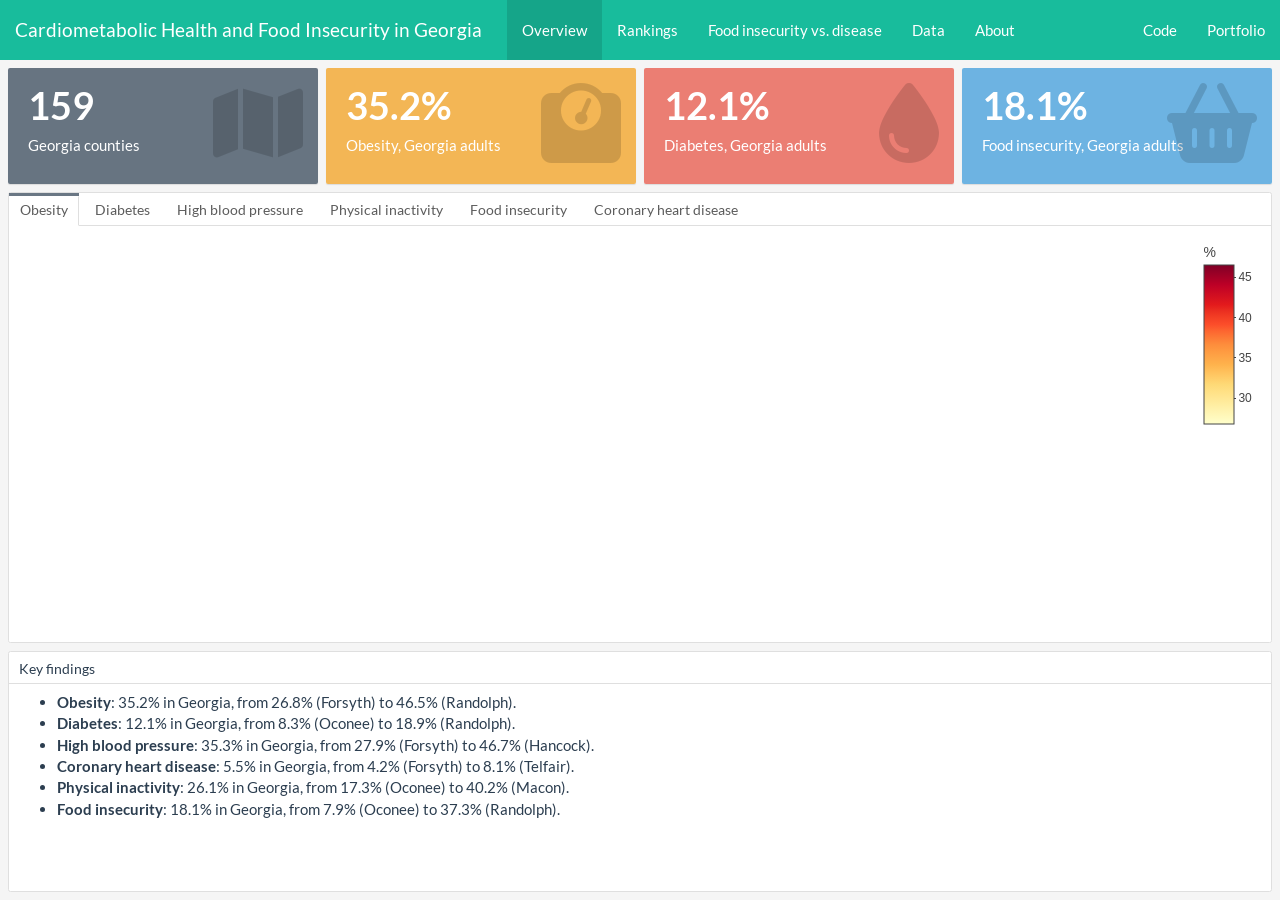
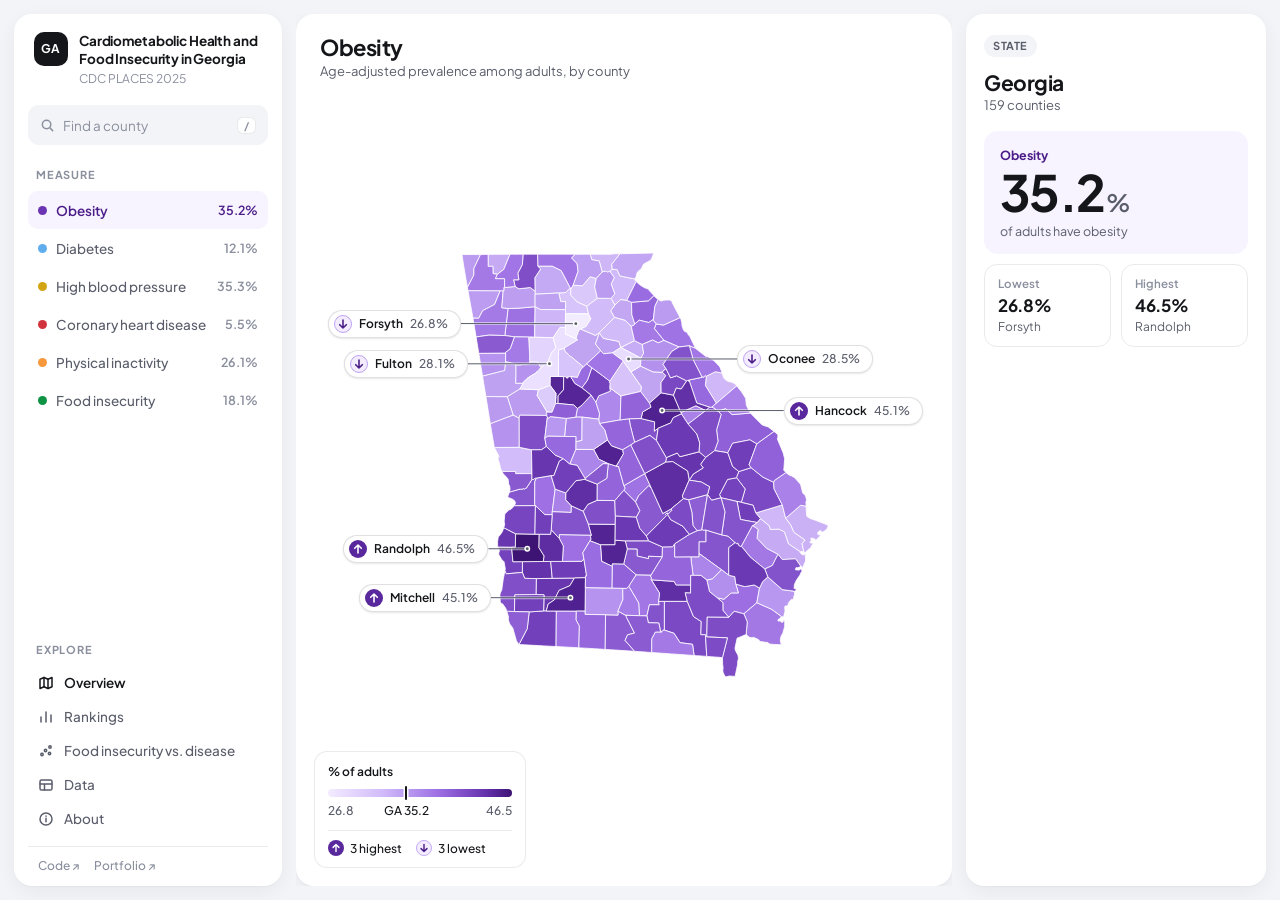
